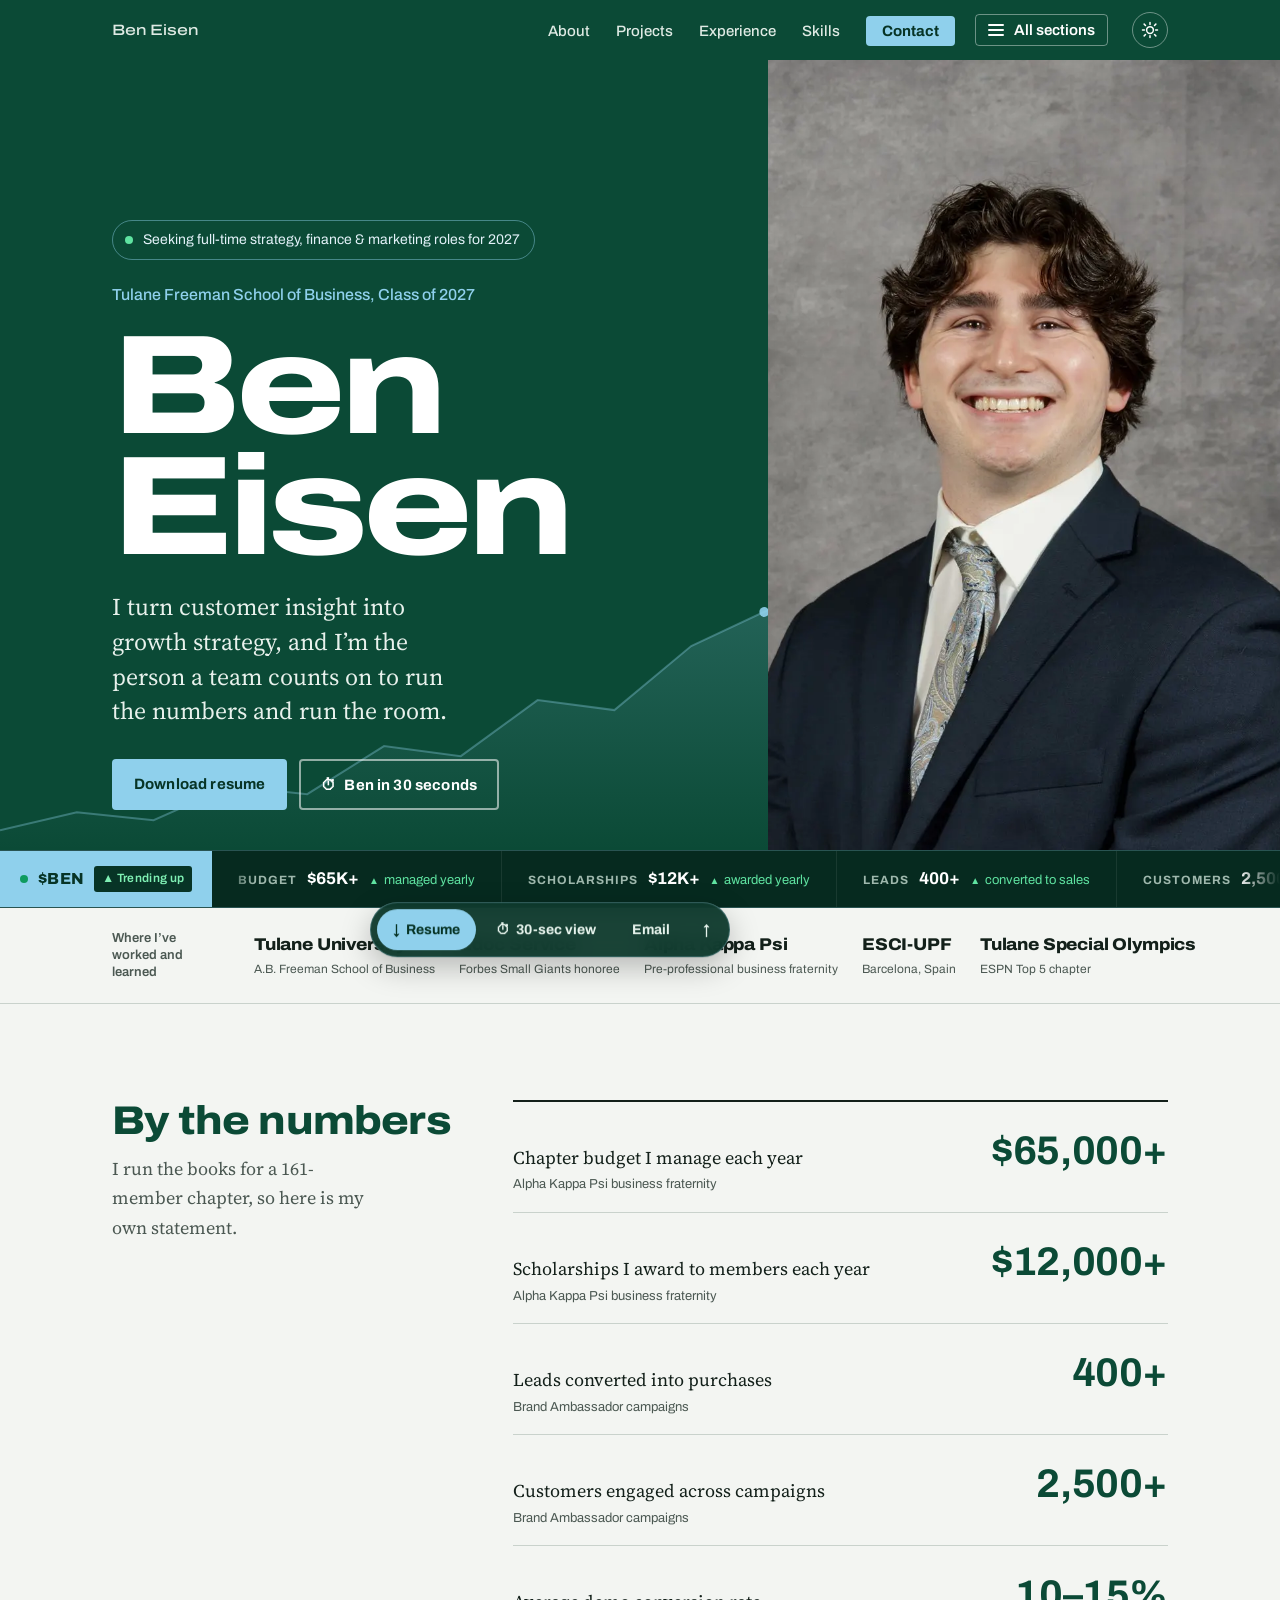
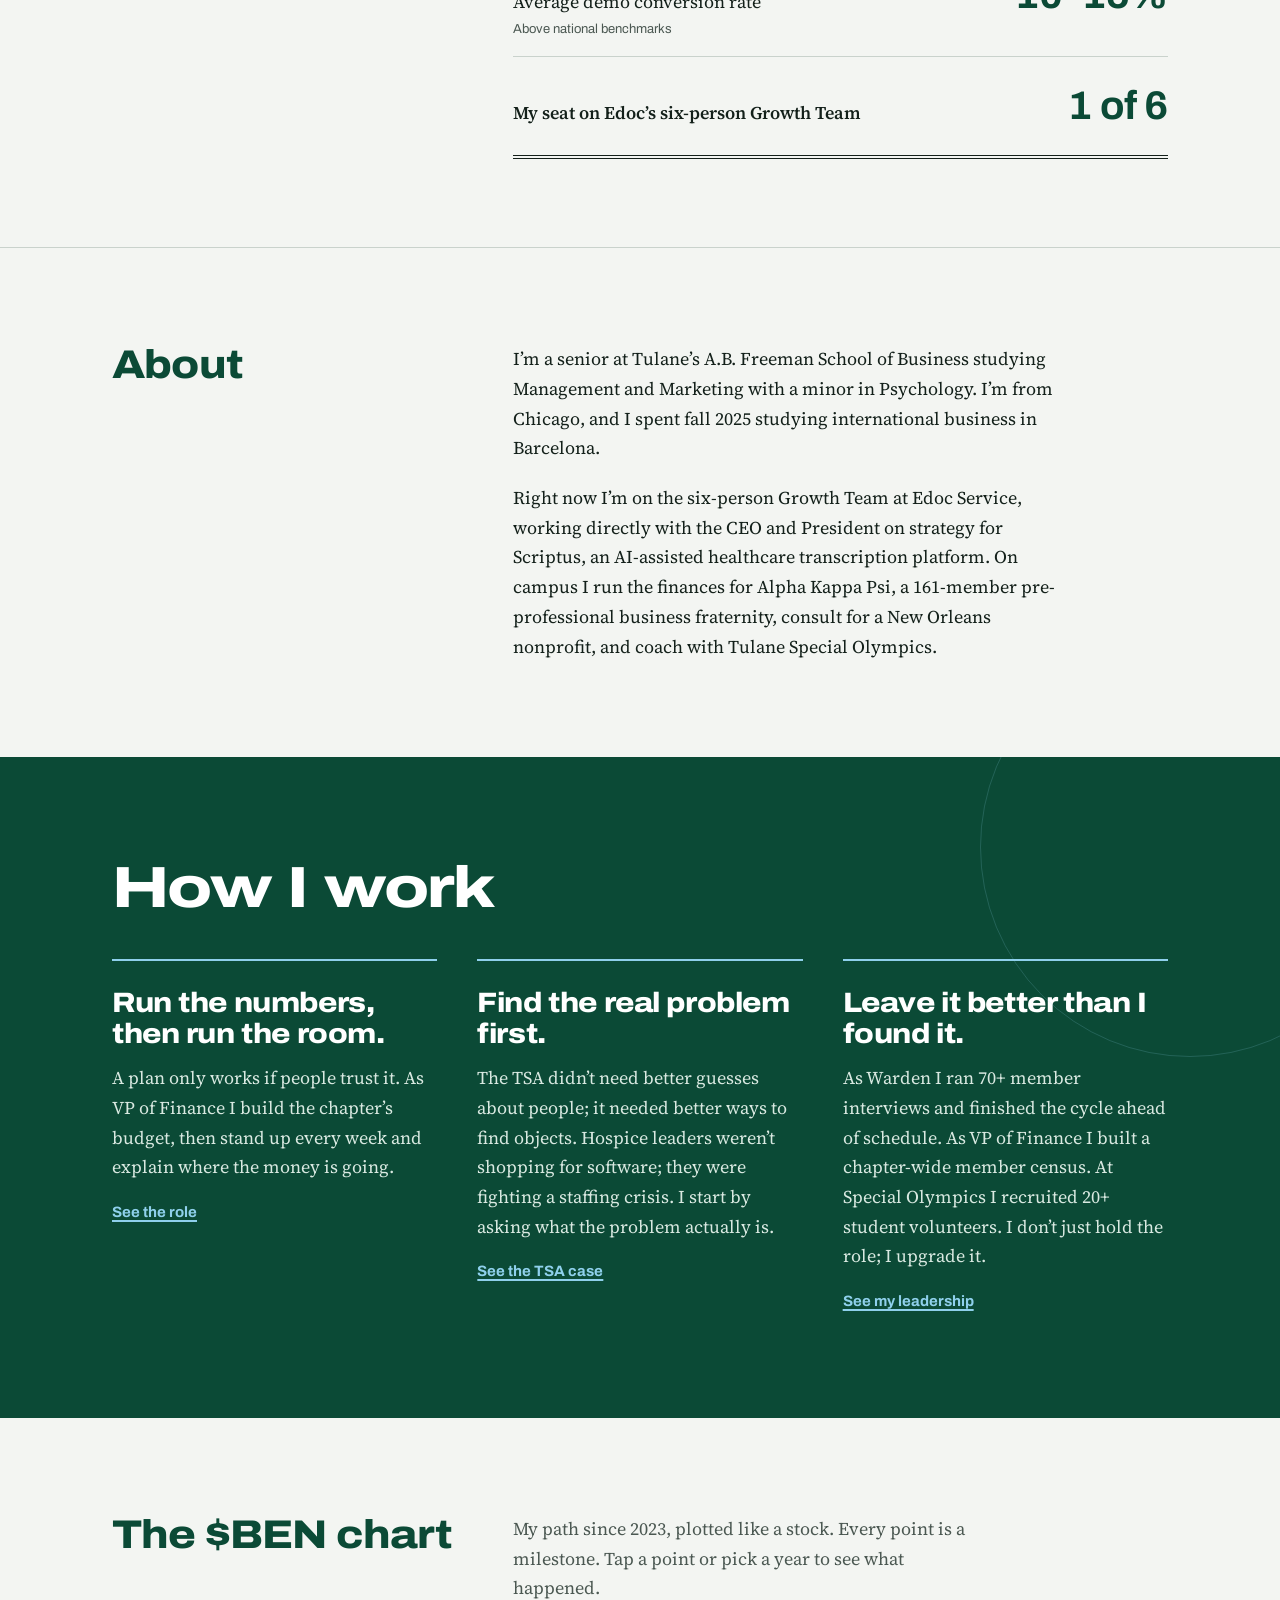
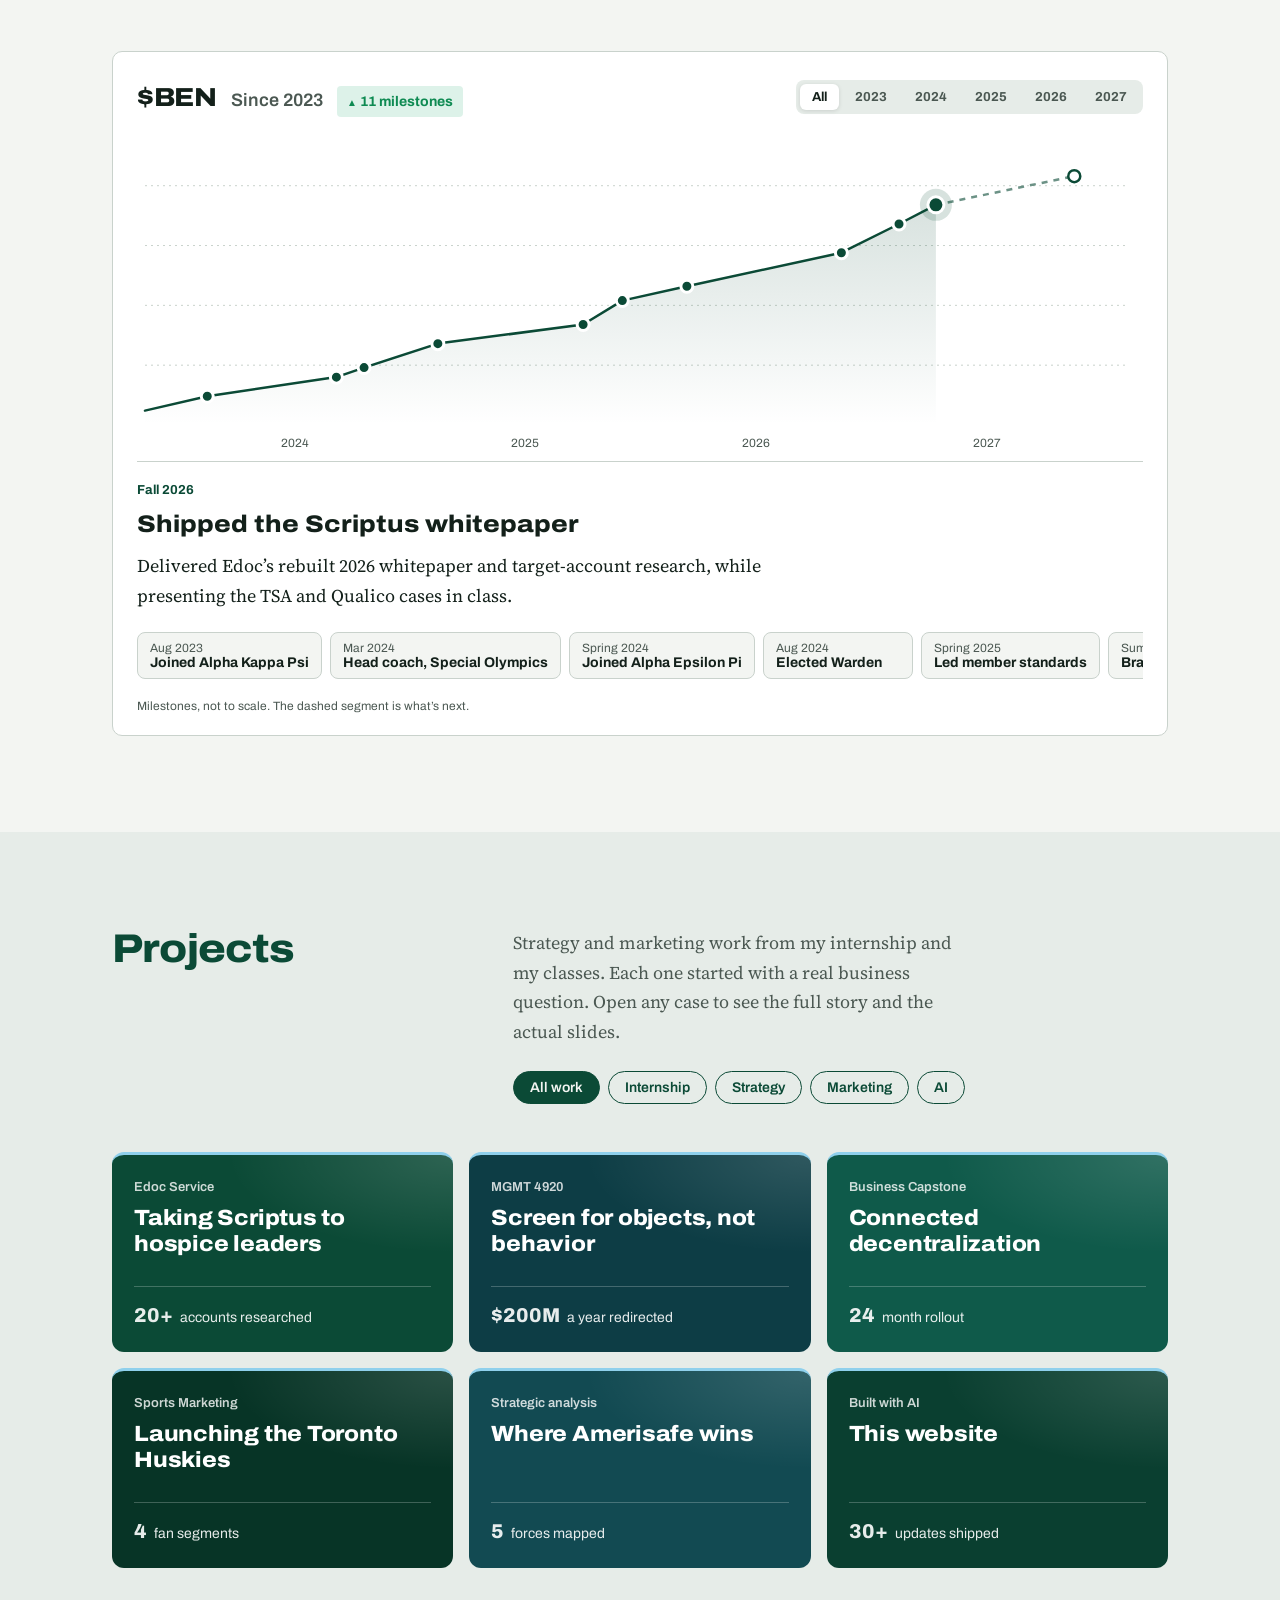
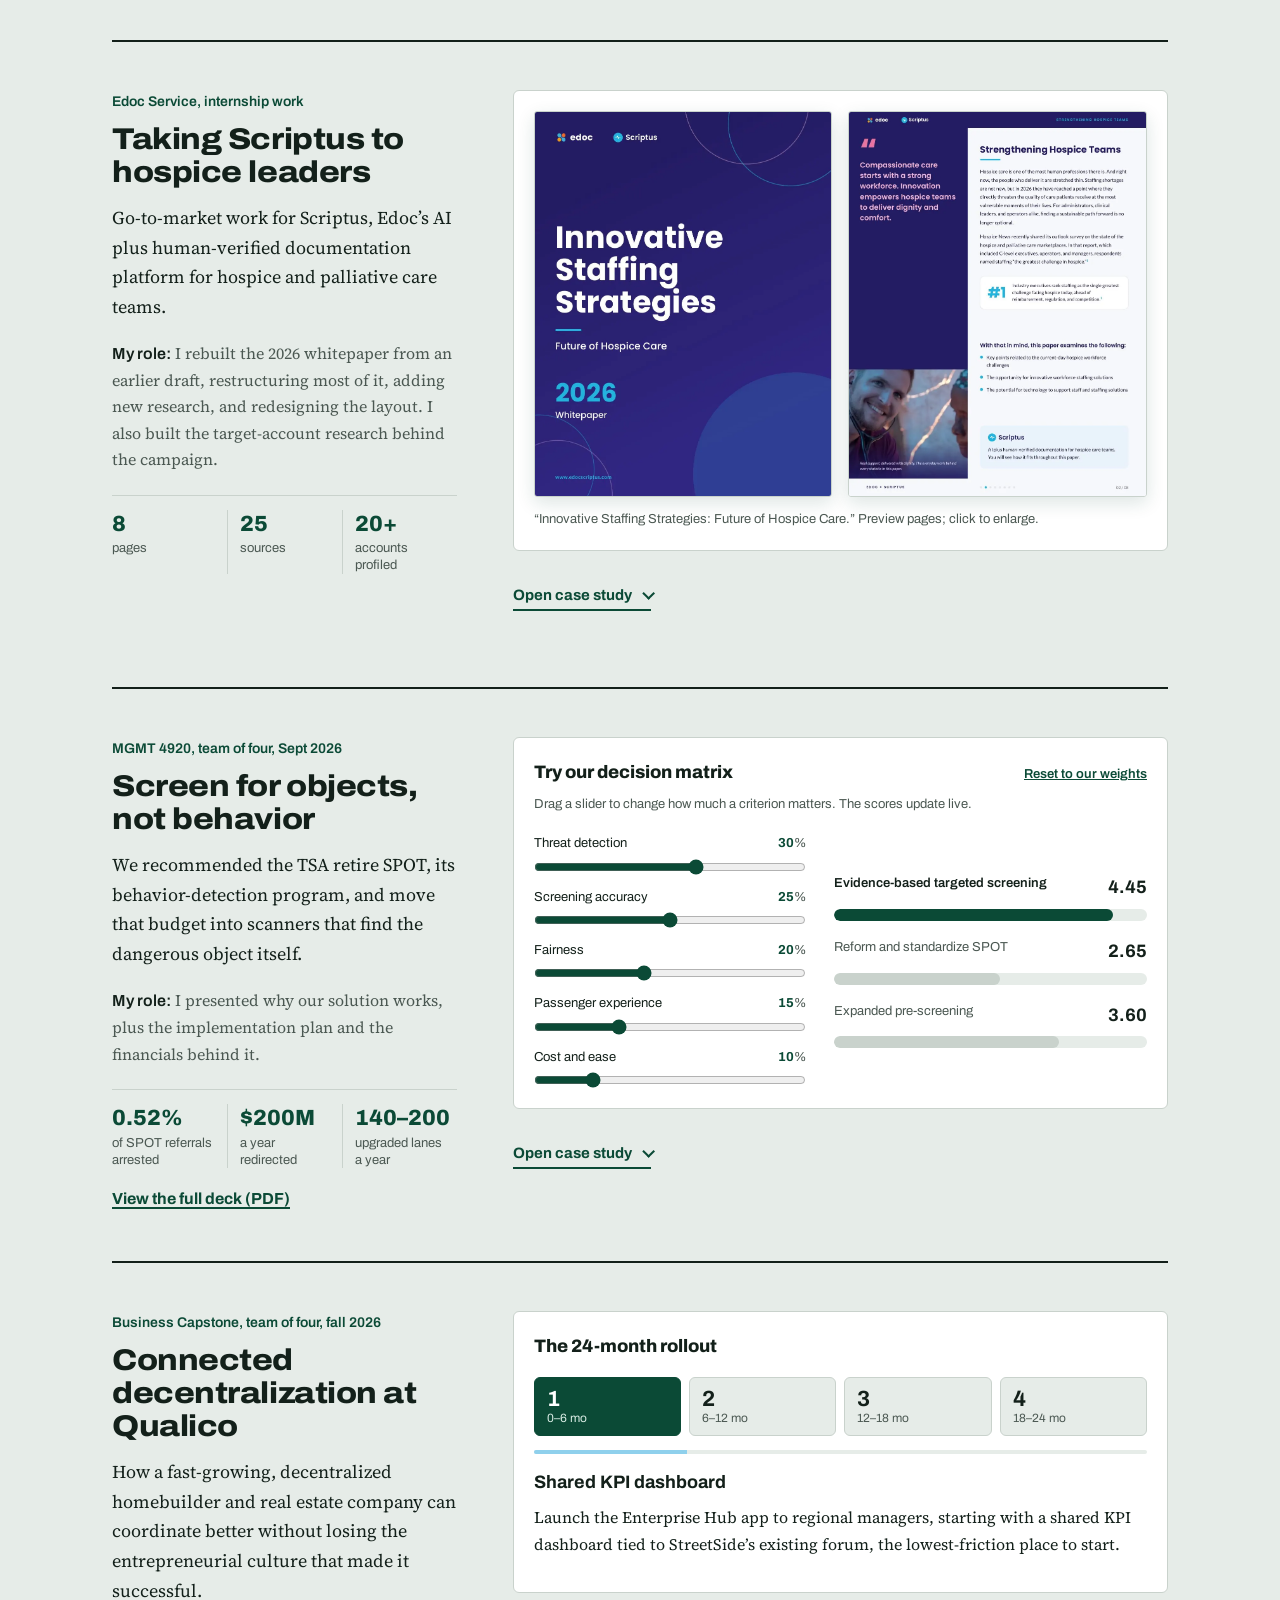
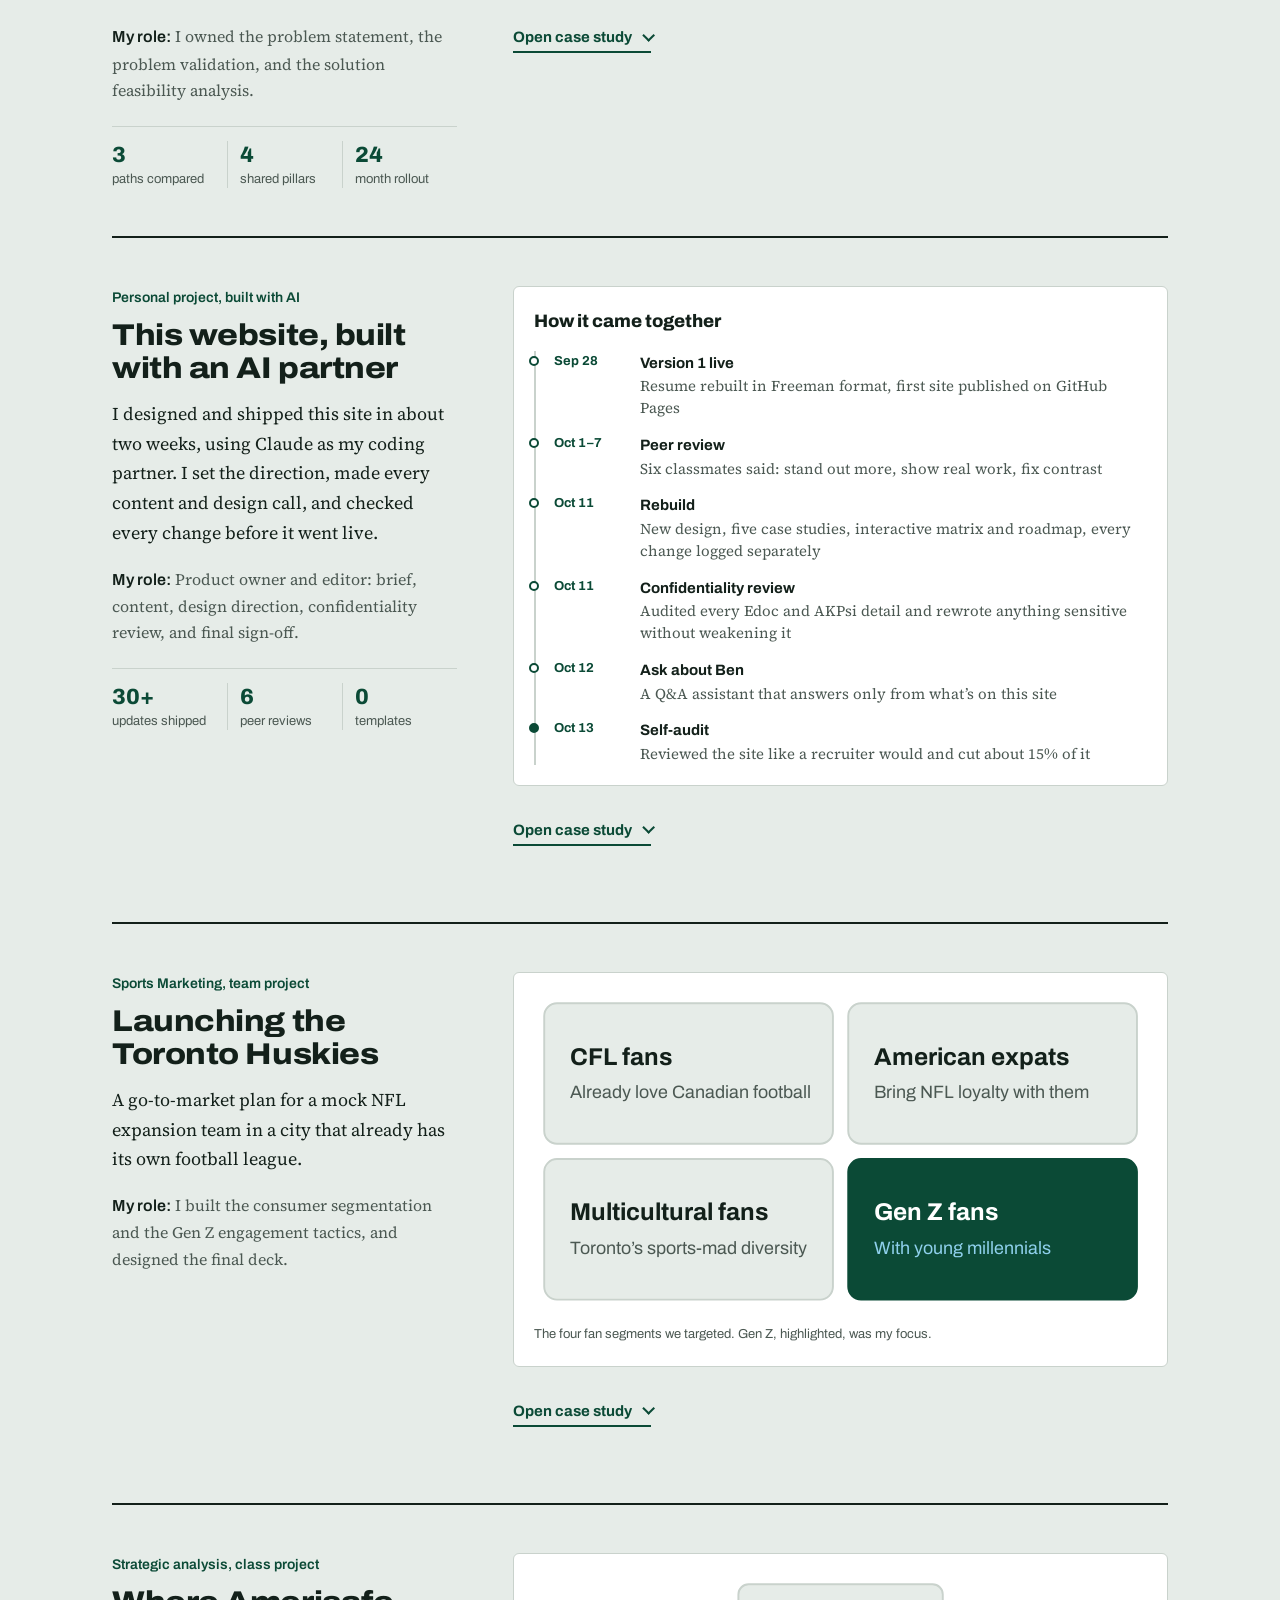
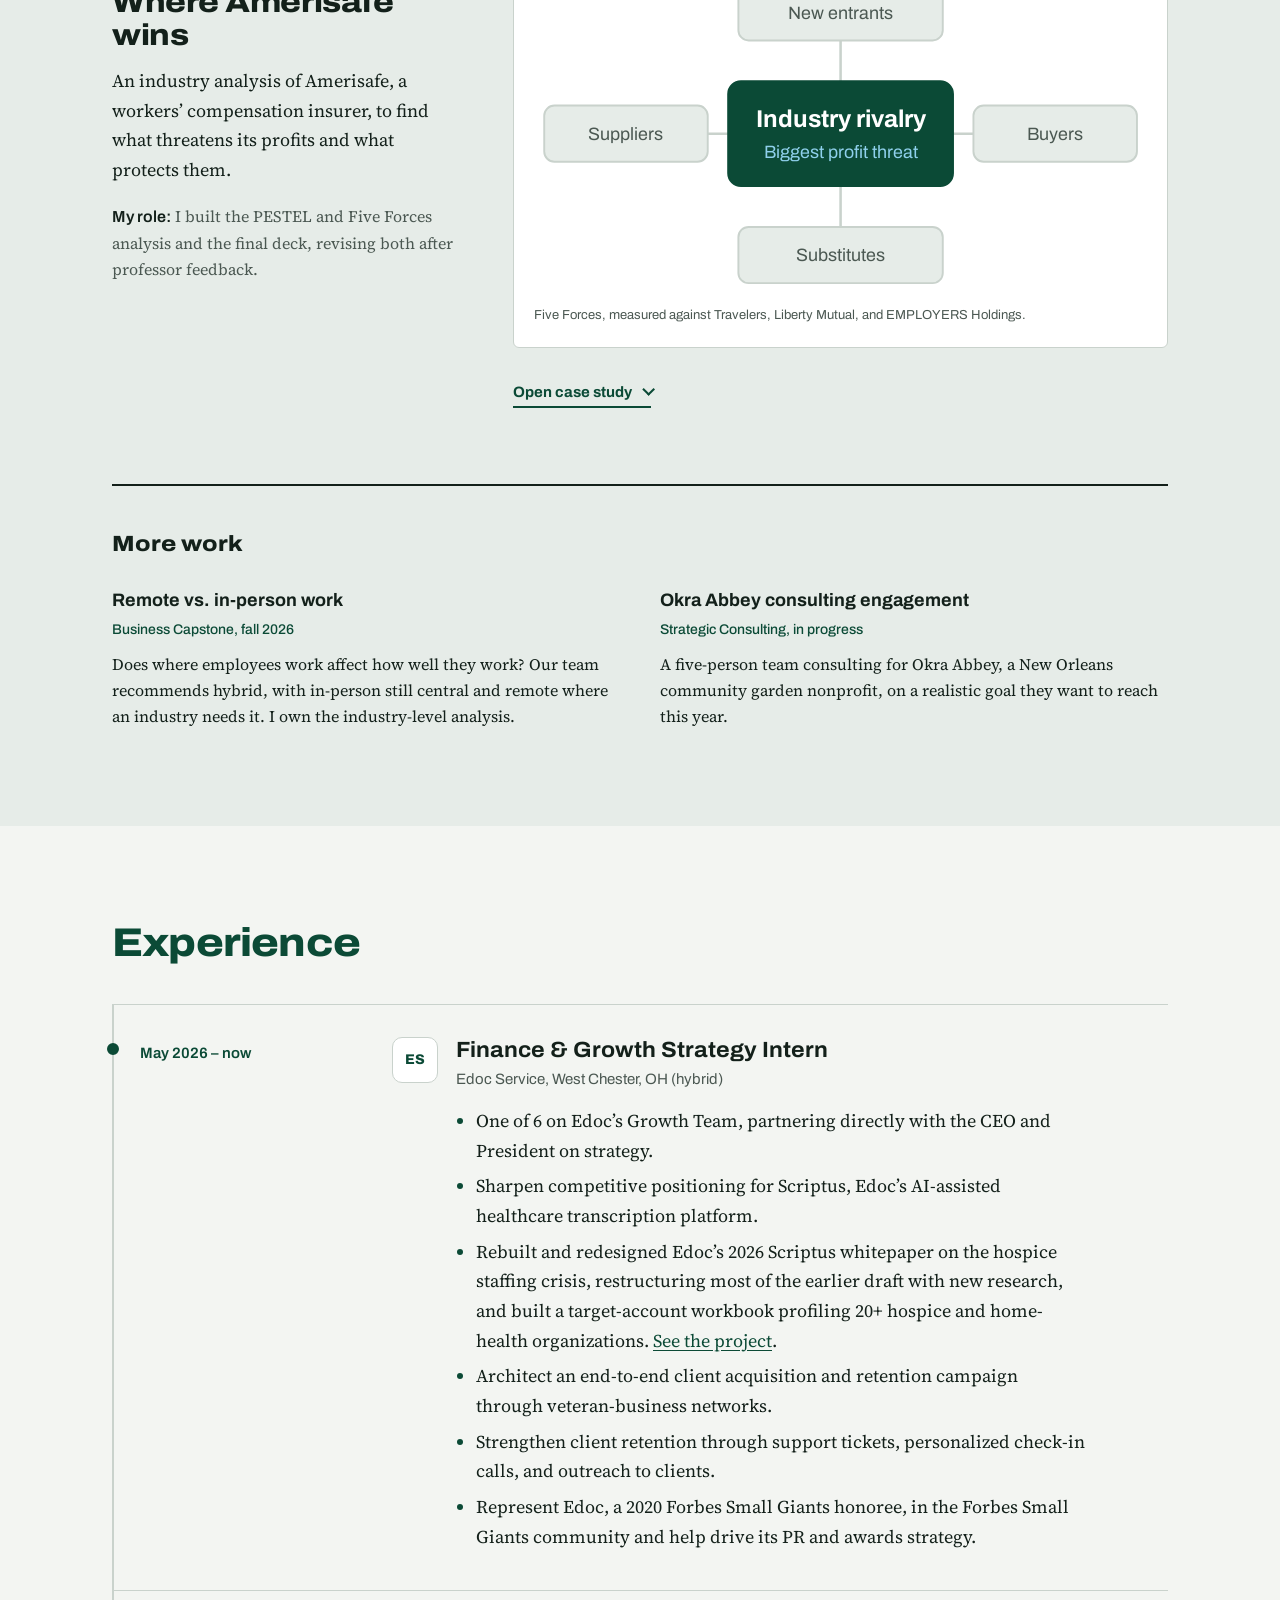
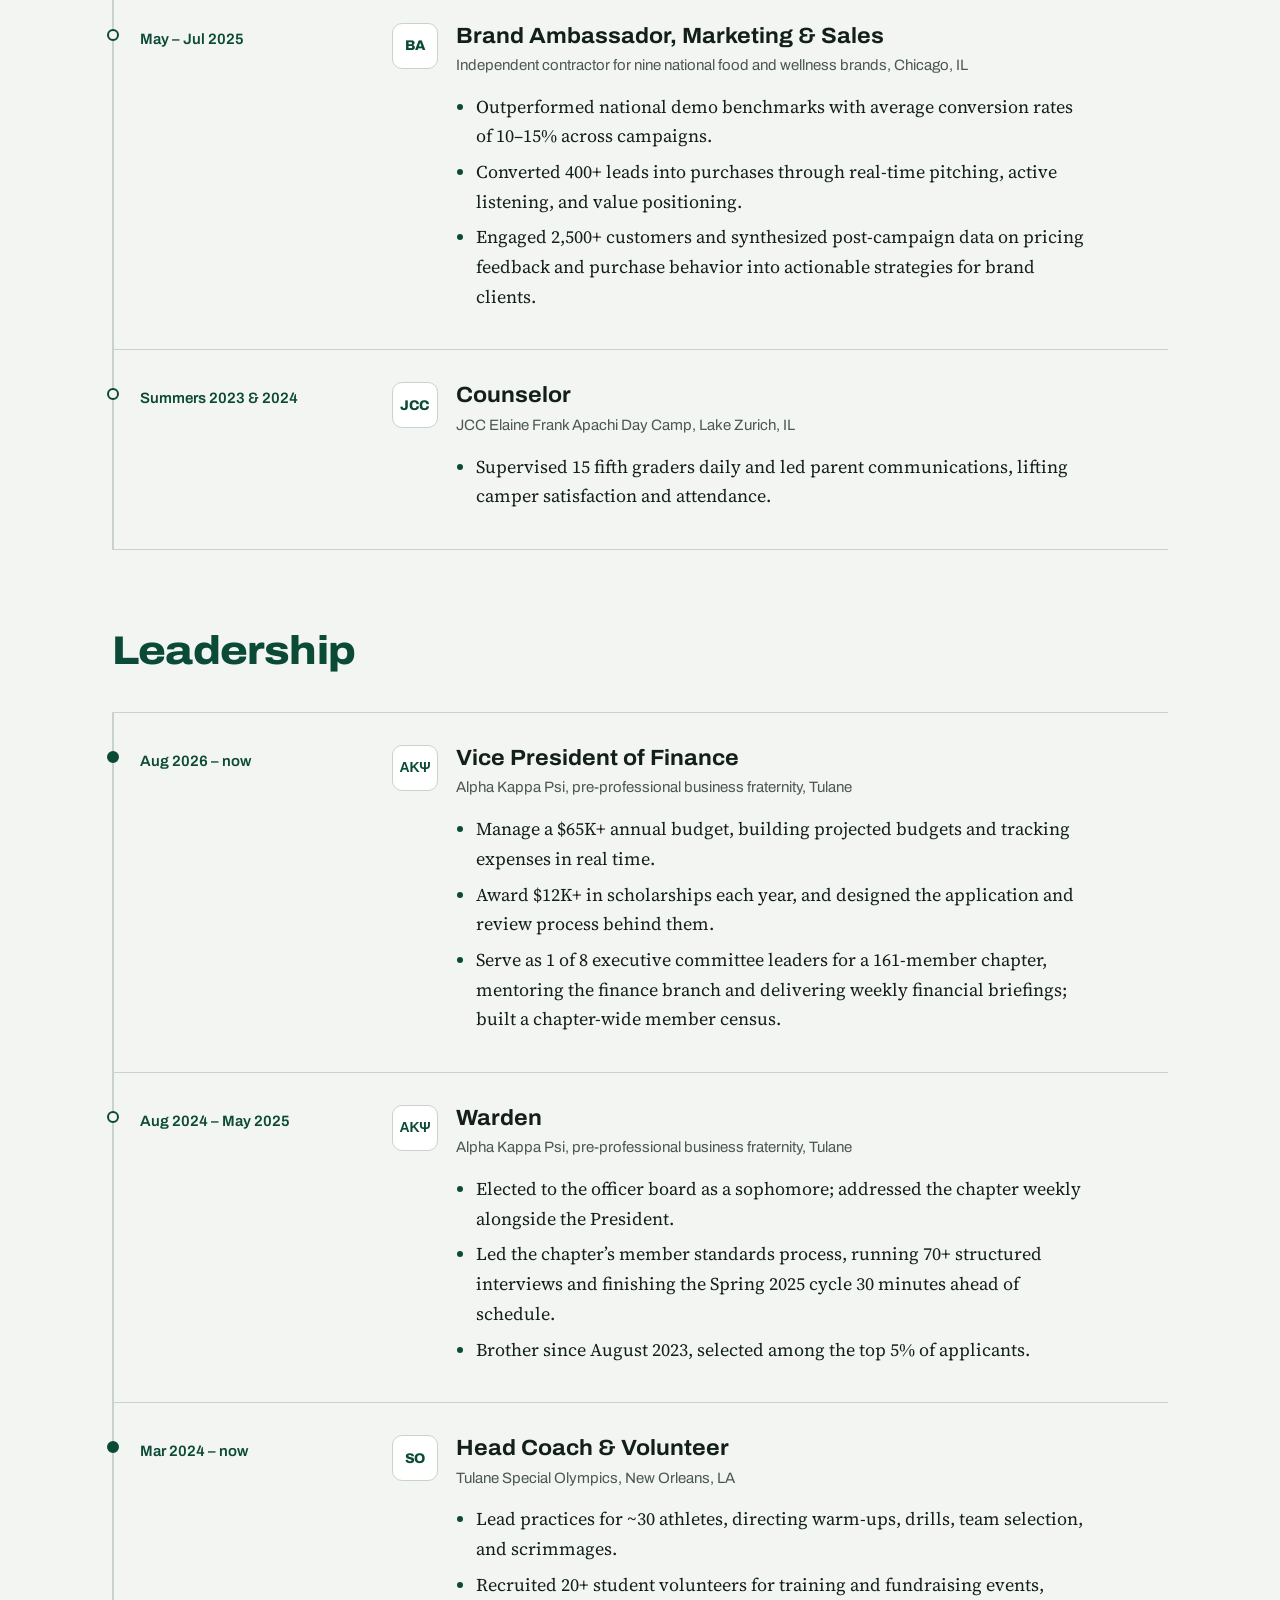
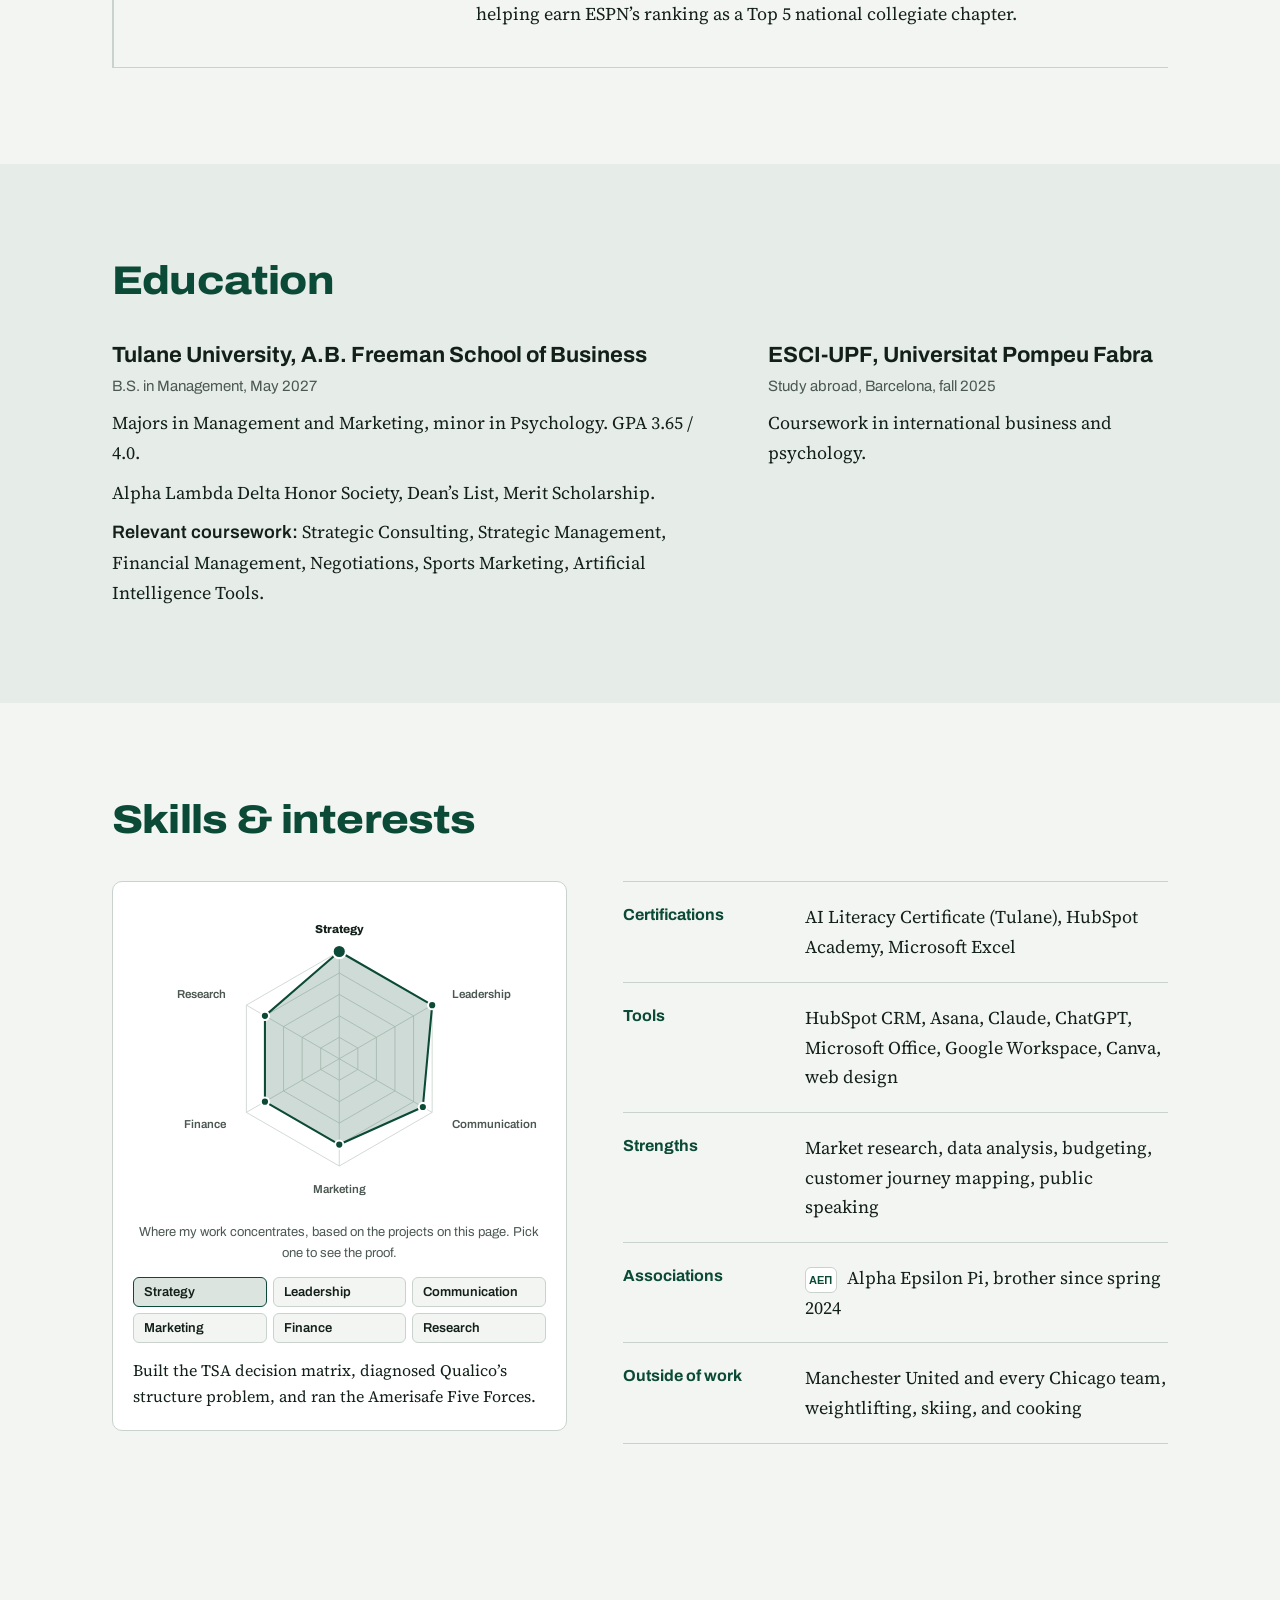
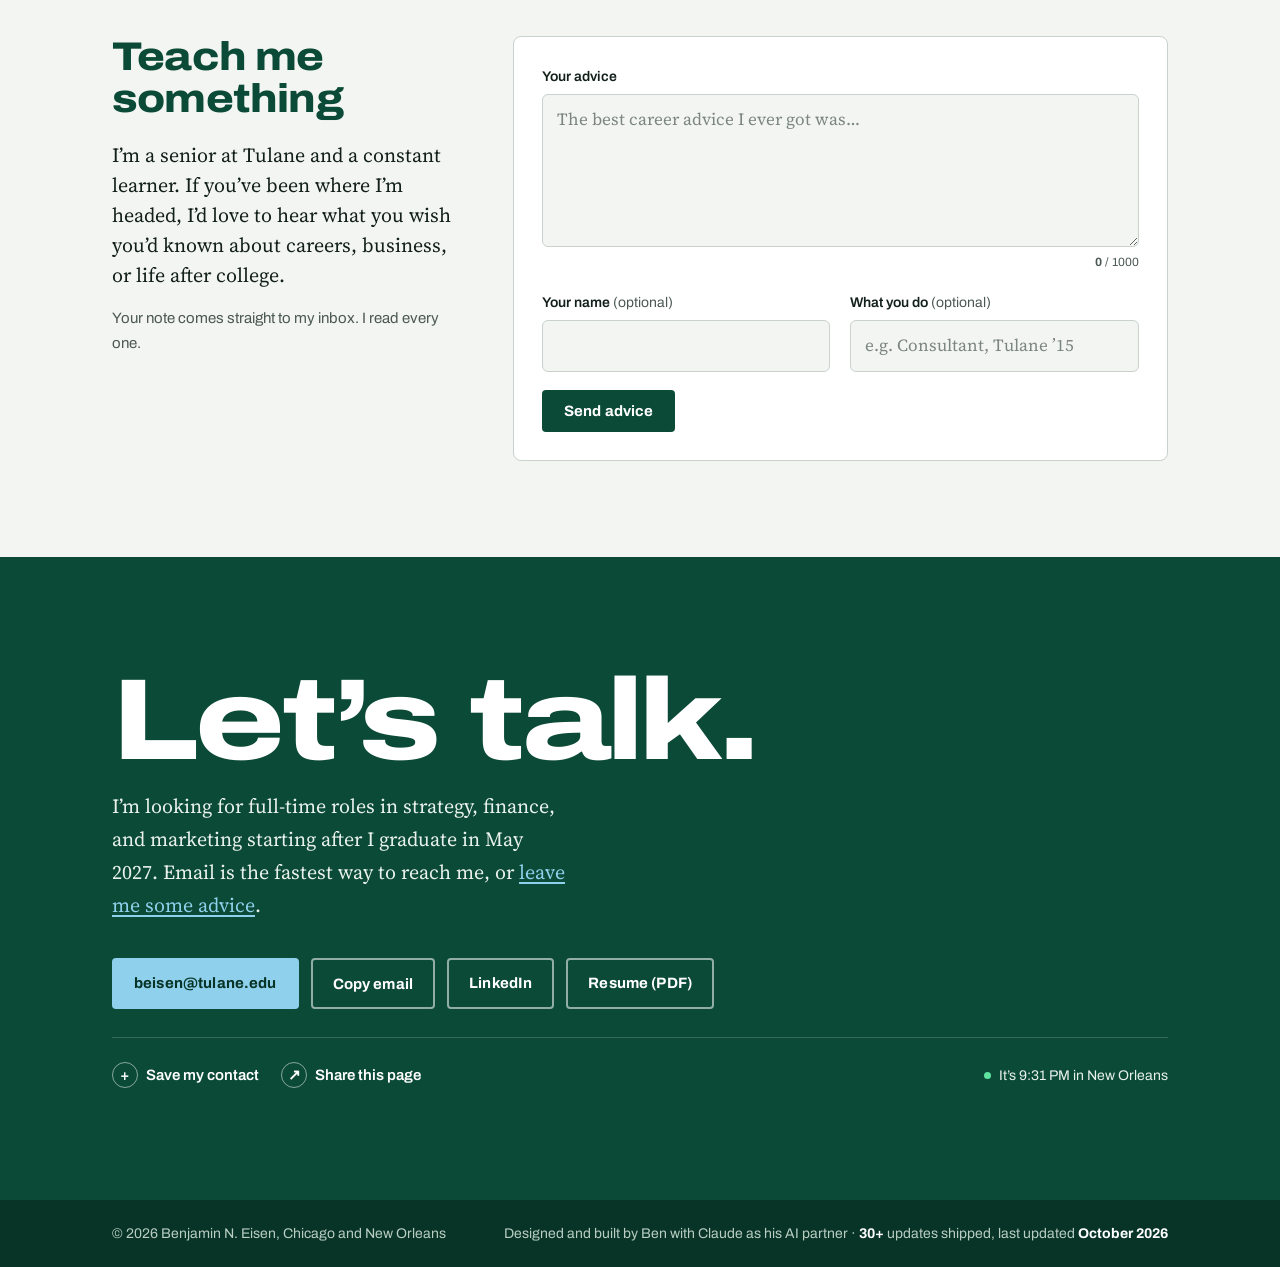
==== index.html @ 2ed8ce70 "Recruiter pass: sharper story, LinkedIn preview, cleaner proof - Remove Lou Malnati's entry - Edoc b" ====
<!doctype html>
<html lang="en" class="no-js">
<head>
  <meta charset="utf-8">
  <meta name="viewport" content="width=device-width, initial-scale=1">
  <title>Ben Eisen | Strategy, Finance &amp; Growth</title>
  <meta name="description" content="Ben Eisen, Tulane Freeman Class of 2027, seeking full-time strategy, finance, and marketing roles. Finance and Growth Strategy Intern at Edoc Service and VP of Finance for a 161-member business fraternity.">
  <meta name="author" content="Benjamin N. Eisen">
  <meta name="theme-color" content="#0b4a36">

  <meta property="og:type" content="website">
  <meta property="og:title" content="Ben Eisen | Strategy, Finance &amp; Growth">
  <meta property="og:description" content="Tulane Freeman '27, seeking full-time strategy, finance and marketing roles. Growth Team at Edoc Service. Runs a $65K budget as VP of Finance. Case studies inside.">
  <meta property="og:image" content="https://beisen888.github.io/assets/og-card.jpg?v=2">
  <meta property="og:image:width" content="1200">
  <meta property="og:image:height" content="630">
  <meta property="og:image:alt" content="Ben Eisen: Tulane Freeman, Class of 2027. Strategy, finance, and growth.">
  <meta property="og:site_name" content="Ben Eisen">
  <meta property="og:url" content="https://beisen888.github.io/">
  <link rel="canonical" href="https://beisen888.github.io/">
  <meta name="twitter:card" content="summary_large_image">
  <meta name="twitter:title" content="Ben Eisen | Strategy, Finance &amp; Growth">
  <meta name="twitter:description" content="Tulane Freeman '27, seeking full-time strategy, finance and marketing roles. Case studies, a live decision matrix, and more.">
  <meta name="twitter:image" content="https://beisen888.github.io/assets/og-card.jpg?v=2">
  <meta name="color-scheme" content="light dark">
  <link rel="apple-touch-icon" href="assets/icon-180.png">
  <link rel="manifest" href="manifest.webmanifest">

  <link rel="icon" href="assets/favicon.svg" type="image/svg+xml">
  <link rel="preconnect" href="https://fonts.googleapis.com">
  <link rel="preconnect" href="https://fonts.gstatic.com" crossorigin>
  <link href="https://fonts.googleapis.com/css2?family=Archivo:wdth,wght@62..125,400..800&family=Source+Serif+4:opsz,wght@8..60,400;8..60,600&display=swap" rel="stylesheet">
  <link rel="preload" as="image" href="assets/ben-eisen.webp">
  <link rel="stylesheet" href="style.css?v=20261015d">
  <script>
    document.documentElement.classList.replace('no-js', 'js');
    try { var t = localStorage.getItem('theme'); if (t) document.documentElement.dataset.theme = t; } catch (e) {}
  </script>
  <script src="main.js?v=20261015d" defer></script>
  <script src="ask.js?v=20261015d" defer></script>

  <script type="application/ld+json">
  {
    "@context": "https://schema.org",
    "@type": "Person",
    "name": "Benjamin N. Eisen",
    "alternateName": "Ben Eisen",
    "url": "https://beisen888.github.io/",
    "image": "https://beisen888.github.io/assets/ben-eisen.jpg",
    "email": "mailto:beisen@tulane.edu",
    "jobTitle": "Finance and Growth Strategy Intern",
    "worksFor": { "@type": "Organization", "name": "Edoc Service" },
    "alumniOf": [
      { "@type": "CollegeOrUniversity", "name": "Tulane University, A.B. Freeman School of Business" },
      { "@type": "CollegeOrUniversity", "name": "ESCI-UPF, Universitat Pompeu Fabra" }
    ],
    "memberOf": [
      { "@type": "Organization", "name": "Alpha Kappa Psi" },
      { "@type": "Organization", "name": "Alpha Epsilon Pi" }
    ],
    "homeLocation": { "@type": "Place", "name": "New Orleans, LA" },
    "knowsAbout": ["Strategy", "Go-to-market", "Budgeting", "Market research", "Data analysis", "Marketing"],
    "sameAs": ["https://www.linkedin.com/in/ben-eisen/"]
  }
  </script>
</head>
<body>
  <a class="skip" href="#main">Skip to content</a>

  <header class="nav">
    <div class="wrap nav-inner">
      <a class="brand" href="#top">Ben Eisen</a>
      <nav aria-label="Main">
        <ul>
          <li><a href="#about" data-nav>About</a></li>
          <li><a href="#projects" data-nav>Projects</a></li>
          <li><a href="#experience" data-nav>Experience</a></li>
          <li><a href="#skills" data-nav>Skills</a></li>
          <li><a href="#contact" class="nav-cta" data-nav>Contact</a></li>
        </ul>
      </nav>
      <button type="button" class="cmdk-btn" aria-label="Open quick search" title="Quick search (Ctrl or Cmd + K)"><kbd>&#8984;K</kbd></button>
      <button type="button" class="menu-btn" aria-haspopup="dialog" aria-controls="site-menu">
        <span class="menu-icon" aria-hidden="true"><i></i><i></i><i></i></span><span class="menu-label">All sections</span>
      </button>
      <button type="button" class="theme-btn" aria-label="Switch to dark mode" title="Switch light or dark mode">
        <svg class="sun" viewBox="0 0 24 24" fill="none" stroke="currentColor" stroke-width="2" stroke-linecap="round" aria-hidden="true"><circle cx="12" cy="12" r="4.5"/><path d="M12 2v2.5M12 19.5V22M4.2 4.2l1.8 1.8M18 18l1.8 1.8M2 12h2.5M19.5 12H22M4.2 19.8 6 18M18 6l1.8-1.8"/></svg>
        <svg class="moon" viewBox="0 0 24 24" fill="none" stroke="currentColor" stroke-width="2" stroke-linecap="round" stroke-linejoin="round" aria-hidden="true"><path d="M20.5 14.5A8.5 8.5 0 1 1 9.5 3.5a7 7 0 0 0 11 11z"/></svg>
      </button>
    </div>
    <div class="progress" aria-hidden="true"><span></span></div>
  </header>

  <main id="main">
    <!-- Hero -->
    <section class="hero" id="top">
      <div class="hero-panel">
        <svg class="growth" viewBox="0 0 800 300" preserveAspectRatio="none" aria-hidden="true">
          <defs><linearGradient id="growthFill" x1="0" y1="0" x2="0" y2="1"><stop offset="0" stop-color="#8fd0ec" stop-opacity=".18"/><stop offset="1" stop-color="#8fd0ec" stop-opacity="0"/></linearGradient></defs>
          <path class="area" d="M0 280 L80 262 L160 270 L240 236 L320 244 L400 196 L480 206 L560 150 L640 160 L720 96 L800 60 L800 300 L0 300 Z"/>
          <path class="line-path" d="M0 280 L80 262 L160 270 L240 236 L320 244 L400 196 L480 206 L560 150 L640 160 L720 96 L800 60"/>
          <circle class="dot" cx="796" cy="62" r="5"/>
        </svg>
        <div class="hero-text">
          <p class="status"><i aria-hidden="true"></i><span class="st-long">Seeking full-time strategy, finance &amp; marketing roles for 2027</span><span class="st-short">Full-time, 2027</span></p>
          <p class="hero-kicker">Tulane Freeman School of Business, Class of 2027</p>
          <h1><span class="line"><span>Ben</span></span><span class="line"><span>Eisen</span></span></h1>
          <p class="lede">I turn customer insight into growth strategy, and I&rsquo;m the person a team counts on to run the numbers and run the room.</p>
          <div class="actions">
            <a class="btn btn-sky" href="assets/Ben-Eisen-Resume.pdf" download>Download resume</a>
            <button type="button" class="btn btn-line quick-open"><span class="qo-ico" aria-hidden="true">&#9201;</span>Ben in 30 seconds</button>
          </div>
        </div>
      </div>
      <figure class="hero-photo">
        <img src="assets/ben-eisen.webp" alt="Ben Eisen in a navy suit, smiling" width="960" height="1200" fetchpriority="high">
      </figure>
    </section>

    <!-- Ticker -->
    <section class="ticker" aria-label="Career highlights ticker">
      <p class="tk-label"><span class="tk-dot" aria-hidden="true"></span>$BEN<span class="tk-rating">&#9650; Trending up</span></p>
      <div class="tk-window">
        <ul class="tk-track"><li><span class="tk-sym">BUDGET</span><span class="tk-val">$65K+</span><span class="tk-up"><i aria-hidden="true">&#9650;</i>managed yearly</span></li><li><span class="tk-sym">SCHOLARSHIPS</span><span class="tk-val">$12K+</span><span class="tk-up"><i aria-hidden="true">&#9650;</i>awarded yearly</span></li><li><span class="tk-sym">LEADS</span><span class="tk-val">400+</span><span class="tk-up"><i aria-hidden="true">&#9650;</i>converted to sales</span></li><li><span class="tk-sym">CUSTOMERS</span><span class="tk-val">2,500+</span><span class="tk-up"><i aria-hidden="true">&#9650;</i>engaged</span></li><li><span class="tk-sym">CONVERSION</span><span class="tk-val">10&ndash;15%</span><span class="tk-up"><i aria-hidden="true">&#9650;</i>above benchmark</span></li><li><span class="tk-sym">GROWTH TEAM</span><span class="tk-val">1 of 6</span><span class="tk-up"><i aria-hidden="true">&#9650;</i>at Edoc</span></li><li><span class="tk-sym">GPA</span><span class="tk-val">3.65</span><span class="tk-up"><i aria-hidden="true">&#9650;</i>Dean&rsquo;s List</span></li><li><span class="tk-sym">INTERVIEWS</span><span class="tk-val">70+</span><span class="tk-up"><i aria-hidden="true">&#9650;</i>run as Warden</span></li><li><span class="tk-sym">AKPSI</span><span class="tk-val">Top 5%</span><span class="tk-up"><i aria-hidden="true">&#9650;</i>of applicants</span></li><li><span class="tk-sym">VOLUNTEERS</span><span class="tk-val">20+</span><span class="tk-up"><i aria-hidden="true">&#9650;</i>recruited</span></li><li><span class="tk-sym">ESPN</span><span class="tk-val">Top 5</span><span class="tk-up"><i aria-hidden="true">&#9650;</i>Special Olympics chapter</span></li><li><span class="tk-sym">WHITEPAPER</span><span class="tk-val">2026</span><span class="tk-up"><i aria-hidden="true">&#9650;</i>shipped for Scriptus</span></li></ul>
        <ul class="tk-track tk-clone" aria-hidden="true"><li><span class="tk-sym">BUDGET</span><span class="tk-val">$65K+</span><span class="tk-up"><i aria-hidden="true">&#9650;</i>managed yearly</span></li><li><span class="tk-sym">SCHOLARSHIPS</span><span class="tk-val">$12K+</span><span class="tk-up"><i aria-hidden="true">&#9650;</i>awarded yearly</span></li><li><span class="tk-sym">LEADS</span><span class="tk-val">400+</span><span class="tk-up"><i aria-hidden="true">&#9650;</i>converted to sales</span></li><li><span class="tk-sym">CUSTOMERS</span><span class="tk-val">2,500+</span><span class="tk-up"><i aria-hidden="true">&#9650;</i>engaged</span></li><li><span class="tk-sym">CONVERSION</span><span class="tk-val">10&ndash;15%</span><span class="tk-up"><i aria-hidden="true">&#9650;</i>above benchmark</span></li><li><span class="tk-sym">GROWTH TEAM</span><span class="tk-val">1 of 6</span><span class="tk-up"><i aria-hidden="true">&#9650;</i>at Edoc</span></li><li><span class="tk-sym">GPA</span><span class="tk-val">3.65</span><span class="tk-up"><i aria-hidden="true">&#9650;</i>Dean&rsquo;s List</span></li><li><span class="tk-sym">INTERVIEWS</span><span class="tk-val">70+</span><span class="tk-up"><i aria-hidden="true">&#9650;</i>run as Warden</span></li><li><span class="tk-sym">AKPSI</span><span class="tk-val">Top 5%</span><span class="tk-up"><i aria-hidden="true">&#9650;</i>of applicants</span></li><li><span class="tk-sym">VOLUNTEERS</span><span class="tk-val">20+</span><span class="tk-up"><i aria-hidden="true">&#9650;</i>recruited</span></li><li><span class="tk-sym">ESPN</span><span class="tk-val">Top 5</span><span class="tk-up"><i aria-hidden="true">&#9650;</i>Special Olympics chapter</span></li><li><span class="tk-sym">WHITEPAPER</span><span class="tk-val">2026</span><span class="tk-up"><i aria-hidden="true">&#9650;</i>shipped for Scriptus</span></li></ul>
      </div>
    </section>

    <!-- Credentials -->
    <section class="creds" aria-label="Where I've worked and studied">
      <div class="wrap creds-inner">
        <p class="creds-label">Where I&rsquo;ve worked and learned</p>
        <ul class="creds-list">
          <li><b>Tulane University</b><span>A.B. Freeman School of Business</span></li>
          <li><b>Edoc Service</b><span>Forbes Small Giants honoree</span></li>
          <li><b>Alpha Kappa Psi</b><span>Pre-professional business fraternity</span></li>
          <li><b>ESCI-UPF</b><span>Barcelona, Spain</span></li>
          <li><b>Tulane Special Olympics</b><span>ESPN Top 5 chapter</span></li>
        </ul>
      </div>
    </section>

    <!-- Ledger -->
    <section class="ledger-section" id="numbers" aria-labelledby="ledger-title">
      <div class="wrap ledger-grid">
        <div class="ledger-intro">
          <h2 id="ledger-title">By the numbers</h2>
          <p>I run the books for a 161-member chapter, so here is my own statement.</p>
        </div>
        <table class="ledger">
          <caption class="sr-only">Key figures from Ben Eisen&rsquo;s experience</caption>
          <tbody>
            <tr><th scope="row">Chapter budget I manage each year<span>Alpha Kappa Psi business fraternity</span></th><td data-count="65000" data-prefix="$" data-suffix="+">$65,000+</td></tr>
            <tr><th scope="row">Scholarships I award to members each year<span>Alpha Kappa Psi business fraternity</span></th><td data-count="12000" data-prefix="$" data-suffix="+">$12,000+</td></tr>
            <tr><th scope="row">Leads converted into purchases<span>Brand Ambassador campaigns</span></th><td data-count="400" data-suffix="+">400+</td></tr>
            <tr><th scope="row">Customers engaged across campaigns<span>Brand Ambassador campaigns</span></th><td data-count="2500" data-suffix="+">2,500+</td></tr>
            <tr><th scope="row">Average demo conversion rate<span>Above national benchmarks</span></th><td>10&ndash;15%</td></tr>
            <tr class="total"><th scope="row">My seat on Edoc&rsquo;s six-person Growth Team</th><td>1 of 6</td></tr>
          </tbody>
        </table>
      </div>
    </section>

    <!-- About -->
    <section class="block" id="about">
      <div class="wrap">
        <div class="split">
          <h2 class="block-title">About</h2>
          <div class="prose">
            <p>I&rsquo;m a senior at Tulane&rsquo;s A.B. Freeman School of Business studying Management and Marketing with a minor in Psychology. I&rsquo;m from Chicago, and I spent fall 2025 studying international business in Barcelona.</p>
            <p>Right now I&rsquo;m on the six-person Growth Team at Edoc Service, working directly with the CEO and President on strategy for Scriptus, an AI-assisted healthcare transcription platform. On campus I run the finances for Alpha Kappa Psi, a 161-member pre-professional business fraternity, consult for a New Orleans nonprofit, and coach with Tulane Special Olympics.</p>
          </div>
        </div>
      </div>
    </section>

    <!-- How I work -->
    <section class="band" id="how-i-work" aria-labelledby="how-title">
      <div class="wrap">
        <h2 class="band-title" id="how-title">How I work</h2>
        <ul class="principles">
          <li class="principle reveal">
            <h3>Run the numbers, then run the room.</h3>
            <p>A plan only works if people trust it. As VP of Finance I build the chapter&rsquo;s budget, then stand up every week and explain where the money is going.</p>
            <a href="#leadership">See the role</a>
          </li>
          <li class="principle reveal">
            <h3>Find the real problem first.</h3>
            <p>The TSA didn&rsquo;t need better guesses about people; it needed better ways to find objects. Hospice leaders weren&rsquo;t shopping for software; they were fighting a staffing crisis. I start by asking what the problem actually is.</p>
            <a href="#case-tsa">See the TSA case</a>
          </li>
          <li class="principle reveal">
            <h3>Leave it better than I found it.</h3>
            <p>As Warden I ran 70+ member interviews and finished the cycle ahead of schedule. As VP of Finance I built a chapter-wide member census. At Special Olympics I recruited 20+ student volunteers. I don&rsquo;t just hold the role; I upgrade it.</p>
            <a href="#leadership">See my leadership</a>
          </li>
        </ul>
      </div>
    </section>

    <!-- $BEN chart -->
    <section class="block" id="trajectory">
      <div class="wrap">
        <div class="split">
          <h2 class="block-title">The $BEN chart</h2>
          <p class="block-intro">My path since 2023, plotted like a stock. Every point is a milestone. Tap a point or pick a year to see what happened.</p>
        </div>
        <div class="stock">
          <div class="stock-head">
            <div class="quote">
              <span class="q-sym">$BEN</span>
              <span class="q-price" aria-live="polite">Since 2023</span>
              <span class="q-chg"><i aria-hidden="true">&#9650;</i> <span class="q-chg-text">11 milestones</span></span>
            </div>
            <div class="ranges" role="group" aria-label="Choose a year">
              <button type="button" class="range" aria-pressed="true" data-range="all">All</button>
              <button type="button" class="range" aria-pressed="false" data-range="2023">2023</button>
              <button type="button" class="range" aria-pressed="false" data-range="2024">2024</button>
              <button type="button" class="range" aria-pressed="false" data-range="2025">2025</button>
              <button type="button" class="range" aria-pressed="false" data-range="2026">2026</button>
              <button type="button" class="range" aria-pressed="false" data-range="2027">2027</button>
            </div>
          </div>
          <div class="stock-plot">
            <svg class="stock-svg" viewBox="0 0 1000 340" preserveAspectRatio="none" role="img" aria-label="Line chart of Ben's milestones from 2023 to 2027, rising steadily"></svg>
            <div class="stock-tip" hidden></div>
          </div>
          <div class="stock-detail" aria-live="polite">
            <p class="sd-date"></p>
            <h3 class="sd-title"></h3>
            <p class="sd-body"></p>
          </div>
          <ol class="milestones" aria-label="Milestones">
            <li data-x="2023.62" data-v="12"><button type="button"><time>Aug 2023</time><b>Joined Alpha Kappa Psi</b></button><p>Joined Tulane&rsquo;s chapter of Alpha Kappa Psi, a pre-professional business fraternity, selected among the top 5% of applicants for leadership potential and completed professional development training.</p></li>
            <li data-x="2024.18" data-v="20"><button type="button"><time>Mar 2024</time><b>Head coach, Special Olympics</b></button><p>Started leading practices for about 30 athletes, and later recruited 20+ student volunteers for a chapter ESPN ranked Top 5 nationally.</p></li>
            <li data-x="2024.3" data-v="24"><button type="button"><time>Spring 2024</time><b>Joined Alpha Epsilon Pi</b></button><p>Became a brother of AEPi.</p></li>
            <li data-x="2024.62" data-v="34"><button type="button"><time>Aug 2024</time><b>Elected Warden</b></button><p>Elected to the AKPsi officer board as a sophomore, addressing the chapter weekly alongside the President.</p></li>
            <li data-x="2025.25" data-v="42"><button type="button"><time>Spring 2025</time><b>Led member standards</b></button><p>Ran the chapter&rsquo;s member standards process with 70+ structured interviews, finishing 30 minutes faster than usual.</p></li>
            <li data-x="2025.42" data-v="52"><button type="button"><time>Summer 2025</time><b>Brand Ambassador</b></button><p>Represented nine national brands, converted 400+ leads, and beat national demo benchmarks with 10&ndash;15% conversion.</p></li>
            <li data-x="2025.7" data-v="58"><button type="button"><time>Fall 2025</time><b>Studied in Barcelona</b></button><p>International business and psychology coursework at ESCI-UPF.</p></li>
            <li data-x="2026.37" data-v="72"><button type="button"><time>May 2026</time><b>Edoc Growth Team</b></button><p>Selected as 1 of 6 on the Growth Team, working directly with the CEO and President on Scriptus.</p></li>
            <li data-x="2026.62" data-v="84"><button type="button"><time>Aug 2026</time><b>VP of Finance</b></button><p>Took over the chapter budget and scholarship program for a 161-member pre-professional business fraternity.</p></li>
            <li data-x="2026.78" data-v="92"><button type="button"><time>Fall 2026</time><b>Shipped the Scriptus whitepaper</b></button><p>Delivered Edoc&rsquo;s rebuilt 2026 whitepaper and target-account research, while presenting the TSA and Qualico cases in class.</p></li>
            <li data-x="2027.38" data-v="104" data-future="1"><button type="button"><time>May 2027</time><b>Graduating from Tulane</b></button><p>B.S. in Management from the A.B. Freeman School of Business. Next: a full-time role in strategy, finance, or marketing.</p></li>
          </ol>
          <p class="stock-note">Milestones, not to scale. The dashed segment is what&rsquo;s next.</p>
        </div>
      </div>
    </section>

    <!-- Projects -->
    <section class="block block-tint" id="projects">
      <div class="wrap">
        <div class="split">
          <h2 class="block-title">Projects</h2>
          <div>
            <p class="block-intro">Strategy and marketing work from my internship and my classes. Each one started with a real business question. Open any case to see the full story and the actual slides.</p>
            <div class="filters" role="group" aria-label="Filter projects">
              <button type="button" class="chip" aria-pressed="true" data-filter="all">All work</button>
              <button type="button" class="chip" aria-pressed="false" data-filter="internship">Internship</button>
              <button type="button" class="chip" aria-pressed="false" data-filter="strategy">Strategy</button>
              <button type="button" class="chip" aria-pressed="false" data-filter="marketing">Marketing</button>
              <button type="button" class="chip" aria-pressed="false" data-filter="ai">AI</button>
            </div>
          </div>
        </div>

        <ul class="covers" aria-label="Project overview">
          <li><a class="cover cv-scriptus" href="#case-scriptus"><span class="cv-tag">Edoc Service</span><b class="cv-title">Taking Scriptus to hospice leaders</b><span class="cv-stat"><em>20+</em> accounts researched</span></a></li>
          <li><a class="cover cv-tsa" href="#case-tsa"><span class="cv-tag">MGMT 4920</span><b class="cv-title">Screen for objects, not behavior</b><span class="cv-stat"><em>$200M</em> a year redirected</span></a></li>
          <li><a class="cover cv-qualico" href="#case-qualico"><span class="cv-tag">Business Capstone</span><b class="cv-title">Connected decentralization</b><span class="cv-stat"><em>24</em> month rollout</span></a></li>
          <li><a class="cover cv-huskies" href="#case-huskies"><span class="cv-tag">Sports Marketing</span><b class="cv-title">Launching the Toronto Huskies</b><span class="cv-stat"><em>4</em> fan segments</span></a></li>
          <li><a class="cover cv-amerisafe" href="#case-amerisafe"><span class="cv-tag">Strategic analysis</span><b class="cv-title">Where Amerisafe wins</b><span class="cv-stat"><em>5</em> forces mapped</span></a></li>
        
          <li><a class="cover cv-site" href="#case-site"><span class="cv-tag">Built with AI</span><b class="cv-title">This website</b><span class="cv-stat"><em class="cs-commits">30+</em> updates shipped</span></a></li>
        </ul>

        <!-- Scriptus -->
        <article class="case reveal" data-cat="internship marketing" id="case-scriptus">
          <div class="case-meta">
            <p class="case-tag">Edoc Service, internship work</p>
            <h3>Taking Scriptus to hospice leaders</h3>
            <p class="case-sum">Go-to-market work for Scriptus, Edoc&rsquo;s AI plus human-verified documentation platform for hospice and palliative care teams.</p>
            <p class="case-role"><strong>My role:</strong> I rebuilt the 2026 whitepaper from an earlier draft, restructuring most of it, adding new research, and redesigning the layout. I also built the target-account research behind the campaign.</p>
            <ul class="kpis" aria-label="Key numbers">
              <li><b>8</b> pages</li><li><b>25</b> sources</li><li><b>20+</b> accounts profiled</li>
            </ul>
                      </div>
          <div class="case-body">
            <figure class="case-visual">
              <div class="doc-pages">
                <button type="button" class="zoom" data-lightbox="scriptus" data-src="assets/work/scriptus-whitepaper-cover.webp" data-caption="Whitepaper cover"><img src="assets/work/scriptus-whitepaper-cover.webp" alt="Whitepaper cover: Innovative Staffing Strategies, Future of Hospice Care, 2026" width="935" height="1210" loading="lazy"></button>
                <button type="button" class="zoom" data-lightbox="scriptus" data-src="assets/work/scriptus-whitepaper-page2.webp" data-caption="Page 2: Strengthening Hospice Teams"><img src="assets/work/scriptus-whitepaper-page2.webp" alt="Whitepaper page 2: Strengthening Hospice Teams, with staffing ranked the number one challenge in hospice" width="935" height="1210" loading="lazy"></button>
              </div>
              <figcaption>&ldquo;Innovative Staffing Strategies: Future of Hospice Care.&rdquo; Preview pages; click to enlarge.</figcaption>
            </figure>
            <button type="button" class="case-toggle" aria-expanded="false" aria-controls="more-scriptus"><span>Open case study</span></button>
            <div class="case-more" id="more-scriptus">
              <div class="case-more-inner">
              <dl class="case-steps">
                <div><dt>The question</dt><dd>How do you sell documentation software to hospice leaders whose biggest problem is staffing, not software?</dd></div>
                <div><dt>The whitepaper</dt><dd>It meets leaders where the pain is. Executives rank staffing the #1 challenge in hospice, 78% of hospice and palliative care nurses report moderate or higher compassion fatigue, and palliative care need is projected to rise 42% by 2040. The paper ties each pain point back to Scriptus: AI captures the clinical conversation, and human editors check it, so clinicians spend less time on paperwork and more with patients.</dd></div>
                <div><dt>The target accounts</dt><dd>A research workbook profiling 20+ hospice and home-health organizations on scale, fit, and the leaders who make the buying decision, ranked into a priority list for outreach. The specifics stay confidential.
                </dd></div>
              </dl>
              </div>
            </div>
          </div>
        </article>

        <!-- TSA -->
        <article class="case reveal" data-cat="strategy" id="case-tsa">
          <div class="case-meta">
            <p class="case-tag">MGMT 4920, team of four, Sept 2026</p>
            <h3>Screen for objects, not behavior</h3>
            <p class="case-sum">We recommended the TSA retire SPOT, its behavior-detection program, and move that budget into scanners that find the dangerous object itself.</p>
            <p class="case-role"><strong>My role:</strong> I presented why our solution works, plus the implementation plan and the financials behind it.</p>
            <ul class="kpis" aria-label="Key numbers">
              <li><b>0.52%</b> of SPOT referrals arrested</li><li><b>$200M</b> a year redirected</li><li><b>140&ndash;200</b> upgraded lanes a year</li>
            </ul>
            <p class="case-link"><a href="assets/work/TSA-SPOT-Case-Deck.pdf" target="_blank" rel="noopener">View the full deck (PDF)</a></p>
          </div>
          <div class="case-body">
            <figure class="case-visual matrix" aria-labelledby="matrix-cap">
              <div class="matrix-head">
                <p class="matrix-title" id="matrix-cap">Try our decision matrix</p>
                <button type="button" class="matrix-reset">Reset to our weights</button>
              </div>
              <p class="matrix-help">Drag a slider to change how much a criterion matters. The scores update live.</p>
              <div class="matrix-grid">
                <div class="sliders">
                  <label><span>Threat detection</span><input type="range" min="0" max="50" step="5" value="30" data-w="0"><output>30</output></label>
                  <label><span>Screening accuracy</span><input type="range" min="0" max="50" step="5" value="25" data-w="1"><output>25</output></label>
                  <label><span>Fairness</span><input type="range" min="0" max="50" step="5" value="20" data-w="2"><output>20</output></label>
                  <label><span>Passenger experience</span><input type="range" min="0" max="50" step="5" value="15" data-w="3"><output>15</output></label>
                  <label><span>Cost and ease</span><input type="range" min="0" max="50" step="5" value="10" data-w="4"><output>10</output></label>
                </div>
                <div class="bars" aria-live="polite">
                  <div class="bar lead" data-opt="0" style="--w:89%"><span class="bar-name">Evidence-based targeted screening</span><span class="bar-track"><span class="bar-fill"></span></span><span class="bar-val">4.45</span></div>
                  <div class="bar" data-opt="1" style="--w:53%"><span class="bar-name">Reform and standardize SPOT</span><span class="bar-track"><span class="bar-fill"></span></span><span class="bar-val">2.65</span></div>
                  <div class="bar" data-opt="2" style="--w:72%"><span class="bar-name">Expanded pre-screening</span><span class="bar-track"><span class="bar-fill"></span></span><span class="bar-val">3.60</span></div>
                </div>
              </div>
            </figure>
            <button type="button" class="case-toggle" aria-expanded="false" aria-controls="more-tsa"><span>Open case study</span></button>
            <div class="case-more" id="more-tsa">
              <div class="case-more-inner">
              <dl class="case-steps">
                <div><dt>The question</dt><dd>How can TSA stop dangerous objects and credible threats from getting on planes, instead of trying to predict which passengers might be dangerous?</dd></div>
                <div><dt>Why SPOT fails</dt><dd>Only 0.52% of passengers referred through SPOT were arrested, and none of those arrests involved a threat to air travel. Each referral meant a 13-minute full search, and the program costs about $200M a year.</dd></div>
                <div><dt>What we recommended</dt><dd>Phase out SPOT and redirect its budget into CT scanners for carry-ons and millimeter-wave body scanners, with a scanner alarm as the only trigger for secondary screening, the same for everyone. At $1.0&ndash;1.4M per lane, the same $200M buys 140&ndash;200 upgraded lanes a year: a pilot at 8&ndash;10 airports first, nationwide by 2035.</dd></div>
                <div><dt>Proof it works</dt><dd>Heathrow chose the same body scanner after head-to-head testing, and it doubled screening throughput compared with the scanners it replaced.</dd></div>
              </dl>
              <div class="gallery" aria-label="Slides from the TSA deck">
                <button type="button" class="zoom" data-lightbox="tsa" data-src="assets/work/tsa-slide-1.webp" data-caption="Title slide"><img src="assets/work/tsa-slide-1.webp" alt="Title slide: Security in TSA" width="1280" height="720" loading="lazy"></button>
                <button type="button" class="zoom" data-lightbox="tsa" data-src="assets/work/tsa-slide-6.webp" data-caption="Decision matrix: evidence-based screening scores 4.45 out of 5"><img src="assets/work/tsa-slide-6.webp" alt="Decision matrix slide" width="1280" height="720" loading="lazy"></button>
                <button type="button" class="zoom" data-lightbox="tsa" data-src="assets/work/tsa-slide-10.webp" data-caption="Implementation and financials: $1.0 to 1.4M per lane"><img src="assets/work/tsa-slide-10.webp" alt="Implementation specifics and financials slide" width="1280" height="720" loading="lazy"></button>
                <button type="button" class="zoom" data-lightbox="tsa" data-src="assets/work/tsa-slide-12.webp" data-caption="Pilot airports, 2025 to 2026"><img src="assets/work/tsa-slide-12.webp" alt="Map of pilot airports slide" width="1280" height="720" loading="lazy"></button>
                <button type="button" class="zoom" data-lightbox="tsa" data-src="assets/work/tsa-slide-13.webp" data-caption="Vision for the future: SPOT phased out by 2035"><img src="assets/work/tsa-slide-13.webp" alt="Vision for the future timeline slide" width="1280" height="720" loading="lazy"></button>
              </div>
              </div>
            </div>
          </div>
        </article>

        <!-- Qualico -->
        <article class="case reveal" data-cat="strategy" id="case-qualico">
          <div class="case-meta">
            <p class="case-tag">Business Capstone, team of four, fall 2026</p>
            <h3>Connected decentralization at Qualico</h3>
            <p class="case-sum">How a fast-growing, decentralized homebuilder and real estate company can coordinate better without losing the entrepreneurial culture that made it successful.</p>
            <p class="case-role"><strong>My role:</strong> I owned the problem statement, the problem validation, and the solution feasibility analysis.</p>
            <ul class="kpis" aria-label="Key numbers">
              <li><b>3</b> paths compared</li><li><b>4</b> shared pillars</li><li><b>24</b> month rollout</li>
            </ul>
                      </div>
          <div class="case-body">
            <figure class="case-visual roadmap" aria-labelledby="roadmap-cap">
              <p class="matrix-title" id="roadmap-cap">The 24-month rollout</p>
              <div class="phases" role="tablist" aria-label="Rollout phases">
                <button type="button" role="tab" class="phase" aria-selected="true" aria-controls="phase-panel" data-phase="0"><b>1</b><span>0&ndash;6 mo</span></button>
                <button type="button" role="tab" class="phase" aria-selected="false" aria-controls="phase-panel" data-phase="1"><b>2</b><span>6&ndash;12 mo</span></button>
                <button type="button" role="tab" class="phase" aria-selected="false" aria-controls="phase-panel" data-phase="2"><b>3</b><span>12&ndash;18 mo</span></button>
                <button type="button" role="tab" class="phase" aria-selected="false" aria-controls="phase-panel" data-phase="3"><b>4</b><span>18&ndash;24 mo</span></button>
              </div>
              <div class="phase-track"><span class="phase-fill"></span></div>
              <div class="phase-panel" id="phase-panel" role="tabpanel" aria-live="polite">
                <h4>Shared KPI dashboard</h4>
                <p>Launch the Enterprise Hub app to regional managers, starting with a shared KPI dashboard tied to StreetSide&rsquo;s existing forum, the lowest-friction place to start.</p>
              </div>
            </figure>
            <button type="button" class="case-toggle" aria-expanded="false" aria-controls="more-qualico"><span>Open case study</span></button>
            <div class="case-more" id="more-qualico">
              <div class="case-more-inner">
              <dl class="case-steps">
                <div><dt>The question</dt><dd>How can Qualico improve coordination and collaboration without sacrificing the autonomy and entrepreneurial culture behind its competitive advantage?</dd></div>
                <div><dt>The diagnosis</dt><dd>Qualico&rsquo;s business units share one value chain but compete with each other for capital. Leadership can&rsquo;t see who is at capacity, every unit pitches for capital its own way, and best practices only move at a twice-a-year forum. Its structure doesn&rsquo;t match its strategy.</dd></div>
                <div><dt>What we recommended</dt><dd>Connected decentralization. Corporate centralizes four things: data and KPIs, a standard capital scorecard, a talent register, and a best-practice hub. Business units keep product, pricing, customers, suppliers, hiring, land, and day-to-day execution. We compared it against full centralization and scaling up the status quo, and it was the only option that balanced visibility with autonomy.</dd></div>
              </dl>
              <div class="gallery" aria-label="Slides from the Qualico deck">
                <button type="button" class="zoom" data-lightbox="qualico" data-src="assets/work/qualico-slide-1.webp" data-caption="Title slide"><img src="assets/work/qualico-slide-1.webp" alt="Qualico title slide" width="1280" height="720" loading="lazy"></button>
                <button type="button" class="zoom" data-lightbox="qualico" data-src="assets/work/qualico-slide-9.webp" data-caption="Connected decentralization fits the right structure"><img src="assets/work/qualico-slide-9.webp" alt="Connected decentralization structure slide" width="1280" height="720" loading="lazy"></button>
                <button type="button" class="zoom" data-lightbox="qualico" data-src="assets/work/qualico-slide-12.webp" data-caption="Qualico Enterprise Hub, with an app mockup"><img src="assets/work/qualico-slide-12.webp" alt="Qualico Enterprise Hub slide with app mockup" width="1280" height="720" loading="lazy"></button>
                <button type="button" class="zoom" data-lightbox="qualico" data-src="assets/work/qualico-slide-15.webp" data-caption="Four-phase implementation"><img src="assets/work/qualico-slide-15.webp" alt="Solution implementation phases slide" width="1280" height="720" loading="lazy"></button>
                <button type="button" class="zoom" data-lightbox="qualico" data-src="assets/work/qualico-slide-16.webp" data-caption="Qualico 2031: the vision for the future"><img src="assets/work/qualico-slide-16.webp" alt="Vision for the future slide" width="1280" height="720" loading="lazy"></button>
              </div>
              </div>
            </div>
          </div>
        </article>

        <!-- This site -->
        <article class="case reveal" data-cat="ai" id="case-site">
          <div class="case-meta">
            <p class="case-tag">Personal project, built with AI</p>
            <h3>This website, built with an AI partner</h3>
            <p class="case-sum">I designed and shipped this site in about two weeks, using Claude as my coding partner. I set the direction, made every content and design call, and checked every change before it went live.</p>
            <p class="case-role"><strong>My role:</strong> Product owner and editor: brief, content, design direction, confidentiality review, and final sign-off.</p>
            <ul class="kpis" aria-label="Key numbers">
              <li><b class="cs-commits">30+</b> updates shipped</li><li><b>6</b> peer reviews</li><li><b>0</b> templates</li>
            </ul>
          </div>
          <div class="case-body">
            <figure class="case-visual build-log" aria-labelledby="build-cap">
              <p class="matrix-title" id="build-cap">How it came together</p>
              <ol class="build-steps">
                <li><time>Sep 28</time><b>Version 1 live</b><span>Resume rebuilt in Freeman format, first site published on GitHub Pages</span></li>
                <li><time>Oct 1&ndash;7</time><b>Peer review</b><span>Six classmates said: stand out more, show real work, fix contrast</span></li>
                <li><time>Oct 11</time><b>Rebuild</b><span>New design, five case studies, interactive matrix and roadmap, every change logged separately</span></li>
                <li><time>Oct 11</time><b>Confidentiality review</b><span>Audited every Edoc and AKPsi detail and rewrote anything sensitive without weakening it</span></li>
                <li><time>Oct 12</time><b>Ask about Ben</b><span>A Q&amp;A assistant that answers only from what&rsquo;s on this site</span></li>
                <li><time>Oct 13</time><b>Self-audit</b><span>Reviewed the site like a recruiter would and cut about 15% of it</span></li>
              </ol>
            </figure>
            <button type="button" class="case-toggle" aria-expanded="false" aria-controls="more-site"><span>Open case study</span></button>
            <div class="case-more" id="more-site">
              <div class="case-more-inner">
              <dl class="case-steps">
                <div><dt>The question</dt><dd>Can a business student, not an engineer, use AI to build something that looks and works like a professional product?</dd></div>
                <div><dt>How I used AI</dt><dd>I treated Claude like a capable teammate: I wrote the brief, fed it my real material (resume, decks, whitepaper), reviewed screenshots of every change on desktop and phone, and pushed back when something felt off. AI made the building fast; the judgment calls stayed mine.</dd></div>
                <div><dt>What&rsquo;s inside</dt><dd>A live decision matrix, a career chart drawn in code, a recruiter quick view, an advice inbox, a Q&amp;A assistant, dark mode, a QR share card, and a print-ready resume version.</dd></div>
                <div><dt>The takeaway</dt><dd>The skill isn&rsquo;t typing prompts. It&rsquo;s knowing what good looks like, giving clear direction, and checking the work, which is the same thing a manager does.</dd></div>
              </dl>
              <p class="case-link"><a href="https://github.com/beisen888/beisen888.github.io/commits/main" target="_blank" rel="noopener">See every change on GitHub</a></p>
              </div>
            </div>
          </div>
        </article>

        <!-- Huskies -->
        <article class="case reveal" data-cat="marketing" id="case-huskies">
          <div class="case-meta">
            <p class="case-tag">Sports Marketing, team project</p>
            <h3>Launching the Toronto Huskies</h3>
            <p class="case-sum">A go-to-market plan for a mock NFL expansion team in a city that already has its own football league.</p>
            <p class="case-role"><strong>My role:</strong> I built the consumer segmentation and the Gen Z engagement tactics, and designed the final deck.</p>
          </div>
          <div class="case-body">
            <figure class="case-visual" aria-labelledby="huskies-cap">
              <svg viewBox="0 0 480 250" role="img" aria-label="Four target fan segments for the Toronto Huskies: CFL fans, American expats, multicultural sports fans, and Gen Z and young millennials">
                <rect class="v-box" x="8" y="8" width="226" height="110" rx="10"/>
                <rect class="v-box" x="246" y="8" width="226" height="110" rx="10"/>
                <rect class="v-box" x="8" y="130" width="226" height="110" rx="10"/>
                <rect class="v-box v-hi" x="246" y="130" width="226" height="110" rx="10"/>
                <text class="v-t" x="28" y="56">CFL fans</text>
                <text class="v-s" x="28" y="82">Already love Canadian football</text>
                <text class="v-t" x="266" y="56">American expats</text>
                <text class="v-s" x="266" y="82">Bring NFL loyalty with them</text>
                <text class="v-t" x="28" y="178">Multicultural fans</text>
                <text class="v-s" x="28" y="204">Toronto&rsquo;s sports-mad diversity</text>
                <text class="v-t v-on" x="266" y="178">Gen Z fans</text>
                <text class="v-s v-on" x="266" y="204">With young millennials</text>
              </svg>
              <figcaption id="huskies-cap">The four fan segments we targeted. Gen Z, highlighted, was my focus.</figcaption>
            </figure>
            <button type="button" class="case-toggle" aria-expanded="false" aria-controls="more-huskies"><span>Open case study</span></button>
            <div class="case-more" id="more-huskies">
              <div class="case-more-inner">
              <dl class="case-steps">
                <div><dt>The question</dt><dd>Who would buy tickets and gear for a brand-new NFL team in Toronto, and how do you reach them?</dd></div>
                <div><dt>What we built</dt><dd>Two flagship campaigns: &ldquo;From the Gridiron Up,&rdquo; a legacy campaign, and &ldquo;Your City, Your Team,&rdquo; a digital campaign that lets fans help shape the brand.</dd></div>
              </dl>
              </div>
            </div>
          </div>
        </article>

        <!-- Amerisafe -->
        <article class="case reveal" data-cat="strategy" id="case-amerisafe">
          <div class="case-meta">
            <p class="case-tag">Strategic analysis, class project</p>
            <h3>Where Amerisafe wins</h3>
            <p class="case-sum">An industry analysis of Amerisafe, a workers&rsquo; compensation insurer, to find what threatens its profits and what protects them.</p>
            <p class="case-role"><strong>My role:</strong> I built the PESTEL and Five Forces analysis and the final deck, revising both after professor feedback.</p>
          </div>
          <div class="case-body">
            <figure class="case-visual" aria-labelledby="amerisafe-cap">
              <svg viewBox="0 0 480 250" role="img" aria-label="Porter's Five Forces diagram for workers' comp insurance, with industry rivalry at the center marked as the biggest threat">
                <line class="v-line" x1="240" y1="125" x2="240" y2="44"/>
                <line class="v-line" x1="240" y1="125" x2="240" y2="206"/>
                <line class="v-line" x1="240" y1="125" x2="92" y2="125"/>
                <line class="v-line" x1="240" y1="125" x2="388" y2="125"/>
                <rect class="v-box" x="160" y="8" width="160" height="44" rx="8"/>
                <text class="v-s v-mid" x="240" y="35">New entrants</text>
                <rect class="v-box" x="160" y="198" width="160" height="44" rx="8"/>
                <text class="v-s v-mid" x="240" y="225">Substitutes</text>
                <rect class="v-box" x="8" y="103" width="128" height="44" rx="8"/>
                <text class="v-s v-mid" x="72" y="130">Suppliers</text>
                <rect class="v-box" x="344" y="103" width="128" height="44" rx="8"/>
                <text class="v-s v-mid" x="408" y="130">Buyers</text>
                <rect class="v-box v-hi" x="152" y="84" width="176" height="82" rx="10"/>
                <text class="v-t v-on v-mid" x="240" y="120">Industry rivalry</text>
                <text class="v-s v-on v-mid" x="240" y="144">Biggest profit threat</text>
              </svg>
              <figcaption id="amerisafe-cap">Five Forces, measured against Travelers, Liberty Mutual, and EMPLOYERS Holdings.</figcaption>
            </figure>
            <button type="button" class="case-toggle" aria-expanded="false" aria-controls="more-amerisafe"><span>Open case study</span></button>
            <div class="case-more" id="more-amerisafe">
              <div class="case-more-inner">
              <dl class="case-steps">
                <div><dt>The question</dt><dd>What forces shape workers&rsquo; comp insurance, and where does Amerisafe have an edge?</dd></div>
                <div><dt>What we found</dt><dd>A PESTEL scan surfaced OSHA deregulation, employment levels, an aging and less experienced workforce, AI and wearables, climate exposure, and eroding exclusive-remedy protections. The verdict: rivalry is the biggest threat to profits, and specialization is Amerisafe&rsquo;s core advantage.</dd></div>
              </dl>
              </div>
            </div>
          </div>
        </article>

        <div class="more reveal">
          <h3 class="more-title">More work</h3>
          <ul class="more-list more-two">
            <li>
              <p class="more-name">Remote vs. in-person work</p>
              <p class="more-ctx">Business Capstone, fall 2026</p>
              <p>Does where employees work affect how well they work? Our team recommends hybrid, with in-person still central and remote where an industry needs it. I own the industry-level analysis.</p>
            </li>
            <li>
              <p class="more-name">Okra Abbey consulting engagement</p>
              <p class="more-ctx">Strategic Consulting, in progress</p>
              <p>A five-person team consulting for Okra Abbey, a New Orleans community garden nonprofit, on a realistic goal they want to reach this year.</p>
            </li>
          </ul>
        </div>
      </div>
    </section>

    <!-- Experience -->
    <section class="block" id="experience">
      <div class="wrap">
        <h2 class="block-title">Experience</h2>
        <div class="timeline">

        <article class="entry current">
          <p class="entry-date">May 2026 &ndash; now</p>
          <div class="entry-body">
            <span class="org-badge b-edoc" aria-hidden="true">ES</span>
            <h3>Finance &amp; Growth Strategy Intern</h3>
            <p class="entry-org">Edoc Service, West Chester, OH (hybrid)</p>
            <ul>
              <li>One of 6 on Edoc&rsquo;s Growth Team, partnering directly with the CEO and President on strategy.</li>
              <li>Sharpen competitive positioning for Scriptus, Edoc&rsquo;s AI-assisted healthcare transcription platform.</li>
              <li>Rebuilt and redesigned Edoc&rsquo;s 2026 Scriptus whitepaper on the hospice staffing crisis, restructuring most of the earlier draft with new research, and built a target-account workbook profiling 20+ hospice and home-health organizations. <a href="#projects">See the project</a>.</li>
              <li>Architect an end-to-end client acquisition and retention campaign through veteran-business networks.</li>
              <li>Strengthen client retention through support tickets, personalized check-in calls, and outreach to clients.</li>
              <li>Represent Edoc, a 2020 Forbes Small Giants honoree, in the Forbes Small Giants community and help drive its PR and awards strategy.</li>
            </ul>
          </div>
        </article>

        <article class="entry">
          <p class="entry-date">May &ndash; Jul 2025</p>
          <div class="entry-body">
            <span class="org-badge b-ba" aria-hidden="true">BA</span>
            <h3>Brand Ambassador, Marketing &amp; Sales</h3>
            <p class="entry-org">Independent contractor for nine national food and wellness brands, Chicago, IL</p>
            <ul>
              <li>Outperformed national demo benchmarks with average conversion rates of 10&ndash;15% across campaigns.</li>
              <li>Converted 400+ leads into purchases through real-time pitching, active listening, and value positioning.</li>
              <li>Engaged 2,500+ customers and synthesized post-campaign data on pricing feedback and purchase behavior into actionable strategies for brand clients.</li>
            </ul>
          </div>
        </article>

        <article class="entry">
          <p class="entry-date">Summers 2023 &amp; 2024</p>
          <div class="entry-body">
            <span class="org-badge b-jcc" aria-hidden="true">JCC</span>
            <h3>Counselor</h3>
            <p class="entry-org">JCC Elaine Frank Apachi Day Camp, Lake Zurich, IL</p>
            <ul>
              <li>Supervised 15 fifth graders daily and led parent communications, lifting camper satisfaction and attendance.</li>
            </ul>
          </div>
        </article>

        </div>

        <h2 class="block-title sub-title" id="leadership">Leadership</h2>
        <div class="timeline">

        <article class="entry current">
          <p class="entry-date">Aug 2026 &ndash; now</p>
          <div class="entry-body">
            <span class="org-badge b-akpsi" aria-hidden="true">&Alpha;&Kappa;&Psi;</span>
            <h3>Vice President of Finance</h3>
            <p class="entry-org">Alpha Kappa Psi, pre-professional business fraternity, Tulane</p>
            <ul>
              <li>Manage a $65K+ annual budget, building projected budgets and tracking expenses in real time.</li>
              <li>Award $12K+ in scholarships each year, and designed the application and review process behind them.</li>
              <li>Serve as 1 of 8 executive committee leaders for a 161-member chapter, mentoring the finance branch and delivering weekly financial briefings; built a chapter-wide member census.</li>
            </ul>
          </div>
        </article>

        <article class="entry">
          <p class="entry-date">Aug 2024 &ndash; May 2025</p>
          <div class="entry-body">
            <span class="org-badge b-akpsi" aria-hidden="true">&Alpha;&Kappa;&Psi;</span>
            <h3>Warden</h3>
            <p class="entry-org">Alpha Kappa Psi, pre-professional business fraternity, Tulane</p>
            <ul>
              <li>Elected to the officer board as a sophomore; addressed the chapter weekly alongside the President.</li>
              <li>Led the chapter&rsquo;s member standards process, running 70+ structured interviews and finishing the Spring 2025 cycle 30 minutes ahead of schedule.</li>
              <li>Brother since August 2023, selected among the top 5% of applicants.</li>
            </ul>
          </div>
        </article>

        <article class="entry current">
          <p class="entry-date">Mar 2024 &ndash; now</p>
          <div class="entry-body">
            <span class="org-badge b-so" aria-hidden="true">SO</span>
            <h3>Head Coach &amp; Volunteer</h3>
            <p class="entry-org">Tulane Special Olympics, New Orleans, LA</p>
            <ul>
              <li>Lead practices for ~30 athletes, directing warm-ups, drills, team selection, and scrimmages.</li>
              <li>Recruited 20+ student volunteers for training and fundraising events, helping earn ESPN&rsquo;s ranking as a Top 5 national collegiate chapter.</li>
            </ul>
          </div>
        </article>
        </div>
      </div>
    </section>

    <!-- Education -->
    <section class="block block-tint" id="education">
      <div class="wrap">
        <h2 class="block-title">Education</h2>
        <div class="edu">
          <div>
            <h3>Tulane University, A.B. Freeman School of Business</h3>
            <p class="entry-org">B.S. in Management, May 2027</p>
            <p>Majors in Management and Marketing, minor in Psychology. GPA 3.65 / 4.0.</p>
            <p>Alpha Lambda Delta Honor Society, Dean&rsquo;s List, Merit Scholarship.</p>
            <p class="edu-course"><strong>Relevant coursework:</strong> Strategic Consulting, Strategic Management, Financial Management, Negotiations, Sports Marketing, Artificial Intelligence Tools.</p>
          </div>
          <div>
            <h3>ESCI-UPF, Universitat Pompeu Fabra</h3>
            <p class="entry-org">Study abroad, Barcelona, fall 2025</p>
            <p>Coursework in international business and psychology.</p>
          </div>
        </div>
      </div>
    </section>

    <!-- Skills -->
    <section class="block" id="skills">
      <div class="wrap">
        <h2 class="block-title">Skills &amp; interests</h2>
        <div class="skills-layout">
          <figure class="radar reveal">
            <svg class="radar-svg" viewBox="-50 0 500 380" role="img" aria-label="Radar chart of strengths: strategy and leadership highest, then communication, marketing, finance, and research"><polygon class="rd-ring" points="200.0,164.0 222.5,177.0 222.5,203.0 200.0,216.0 177.5,203.0 177.5,177.0"/><polygon class="rd-ring" points="200.0,138.0 245.0,164.0 245.0,216.0 200.0,242.0 155.0,216.0 155.0,164.0"/><polygon class="rd-ring" points="200.0,112.0 267.5,151.0 267.5,229.0 200.0,268.0 132.5,229.0 132.5,151.0"/><polygon class="rd-ring" points="200.0,86.0 290.1,138.0 290.1,242.0 200.0,294.0 109.9,242.0 109.9,138.0"/><polygon class="rd-ring" points="200.0,60.0 312.6,125.0 312.6,255.0 200.0,320.0 87.4,255.0 87.4,125.0"/><line class="rd-spoke" x1="200" y1="190" x2="200.0" y2="60.0"/><line class="rd-spoke" x1="200" y1="190" x2="312.6" y2="125.0"/><line class="rd-spoke" x1="200" y1="190" x2="312.6" y2="255.0"/><line class="rd-spoke" x1="200" y1="190" x2="200.0" y2="320.0"/><line class="rd-spoke" x1="200" y1="190" x2="87.4" y2="255.0"/><line class="rd-spoke" x1="200" y1="190" x2="87.4" y2="125.0"/><g class="rd-shape-g"><polygon class="rd-shape" points="200.0,60.0 312.6,125.0 301.3,248.5 200.0,294.0 109.9,242.0 109.9,138.0"/><circle class="rd-dot" data-i="0" cx="200.0" cy="60.0" r="5"/><circle class="rd-dot" data-i="1" cx="312.6" cy="125.0" r="5"/><circle class="rd-dot" data-i="2" cx="301.3" cy="248.5" r="5"/><circle class="rd-dot" data-i="3" cx="200.0" cy="294.0" r="5"/><circle class="rd-dot" data-i="4" cx="109.9" cy="242.0" r="5"/><circle class="rd-dot" data-i="5" cx="109.9" cy="138.0" r="5"/></g><text class="rd-label" data-i="0" x="200.0" y="37.0" text-anchor="middle">Strategy</text><text class="rd-label" data-i="1" x="336.8" y="116.0" text-anchor="start">Leadership</text><text class="rd-label" data-i="2" x="336.8" y="274.0" text-anchor="start">Communication</text><text class="rd-label" data-i="3" x="200.0" y="353.0" text-anchor="middle">Marketing</text><text class="rd-label" data-i="4" x="63.2" y="274.0" text-anchor="end">Finance</text><text class="rd-label" data-i="5" x="63.2" y="116.0" text-anchor="end">Research</text></svg>
            <figcaption>Where my work concentrates, based on the projects on this page. Pick one to see the proof.</figcaption>
            <ul class="radar-keys"><li><button type="button" data-i="0" aria-pressed="true"><span>Strategy</span></button><p>Built the TSA decision matrix, diagnosed Qualico&rsquo;s structure problem, and ran the Amerisafe Five Forces.</p></li><li><button type="button" data-i="1" aria-pressed="false"><span>Leadership</span></button><p>VP of Finance on an 8-person executive committee, former Warden, and head coach for about 30 athletes.</p></li><li><button type="button" data-i="2" aria-pressed="false"><span>Communication</span></button><p>Weekly financial briefings to a 161-member chapter, client check-in calls at Edoc, and case presentations.</p></li><li><button type="button" data-i="3" aria-pressed="false"><span>Marketing</span></button><p>Scriptus go-to-market, Toronto Huskies segmentation, and 400+ leads converted as a brand ambassador.</p></li><li><button type="button" data-i="4" aria-pressed="false"><span>Finance</span></button><p>Runs the chapter budget as VP of Finance, and built the lane-cost financials for the TSA case.</p></li><li><button type="button" data-i="5" aria-pressed="false"><span>Research</span></button><p>A 25-source whitepaper, a 20+ account target workbook, and PESTEL scans.</p></li></ul>
            <p class="radar-proof" aria-live="polite">Built the TSA decision matrix, diagnosed Qualico&rsquo;s structure problem, and ran the Amerisafe Five Forces.</p>
          </figure>
          <dl class="skills">
          <div><dt>Certifications</dt><dd>AI Literacy Certificate (Tulane), HubSpot Academy, Microsoft Excel</dd></div>
          <div><dt>Tools</dt><dd>HubSpot CRM, Asana, Claude, ChatGPT, Microsoft Office, Google Workspace, Canva, web design</dd></div>
          <div><dt>Strengths</dt><dd>Market research, data analysis, budgeting, customer journey mapping, public speaking</dd></div>
          <div><dt>Associations</dt><dd><span class="org-badge b-aepi inline" aria-hidden="true">&Alpha;&Epsilon;&Pi;</span>Alpha Epsilon Pi, brother since spring 2024</dd></div>
          <div id="interests"><dt>Outside of work</dt><dd>Manchester United and every Chicago team, weightlifting, skiing, and cooking</dd></div>
        </dl>
        </div>
      </div>
    </section>

    <!-- Advice -->
    <section class="block advice" id="advice">
      <div class="wrap split">
        <div>
          <h2 class="block-title">Teach me something</h2>
          <p class="advice-lede">I&rsquo;m a senior at Tulane and a constant learner. If you&rsquo;ve been where I&rsquo;m headed, I&rsquo;d love to hear what you wish you&rsquo;d known about careers, business, or life after college.</p>
          <p class="advice-note">Your note comes straight to my inbox. I read every one.</p>
        </div>
        <form class="advice-form" data-endpoint="https://formspree.io/f/xzedvybb" action="https://formspree.io/f/xzedvybb" method="POST" novalidate>
          <label class="field field-wide">
            <span>Your advice</span>
            <textarea name="advice" rows="5" maxlength="1000" required placeholder="The best career advice I ever got was&hellip;"></textarea>
            <small class="count"><b>0</b> / 1000</small>
          </label>
          <label class="field">
            <span>Your name <em>(optional)</em></span>
            <input type="text" name="name" maxlength="80" autocomplete="name">
          </label>
          <label class="field">
            <span>What you do <em>(optional)</em></span>
            <input type="text" name="role" maxlength="80" placeholder="e.g. Consultant, Tulane &rsquo;15">
          </label>
          <label class="hp" aria-hidden="true">Leave this empty<input type="text" name="_gotcha" tabindex="-1" autocomplete="off"></label>
          <div class="form-foot">
            <button type="submit" class="btn btn-solid">Send advice</button>
            <p class="form-msg" role="status" aria-live="polite"></p>
          </div>
          <div class="advice-thanks" hidden>
            <h3 tabindex="-1">Thank you.</h3>
            <p></p>
            <button type="button" class="again">Share another piece of advice</button>
          </div>
        </form>
      </div>
    </section>

    <!-- Contact -->
    <section class="contact" id="contact">
      <div class="wrap contact-inner">
        <h2>Let&rsquo;s talk.</h2>
        <p>I&rsquo;m looking for full-time roles in strategy, finance, and marketing starting after I graduate in May 2027. Email is the fastest way to reach me, or <a href="#advice" class="inline-light">leave me some advice</a>.</p>
        <div class="actions">
          <a class="btn btn-sky" href="mailto:beisen@tulane.edu">beisen@tulane.edu</a>
          <button type="button" class="btn btn-line copy-btn" data-copy="beisen@tulane.edu">Copy email</button>
          <a class="btn btn-line" href="https://www.linkedin.com/in/ben-eisen/" target="_blank" rel="noopener">LinkedIn</a>
          <a class="btn btn-line" href="assets/Ben-Eisen-Resume.pdf" download>Resume (PDF)</a>
        </div>
        <div class="contact-extras">
          <a class="extra" href="assets/Ben-Eisen.vcf" download><span class="extra-ico" aria-hidden="true">+</span>Save my contact</a>
          <button type="button" class="extra share-btn"><span class="extra-ico" aria-hidden="true">&#8599;</span>Share this page</button>
          <p class="local-time" aria-live="off"><span class="lt-dot" aria-hidden="true"></span><span class="lt-text">Based in New Orleans and Chicago</span></p>
        </div>
      </div>
    </section>

  </main>

  <footer class="footer" id="colophon">
    <div class="wrap footer-inner">
      <p>&copy; 2026 Benjamin N. Eisen, Chicago and New Orleans</p>
      <p>Designed and built by Ben with Claude as his AI partner &middot; <b class="cs-commits">30+</b> updates shipped, last updated <b class="cs-updated">October 2026</b></p>
    </div>
  </footer>
  <dialog class="lightbox" aria-label="Enlarged slide">
    <div class="lb-inner">
      <button type="button" class="lb-close">Close</button>
      <img src="" alt="">
      <button type="button" class="lb-btn lb-prev" aria-label="Previous slide">&lsaquo;</button>
      <button type="button" class="lb-btn lb-next" aria-label="Next slide">&rsaquo;</button>
      <p class="lb-cap"></p>
    </div>
  </dialog>
  <dialog class="site-menu" id="site-menu" aria-label="All sections">
    <div class="menu-inner">
      <div class="menu-top">
        <p class="menu-title">Jump to a section</p>
        <button type="button" class="menu-close">Close <span aria-hidden="true">&times;</span></button>
      </div>
      <ol class="menu-list"><li><a href="#top" data-nav><span class="mi-num">01</span><span class="mi-name">Top</span><span class="mi-desc">Name, photo, and resume</span></a></li><li><a href="#numbers" data-nav><span class="mi-num">02</span><span class="mi-name">By the numbers</span><span class="mi-desc">Key figures at a glance</span></a></li><li><a href="#about" data-nav><span class="mi-num">03</span><span class="mi-name">About</span><span class="mi-desc">Who I am</span></a></li><li><a href="#how-i-work" data-nav><span class="mi-num">04</span><span class="mi-name">How I work</span><span class="mi-desc">Three habits behind my work</span></a></li><li><a href="#trajectory" data-nav><span class="mi-num">05</span><span class="mi-name">The $BEN chart</span><span class="mi-desc">My path since 2023</span></a></li><li><a href="#projects" data-nav><span class="mi-num">06</span><span class="mi-name">Projects</span><span class="mi-desc">Case studies and slides</span></a></li><li><a href="#experience" data-nav><span class="mi-num">07</span><span class="mi-name">Experience</span><span class="mi-desc">Edoc, brand ambassador, and more</span></a></li><li><a href="#leadership" data-nav><span class="mi-num">08</span><span class="mi-name">Leadership</span><span class="mi-desc">Alpha Kappa Psi and Special Olympics</span></a></li><li><a href="#education" data-nav><span class="mi-num">09</span><span class="mi-name">Education</span><span class="mi-desc">Tulane Freeman and Barcelona</span></a></li><li><a href="#skills" data-nav><span class="mi-num">10</span><span class="mi-name">Skills &amp; interests</span><span class="mi-desc">Strengths, tools, and life outside work</span></a></li><li><a href="#advice" data-nav><span class="mi-num">11</span><span class="mi-name">Teach me something</span><span class="mi-desc">Leave me a piece of advice</span></a></li><li><a href="#contact" data-nav><span class="mi-num">12</span><span class="mi-name">Contact</span><span class="mi-desc">Email, LinkedIn, and resume</span></a></li></ol>
      <div class="menu-actions">
        <a class="btn btn-sky" href="assets/Ben-Eisen-Resume.pdf" download>Download resume</a>
        <button type="button" class="btn btn-line quick-open menu-quick">Ben in 30 seconds</button>
        <button type="button" class="btn btn-line menu-ask">Ask about Ben</button>
        <a class="btn btn-line" href="mailto:beisen@tulane.edu">Email me</a>
        <a class="btn btn-line" href="https://www.linkedin.com/in/ben-eisen/" target="_blank" rel="noopener">LinkedIn</a>
      </div>
    </div>
  </dialog>
  <dialog class="quick" aria-labelledby="quick-title">
    <div class="quick-grid">
      <aside class="quick-side">
        <img src="assets/ben-eisen.webp" alt="" width="960" height="1200">
        <div>
          <p class="qs-kicker">The 30-second version</p>
          <h2 id="quick-title">Ben Eisen</h2>
          <p class="qs-sub">Tulane Freeman, Class of 2027<br>Management and Marketing, 3.65 GPA</p>
          <p class="qs-status"><i aria-hidden="true"></i>Seeking full-time roles starting after May 2027</p>
        </div>
      </aside>
      <div class="quick-main">
        <button type="button" class="quick-close" aria-label="Close">&times;</button>
        <section>
          <h3>Right now</h3>
          <p>Finance &amp; Growth Strategy Intern at <b>Edoc Service</b>, one of six on the Growth Team working directly with the CEO and President.</p>
        </section>
        <section>
          <h3>Three things I&rsquo;ve done</h3>
          <ol class="quick-wins">
            <li><b>$65K+</b><span>annual budget I run as VP of Finance for a 161-member business fraternity, plus $12K+ in scholarships awarded each year</span></li>
            <li><b>8 pages, 20+ accounts</b><span>rebuilt Edoc&rsquo;s Scriptus whitepaper and built the target-account research behind its campaign</span></li>
            <li><b>400+</b><span>leads converted as a brand ambassador, beating national benchmarks with 10&ndash;15% conversion</span></li>
          </ol>
        </section>
        <section class="quick-two">
          <div><h3>Strongest at</h3><p>Strategy, leadership, and communication</p></div>
          <div><h3>Location</h3><p>Chicago first, open to relocating</p></div>
        </section>
        <div class="quick-actions">
          <a class="btn btn-solid" href="assets/Ben-Eisen-Resume.pdf" download>Download resume</a>
          <a class="btn btn-outline" href="mailto:beisen@tulane.edu">Email Ben</a>
          <a class="btn btn-outline" href="https://www.linkedin.com/in/ben-eisen/" target="_blank" rel="noopener">LinkedIn</a>
          <a class="btn btn-outline" href="assets/Ben-Eisen.vcf" download>Save contact</a>
        </div>
        <div class="quick-links">
          <button type="button" class="quick-more" data-go="projects">See the full case studies</button>
          <button type="button" class="quick-more quick-advice" data-go="advice">Have advice for a soon-to-be grad? Leave Ben a note</button>
        </div>
      </div>
    </div>
  </dialog>
  <dialog class="share-dlg" aria-label="Share this page">
    <div class="share-inner">
      <button type="button" class="share-close" aria-label="Close">&times;</button>
      <h2>Share my portfolio</h2>
      <p>Scan to open it on your phone, or copy the link.</p>
      <div class="qr" aria-hidden="true"></div>
      <div class="share-url"><input type="text" readonly aria-label="Page link"><button type="button" class="btn btn-solid share-copy">Copy link</button></div>
    </div>
  </dialog>
  <dialog class="cmdk" aria-label="Quick search">
    <div class="cmdk-inner">
      <input type="text" class="cmdk-input" placeholder="Jump to a section or run an action&hellip;" aria-label="Search sections and actions" autocomplete="off" role="combobox" aria-expanded="true" aria-controls="cmdk-list">
      <ul class="cmdk-list" id="cmdk-list" role="listbox"></ul>
      <p class="cmdk-foot"><kbd>&uarr;</kbd><kbd>&darr;</kbd> to move &middot; <kbd>Enter</kbd> to go &middot; <kbd>Esc</kbd> to close</p>
    </div>
  </dialog>
  <nav class="rail" aria-label="Section progress"><ol><li><a href="#top" data-nav aria-label="Top"><span class="rail-label">Top</span></a></li><li><a href="#numbers" data-nav aria-label="By the numbers"><span class="rail-label">By the numbers</span></a></li><li><a href="#about" data-nav aria-label="About"><span class="rail-label">About</span></a></li><li><a href="#trajectory" data-nav aria-label="The $BEN chart"><span class="rail-label">The $BEN chart</span></a></li><li><a href="#projects" data-nav aria-label="Projects"><span class="rail-label">Projects</span></a></li><li><a href="#experience" data-nav aria-label="Experience"><span class="rail-label">Experience</span></a></li><li><a href="#leadership" data-nav aria-label="Leadership"><span class="rail-label">Leadership</span></a></li><li><a href="#education" data-nav aria-label="Education"><span class="rail-label">Education</span></a></li><li><a href="#skills" data-nav aria-label="Skills & interests"><span class="rail-label">Skills &amp; interests</span></a></li><li><a href="#advice" data-nav aria-label="Teach me something"><span class="rail-label">Teach me something</span></a></li><li><a href="#contact" data-nav aria-label="Contact"><span class="rail-label">Contact</span></a></li></ol></nav>
  <div class="toast" role="status" aria-live="polite"></div>
  <button type="button" class="ask-launch" aria-controls="ask-panel" aria-expanded="false">
    <img src="assets/ben-eisen.webp" alt="" width="40" height="40"><span class="al-text"><b>Ask about Ben</b><small>Questions, answered</small></span>
  </button>
  <section class="ask" id="ask-panel" role="dialog" aria-label="Ask about Ben" hidden>
    <header class="ask-head">
      <img src="assets/ben-eisen.webp" alt="" width="40" height="40">
      <div><b>Ask about Ben</b><small>Answers drawn from his resume and projects</small></div>
      <button type="button" class="ask-close" aria-label="Close">&times;</button>
    </header>
    <div class="ask-log" role="log" aria-live="polite"></div>
    <div class="ask-chips" aria-label="Suggested questions"></div>
    <form class="ask-form" autocomplete="off">
      <input type="text" class="ask-input" placeholder="Ask anything, e.g. &ldquo;Would Ben fit in consulting?&rdquo;" aria-label="Your question" maxlength="200">
      <button type="submit" class="ask-send" aria-label="Send">&uarr;</button>
    </form>
  </section>
  <div class="dock" role="toolbar" aria-label="Quick actions">
    <a class="dock-btn dock-primary" href="assets/Ben-Eisen-Resume.pdf" download><span aria-hidden="true">&#8595;</span> Resume</a>
    <button type="button" class="dock-btn quick-open"><span aria-hidden="true">&#9201;</span> 30-sec view</button>
    <button type="button" class="dock-btn dock-ask" aria-controls="ask-panel">Ask</button>
    <a class="dock-btn" href="mailto:beisen@tulane.edu">Email</a>
    <button type="button" class="dock-btn dock-top" aria-label="Back to top">&uarr;</button>
  </div>
</body>
</html>
---- style.css ----
/* ============ Tokens ============ */
:root {
  --green: #0b4a36;        /* Tulane-inspired green */
  --green-deep: #073426;
  --sky: #8fd0ec;          /* Tulane sky blue, used on green */
  --paper: #f3f5f2;        /* cool sage paper */
  --surface: #ffffff;
  --ink: #13201a;
  --muted: #4b5852;
  --rule: #c9d2cc;
  --label: #0b4a36;        /* labels on light backgrounds */
  --tint: #e6ece8;

  --display: "Archivo", "Helvetica Neue", Arial, sans-serif;
  --serif: "Source Serif 4", Georgia, "Times New Roman", serif;
  --maxw: 1120px;
}

@media (prefers-color-scheme: dark) {
  :root:not([data-theme="light"]) {
    --paper: #0d1612;
    --surface: #13201a;
    --ink: #e7ede9;
    --muted: #a6b3ac;
    --rule: #2b3a33;
    --label: #8fd0ec;
    --tint: #111c17;
  }
}
:root[data-theme="dark"] {
    --paper: #0d1612;
    --surface: #13201a;
    --ink: #e7ede9;
    --muted: #a6b3ac;
    --rule: #2b3a33;
    --label: #8fd0ec;
    --tint: #111c17;
}

/* ============ Base ============ */
*, *::before, *::after { box-sizing: border-box; }
html { scroll-behavior: smooth; scroll-padding-top: 76px; }
body {
  margin: 0;
  background: var(--paper);
  color: var(--ink);
  font-family: var(--serif);
  font-size: 18px;
  line-height: 1.65;
  -webkit-font-smoothing: antialiased;
}
img { max-width: 100%; display: block; }
a { color: var(--label); text-underline-offset: 3px; }
:focus-visible { outline: 3px solid #e0a526; outline-offset: 3px; }
.wrap { max-width: var(--maxw); margin: 0 auto; padding: 0 32px; }
.sr-only { position: absolute; width: 1px; height: 1px; overflow: hidden; clip: rect(0 0 0 0); white-space: nowrap; }
h1, h2, h3, .brand, .btn, .nav a, .entry-date, .ledger td, dt, .case-tag, .more-ctx, .more-name, .hero-kicker {
  font-family: var(--display);
}

.skip { position: absolute; left: -9999px; top: 8px; background: var(--green); color: #fff; padding: 8px 14px; z-index: 100; }
.skip:focus { left: 8px; }

/* ============ Nav ============ */
.nav {
  position: sticky; top: 0; z-index: 50;
  background: var(--green); color: #fff;
}
.nav-inner { display: flex; align-items: center; justify-content: space-between; gap: 24px; height: 60px; }
.brand {
  color: #fff; text-decoration: none; font-weight: 800; font-size: 19px;
  font-stretch: 125%; letter-spacing: -.01em; white-space: nowrap;
}
.nav ul { list-style: none; display: flex; gap: 26px; margin: 0; padding: 0; align-items: center; }
.nav a { color: #dfeae4; text-decoration: none; font-size: 15px; font-weight: 500; white-space: nowrap; }
.nav a:hover { color: #fff; text-decoration: underline; text-decoration-color: var(--sky); text-decoration-thickness: 2px; }
.nav .nav-cta { color: var(--green-deep); background: var(--sky); padding: 7px 16px; border-radius: 4px; font-weight: 700; }
.nav .nav-cta:hover { color: var(--green-deep); background: #fff; text-decoration: none; }

/* ============ Hero ============ */
.hero {
  display: grid; grid-template-columns: minmax(0, 1.5fr) minmax(0, 1fr);
  background: var(--green); color: #fff; min-height: calc(100vh - 60px - 50px); max-height: 820px;
}
.hero-panel { display: flex; align-items: flex-end; padding: 40px max(32px, calc((100vw - var(--maxw)) / 2 + 32px)); padding-right: 48px; }
.hero-kicker { margin: 0 0 18px; font-size: 16px; font-weight: 500; color: var(--sky); }
h1 {
  margin: 0 0 22px;
  font-weight: 800; font-stretch: 125%;
  font-size: clamp(64px, min(11vw, 17vh), 168px); line-height: .86; letter-spacing: -.035em;
}
.lede { margin: 0 0 30px; font-size: clamp(20px, 2vw, 24px); line-height: 1.45; max-width: 30ch; color: #e8f1ec; }
.actions { display: flex; flex-wrap: wrap; gap: 12px; }
.btn {
  display: inline-block; padding: 13px 22px; border-radius: 4px;
  font-weight: 700; font-size: 15px; text-decoration: none; letter-spacing: .01em;
}
.btn-sky { background: var(--sky); color: var(--green-deep); }
.btn-sky:hover { background: #fff; }
.btn-line { border: 2px solid rgba(255,255,255,.55); color: #fff; padding: 11px 20px; }
.btn-line:hover { border-color: #fff; background: rgba(255,255,255,.08); }
.hero-photo { margin: 0; position: relative; overflow: hidden; }
.hero-photo img { width: 100%; height: 100%; object-fit: cover; object-position: center 25%; }

/* ============ Ledger ============ */
.ledger-section { padding: 96px 0 88px; border-bottom: 1px solid var(--rule); }
.ledger-grid { display: grid; grid-template-columns: minmax(0, 1fr) minmax(0, 1.9fr); gap: 56px; align-items: start; }
.ledger-intro h2 { margin: 0 0 12px; font-size: 40px; font-weight: 800; font-stretch: 112%; line-height: 1.05; color: var(--label); letter-spacing: -.02em; }
.ledger-intro p { margin: 0; color: var(--muted); max-width: 28ch; }
.ledger { width: 100%; border-collapse: collapse; }
.ledger th, .ledger td { padding: 16px 0; border-bottom: 1px solid var(--rule); vertical-align: baseline; }
.ledger th { text-align: left; font-weight: 400; font-size: 18px; padding-right: 24px; }
.ledger th span { display: block; font-family: var(--display); font-size: 13px; color: var(--muted); margin-top: 2px; }
.ledger td {
  text-align: right; white-space: nowrap;
  font-size: clamp(28px, 3.4vw, 40px); font-weight: 700; font-stretch: 100%;
  font-variant-numeric: tabular-nums lining-nums; color: var(--label); letter-spacing: -.01em;
}
.ledger tr:first-child th, .ledger tr:first-child td { border-top: 2px solid var(--ink); }
.ledger tr.total th, .ledger tr.total td { border-bottom: 4px double var(--ink); }
.ledger tr.total th { font-weight: 600; }

/* ============ Blocks ============ */
.block { padding: 96px 0; }
.block-tint { background: var(--tint); }
.block-title {
  margin: 0 0 40px; font-size: 40px; font-weight: 800; font-stretch: 112%;
  line-height: 1.05; letter-spacing: -.02em; color: var(--label);
}
.sub-title { margin-top: 80px; }
.split { display: grid; grid-template-columns: minmax(0, 1fr) minmax(0, 1.9fr); gap: 56px; }
.split .block-title { margin: 0; }
.prose { max-width: 62ch; }
.prose p { margin: 0 0 20px; }
.prose p:last-child { margin: 0; }
.block-intro { margin: 0 0 48px; color: var(--muted); max-width: 52ch; }

/* ============ Right now ============ */
.now-title { margin: 40px 0 12px; font-size: 20px; font-weight: 800; font-stretch: 112%; color: var(--label); }
.now { margin: 0; }
.now div { display: grid; grid-template-columns: 120px minmax(0, 1fr); gap: 16px; padding: 10px 0; border-top: 1px solid var(--rule); }
.now div:last-child { border-bottom: 1px solid var(--rule); }
.now dt { font-weight: 600; font-size: 15px; color: var(--muted); }
.now dd { margin: 0; }

/* ============ Case studies ============ */
.case {
  display: grid; grid-template-columns: minmax(0, 1fr) minmax(0, 1.9fr); gap: 56px;
  padding: 48px 0; border-top: 2px solid var(--ink);
}
.case-tag { margin: 0 0 10px; font-size: 14px; font-weight: 600; color: var(--label); }
.case h3 { margin: 0 0 14px; font-size: 30px; font-weight: 800; font-stretch: 112%; line-height: 1.1; letter-spacing: -.015em; }
.case-sum { margin: 0 0 18px; }
.case-role { margin: 0; font-size: 16px; color: var(--muted); }
.case-link { margin: 18px 0 0; font-family: var(--display); font-weight: 700; font-size: 16px; }
.case-link a { color: var(--label); text-decoration-thickness: 2px; }
.case-role strong { color: var(--ink); font-family: var(--display); font-weight: 600; }
.case-visual { margin: 0 0 28px; background: var(--surface); border: 1px solid var(--rule); border-radius: 6px; padding: 20px; }
.case-visual svg { width: 100%; height: auto; display: block; }
.case-visual figcaption { font-family: var(--display); font-size: 13px; color: var(--muted); margin-top: 12px; }
.v-box { fill: var(--tint); stroke: var(--rule); stroke-width: 1.5; }
.v-hi { fill: var(--green); stroke: var(--green); }
.v-line { stroke: var(--rule); stroke-width: 2; }
.v-t { font-family: var(--display); font-size: 19px; font-weight: 700; fill: var(--ink); }
.v-s { font-family: var(--display); font-size: 14px; fill: var(--muted); }
.v-on { fill: #fff; }
.v-s.v-on { fill: var(--sky); }
.v-mid { text-anchor: middle; }
@media (prefers-color-scheme: dark) { :root:not([data-theme="light"]) .v-hi { fill: #1b6b50; stroke: #1b6b50; } }
:root[data-theme="dark"] .v-hi { fill: #1b6b50; stroke: #1b6b50; }
.case-steps { margin: 0; display: grid; gap: 20px; }
.doc-pages { display: grid; grid-template-columns: 1fr 1fr; gap: 16px; }
.doc-pages img { width: 100%; height: auto; border: 1px solid var(--rule); border-radius: 3px; box-shadow: 0 6px 18px rgba(11, 74, 54, .14); }
.mini-ledger { list-style: none; margin: 16px 0 0; padding: 0; display: grid; grid-template-columns: repeat(3, minmax(0, 1fr)); border-top: 2px solid var(--ink); border-bottom: 1px solid var(--rule); }
.mini-ledger li { padding: 12px 12px 12px 0; }
.ml-num { display: block; font-family: var(--display); font-size: 28px; font-weight: 700; color: var(--label); font-variant-numeric: tabular-nums; line-height: 1.1; }
.ml-lab { display: block; font-family: var(--display); font-size: 13px; color: var(--muted); margin-top: 4px; }
.case-steps dt { font-size: 14px; font-weight: 700; color: var(--label); margin-bottom: 4px; }
.case-steps dd { margin: 0; }

.more { border-top: 2px solid var(--ink); padding-top: 40px; }
.more-title { margin: 0 0 24px; font-size: 22px; font-weight: 800; font-stretch: 112%; }
.more-list { list-style: none; margin: 0; padding: 0; display: grid; grid-template-columns: repeat(3, minmax(0, 1fr)); gap: 40px; }
.more-list p { margin: 0; font-size: 16px; }
.more-name { font-size: 18px !important; font-weight: 700; }
.more-ctx { color: var(--label); font-size: 14px !important; font-weight: 500; margin: 2px 0 10px !important; }

/* ============ Experience ============ */
.entry {
  display: grid; grid-template-columns: 220px minmax(0, 1fr); gap: 32px;
  padding: 32px 0; border-top: 1px solid var(--rule);
}
.entry:last-child { border-bottom: 1px solid var(--rule); }
.entry-date { margin: 4px 0 0; font-size: 15px; font-weight: 600; color: var(--label); font-variant-numeric: tabular-nums; }
.entry h3 { margin: 0; font-size: 22px; font-weight: 700; font-stretch: 105%; line-height: 1.2; }
.entry-org { margin: 4px 0 0; color: var(--muted); font-family: var(--display); font-size: 15px; }
.entry ul { margin: 14px 0 0; padding-left: 20px; max-width: 70ch; }
.entry li { margin-bottom: 6px; }
.entry li::marker { color: var(--label); }

/* ============ Education + skills ============ */
.edu { display: grid; grid-template-columns: minmax(0, 1.5fr) minmax(0, 1fr); gap: 56px; }
.edu h3 { margin: 0; font-size: 22px; font-weight: 700; line-height: 1.25; }
.edu p { margin: 10px 0 0; }
.edu .entry-org { margin-top: 4px; }
.edu-course strong { font-family: var(--display); font-weight: 600; }
.skills { margin: 0; }
.skills div { display: grid; grid-template-columns: 220px minmax(0, 1fr); gap: 32px; padding: 20px 0; border-top: 1px solid var(--rule); }
.skills div:last-child { border-bottom: 1px solid var(--rule); }
.skills dt { font-weight: 700; font-size: 16px; color: var(--label); }
.skills dd { margin: 0; max-width: 70ch; }

/* ============ Off the clock ============ */
.interests { list-style: none; margin: 0; padding: 0; display: grid; grid-template-columns: repeat(5, minmax(0, 1fr)); gap: 0 32px; }
.interests li { padding: 22px 0 26px; border-top: 2px solid var(--ink); }
.interests h3 { margin: 0 0 6px; font-size: 21px; font-weight: 800; font-stretch: 112%; line-height: 1.15; letter-spacing: -.01em; color: var(--label); }
.interests p { margin: 0; font-size: 16px; color: var(--muted); }

/* ============ Contact + footer ============ */
.contact { background: var(--green); color: #fff; padding: 112px 0; }
.contact h2 {
  margin: 0 0 18px; font-weight: 800; font-stretch: 125%;
  font-size: clamp(56px, 9vw, 120px); line-height: .9; letter-spacing: -.035em;
}
.contact p { margin: 0 0 36px; font-size: 20px; max-width: 46ch; color: #e8f1ec; }
.footer { background: var(--green-deep); color: #b9cdc3; font-family: var(--display); font-size: 14px; }
.footer-inner { display: flex; justify-content: space-between; gap: 16px; flex-wrap: wrap; padding-top: 22px; padding-bottom: 22px; }
.footer p { margin: 0; }

/* ============ Responsive ============ */
@media (max-width: 900px) {
  .ledger-grid, .split, .case, .edu { grid-template-columns: 1fr; gap: 24px; }
  .split .block-title { margin-bottom: 0; }
  .block-intro { margin-bottom: 32px; }
  .more-list { grid-template-columns: 1fr; gap: 28px; }
  .interests { grid-template-columns: repeat(2, minmax(0, 1fr)); gap: 0 20px; }
  .now div { grid-template-columns: 100px minmax(0, 1fr); }
  .entry, .skills div { grid-template-columns: 1fr; gap: 6px; }
  .block, .ledger-section { padding: 64px 0; }
  .block-title, .ledger-intro h2 { font-size: 32px; }
  .sub-title { margin-top: 56px; }
  .nav-inner { height: auto; padding-top: 12px; padding-bottom: 12px; flex-direction: column; align-items: flex-start; gap: 8px; }
  .nav nav { width: 100%; overflow-x: auto; -webkit-overflow-scrolling: touch; }
  .nav ul { gap: 20px; padding-bottom: 4px; }
  html { scroll-padding-top: 104px; }
}
@media (max-width: 480px) {
  body { font-size: 17px; }
  .wrap { padding: 0 16px; }
  .ledger th { font-size: 16px; }
  .case h3 { font-size: 26px; }
  .case-visual { padding: 12px; }
  .contact { padding: 80px 0; }
}
@media (prefers-reduced-motion: reduce) { html { scroll-behavior: auto; } }

/* ============ Projects: filters, KPIs, galleries ============ */
.filters { display: flex; flex-wrap: wrap; gap: 8px; margin: -24px 0 48px; }
.chip {
  font-family: var(--display); font-size: 14px; font-weight: 600; cursor: pointer;
  padding: 8px 16px; border-radius: 999px; border: 1.5px solid var(--label);
  background: transparent; color: var(--label); transition: background .2s, color .2s;
}
.chip:hover { background: color-mix(in srgb, var(--label) 10%, transparent); }
.chip[aria-pressed="true"] { background: var(--label); color: var(--paper); }
.no-js .filters, .no-js .case-toggle { display: none; }
.case.is-hidden { display: none; }

.kpis { list-style: none; margin: 20px 0 0; padding: 0; display: flex; flex-wrap: wrap; gap: 8px; }
.kpis li {
  font-family: var(--display); font-size: 13px; color: var(--muted);
  border: 1px solid var(--rule); background: var(--surface); border-radius: 4px; padding: 6px 10px;
}
.kpis b { color: var(--label); font-size: 15px; margin-right: 2px; }

.case-toggle {
  display: inline-flex; align-items: center; gap: 10px; margin: 0 0 4px; cursor: pointer;
  font-family: var(--display); font-weight: 700; font-size: 15px; color: var(--label);
  background: none; border: 0; padding: 6px 0; border-bottom: 2px solid var(--label);
}
.case-toggle::after {
  content: ""; width: 9px; height: 9px; border-right: 2px solid currentColor; border-bottom: 2px solid currentColor;
  transform: rotate(45deg) translateY(-3px); transition: transform .25s ease;
}
.case-toggle[aria-expanded="true"]::after { transform: rotate(-135deg) translateY(-1px); }
.case-more { display: grid; grid-template-rows: 1fr; transition: grid-template-rows .45s ease, opacity .35s ease; }
.case-more > * { min-height: 0; }
.js .case-more { grid-template-rows: 0fr; opacity: 0; overflow: hidden; }
.js .case-more.open { grid-template-rows: 1fr; opacity: 1; }
.case-more-inner { overflow: hidden; padding-top: 24px; }

.zoom { padding: 0; border: 0; background: none; cursor: zoom-in; display: block; width: 100%; }
.zoom img { transition: transform .3s ease; }
.zoom:hover img { transform: translateY(-3px); }
.gallery { display: grid; grid-auto-flow: column; grid-auto-columns: minmax(240px, 46%); gap: 14px; overflow-x: auto; scroll-snap-type: x mandatory; padding: 4px 2px 14px; margin-top: 28px; }
.gallery .zoom { scroll-snap-align: start; }
.gallery img { width: 100%; height: auto; border: 1px solid var(--rule); border-radius: 4px; }

/* TSA decision matrix */
.matrix-head { display: flex; justify-content: space-between; align-items: baseline; gap: 12px; flex-wrap: wrap; }
.matrix-title { margin: 0; font-family: var(--display); font-weight: 800; font-size: 18px; color: var(--ink); }
.matrix-reset { font-family: var(--display); font-size: 13px; font-weight: 600; color: var(--label); background: none; border: 0; text-decoration: underline; cursor: pointer; padding: 0; }
.matrix-help { margin: 6px 0 18px; font-family: var(--display); font-size: 13px; color: var(--muted); }
.matrix-grid { display: grid; grid-template-columns: minmax(0, 1fr) minmax(0, 1.15fr); gap: 28px; align-items: center; }
.sliders { display: grid; gap: 12px; }
.sliders label { display: grid; grid-template-columns: 1fr 34px; grid-template-areas: "name out" "range range"; font-family: var(--display); font-size: 13px; color: var(--ink); }
.sliders label span { grid-area: name; }
.sliders output { grid-area: out; text-align: right; font-weight: 700; color: var(--label); font-variant-numeric: tabular-nums; }
.sliders output::after { content: "%"; font-weight: 400; color: var(--muted); }
.sliders input { grid-area: range; width: 100%; accent-color: var(--green); margin: 4px 0 0; }
.bars { display: grid; gap: 16px; }
.bar { display: grid; grid-template-columns: 1fr 44px; grid-template-areas: "name val" "track track"; font-family: var(--display); }
.bar-name { grid-area: name; font-size: 13px; color: var(--muted); }
.bar-val { grid-area: val; text-align: right; font-weight: 700; font-size: 18px; color: var(--ink); font-variant-numeric: tabular-nums; }
.bar-track { grid-area: track; height: 12px; background: var(--tint); border-radius: 6px; overflow: hidden; margin-top: 6px; }
.bar-fill { display: block; height: 100%; width: var(--w, 0%); background: var(--rule); border-radius: 6px; transition: width .5s cubic-bezier(.2,.8,.2,1), background .3s; }
.bar.lead .bar-fill { background: var(--green); }
.bar.lead .bar-name { color: var(--ink); font-weight: 600; }
@media (prefers-color-scheme: dark) { :root:not([data-theme="light"]) .bar.lead .bar-fill { background: var(--sky); } }
:root[data-theme="dark"] .bar.lead .bar-fill { background: var(--sky); }

/* Qualico roadmap */
.phases { display: grid; grid-template-columns: repeat(4, 1fr); gap: 8px; margin-top: 16px; }
.phase {
  font-family: var(--display); cursor: pointer; text-align: left; padding: 10px 12px; border-radius: 6px;
  border: 1.5px solid var(--rule); background: var(--tint); color: var(--muted); transition: all .2s;
}
.phase b { display: block; font-size: 22px; color: var(--ink); line-height: 1; }
.phase span { font-size: 12px; }
.phase[aria-selected="true"] { background: var(--green); border-color: var(--green); color: #d9ece4; }
.phase[aria-selected="true"] b { color: #fff; }
.phase-track { height: 4px; background: var(--tint); border-radius: 2px; margin: 14px 0 0; overflow: hidden; }
.phase-fill { display: block; height: 100%; width: 25%; background: var(--sky); transition: width .45s ease; }
.phase-panel { min-height: 118px; padding-top: 14px; }
.phase-panel h4 { margin: 0 0 6px; font-family: var(--display); font-size: 18px; font-weight: 700; }
.phase-panel p { margin: 0; font-size: 16px; }
.more-two { grid-template-columns: repeat(2, minmax(0, 1fr)); }

@media (max-width: 900px) {
  .filters { margin: 0 0 32px; }
  .matrix-grid { grid-template-columns: 1fr; }
  .gallery { grid-auto-columns: 80%; }
  .more-two { grid-template-columns: 1fr; }
}
@media (max-width: 480px) {
  .phases { grid-template-columns: repeat(2, 1fr); }
}

/* ============ Interactive layer ============ */
.progress { position: absolute; left: 0; bottom: -3px; height: 3px; width: 100%; background: transparent; pointer-events: none; }
.progress span { display: block; height: 100%; width: 100%; background: var(--sky); transform-origin: 0 50%; transform: scaleX(var(--p, 0)); }
.nav a.active { color: #fff; text-decoration: underline; text-decoration-color: var(--sky); text-decoration-thickness: 2px; text-underline-offset: 6px; }
.theme-btn {
  width: 36px; height: 36px; border-radius: 50%; border: 1.5px solid rgba(255,255,255,.4); background: transparent;
  color: #fff; cursor: pointer; display: grid; place-items: center; flex: none;
}
.theme-btn:hover { border-color: var(--sky); }
.theme-btn svg { width: 18px; height: 18px; }
.theme-btn .moon { display: none; }
:root[data-theme="dark"] .theme-btn .sun { display: none; }
:root[data-theme="dark"] .theme-btn .moon { display: block; }

/* Hero extras */
.status {
  display: inline-flex; align-items: center; gap: 10px; margin: 0 0 22px; padding: 7px 14px 7px 12px;
  border: 1px solid rgba(143, 208, 236, .45); border-radius: 999px; font-family: var(--display); font-size: 14px; color: #e3f2f9;
}
.status i { width: 8px; height: 8px; border-radius: 50%; background: #5fe3a1; box-shadow: 0 0 0 0 rgba(95, 227, 161, .6); animation: pulse 2.2s infinite; }
@keyframes pulse { 0% { box-shadow: 0 0 0 0 rgba(95,227,161,.55); } 70% { box-shadow: 0 0 0 10px rgba(95,227,161,0); } 100% { box-shadow: 0 0 0 0 rgba(95,227,161,0); } }
.hero-panel { position: relative; overflow: hidden; }
.hero-text { position: relative; z-index: 1; }
.growth { position: absolute; left: 0; right: 0; bottom: 0; width: 100%; height: 38%; pointer-events: none; }
.growth path { fill: none; stroke: var(--sky); stroke-width: 2; opacity: .35; }
.growth .area { fill: url(#growthFill); stroke: none; opacity: 1; }
.growth .dot { fill: var(--sky); opacity: .9; }

/* Intro sequence (only when JS + motion allowed) */
.intro h1 .line { display: block; overflow: hidden; }
.intro h1 .line > span { display: block; transform: translateY(105%); }
.intro .status, .intro .hero-kicker, .intro .lede, .intro .actions { opacity: 0; transform: translateY(14px); }
.intro .hero-photo img { clip-path: inset(0 0 0 100%); transform: scale(1.06); }
.intro .growth .line-path { stroke-dasharray: 1600; stroke-dashoffset: 1600; }
.intro .growth .area, .intro .growth .dot { opacity: 0; }
.intro.go h1 .line > span { transform: none; transition: transform .9s cubic-bezier(.2,.75,.15,1); }
.intro.go h1 .line:nth-child(2) > span { transition-delay: .12s; }
.intro.go .status, .intro.go .hero-kicker, .intro.go .lede, .intro.go .actions { opacity: 1; transform: none; transition: opacity .7s ease, transform .7s ease; }
.intro.go .status { transition-delay: .05s; } .intro.go .hero-kicker { transition-delay: .15s; }
.intro.go .lede { transition-delay: .45s; } .intro.go .actions { transition-delay: .6s; }
.intro.go .hero-photo img { clip-path: inset(0 0 0 0); transform: none; transition: clip-path 1.1s cubic-bezier(.7,0,.2,1) .2s, transform 1.6s ease .2s; }
.intro.go .growth .line-path { stroke-dashoffset: 0; transition: stroke-dashoffset 2.2s cubic-bezier(.4,0,.2,1) .5s; }
.intro.go .growth .area { opacity: 1; transition: opacity 1.2s ease 1.6s; }
.intro.go .growth .dot { opacity: .9; transition: opacity .4s ease 2.6s; }

/* Scroll reveal */
.js .reveal { opacity: 0; transform: translateY(24px); transition: opacity .7s ease, transform .7s ease; }
.js .reveal.in { opacity: 1; transform: none; }

/* Experience timeline rail */
.timeline { position: relative; }
.timeline::before { content: ""; position: absolute; left: 0; top: 0; bottom: 0; width: 2px; background: var(--rule); }
.timeline::after { content: ""; position: absolute; left: 0; top: 0; width: 2px; height: calc(var(--tl, 0) * 100%); background: var(--label); }
.timeline .entry { padding-left: 28px; position: relative; }
.timeline .entry::before { content: ""; position: absolute; left: -5px; top: 38px; width: 12px; height: 12px; border-radius: 50%; background: var(--paper); border: 2px solid var(--label); z-index: 1; }
.timeline .entry.current::before { background: var(--label); }

/* Lightbox */
.lightbox { border: 0; padding: 0; background: transparent; max-width: min(1200px, 94vw); width: 100%; }
.lightbox::backdrop { background: rgba(5, 20, 14, .86); backdrop-filter: blur(4px); }
.lb-inner { position: relative; }
.lb-inner img { width: 100%; height: auto; max-height: 82vh; object-fit: contain; border-radius: 6px; background: #fff; }
.lb-cap { color: #e3f2f9; font-family: var(--display); font-size: 15px; margin: 12px 0 0; text-align: center; }
.lb-btn {
  position: absolute; top: 50%; transform: translateY(-50%); width: 46px; height: 46px; border-radius: 50%; border: 0; cursor: pointer;
  background: rgba(255,255,255,.92); color: var(--green-deep); font-size: 22px; font-weight: 700; display: grid; place-items: center;
}
.lb-prev { left: -8px; } .lb-next { right: -8px; }
.lb-close { position: absolute; top: -52px; right: 0; background: none; border: 0; color: #fff; font-family: var(--display); font-size: 15px; font-weight: 700; cursor: pointer; padding: 10px; }

/* Toast, copy, back to top */
.copy-btn { cursor: pointer; font-family: var(--display); }
.toast {
  position: fixed; left: 50%; bottom: 28px; transform: translate(-50%, 20px); opacity: 0; pointer-events: none; z-index: 120;
  background: var(--ink); color: var(--paper); font-family: var(--display); font-weight: 600; font-size: 15px; padding: 12px 20px; border-radius: 6px;
  transition: opacity .3s, transform .3s;
}
.toast.show { opacity: 1; transform: translate(-50%, 0); }
.to-top {
  position: fixed; right: 22px; bottom: 22px; width: 46px; height: 46px; border-radius: 50%; border: 0; cursor: pointer; z-index: 60;
  background: var(--green); color: #fff; font-size: 20px; display: grid; place-items: center; box-shadow: 0 6px 18px rgba(0,0,0,.18);
  opacity: 0; transform: translateY(12px); pointer-events: none; transition: opacity .3s, transform .3s;
}
.to-top.show { opacity: 1; transform: none; pointer-events: auto; }

@media (max-width: 900px) {
  .nav-inner { position: relative; }
  .theme-btn { position: absolute; right: 16px; top: 8px; width: 32px; height: 32px; }
  .growth { height: 34%; }
}
@media (prefers-reduced-motion: reduce) {
  *, *::before, *::after { animation: none !important; transition: none !important; }
  .js .reveal { opacity: 1; transform: none; }
}

/* ============ Ticker ============ */
.ticker {
  display: flex; align-items: stretch; background: #062a1f; color: #e6f3ec; overflow: hidden;
  border-top: 1px solid rgba(143,208,236,.25); border-bottom: 1px solid rgba(143,208,236,.25);
  font-family: var(--display); font-variant-numeric: tabular-nums;
}
.tk-label {
  flex: none; margin: 0; display: flex; align-items: center; gap: 10px; padding: 0 20px;
  background: var(--sky); color: var(--green-deep); font-weight: 800; font-size: 16px; letter-spacing: .02em; z-index: 1;
}
.tk-dot { width: 8px; height: 8px; border-radius: 50%; background: #0f9b5f; animation: pulse 2.2s infinite; }
.tk-rating { font-weight: 600; font-size: 12px; background: var(--green-deep); color: #7ff0b4; padding: 3px 8px; border-radius: 3px; }
.tk-window { display: flex; flex: 1; overflow: hidden; mask-image: linear-gradient(90deg, transparent, #000 4%, #000 96%, transparent); }
.tk-track { list-style: none; margin: 0; padding: 0; display: flex; flex: none; animation: ticker 90s linear infinite; }
.ticker:hover .tk-track, .ticker:focus-within .tk-track { animation-play-state: paused; }
.tk-track li { display: flex; align-items: baseline; gap: 10px; padding: 14px 26px; border-right: 1px solid rgba(255,255,255,.08); white-space: nowrap; }
.tk-sym { font-size: 12px; font-weight: 700; letter-spacing: .08em; color: #9fb8ad; }
.tk-val { font-size: 17px; font-weight: 700; color: #fff; }
.tk-up { font-size: 13px; color: #5fe3a1; }
.tk-up i { font-style: normal; font-size: 10px; margin-right: 5px; }
@keyframes ticker { from { transform: translateX(0); } to { transform: translateX(-100%); } }
@media (max-width: 600px) {
  .tk-label { padding: 0 12px; font-size: 14px; }
  .tk-rating { display: none; }
  .tk-track li { padding: 12px 18px; }
}
@media (prefers-reduced-motion: reduce) {
  .tk-window { overflow-x: auto; mask-image: none; }
  .tk-clone { display: none; }
}

/* ============ Advice ============ */
.advice-lede { font-size: 20px; line-height: 1.5; margin: 0 0 16px; max-width: 34ch; }
.advice-note { margin: 0; color: var(--muted); font-family: var(--display); font-size: 15px; }
.advice-form { display: grid; grid-template-columns: 1fr 1fr; gap: 18px 20px; background: var(--surface); border: 1px solid var(--rule); border-radius: 8px; padding: 28px; }
.field { display: grid; gap: 6px; font-family: var(--display); font-size: 14px; font-weight: 600; color: var(--ink); position: relative; }
.field em { font-style: normal; font-weight: 400; color: var(--muted); }
.field-wide { grid-column: 1 / -1; }
.field input, .field textarea {
  font: 400 17px/1.5 var(--serif); color: var(--ink); background: var(--paper);
  border: 1.5px solid var(--rule); border-radius: 6px; padding: 12px 14px; width: 100%; resize: vertical;
  transition: border-color .2s, box-shadow .2s;
}
.field input:focus, .field textarea:focus { outline: none; border-color: var(--label); box-shadow: 0 0 0 3px color-mix(in srgb, var(--label) 22%, transparent); }
.field ::placeholder { color: var(--muted); opacity: .7; }
.field .count { justify-self: end; font-weight: 400; color: var(--muted); font-size: 12px; }
.field.invalid textarea { border-color: #c2412d; }
.hp { position: absolute; left: -9999px; }
.form-foot { grid-column: 1 / -1; display: flex; align-items: center; gap: 18px; flex-wrap: wrap; }
.btn-solid { background: var(--green); color: #fff; border: 0; cursor: pointer; }
.btn-solid:hover { background: var(--green-deep); }
.btn-solid[disabled] { opacity: .6; cursor: wait; }
.form-msg { margin: 0; font-family: var(--display); font-size: 15px; color: var(--muted); }
.form-msg.ok { color: var(--label); font-weight: 600; }
.form-msg.err { color: #c2412d; }
.advice-thanks { grid-column: 1 / -1; text-align: center; padding: 28px 8px; }
.advice-thanks h3 { margin: 0 0 8px; font-family: var(--display); font-size: 26px; font-weight: 800; font-stretch: 112%; color: var(--label); }
.advice-thanks p { margin: 0 0 18px; }
.advice-thanks button { font-family: var(--display); font-weight: 700; color: var(--label); background: none; border: 0; text-decoration: underline; cursor: pointer; font-size: 15px; }
.inline-light { color: var(--sky); }
@media (max-width: 900px) { .advice-form { grid-template-columns: 1fr; padding: 20px; } }
.advice-form.sent > :not(.advice-thanks) { display: none; }
.advice-thanks h3:focus { outline: none; }
.advice .split .block-title { margin-bottom: 20px; }

/* ============ How I work ============ */
.principles { list-style: none; margin: 0; padding: 0; display: grid; grid-template-columns: repeat(3, minmax(0, 1fr)); gap: 32px; }
.principle { border-top: 4px solid var(--label); padding-top: 22px; display: flex; flex-direction: column; }
.principle h3 { margin: 0 0 14px; font-family: var(--display); font-size: 26px; font-weight: 800; font-stretch: 112%; line-height: 1.12; letter-spacing: -.015em; }
.principle p { margin: 0 0 18px; flex: 1; }
.principle a { font-family: var(--display); font-weight: 700; font-size: 15px; color: var(--label); text-decoration-thickness: 2px; }
.principle:nth-child(2) { transition-delay: .1s; } .principle:nth-child(3) { transition-delay: .2s; }
@media (max-width: 900px) { .principles { grid-template-columns: 1fr; gap: 36px; } }

/* ============ $BEN chart ============ */
.stock { background: var(--surface); border: 1px solid var(--rule); border-radius: 10px; padding: 24px 24px 18px; }
.stock-head { display: flex; justify-content: space-between; align-items: center; gap: 16px; flex-wrap: wrap; }
.quote { display: flex; align-items: baseline; gap: 14px; font-family: var(--display); flex-wrap: wrap; }
.q-sym { font-weight: 800; font-size: 26px; font-stretch: 112%; letter-spacing: -.01em; }
.q-price { font-weight: 600; font-size: 18px; color: var(--muted); font-variant-numeric: tabular-nums; }
.q-chg { font-size: 14px; font-weight: 700; color: #0e8a52; background: color-mix(in srgb, #12a463 14%, transparent); padding: 4px 10px; border-radius: 4px; }
:root[data-theme="dark"] .q-chg { color: #6fe7a8; }
.q-chg i { font-style: normal; font-size: 10px; }
.ranges { display: flex; gap: 4px; background: var(--tint); padding: 4px; border-radius: 8px; flex-wrap: wrap; }
.range { font-family: var(--display); font-size: 13px; font-weight: 700; padding: 6px 12px; border-radius: 6px; border: 0; cursor: pointer; background: transparent; color: var(--muted); }
.range[aria-pressed="true"] { background: var(--surface); color: var(--ink); box-shadow: 0 1px 4px rgba(0,0,0,.12); }
.stock-plot { position: relative; margin-top: 16px; }
.stock-svg { display: block; width: 100%; height: 320px; overflow: visible; }
.no-js .stock-plot, .no-js .stock-detail, .no-js .stock-head .ranges { display: none; }
.st-grid line { stroke: var(--rule); stroke-width: 1; stroke-dasharray: 2 4; }
.st-axis text { font-family: var(--display); font-size: 12px; fill: var(--muted); }
.st-area { fill: url(#stFill); }
.st-line { fill: none; stroke: var(--green); stroke-width: 2.5; stroke-linejoin: round; stroke-linecap: round; }
.st-proj { fill: none; stroke: var(--green); stroke-width: 2.5; stroke-dasharray: 6 6; opacity: .6; }
.st-pt { cursor: pointer; }
.st-pt circle.dot { fill: var(--green); stroke: var(--surface); stroke-width: 3; transition: r .2s; }
.st-pt.future circle.dot { fill: var(--surface); stroke: var(--green); stroke-width: 2.5; }
.st-pt circle.hit { fill: transparent; }
.st-pt.sel circle.halo { fill: var(--green); opacity: .16; }
.st-pt circle.halo { fill: transparent; }
.st-pt:focus { outline: none; }
.st-pt:focus-visible circle.halo { fill: none; stroke: #e0a526; stroke-width: 3; }
.st-cross { stroke: var(--muted); stroke-width: 1; stroke-dasharray: 3 3; opacity: 0; }
.st-cross.on { opacity: .7; }
:root[data-theme="dark"] .st-line, :root[data-theme="dark"] .st-proj { stroke: var(--sky); }
:root[data-theme="dark"] .st-pt circle.dot { fill: var(--sky); }
:root[data-theme="dark"] .st-pt.future circle.dot { fill: var(--surface); stroke: var(--sky); }
:root[data-theme="dark"] .st-pt.sel circle.halo { fill: var(--sky); }
.stock-tip {
  position: absolute; pointer-events: none; transform: translate(-50%, calc(-100% - 14px)); white-space: nowrap;
  background: var(--ink); color: var(--paper); font-family: var(--display); font-size: 13px; padding: 8px 12px; border-radius: 6px; z-index: 2;
}
.stock-tip b { display: block; font-size: 14px; }
.stock-detail { border-top: 1px solid var(--rule); margin-top: 6px; padding: 18px 0 6px; min-height: 120px; }
.sd-date { margin: 0; font-family: var(--display); font-size: 13px; font-weight: 700; color: var(--label); }
.sd-title { margin: 4px 0 6px; font-family: var(--display); font-size: 24px; font-weight: 800; font-stretch: 112%; }
.sd-body { margin: 0; max-width: 70ch; }
.milestones { list-style: none; margin: 12px 0 0; padding: 4px 0 10px; display: flex; gap: 8px; overflow-x: auto; scroll-snap-type: x proximity; }
.milestones li { flex: none; scroll-snap-align: start; }
.milestones button {
  font-family: var(--display); text-align: left; cursor: pointer; border: 1.5px solid var(--rule); background: var(--paper);
  border-radius: 8px; padding: 8px 12px; color: var(--ink); min-width: 150px;
}
.milestones time { display: block; font-size: 12px; color: var(--muted); }
.milestones b { display: block; font-size: 14px; }
.milestones li.sel button { border-color: var(--label); background: color-mix(in srgb, var(--label) 10%, var(--paper)); }
.milestones li.dim button { opacity: .45; }
.js .milestones p { display: none; }
.no-js .milestones { flex-direction: column; }
.no-js .milestones p { margin: 4px 0 0 4px; font-size: 15px; }
.stock-note { margin: 8px 0 0; font-family: var(--display); font-size: 12px; color: var(--muted); }
@media (max-width: 600px) { .stock { padding: 16px 14px 12px; } .stock-svg { height: 240px; } .q-sym { font-size: 22px; } .ranges { flex-wrap: nowrap; width: 100%; justify-content: space-between; } .range { padding: 6px 8px; font-size: 12px; } }

/* ============ Skills radar ============ */
.skills-layout { display: grid; grid-template-columns: minmax(0, 1fr) minmax(0, 1.2fr); gap: 56px; align-items: start; }
.radar { margin: 0; background: var(--surface); border: 1px solid var(--rule); border-radius: 10px; padding: 20px; }
.radar-svg { width: 100%; height: auto; display: block; overflow: visible; }
.rd-ring { fill: none; stroke: var(--rule); stroke-width: 1; }
.rd-spoke { stroke: var(--rule); stroke-width: 1; }
.rd-shape { fill: color-mix(in srgb, var(--green) 20%, transparent); stroke: var(--green); stroke-width: 2.5; stroke-linejoin: round; }
.rd-dot { fill: var(--green); stroke: var(--surface); stroke-width: 2.5; transition: r .2s; }
.rd-dot.on { r: 8; }
.rd-label { font-family: var(--display); font-size: 14px; font-weight: 600; fill: var(--muted); cursor: pointer; }
.rd-label.on { fill: var(--ink); font-weight: 800; }
:root[data-theme="dark"] .rd-shape { fill: color-mix(in srgb, var(--sky) 20%, transparent); stroke: var(--sky); }
:root[data-theme="dark"] .rd-dot { fill: var(--sky); }
.rd-shape-g { transform-origin: 200px 190px; transform-box: view-box; }
.js .radar .rd-shape-g { transform: scale(.05); opacity: 0; transition: transform 1s cubic-bezier(.2,.8,.2,1) .2s, opacity .4s ease .2s; }
.js .radar.in .rd-shape-g { transform: none; opacity: 1; }
.radar figcaption { font-family: var(--display); font-size: 13px; color: var(--muted); margin: 6px 0 12px; text-align: center; }
.radar-keys { list-style: none; margin: 0; padding: 0; display: grid; grid-template-columns: repeat(3, 1fr); gap: 6px; }
.radar-keys button {
  width: 100%; display: flex; justify-content: space-between; align-items: baseline; gap: 6px; cursor: pointer;
  font-family: var(--display); font-size: 13px; font-weight: 600; color: var(--ink);
  background: var(--paper); border: 1.5px solid var(--rule); border-radius: 6px; padding: 7px 10px;
}
.radar-keys b { font-size: 15px; color: var(--label); }
.radar-keys small { font-size: 10px; color: var(--muted); font-weight: 500; }
.radar-keys button[aria-pressed="true"] { border-color: var(--label); background: color-mix(in srgb, var(--label) 10%, var(--paper)); }
.js .radar-keys p { display: none; }
.no-js .radar-keys { grid-template-columns: 1fr; }
.no-js .radar-keys p { margin: 4px 0 8px; font-size: 14px; }
.no-js .radar-proof { display: none; }
.radar-proof { margin: 14px 0 0; font-size: 16px; min-height: 3.2em; }
.skills-layout .skills div { grid-template-columns: 150px minmax(0, 1fr); }
@media (max-width: 900px) { .skills-layout { grid-template-columns: 1fr; gap: 32px; } .skills-layout .skills div { grid-template-columns: 1fr; } }
@media (max-width: 480px) { .radar-keys { grid-template-columns: repeat(2, 1fr); } }

/* ============ Navigation: menu + rail ============ */
.menu-btn {
  display: inline-flex; align-items: center; gap: 10px; cursor: pointer; flex: none;
  font-family: var(--display); font-weight: 600; font-size: 15px; color: #fff;
  background: transparent; border: 1.5px solid rgba(255,255,255,.4); border-radius: 4px; padding: 7px 12px;
}
.menu-btn:hover { border-color: var(--sky); }
.menu-icon { display: grid; gap: 3px; width: 16px; }
.menu-icon i { display: block; height: 2px; background: currentColor; border-radius: 1px; }
.nav-inner { gap: 20px; }
.nav nav { margin-left: auto; }
.theme-btn { margin-left: 4px; }

.site-menu { border: 0; padding: 0; margin: 0; width: 100%; max-width: none; height: 100%; max-height: none; background: var(--green); color: #fff; overflow-y: auto; overscroll-behavior: contain; }
.site-menu::backdrop { background: rgba(5,20,14,.5); }
.site-menu[open] { animation: menuIn .35s cubic-bezier(.2,.8,.2,1); }
@keyframes menuIn { from { opacity: 0; transform: translateY(-12px); } to { opacity: 1; transform: none; } }
.menu-inner { max-width: var(--maxw); margin: 0 auto; padding: 24px 32px 48px; min-height: 100%; display: flex; flex-direction: column; }
.menu-top { display: flex; justify-content: space-between; align-items: center; margin-bottom: 16px; }
.menu-title { margin: 0; font-family: var(--display); font-size: 16px; color: var(--sky); font-weight: 600; }
.menu-close { font-family: var(--display); font-size: 16px; font-weight: 700; color: #fff; background: none; border: 1.5px solid rgba(255,255,255,.4); border-radius: 4px; padding: 8px 14px; cursor: pointer; }
.menu-close span { font-size: 20px; line-height: 0; margin-left: 4px; }
.menu-list { list-style: none; margin: 0; padding: 0; display: grid; grid-template-columns: repeat(2, minmax(0, 1fr)); gap: 0 40px; }
.menu-list a {
  display: grid; grid-template-columns: 40px 1fr; grid-template-areas: "num name" "num desc"; column-gap: 8px;
  padding: 11px 0; border-top: 1px solid rgba(255,255,255,.14); color: #fff; text-decoration: none;
}
.mi-num { grid-area: num; font-family: var(--display); font-size: 14px; color: var(--sky); padding-top: 6px; font-variant-numeric: tabular-nums; }
.mi-name { grid-area: name; font-family: var(--display); font-size: 24px; font-weight: 800; font-stretch: 112%; letter-spacing: -.01em; transition: transform .2s; }
.mi-desc { grid-area: desc; font-size: 15px; color: #bcd5ca; }
.menu-list a:hover .mi-name, .menu-list a:focus-visible .mi-name { transform: translateX(6px); color: var(--sky); }
.menu-list a.active .mi-name { color: var(--sky); }
.menu-actions { display: flex; flex-wrap: wrap; gap: 12px; margin-top: auto; padding-top: 24px; }

.rail { position: fixed; right: 18px; top: 50%; transform: translateY(-50%); z-index: 40; display: none; }
.rail ol { list-style: none; margin: 0; padding: 0; display: grid; gap: 10px; }
.rail a { display: flex; align-items: center; justify-content: flex-end; gap: 10px; width: 160px; height: 14px; text-decoration: none; }
.rail a::after { content: ""; width: 8px; height: 8px; border-radius: 50%; background: var(--rule); border: 2px solid var(--paper); box-sizing: content-box; transition: transform .2s, background .2s; flex: none; }
.rail a.active::after { background: var(--label); transform: scale(1.35); }
.rail a:hover::after { background: var(--label); }
.rail-label {
  font-family: var(--display); font-size: 12px; font-weight: 600; color: var(--ink); background: var(--surface);
  border: 1px solid var(--rule); border-radius: 4px; padding: 2px 8px; opacity: 0; transform: translateX(6px); transition: opacity .2s, transform .2s; white-space: nowrap;
}
.rail a:hover .rail-label, .rail a:focus-visible .rail-label { opacity: 1; transform: none; }
.rail.over-dark a::after { border-color: var(--green); }
@media (min-width: 1360px) { .rail { display: block; } }

@media (max-width: 900px) {
  .nav nav { display: none; }
  .nav-inner { flex-direction: row; align-items: center; height: 56px; padding-top: 0; padding-bottom: 0; }
  .menu-btn { margin-left: auto; }
  .menu-label { font-size: 14px; }
  .theme-btn { position: static; }
  html { scroll-padding-top: 64px; }
  .menu-list { grid-template-columns: 1fr; }
  .mi-name { font-size: 20px; }
  .menu-inner { padding: 16px 16px 32px; }
}
@media (max-width: 380px) { .menu-label { display: none; } }

/* ============ Credentials strip ============ */
.creds { border-bottom: 1px solid var(--rule); background: var(--paper); }
.creds-inner { display: flex; align-items: center; gap: 32px; padding-top: 22px; padding-bottom: 22px; }
.creds-label { margin: 0; flex: none; font-family: var(--display); font-size: 13px; font-weight: 600; color: var(--muted); max-width: 110px; line-height: 1.3; }
.creds-list { list-style: none; margin: 0; padding: 0; display: flex; flex: 1; justify-content: space-between; gap: 24px; }
.creds-list li { display: flex; flex-direction: column; }
.creds-list b { font-family: var(--display); font-size: 17px; font-weight: 800; font-stretch: 108%; letter-spacing: -.01em; color: var(--ink); white-space: nowrap; }
.creds-list span { font-family: var(--display); font-size: 12px; color: var(--muted); white-space: nowrap; }
@media (max-width: 1000px) {
  .creds-inner { flex-direction: column; align-items: flex-start; gap: 12px; }
  .creds-label { max-width: none; }
  .creds-list { flex-wrap: wrap; justify-content: flex-start; gap: 14px 28px; }
}

/* ============ Contact extras ============ */
.contact-extras { display: flex; align-items: center; gap: 22px; flex-wrap: wrap; margin-top: 28px; padding-top: 24px; border-top: 1px solid rgba(255,255,255,.18); }
.extra { display: inline-flex; align-items: center; gap: 8px; font-family: var(--display); font-weight: 600; font-size: 15px; color: #fff; background: none; border: 0; cursor: pointer; padding: 0; text-decoration: none; }
.extra:hover { color: var(--sky); }
.extra-ico { width: 26px; height: 26px; border-radius: 50%; border: 1.5px solid rgba(255,255,255,.5); display: grid; place-items: center; font-size: 15px; line-height: 1; }
.local-time { margin: 0 0 0 auto; display: inline-flex; align-items: center; gap: 8px; font-family: var(--display); font-size: 14px; color: #bcd5ca; }
.lt-dot { width: 7px; height: 7px; border-radius: 50%; background: #5fe3a1; }
@media (max-width: 700px) { .local-time { margin-left: 0; width: 100%; } }

/* ============ Behind the site ============ */
.colophon { border-top: 1px solid var(--rule); }
.colo-stats { list-style: none; margin: 0 0 28px; padding: 0; display: grid; grid-template-columns: repeat(3, minmax(0, 1fr)); border-top: 2px solid var(--ink); }
.colo-stats li { padding: 14px 12px 14px 0; border-bottom: 1px solid var(--rule); }
.colo-stats b { display: block; font-family: var(--display); font-size: 28px; font-weight: 800; color: var(--label); font-variant-numeric: tabular-nums; line-height: 1.1; }
.colo-stats span { font-family: var(--display); font-size: 13px; color: var(--muted); }
.colo-list { list-style: none; margin: 0; padding: 0; }
.colo-list li { display: grid; grid-template-columns: 110px 1fr; gap: 16px; padding: 10px 0; border-bottom: 1px solid var(--rule); font-size: 16px; }
.colo-list b { font-family: var(--display); font-size: 14px; color: var(--label); }
kbd { font-family: var(--display); font-size: 12px; font-weight: 700; border: 1px solid var(--rule); border-bottom-width: 2px; border-radius: 4px; padding: 1px 6px; background: var(--surface); color: var(--ink); }
.colo-link { margin: 18px 0 0; font-family: var(--display); font-weight: 700; }
.colo-link a { color: var(--label); text-decoration-thickness: 2px; }
.footer a { color: #dfeae4; }
@media (max-width: 600px) { .colo-stats b { font-size: 22px; } .colo-list li { grid-template-columns: 1fr; gap: 2px; } }

/* ============ Quick search (Cmd K) ============ */
.cmdk-btn { flex: none; background: transparent; border: 0; cursor: pointer; padding: 0; }
.cmdk-btn kbd { background: transparent; color: #dfeae4; border-color: rgba(255,255,255,.35); font-size: 13px; padding: 5px 8px; }
.cmdk-btn:hover kbd { border-color: var(--sky); color: #fff; }
.cmdk { border: 0; padding: 0; width: min(620px, 92vw); margin: 12vh auto auto; border-radius: 12px; background: var(--surface); color: var(--ink); box-shadow: 0 24px 60px rgba(0,0,0,.35); }
.cmdk::backdrop { background: rgba(5,20,14,.55); backdrop-filter: blur(3px); }
.cmdk[open] { animation: menuIn .25s ease; }
.cmdk-input { width: 100%; border: 0; border-bottom: 1px solid var(--rule); padding: 18px 20px; font: 500 18px var(--display); background: transparent; color: var(--ink); outline: none; }
.cmdk-list { list-style: none; margin: 0; padding: 8px; max-height: 50vh; overflow-y: auto; }
.cmdk-list li { display: flex; justify-content: space-between; align-items: center; gap: 12px; padding: 11px 12px; border-radius: 8px; cursor: pointer; font-family: var(--display); font-size: 15px; }
.cmdk-list li small { color: var(--muted); font-size: 12px; }
.cmdk-list li[aria-selected="true"] { background: color-mix(in srgb, var(--label) 14%, transparent); }
.cmdk-list .empty { color: var(--muted); cursor: default; }
.cmdk-foot { margin: 0; padding: 10px 16px; border-top: 1px solid var(--rule); font-family: var(--display); font-size: 12px; color: var(--muted); display: flex; gap: 6px; align-items: center; flex-wrap: wrap; }
@media (max-width: 900px) { .cmdk-btn { display: none; } }

/* ============ Share dialog ============ */
.share-dlg { border: 0; padding: 0; width: min(420px, 92vw); border-radius: 14px; background: var(--surface); color: var(--ink); box-shadow: 0 24px 60px rgba(0,0,0,.35); }
.share-dlg::backdrop { background: rgba(5,20,14,.55); }
.share-inner { padding: 28px; text-align: center; position: relative; }
.share-inner h2 { margin: 0 0 6px; font-family: var(--display); font-size: 24px; font-weight: 800; font-stretch: 112%; }
.share-inner p { margin: 0 0 18px; color: var(--muted); font-size: 16px; }
.share-close { position: absolute; top: 10px; right: 14px; background: none; border: 0; font-size: 28px; cursor: pointer; color: var(--muted); }
.qr { width: 220px; height: 220px; margin: 0 auto 18px; background: #fff; padding: 12px; border-radius: 10px; border: 1px solid var(--rule); }
.qr svg { width: 100%; height: 100%; display: block; }
.share-url { display: flex; gap: 8px; }
.share-url input { flex: 1; min-width: 0; font: 500 14px var(--display); padding: 10px 12px; border: 1.5px solid var(--rule); border-radius: 6px; background: var(--paper); color: var(--ink); }

/* ============ Mobile nav tidy ============ */
@media (max-width: 900px) { .nav-inner { gap: 10px; } }
.btn-line { background: transparent; }
.contact .local-time { margin: 0 0 0 auto; font-size: 14px; max-width: none; }
@media (max-width: 700px) { .contact .local-time { margin-left: 0; } }

/* ============ Print: a clean resume-style printout ============ */
@media print {
  @page { margin: 0.6in; }
  :root { --paper: #fff; --surface: #fff; --ink: #000; --muted: #333; --rule: #bbb; --label: #0b4a36; --tint: #fff; }
  body { font-size: 11pt; background: #fff; color: #000; }
  .nav, .ticker, .creds, .rail, .to-top, .toast, .growth, .status, .actions, .filters, .case-toggle, .matrix, .roadmap,
  .gallery, .doc-pages, .case-visual, .stock, #trajectory, #how-i-work, .advice, #interests, .colophon, .contact-extras,
  .skills-layout .radar, .theme-btn, .menu-btn, .cmdk-btn, dialog, .kpis, .case-link, .skip,
  #projects, .ledger-section, .now-title, .now { display: none !important; }
  .hero { display: block; background: #fff; color: #000; min-height: 0; max-height: none; }
  .hero-photo { display: none; }
  .hero-panel { padding: 0 0 12pt; }
  h1 { font-size: 40pt; color: #0b4a36; }
  .hero-kicker { color: #333; }
  .lede { color: #000; font-size: 13pt; max-width: none; }
  .hero-text::after { content: "beisen@tulane.edu  |  linkedin.com/in/ben-eisen  |  beisen888.github.io"; font-family: var(--display); font-size: 10pt; }
  .block, .ledger-section { padding: 14pt 0; }
  .block-title, .ledger-intro h2 { font-size: 18pt; margin-bottom: 8pt; }
  .js .case-more, .case-more { grid-template-rows: 1fr !important; opacity: 1 !important; }
  .js .reveal { opacity: 1 !important; transform: none !important; }
  .case, .entry { break-inside: avoid; padding: 10pt 0; }
  .split, .case, .ledger-grid, .entry, .edu, .skills div { gap: 12pt; }
  .contact { background: #fff; color: #000; padding: 12pt 0; }
  .contact h2 { font-size: 22pt; color: #0b4a36; }
  .contact p { color: #000; }
  .footer { background: #fff; color: #333; }
  a { color: #000; text-decoration: none; }
  .timeline::before, .timeline::after, .timeline .entry::before { display: none; }
  .timeline .entry { padding-left: 0; }
}

/* ============ Ben in 30 seconds ============ */
.qo-ico { margin-right: 8px; }
.quick { border: 0; padding: 0; width: min(960px, 94vw); max-height: 92vh; border-radius: 16px; overflow: hidden; background: var(--surface); color: var(--ink); box-shadow: 0 30px 80px rgba(0,0,0,.4); }
.quick::backdrop { background: rgba(5,20,14,.62); backdrop-filter: blur(4px); }
.quick[open] { animation: quickIn .4s cubic-bezier(.2,.8,.2,1); }
@keyframes quickIn { from { opacity: 0; transform: translateY(18px) scale(.98); } to { opacity: 1; transform: none; } }
.quick-grid { display: grid; grid-template-columns: 300px 1fr; max-height: 92vh; }
.quick-side { background: var(--green); color: #fff; display: flex; flex-direction: column; }
.quick-side img { width: 100%; height: auto; aspect-ratio: 1 / 1; object-fit: cover; object-position: center 22%; display: block; flex: none; }
.quick-side > div { padding: 22px 24px 26px; }
.qs-kicker { margin: 0 0 6px; font-family: var(--display); font-size: 13px; font-weight: 600; color: var(--sky); }
.quick-side h2 { margin: 0 0 8px; font-family: var(--display); font-weight: 800; font-stretch: 125%; font-size: 38px; line-height: .95; letter-spacing: -.03em; }
.qs-sub { margin: 0 0 16px; font-size: 16px; color: #dcebe4; line-height: 1.45; }
.qs-status { margin: 0; display: flex; gap: 8px; align-items: flex-start; font-family: var(--display); font-size: 13px; color: #e3f2f9; }
.qs-status i { flex: none; width: 8px; height: 8px; margin-top: 5px; border-radius: 50%; background: #5fe3a1; animation: pulse 2.2s infinite; }
.quick-main { position: relative; padding: 28px 32px 26px; overflow-y: auto; }
.quick-close { position: absolute; top: 12px; right: 16px; background: none; border: 0; font-size: 30px; line-height: 1; cursor: pointer; color: var(--muted); }
.quick-main section { margin-bottom: 20px; }
.quick-main h3 { margin: 0 0 6px; font-family: var(--display); font-size: 13px; font-weight: 700; color: var(--label); }
.quick-main p { margin: 0; font-size: 17px; }
.quick-wins { list-style: none; margin: 0; padding: 0; display: grid; gap: 10px; }
.quick-wins li { display: grid; grid-template-columns: 150px 1fr; gap: 14px; align-items: baseline; padding: 10px 0; border-top: 1px solid var(--rule); }
.quick-wins li:last-child { border-bottom: 1px solid var(--rule); }
.quick-wins b { font-family: var(--display); font-weight: 800; font-size: 22px; color: var(--label); line-height: 1.1; }
.quick-wins span { font-size: 16px; }
.quick-two { display: grid; grid-template-columns: 1fr 1fr; gap: 16px; }
.quick-actions { display: flex; flex-wrap: wrap; gap: 10px; margin-top: 6px; }
.btn-outline { border: 2px solid var(--label); color: var(--label); padding: 11px 18px; background: transparent; }
.btn-outline:hover { background: color-mix(in srgb, var(--label) 10%, transparent); }
.quick-more { margin-top: 16px; background: none; border: 0; padding: 0; cursor: pointer; font-family: var(--display); font-weight: 700; font-size: 15px; color: var(--label); text-decoration: underline; text-decoration-thickness: 2px; text-underline-offset: 3px; }
@media (max-width: 760px) {
  .quick-grid { grid-template-columns: 1fr; overflow-y: auto; }
  .quick-side { flex-direction: row; align-items: center; }
  .quick-side img { width: 110px; height: 110px; aspect-ratio: 1; flex: none; }
  .quick-side > div { padding: 14px 16px; }
  .quick-side h2 { font-size: 28px; }
  .qs-sub { font-size: 14px; margin-bottom: 8px; }
  .quick-main { padding: 20px 18px; overflow: visible; }
  .quick-wins li { grid-template-columns: 1fr; gap: 2px; }
}

/* ============ Floating dock ============ */
.to-top { display: none !important; }
.dock {
  position: fixed; left: 50%; bottom: 20px; z-index: 60; display: flex; gap: 4px; padding: 6px;
  background: color-mix(in srgb, var(--green-deep) 92%, transparent); backdrop-filter: blur(10px);
  border: 1px solid rgba(143,208,236,.25); border-radius: 999px; box-shadow: 0 10px 30px rgba(0,0,0,.25);
  transform: translate(-50%, 140%); transition: transform .45s cubic-bezier(.2,.8,.2,1);
}
.dock.show { transform: translate(-50%, 0); }
.dock-btn {
  font-family: var(--display); font-weight: 700; font-size: 14px; color: #e6f3ec; text-decoration: none; white-space: nowrap;
  background: transparent; border: 0; border-radius: 999px; padding: 9px 16px; cursor: pointer; display: inline-flex; gap: 6px; align-items: center;
}
.dock-btn:hover { background: rgba(255,255,255,.1); color: #fff; }
.dock-primary { background: var(--sky); color: var(--green-deep); }
.dock-primary:hover { background: #fff; color: var(--green-deep); }
.dock-top { padding: 9px 13px; }
@media (max-width: 480px) { .dock { bottom: 12px; } .dock-btn { padding: 9px 11px; font-size: 13px; } .dock a[href^="mailto"] { display: none; } }

/* ============ Hero spotlight + photo depth ============ */
.hero-panel::before {
  content: ""; position: absolute; inset: 0; pointer-events: none; opacity: 0; transition: opacity .4s;
  background: radial-gradient(420px circle at var(--mx, 30%) var(--my, 40%), rgba(143,208,236,.13), transparent 60%);
}
.hero-panel:hover::before { opacity: 1; }
.hero-photo img { transition: transform .6s cubic-bezier(.2,.8,.2,1); }
.hero:hover .hero-photo img { transform: scale(1.03); }

/* Case visual lift */
.case-visual { transition: transform .35s ease, box-shadow .35s ease; }
.case:hover .case-visual { transform: translateY(-4px); box-shadow: 0 16px 36px rgba(11,74,54,.12); }
@media (max-width: 760px) { .quick-close { position: sticky; top: 0; float: right; margin: -8px -6px 0 0; background: var(--surface); border-radius: 50%; width: 40px; height: 40px; z-index: 1; } }

/* ============ Mobile hero: profile-card layout ============ */
@media (max-width: 900px) {
  .hero {
    display: grid; position: relative; overflow: hidden; min-height: 0; max-height: none;
    grid-template-columns: minmax(0, 1fr) minmax(118px, 36%);
    grid-template-areas: "status photo" "kicker photo" "name name" "lede lede" "actions actions";
    column-gap: 16px; padding: 28px 24px 56px; align-content: start;
  }
  .hero-panel, .hero-text { display: contents; }
  .hero-panel::before { display: none; }
  .hero .status { grid-area: status; align-self: end; margin: 0 0 12px; font-size: 13px; padding: 6px 12px 6px 10px; justify-self: start; }
  .hero .hero-kicker { grid-area: kicker; align-self: start; margin: 0; font-size: 15px; line-height: 1.35; }
  .hero-photo {
    grid-area: photo; align-self: start; width: 100%; aspect-ratio: 4 / 5; height: auto;
    border-radius: 14px; overflow: hidden; box-shadow: 0 0 0 2px rgba(143,208,236,.55), 0 14px 30px rgba(0,0,0,.28);
  }
  .hero-photo img { width: 100%; height: 100%; object-fit: cover; object-position: center 18%; }
  .hero:hover .hero-photo img { transform: none; }
  .hero h1 { grid-area: name; margin: 26px 0 18px; font-size: clamp(64px, 19vw, 132px); line-height: .84; }
  .hero .lede { grid-area: lede; max-width: 34ch; margin: 0 0 26px; font-size: 19px; }
  .hero .actions { grid-area: actions; position: relative; z-index: 1; }
  .hero .actions .btn { flex: 1 1 auto; text-align: center; }
  .growth { height: 30%; }
}
@media (max-width: 400px) {
  .hero { padding: 22px 16px 48px; column-gap: 12px; }
  .hero .status { font-size: 12px; }
  .hero .hero-kicker { font-size: 14px; }
}
.st-short { display: none; }
@media (max-width: 900px) { .st-long { display: none; } .st-short { display: inline; } }
@media (max-width: 600px) {
  .lb-btn { display: none; }
  .lb-cap { font-size: 14px; padding: 0 8px; }
  .lb-cap::after { content: "Swipe for the next slide"; display: block; margin-top: 6px; font-size: 12px; color: var(--sky); }
  .lightbox { max-width: 96vw; }
}

/* ============ Ask about Ben ============ */
.ask-launch {
  position: fixed; right: 22px; bottom: 22px; z-index: 70; display: flex; align-items: center; gap: 10px; cursor: pointer;
  padding: 6px 18px 6px 6px; border-radius: 999px; border: 1px solid rgba(143,208,236,.35);
  background: var(--green); color: #fff; box-shadow: 0 12px 30px rgba(0,0,0,.28); font-family: var(--display); text-align: left;
  transition: transform .25s ease, box-shadow .25s ease;
}
.ask-launch:hover { transform: translateY(-2px); box-shadow: 0 16px 36px rgba(0,0,0,.32); }
.ask-launch img { width: 40px; height: 40px; border-radius: 50%; object-fit: cover; object-position: center 20%; border: 2px solid var(--sky); }
.al-text b { display: block; font-size: 15px; }
.al-text small { display: block; font-size: 12px; color: #bcd5ca; }
.ask-launch.hide { opacity: 0; pointer-events: none; transform: translateY(10px); }
.ask {
  position: fixed; right: 22px; bottom: 22px; z-index: 80; width: min(400px, calc(100vw - 32px)); height: min(620px, calc(100vh - 110px));
  display: flex; flex-direction: column; background: var(--surface); color: var(--ink); border-radius: 16px; overflow: hidden;
  border: 1px solid var(--rule); box-shadow: 0 28px 70px rgba(0,0,0,.35); animation: askIn .35s cubic-bezier(.2,.8,.2,1);
}
.ask[hidden] { display: none; }
@keyframes askIn { from { opacity: 0; transform: translateY(16px) scale(.98); } to { opacity: 1; transform: none; } }
.ask-head { display: flex; align-items: center; gap: 12px; padding: 14px 16px; background: var(--green); color: #fff; }
.ask-head img { width: 40px; height: 40px; border-radius: 50%; object-fit: cover; object-position: center 20%; border: 2px solid var(--sky); }
.ask-head b { display: block; font-family: var(--display); font-size: 16px; }
.ask-head small { display: block; font-family: var(--display); font-size: 12px; color: #bcd5ca; }
.ask-close { margin-left: auto; background: none; border: 0; color: #fff; font-size: 28px; line-height: 1; cursor: pointer; padding: 0 4px; }
.ask-log { flex: 1; overflow-y: auto; padding: 16px; display: flex; flex-direction: column; gap: 12px; scroll-behavior: smooth; overscroll-behavior: contain; }
.msg { max-width: 88%; font-size: 15px; line-height: 1.55; padding: 10px 14px; border-radius: 14px; }
.msg.bot { align-self: flex-start; background: var(--tint); border-bottom-left-radius: 4px; }
.msg.me { align-self: flex-end; background: var(--green); color: #fff; border-bottom-right-radius: 4px; font-family: var(--display); font-weight: 500; }
.msg p { margin: 0 0 8px; } .msg p:last-child { margin: 0; }
.msg ul { margin: 4px 0 8px; padding-left: 18px; } .msg li { margin-bottom: 4px; }
.msg a { color: var(--label); font-family: var(--display); font-weight: 700; font-size: 14px; }
.msg .see { display: flex; flex-wrap: wrap; gap: 6px; margin-top: 8px; }
.msg .see a { text-decoration: none; border: 1.5px solid var(--label); border-radius: 999px; padding: 3px 10px; font-size: 12px; }
.msg.typing { display: inline-flex; gap: 4px; padding: 14px; }
.msg.typing i { width: 7px; height: 7px; border-radius: 50%; background: var(--muted); animation: blink 1.1s infinite; }
.msg.typing i:nth-child(2) { animation-delay: .15s; } .msg.typing i:nth-child(3) { animation-delay: .3s; }
@keyframes blink { 0%, 80%, 100% { opacity: .25; transform: translateY(0); } 40% { opacity: 1; transform: translateY(-3px); } }
.ask-roles { display: flex; flex-wrap: wrap; gap: 6px; margin-top: 8px; }
.ask-chips { display: flex; gap: 6px; padding: 10px 12px 4px; overflow-x: auto; border-top: 1px solid var(--rule); scrollbar-width: none; }
.ask-chips::-webkit-scrollbar { display: none; }
.ask-chip, .ask-roles button {
  flex: none; font-family: var(--display); font-size: 13px; font-weight: 600; cursor: pointer; white-space: nowrap;
  padding: 7px 12px; border-radius: 999px; border: 1.5px solid var(--rule); background: var(--paper); color: var(--ink);
}
.ask-chip:hover, .ask-roles button:hover { border-color: var(--label); color: var(--label); }
.ask-roles button { background: var(--surface); border-color: var(--label); color: var(--label); }
.ask-form { display: flex; gap: 8px; padding: 10px 12px 12px; }
.ask-input { flex: 1; min-width: 0; font: 400 16px var(--display); padding: 11px 14px; border-radius: 999px; border: 1.5px solid var(--rule); background: var(--paper); color: var(--ink); outline: none; }
.ask-input:focus { border-color: var(--label); }
.ask-send { width: 42px; height: 42px; flex: none; border-radius: 50%; border: 0; background: var(--green); color: #fff; font-size: 18px; font-weight: 700; cursor: pointer; }
.dock-ask { display: none; }
@media (max-width: 900px) {
  .ask-launch { display: none; }
  .dock-ask { display: inline-flex; }
  .ask { right: 0; left: 0; bottom: 0; width: 100%; height: 88vh; height: 88dvh; border-radius: 18px 18px 0 0; }
}
@media (min-width: 901px) { .dock { left: calc(50% - 90px); } }

/* ============ Audit pass: calmer, tighter ============ */
.sub-head { margin: 64px 0 28px; font-family: var(--display); font-size: 26px; font-weight: 800; font-stretch: 112%; color: var(--label); letter-spacing: -.01em; }
.rail { display: none !important; }
.cmdk-btn { display: none !important; }
.ask-launch { opacity: 0; pointer-events: none; transform: translateY(12px); transition: opacity .35s ease, transform .35s ease, box-shadow .25s ease; }
.ask-launch.ready { opacity: 1; pointer-events: auto; transform: none; }
.ask-launch.ready.hide { opacity: 0; pointer-events: none; }
.radar-keys b.lvl { font-size: 12px; font-weight: 700; padding: 2px 8px; border-radius: 999px; }
.radar-keys b.lvl-top { background: var(--green); color: #fff; }
.radar-keys b.lvl-hi { background: var(--tint); color: var(--label); }
:root[data-theme="dark"] .radar-keys b.lvl-top { background: var(--sky); color: var(--green-deep); }
.footer b { color: #fff; font-weight: 700; }
.tk-rating { color: #7ff0b4; }
@media (max-width: 900px) { .sub-head { margin-top: 48px; font-size: 22px; } }
.radar-keys { grid-template-columns: repeat(3, minmax(0, 1fr)); }
.radar-keys button { min-width: 0; flex-wrap: wrap; }
.radar-keys button span { min-width: 0; overflow-wrap: anywhere; }
@media (max-width: 900px) { .skills-layout { grid-template-columns: minmax(0, 1fr); } .radar-keys { grid-template-columns: repeat(2, minmax(0, 1fr)); } }
.radar-keys button { flex-direction: column; align-items: flex-start; justify-content: flex-start; gap: 4px; }

/* ============ This-site case: build log ============ */
.build-steps { list-style: none; margin: 14px 0 0; padding: 0 0 0 18px; border-left: 2px solid var(--rule); display: grid; gap: 14px; }
.build-steps li { position: relative; display: grid; grid-template-columns: 74px 1fr; column-gap: 12px; }
.build-steps li::before { content: ""; position: absolute; left: -25px; top: 5px; width: 10px; height: 10px; border-radius: 50%; background: var(--surface); border: 2px solid var(--label); }
.build-steps li:last-child::before { background: var(--label); }
.build-steps time { grid-row: span 2; font-family: var(--display); font-size: 13px; font-weight: 700; color: var(--label); }
.build-steps b { font-family: var(--display); font-size: 15px; }
.build-steps span { font-size: 15px; color: var(--muted); line-height: 1.45; }
@media (max-width: 480px) { .build-steps li { grid-template-columns: 1fr; } .build-steps time { grid-row: auto; } }
.quick-links { display: flex; flex-wrap: wrap; gap: 8px 22px; align-items: baseline; }
.quick-advice { color: var(--muted) !important; font-weight: 600 !important; }
.quick-advice:hover { color: var(--label) !important; }
.ask-all { flex: none; font-family: var(--display); font-size: 13px; font-weight: 700; cursor: pointer; white-space: nowrap; padding: 7px 12px; border-radius: 999px; border: 1.5px dashed var(--label); background: transparent; color: var(--label); }
.msg .q-list { display: grid; gap: 6px; margin-top: 8px; }
.msg .q-list button { text-align: left; font-family: var(--display); font-size: 13px; font-weight: 600; cursor: pointer; padding: 7px 10px; border-radius: 8px; border: 1px solid var(--rule); background: var(--surface); color: var(--ink); }
.msg .q-list button:hover { border-color: var(--label); color: var(--label); }
.msg .q-group { font-family: var(--display); font-size: 12px; font-weight: 700; color: var(--label); margin: 10px 0 2px; }

/* Ticker waits for the hero intro to finish before it starts moving */
.tk-track { animation-delay: 2.2s; }
.ticker.waiting .tk-track { animation-play-state: paused; }

/* ============ Visual upgrade pass ============ */
/* How I work: dark band */
.band { background: var(--green); color: #fff; padding: 104px 0; position: relative; overflow: hidden; }
.band::after { content: ""; position: absolute; right: -120px; top: -120px; width: 420px; height: 420px; border-radius: 50%; border: 1px solid rgba(143,208,236,.18); pointer-events: none; }
.band-title { margin: 0 0 44px; font-family: var(--display); font-weight: 800; font-stretch: 125%; font-size: clamp(38px, 4.6vw, 58px); line-height: .92; letter-spacing: -.03em; }
.band .principles { gap: 40px; }
.band .principle { border-top: 2px solid var(--sky); padding-top: 26px; }
.band .principle h3 { color: #fff; font-size: 28px; }
.band .principle p { color: #d9e9e1; }
.band .principle a { color: var(--sky); }
.band .principle p { flex: 0 1 auto; }
.band .principle, .band .principle.reveal { transition-delay: 0s !important; }
@media (prefers-color-scheme: dark) { :root:not([data-theme="light"]) .band { background: #0f3a2b; } }
:root[data-theme="dark"] .band { background: #0f3a2b; }

/* Project cover gallery */
.covers { list-style: none; margin: 0 0 72px; padding: 0; display: grid; grid-template-columns: repeat(3, minmax(0, 1fr)); gap: 16px; }
.cover {
  position: relative; display: flex; flex-direction: column; min-height: 200px; padding: 22px 22px 20px; border-radius: 12px;
  text-decoration: none; color: #fff; overflow: hidden; isolation: isolate; transition: transform .3s ease, box-shadow .3s ease;
}
.cover::before { content: ""; position: absolute; inset: 0; z-index: -1; background: radial-gradient(120% 90% at 100% 0%, rgba(255,255,255,.14), transparent 55%); }
.cover:hover, .cover:focus-visible { transform: translateY(-4px); box-shadow: 0 18px 40px rgba(0,0,0,.18); }
.cv-tag { font-family: var(--display); font-size: 13px; font-weight: 600; opacity: .8; }
.cv-title { display: block; margin: 8px 0 auto; font-family: var(--display); font-size: 22px; font-weight: 800; font-stretch: 108%; line-height: 1.15; letter-spacing: -.01em; padding-bottom: 22px; }
.cv-stat { font-family: var(--display); font-size: 14px; opacity: .9; border-top: 1px solid rgba(255,255,255,.25); padding-top: 12px; }
.cv-stat em { font-style: normal; font-weight: 800; font-size: 20px; margin-right: 4px; }
/* One brand family: deep greens and teals, with a sky rule on top */
.cover { background: var(--green); border-top: 3px solid var(--sky); }
.cv-scriptus { background: #0b4a36; }
.cv-tsa { background: #0d3d45; }
.cv-qualico { background: #0f5a4a; }
.cv-huskies { background: #073426; }
.cv-amerisafe { background: #124a52; }
.cv-site { background: #0a3f30; }

/* Calmer KPI row: numbers with thin dividers instead of boxed pills */
.kpis { display: grid; grid-template-columns: repeat(auto-fit, minmax(0, 1fr)); gap: 0; margin-top: 22px; border-top: 1px solid var(--rule); padding-top: 14px; }
.kpis li { border: 0; background: none; padding: 0 12px; border-left: 1px solid var(--rule); border-radius: 0; font-size: 13px; line-height: 1.3; min-width: 0; }
.kpis li:first-child { border-left: 0; padding-left: 0; }
.kpis b { display: block; font-size: clamp(18px, 4.6vw, 22px); font-weight: 800; margin: 0 0 2px; white-space: nowrap; font-variant-numeric: tabular-nums lining-nums; color: var(--label); }

/* Experience: organization badges and stronger dates */
.entry-body { position: relative; padding-left: 64px; }
.org-badge {
  position: absolute; left: 0; top: 0; width: 46px; height: 46px; border-radius: 10px; display: grid; place-items: center;
  font-family: var(--display); font-weight: 800; font-size: 14px; letter-spacing: -.01em; color: var(--label); background: var(--surface); border: 1.5px solid var(--rule);
}
.org-badge.inline { position: static; display: inline-grid; width: 32px; height: 26px; font-size: 11px; border-radius: 6px; margin-right: 10px; vertical-align: middle; }
.entry-date { font-size: 15px; font-weight: 600; }
.entry.current .entry-date { color: var(--label); }

@media (max-width: 900px) {
  .covers { grid-template-columns: repeat(2, minmax(0, 1fr)); gap: 12px; margin-bottom: 48px; }
  .cover { min-height: 170px; padding: 18px; }
  .cv-title { font-size: 18px; }
  .band { padding: 72px 0; }
  .band-title { margin-bottom: 32px; }
}
@media (max-width: 480px) {
  .covers { grid-template-columns: 1fr; }
  .cover { min-height: 0; }
  .covers { grid-template-columns: none; grid-auto-flow: column; grid-auto-columns: 84%; overflow-x: auto; scroll-snap-type: x mandatory; padding-bottom: 10px; scrollbar-width: thin; }
  .cover { scroll-snap-align: start; }
  .entry-body { padding-left: 0; }
  .org-badge { position: static; display: inline-grid; width: 34px; height: 34px; font-size: 11px; border-radius: 8px; margin-bottom: 10px; }
}
@media (max-width: 900px) { .band::after { display: none; } }
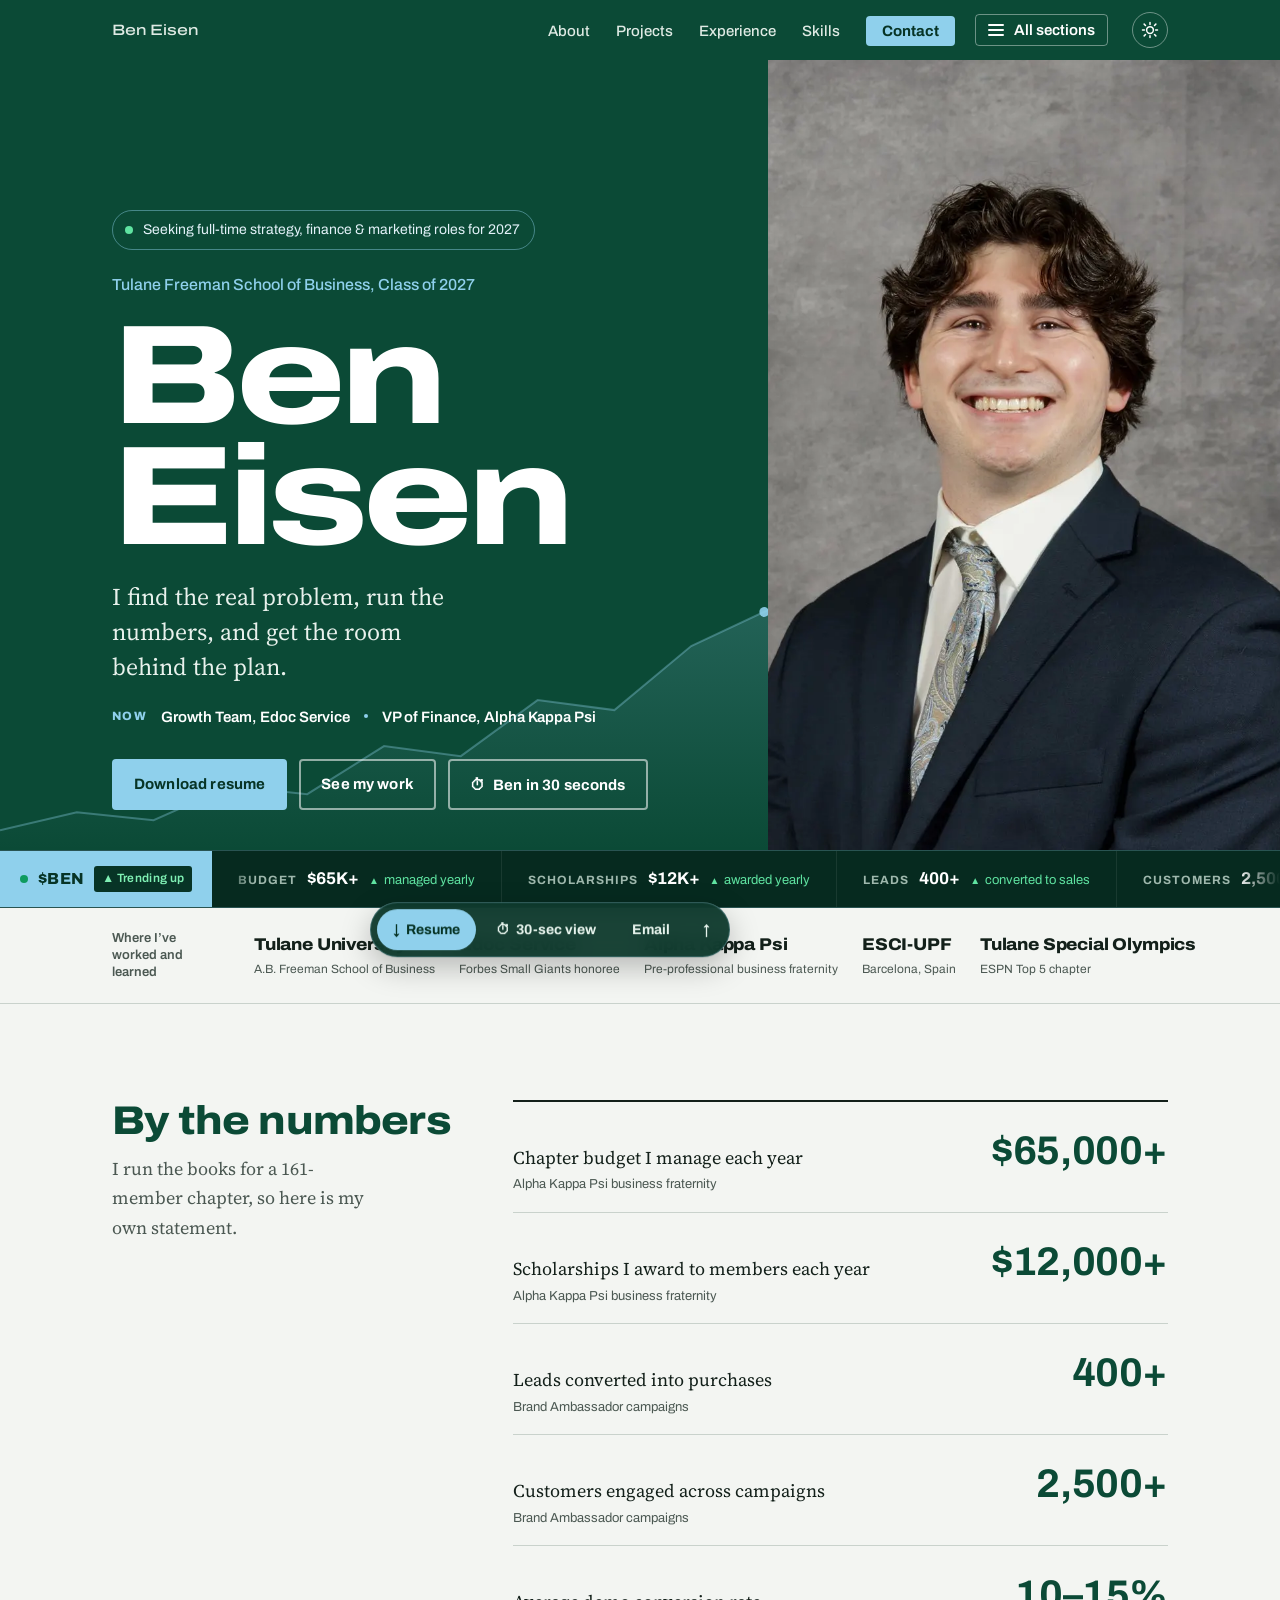
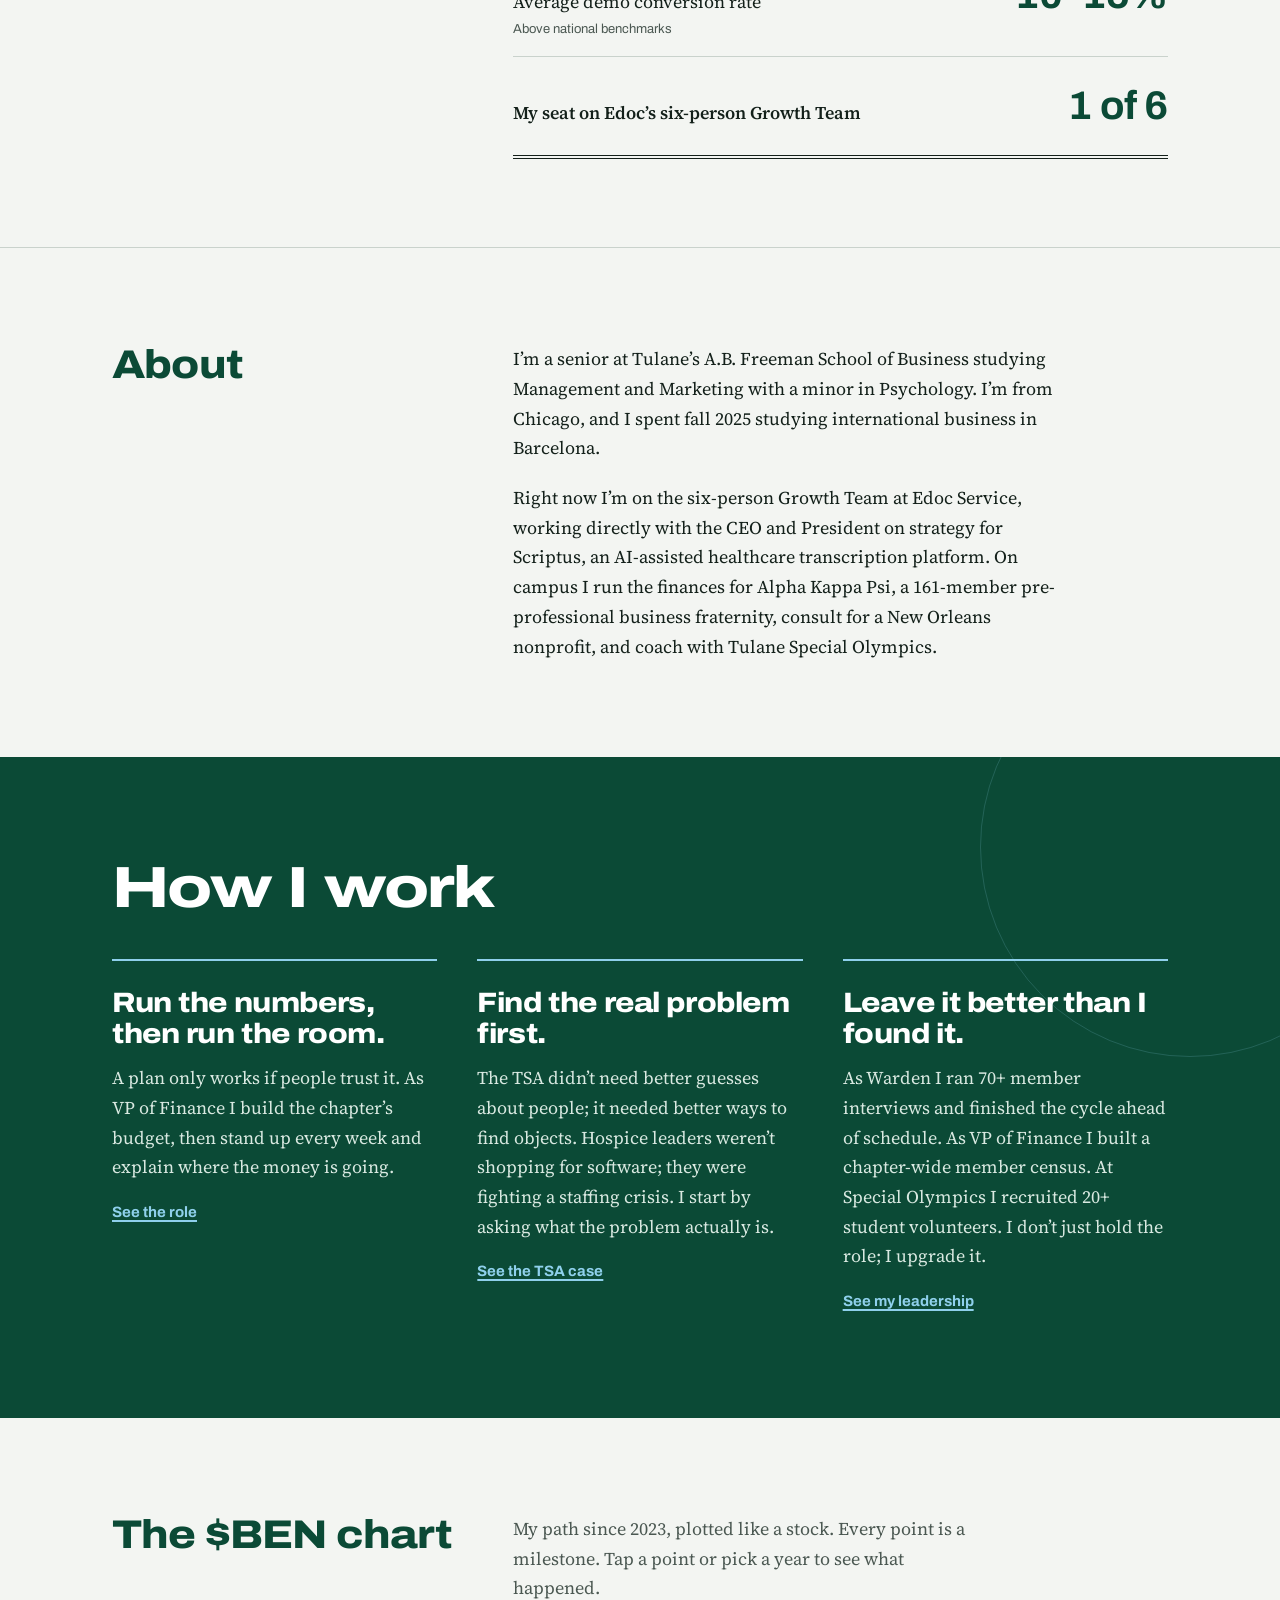
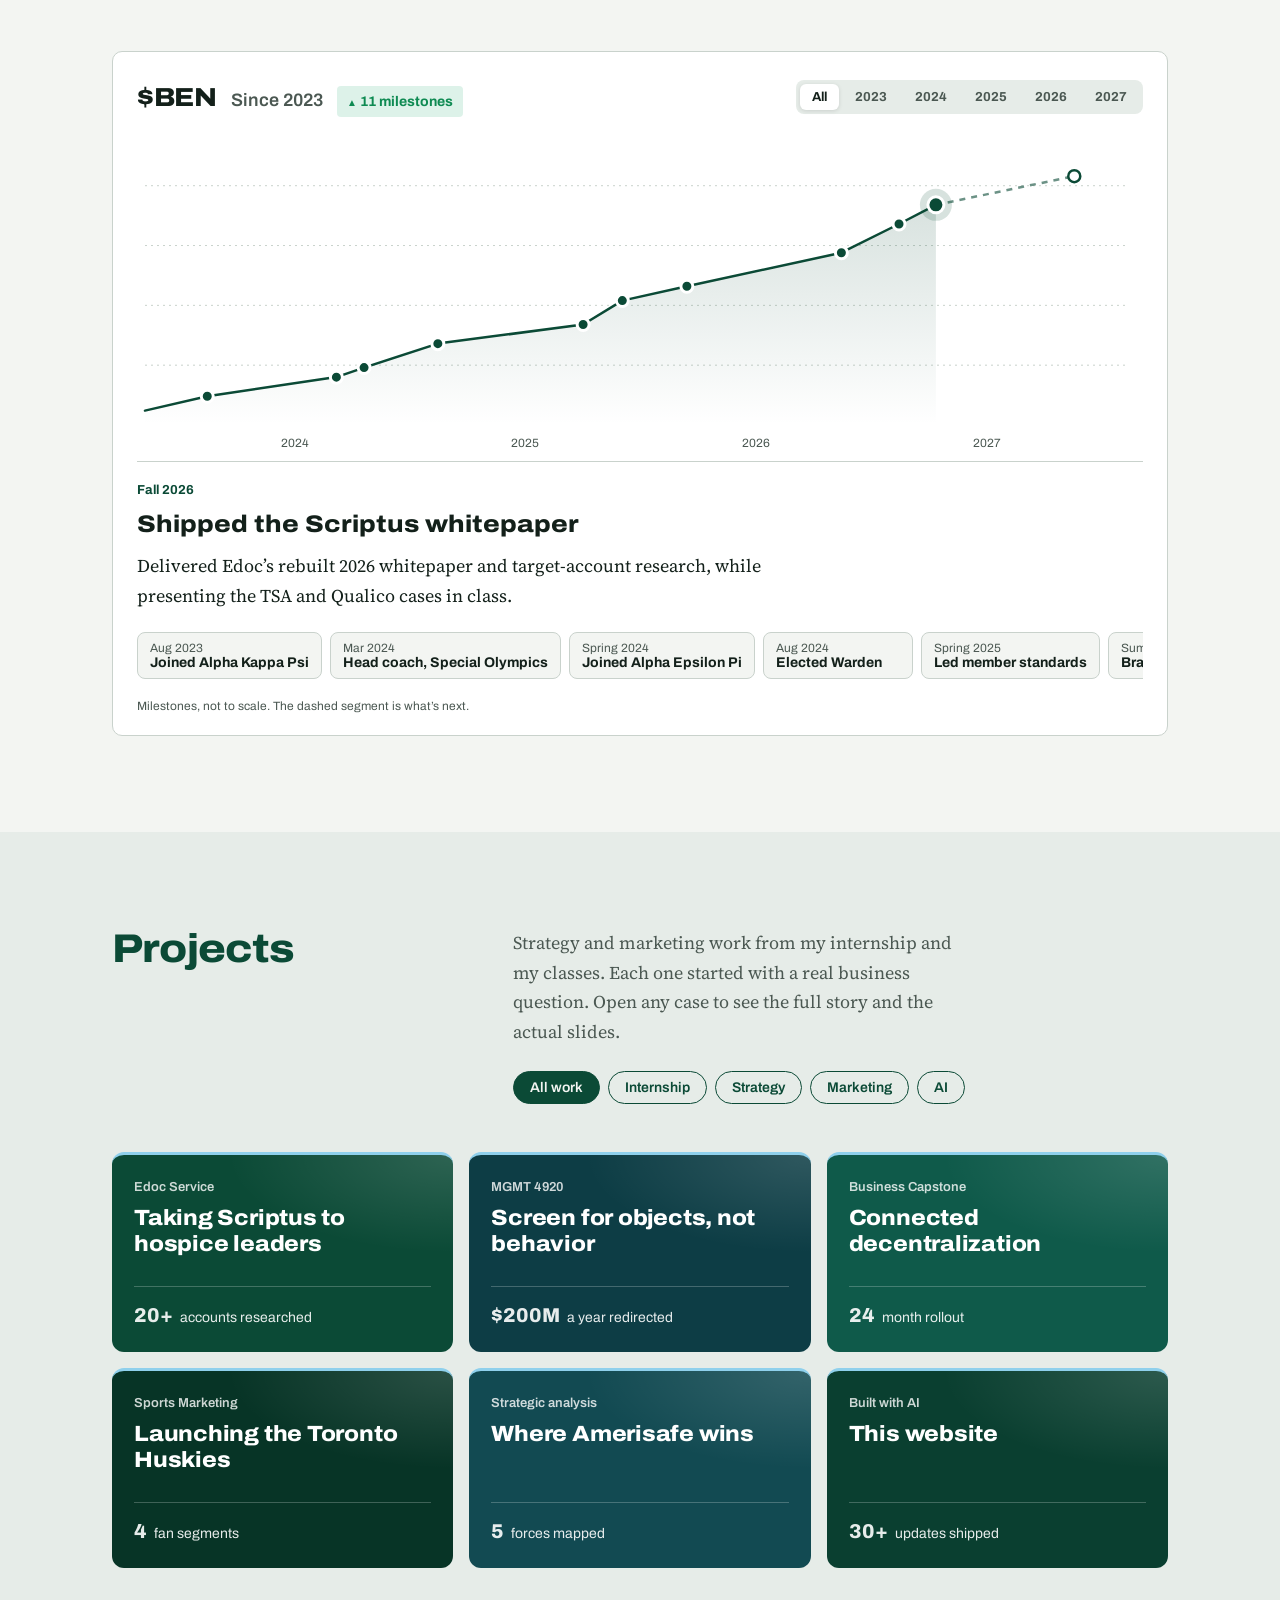
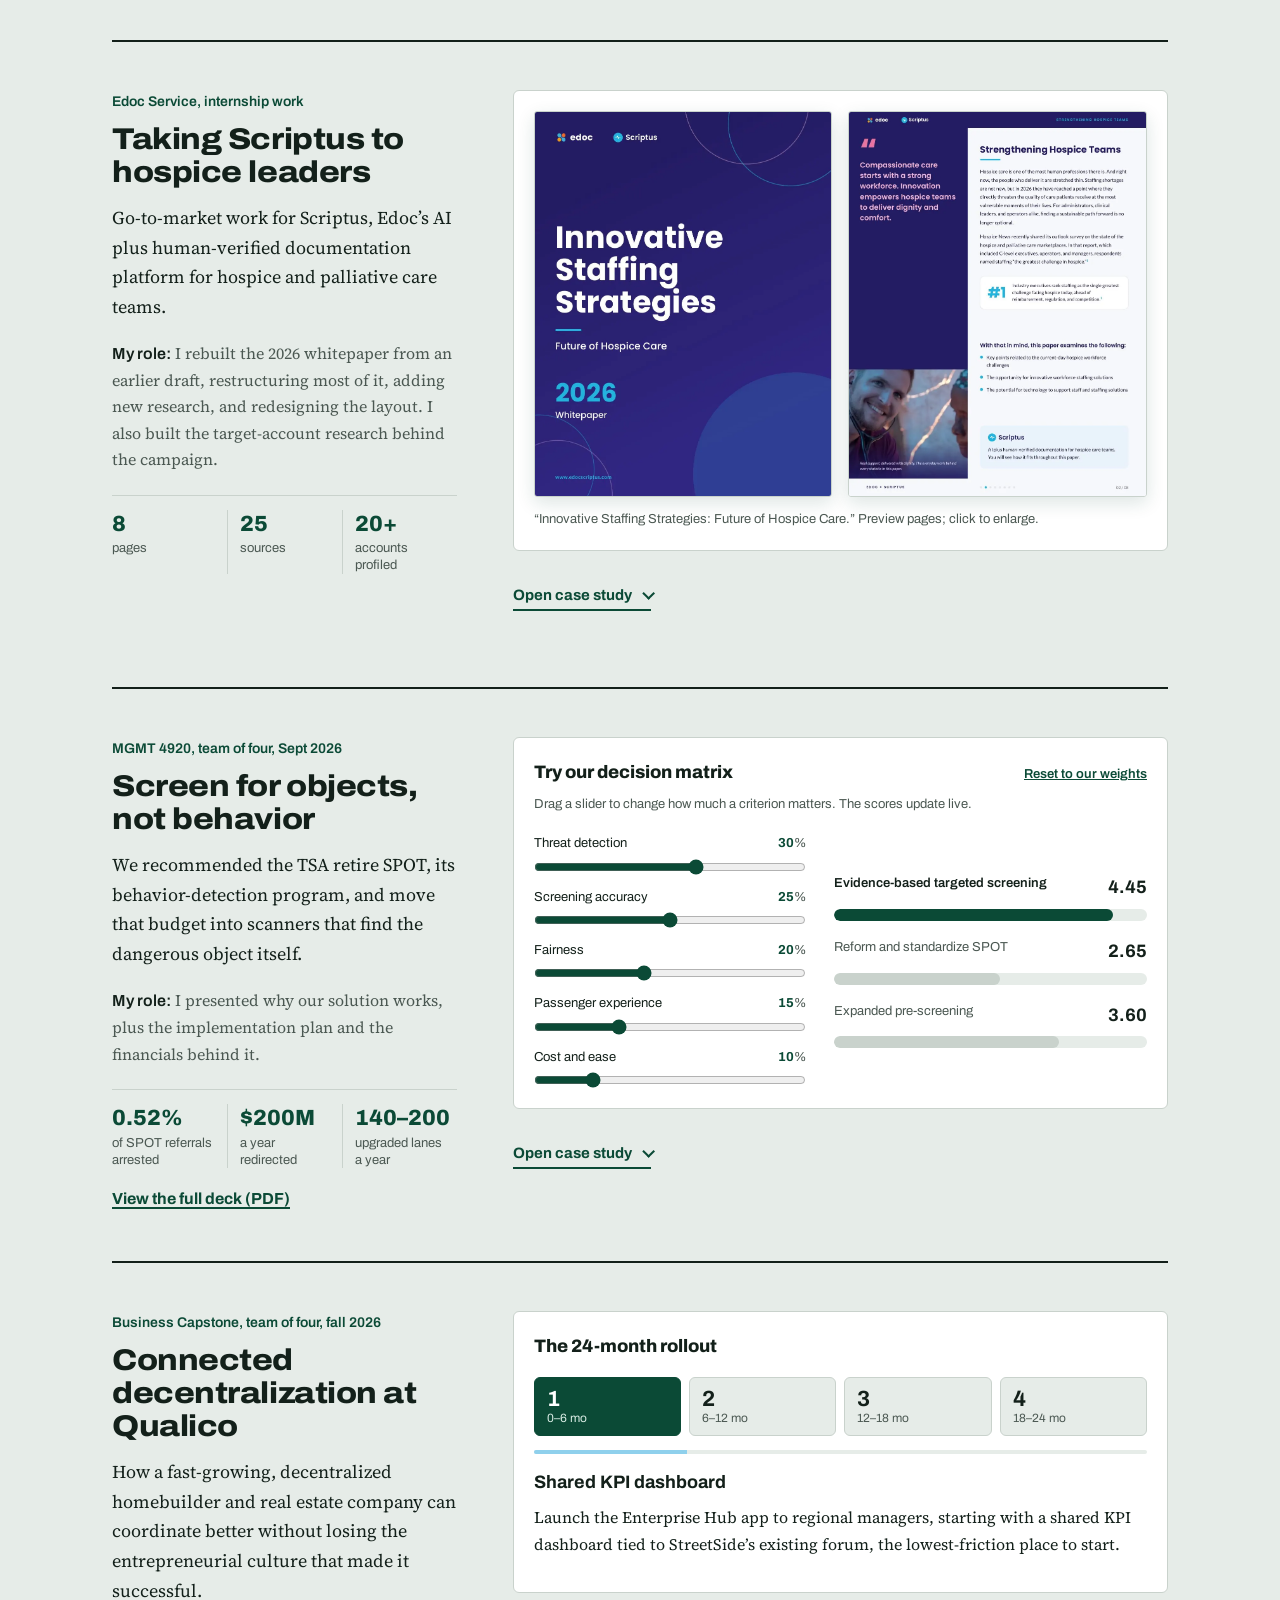
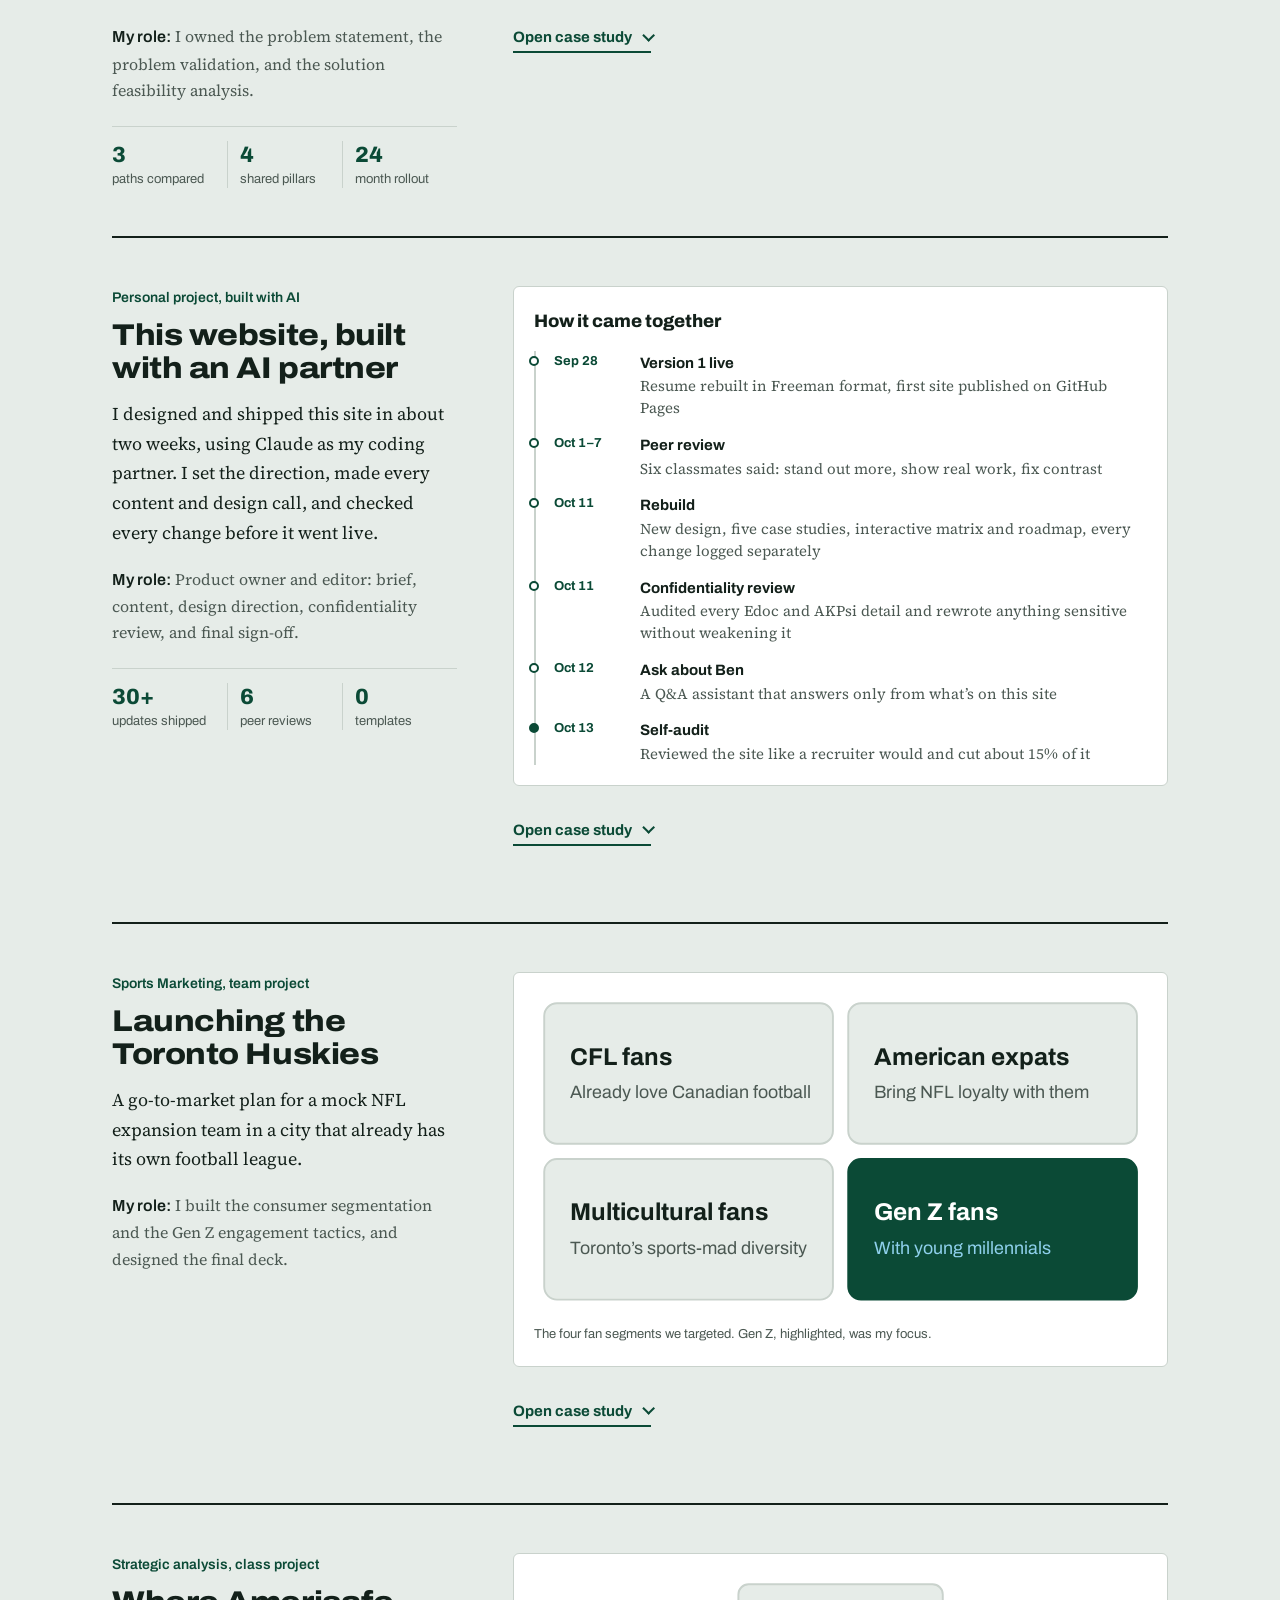
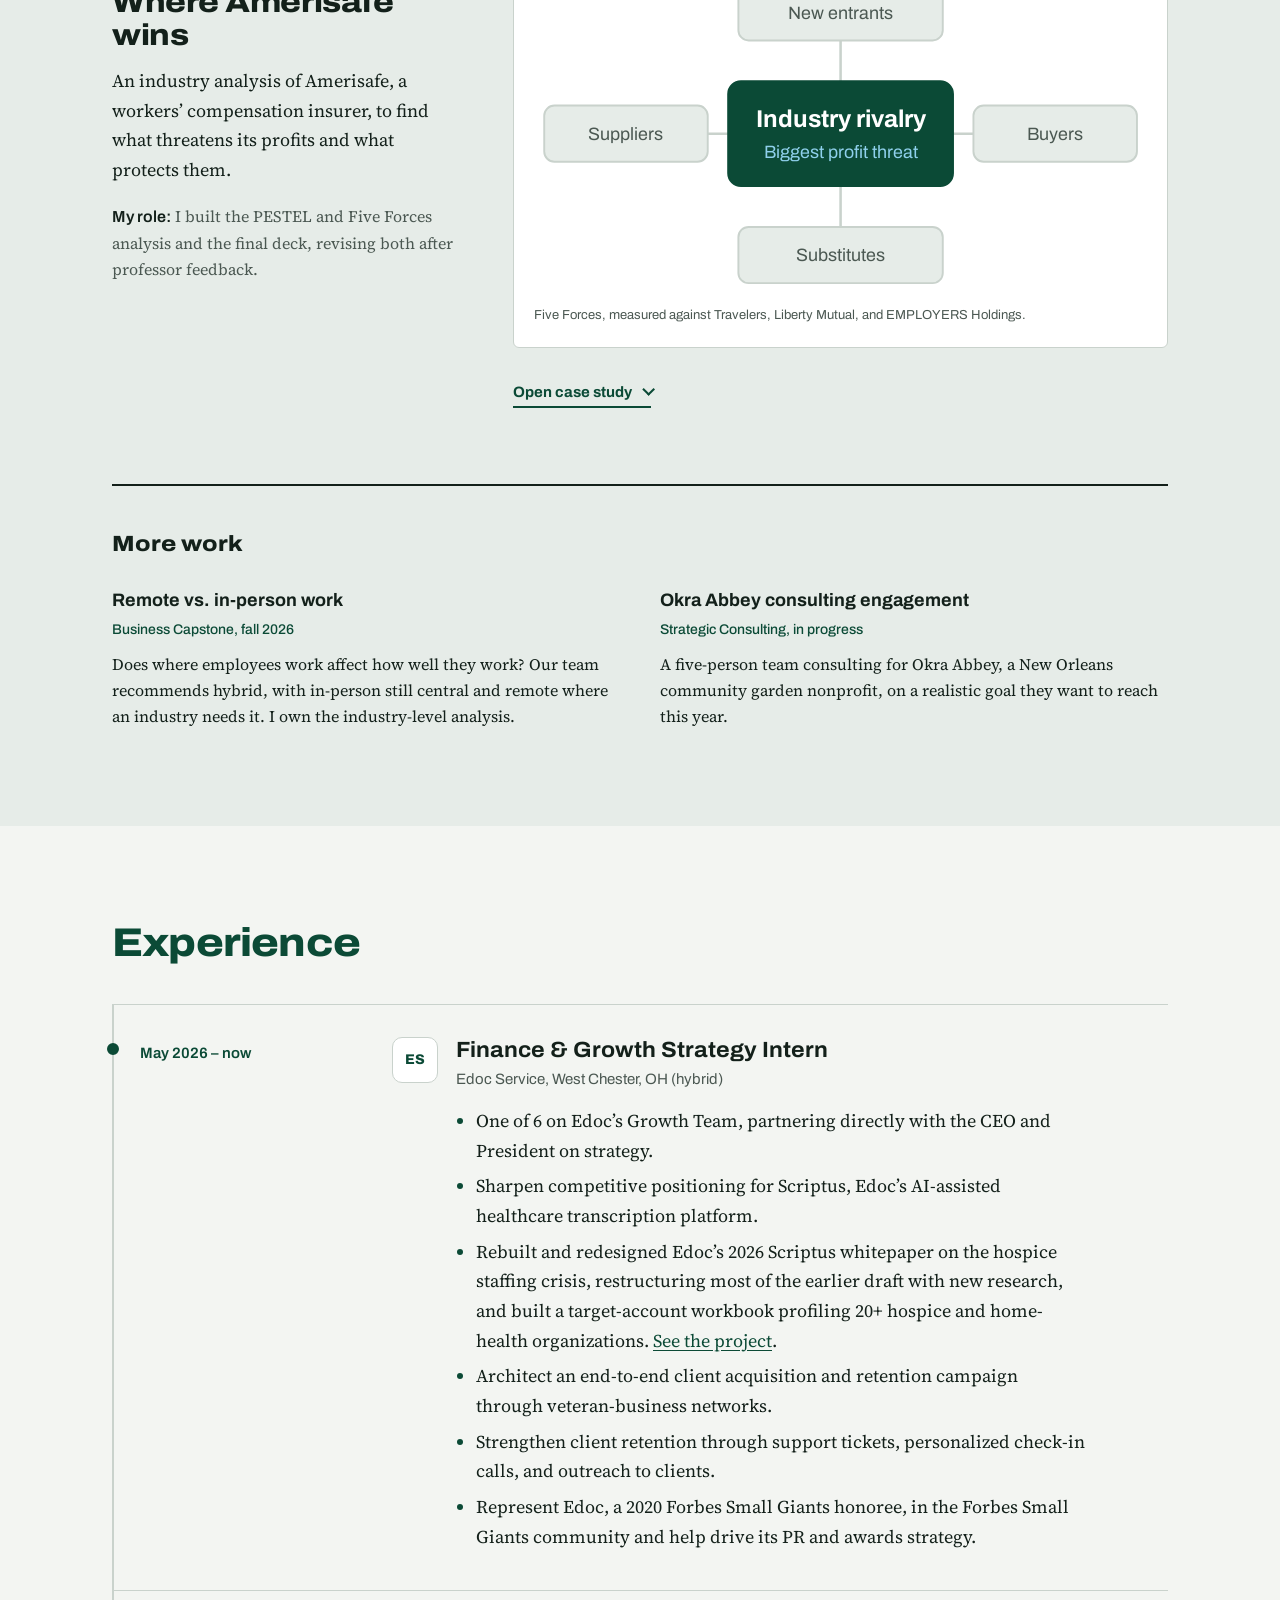
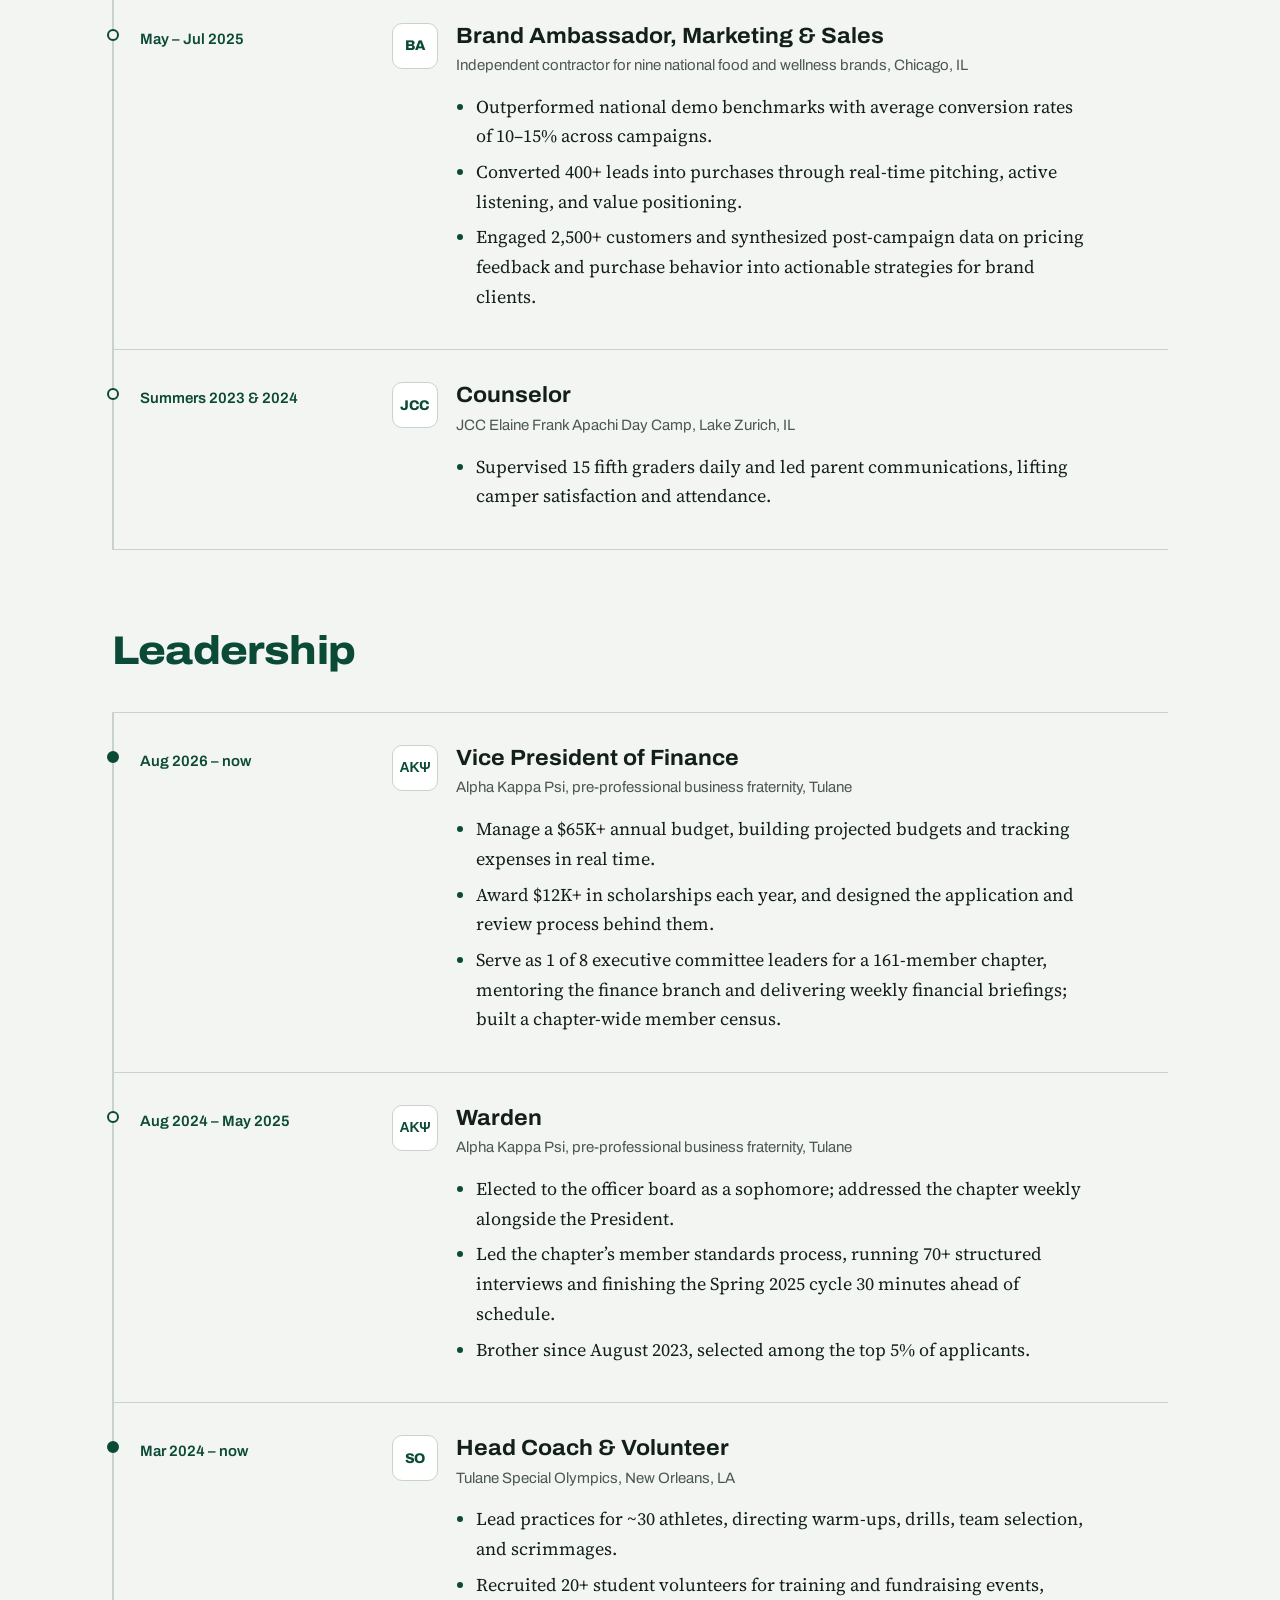
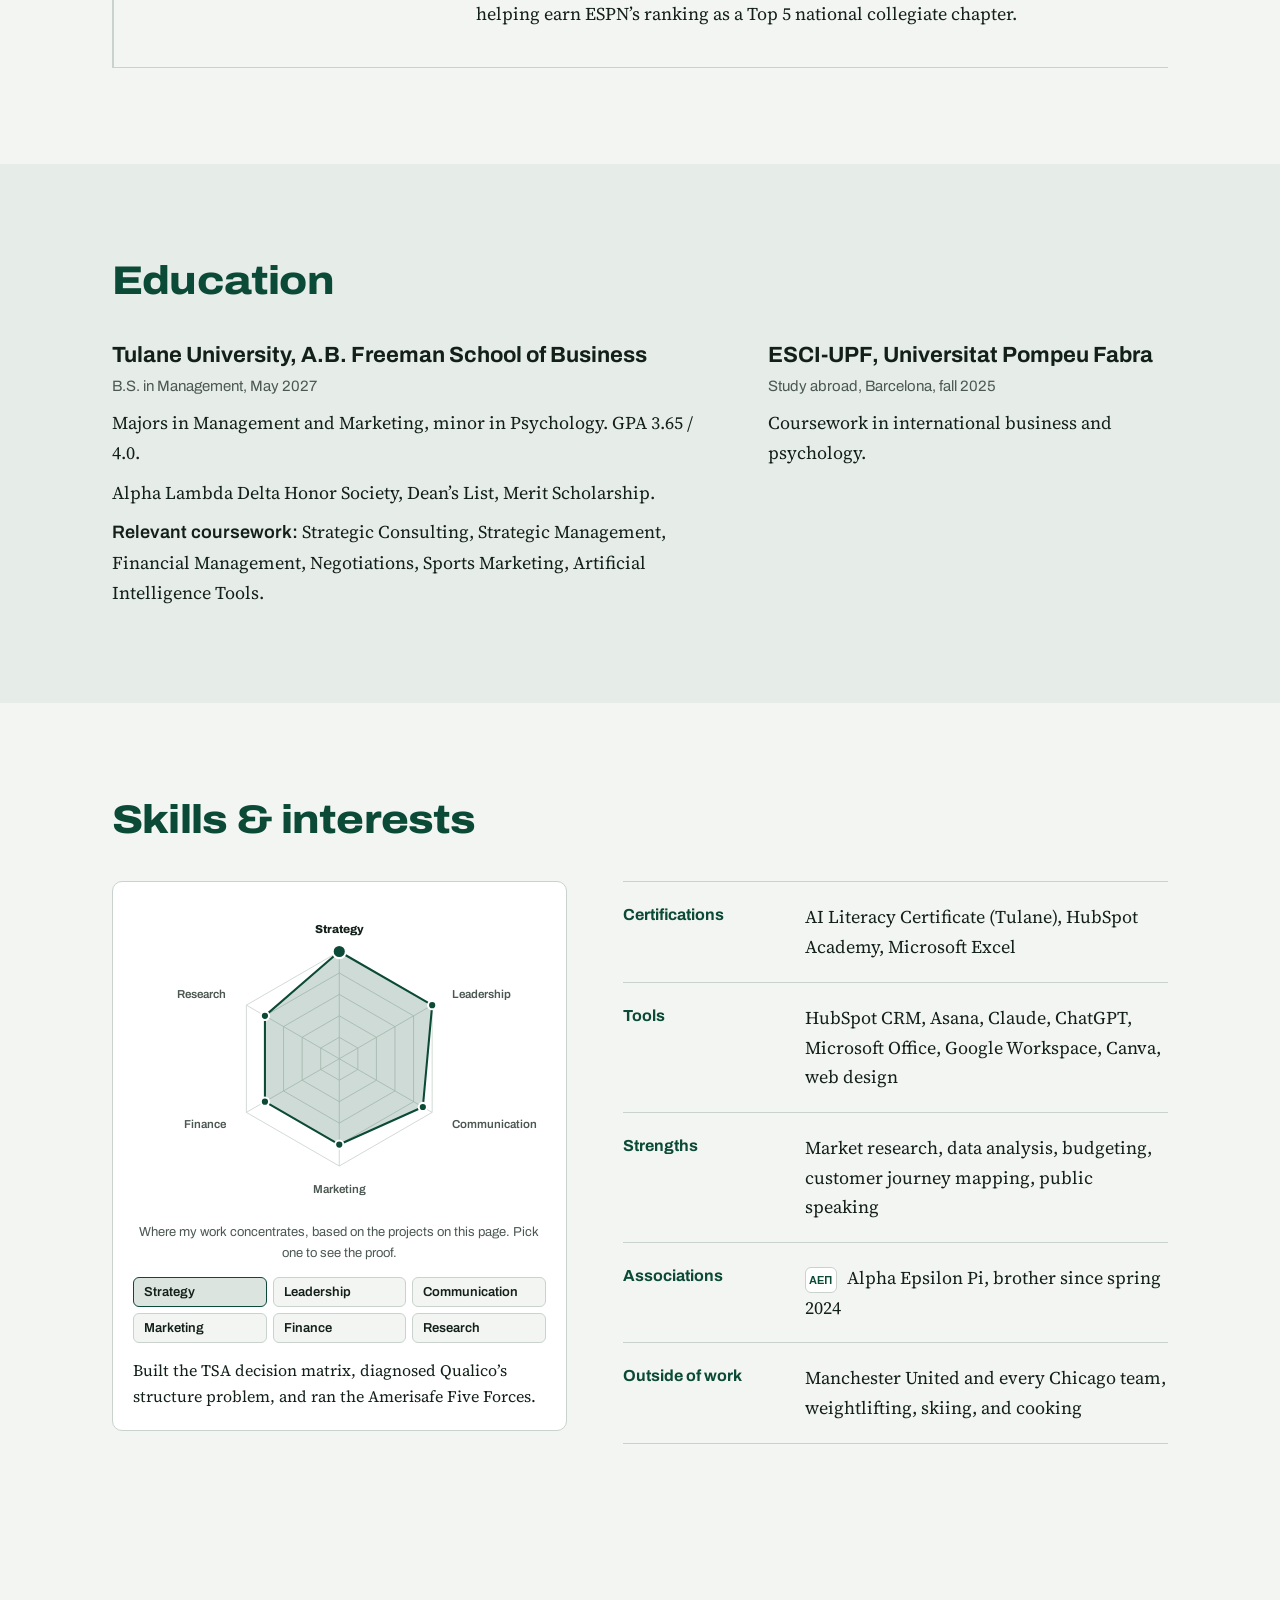
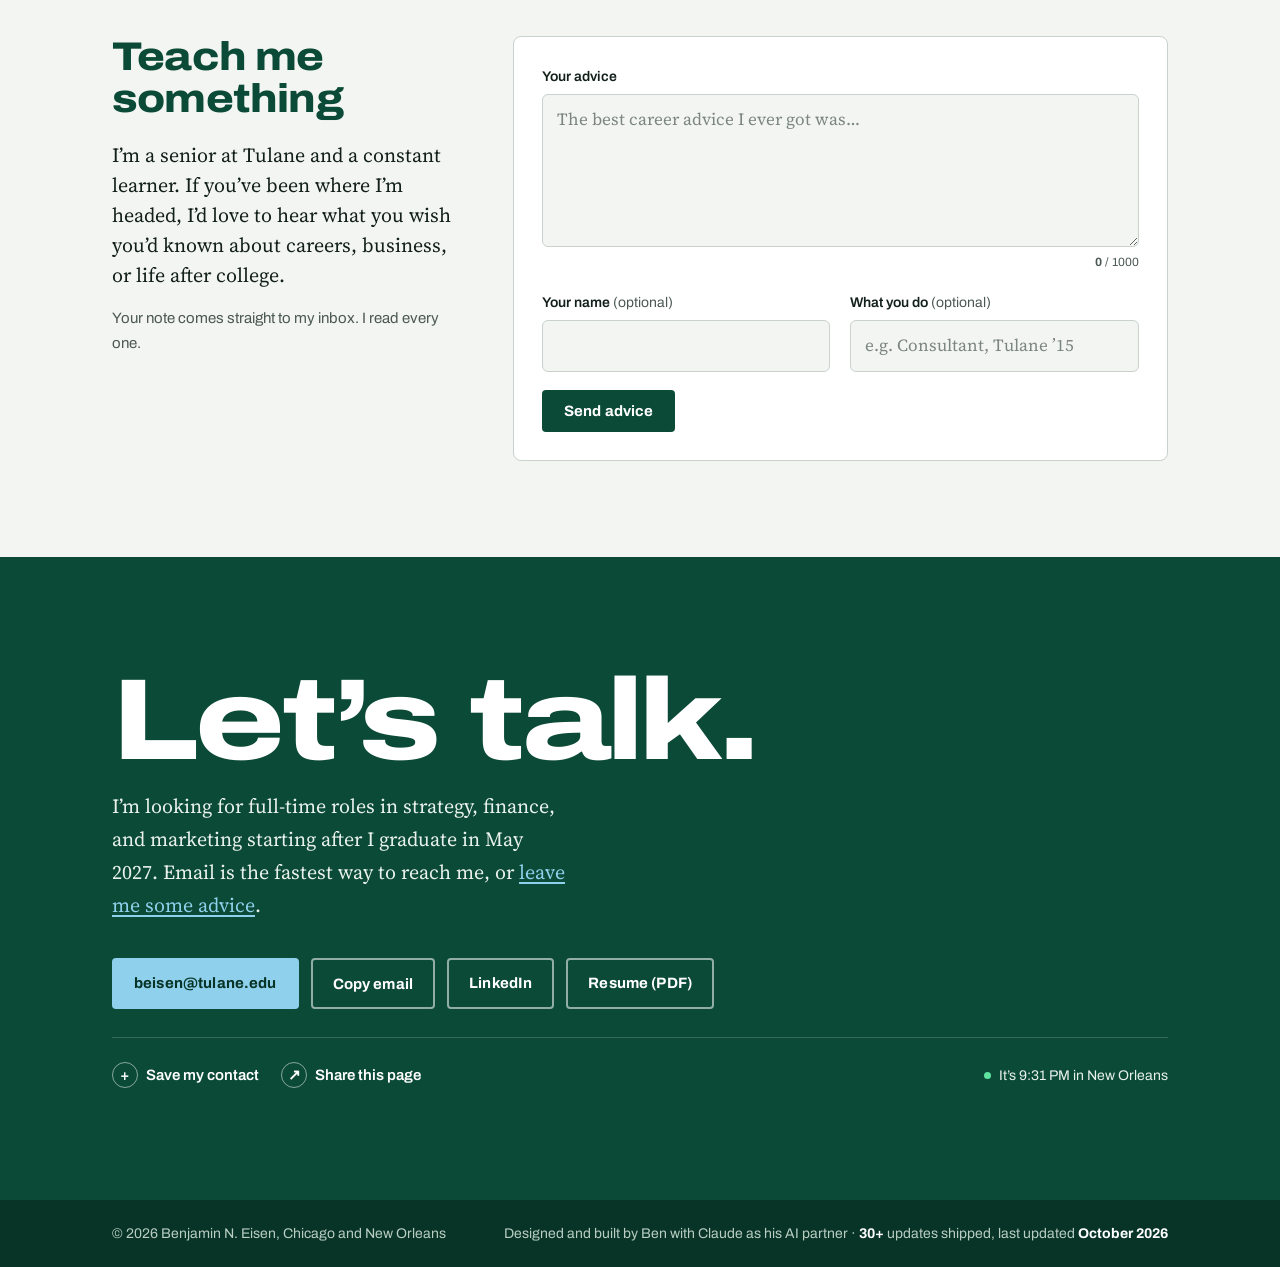
==== commit f950c0dd: "Hero: sharper tagline, current roles up front, See my work button Co-Authored-By: Claude Opus 5.5 <n" ====
--- a/index.html
+++ b/index.html
@@ -31,13 +31,13 @@
   <link rel="preconnect" href="https://fonts.gstatic.com" crossorigin>
   <link href="https://fonts.googleapis.com/css2?family=Archivo:wdth,wght@62..125,400..800&family=Source+Serif+4:opsz,wght@8..60,400;8..60,600&display=swap" rel="stylesheet">
   <link rel="preload" as="image" href="assets/ben-eisen.webp">
-  <link rel="stylesheet" href="style.css?v=20261015d">
+  <link rel="stylesheet" href="style.css?v=20261015e">
   <script>
     document.documentElement.classList.replace('no-js', 'js');
     try { var t = localStorage.getItem('theme'); if (t) document.documentElement.dataset.theme = t; } catch (e) {}
   </script>
-  <script src="main.js?v=20261015d" defer></script>
-  <script src="ask.js?v=20261015d" defer></script>
+  <script src="main.js?v=20261015e" defer></script>
+  <script src="ask.js?v=20261015e" defer></script>
 
   <script type="application/ld+json">
   {
@@ -105,9 +105,11 @@
           <p class="status"><i aria-hidden="true"></i><span class="st-long">Seeking full-time strategy, finance &amp; marketing roles for 2027</span><span class="st-short">Full-time, 2027</span></p>
           <p class="hero-kicker">Tulane Freeman School of Business, Class of 2027</p>
           <h1><span class="line"><span>Ben</span></span><span class="line"><span>Eisen</span></span></h1>
-          <p class="lede">I turn customer insight into growth strategy, and I&rsquo;m the person a team counts on to run the numbers and run the room.</p>
+          <p class="lede">I find the real problem, run the numbers, and get the room behind the plan.</p>
+          <p class="now"><span class="now-k">Now</span><span class="now-i">Growth Team, Edoc Service</span><span class="now-i">VP of Finance, Alpha Kappa Psi</span></p>
           <div class="actions">
             <a class="btn btn-sky" href="assets/Ben-Eisen-Resume.pdf" download>Download resume</a>
+            <a class="btn btn-line" href="#projects">See my work</a>
             <button type="button" class="btn btn-line quick-open"><span class="qo-ico" aria-hidden="true">&#9201;</span>Ben in 30 seconds</button>
           </div>
         </div>
--- a/style.css
+++ b/style.css
@@ -89,7 +89,7 @@
   font-weight: 800; font-stretch: 125%;
   font-size: clamp(64px, min(11vw, 17vh), 168px); line-height: .86; letter-spacing: -.035em;
 }
-.lede { margin: 0 0 30px; font-size: clamp(20px, 2vw, 24px); line-height: 1.45; max-width: 30ch; color: #e8f1ec; }
+.lede { margin: 0 0 20px; font-size: clamp(20px, 2vw, 24px); line-height: 1.45; max-width: 30ch; color: #e8f1ec; }
 .actions { display: flex; flex-wrap: wrap; gap: 12px; }
 .btn {
   display: inline-block; padding: 13px 22px; border-radius: 4px;
@@ -377,15 +377,15 @@
 /* Intro sequence (only when JS + motion allowed) */
 .intro h1 .line { display: block; overflow: hidden; }
 .intro h1 .line > span { display: block; transform: translateY(105%); }
-.intro .status, .intro .hero-kicker, .intro .lede, .intro .actions { opacity: 0; transform: translateY(14px); }
+.intro .status, .intro .hero-kicker, .intro .lede, .intro .now, .intro .actions { opacity: 0; transform: translateY(14px); }
 .intro .hero-photo img { clip-path: inset(0 0 0 100%); transform: scale(1.06); }
 .intro .growth .line-path { stroke-dasharray: 1600; stroke-dashoffset: 1600; }
 .intro .growth .area, .intro .growth .dot { opacity: 0; }
 .intro.go h1 .line > span { transform: none; transition: transform .9s cubic-bezier(.2,.75,.15,1); }
 .intro.go h1 .line:nth-child(2) > span { transition-delay: .12s; }
-.intro.go .status, .intro.go .hero-kicker, .intro.go .lede, .intro.go .actions { opacity: 1; transform: none; transition: opacity .7s ease, transform .7s ease; }
+.intro.go .status, .intro.go .hero-kicker, .intro.go .lede, .intro.go .now, .intro.go .actions { opacity: 1; transform: none; transition: opacity .7s ease, transform .7s ease; }
 .intro.go .status { transition-delay: .05s; } .intro.go .hero-kicker { transition-delay: .15s; }
-.intro.go .lede { transition-delay: .45s; } .intro.go .actions { transition-delay: .6s; }
+.intro.go .lede { transition-delay: .45s; } .intro.go .now { transition-delay: .52s; } .intro.go .actions { transition-delay: .6s; }
 .intro.go .hero-photo img { clip-path: inset(0 0 0 0); transform: none; transition: clip-path 1.1s cubic-bezier(.7,0,.2,1) .2s, transform 1.6s ease .2s; }
 .intro.go .growth .line-path { stroke-dashoffset: 0; transition: stroke-dashoffset 2.2s cubic-bezier(.4,0,.2,1) .5s; }
 .intro.go .growth .area { opacity: 1; transition: opacity 1.2s ease 1.6s; }
@@ -852,7 +852,7 @@
   .hero {
     display: grid; position: relative; overflow: hidden; min-height: 0; max-height: none;
     grid-template-columns: minmax(0, 1fr) minmax(118px, 36%);
-    grid-template-areas: "status photo" "kicker photo" "name name" "lede lede" "actions actions";
+    grid-template-areas: "status photo" "kicker photo" "name name" "lede lede" "now now" "actions actions";
     column-gap: 16px; padding: 28px 24px 56px; align-content: start;
   }
   .hero-panel, .hero-text { display: contents; }
@@ -867,6 +867,7 @@
   .hero:hover .hero-photo img { transform: none; }
   .hero h1 { grid-area: name; margin: 26px 0 18px; font-size: clamp(64px, 19vw, 132px); line-height: .84; }
   .hero .lede { grid-area: lede; max-width: 34ch; margin: 0 0 26px; font-size: 19px; }
+  .hero .now { grid-area: now; margin: 0 0 24px; }
   .hero .actions { grid-area: actions; position: relative; z-index: 1; }
   .hero .actions .btn { flex: 1 1 auto; text-align: center; }
   .growth { height: 30%; }
@@ -1053,3 +1054,9 @@
   .org-badge { position: static; display: inline-grid; width: 34px; height: 34px; font-size: 11px; border-radius: 8px; margin-bottom: 10px; }
 }
 @media (max-width: 900px) { .band::after { display: none; } }
+
+/* Hero: what Ben is doing right now */
+.now { position: relative; display: flex; flex-wrap: wrap; align-items: center; gap: 6px 14px; margin: 0 0 30px; font-family: var(--display); font-size: 15px; font-weight: 600; color: #fff; }
+.now-k { font-size: 12px; font-weight: 800; letter-spacing: .12em; text-transform: uppercase; color: var(--sky); }
+.now-i + .now-i::before { content: ""; display: inline-block; width: 4px; height: 4px; border-radius: 50%; background: var(--sky); margin: 0 14px 3px 0; vertical-align: middle; }
+@media (max-width: 480px) { .now { display: grid; grid-template-columns: auto 1fr; gap: 3px 12px; font-size: 14px; line-height: 1.35; } .now-k { grid-row: span 2; padding-top: 2px; } .now-i + .now-i::before { display: none; } }
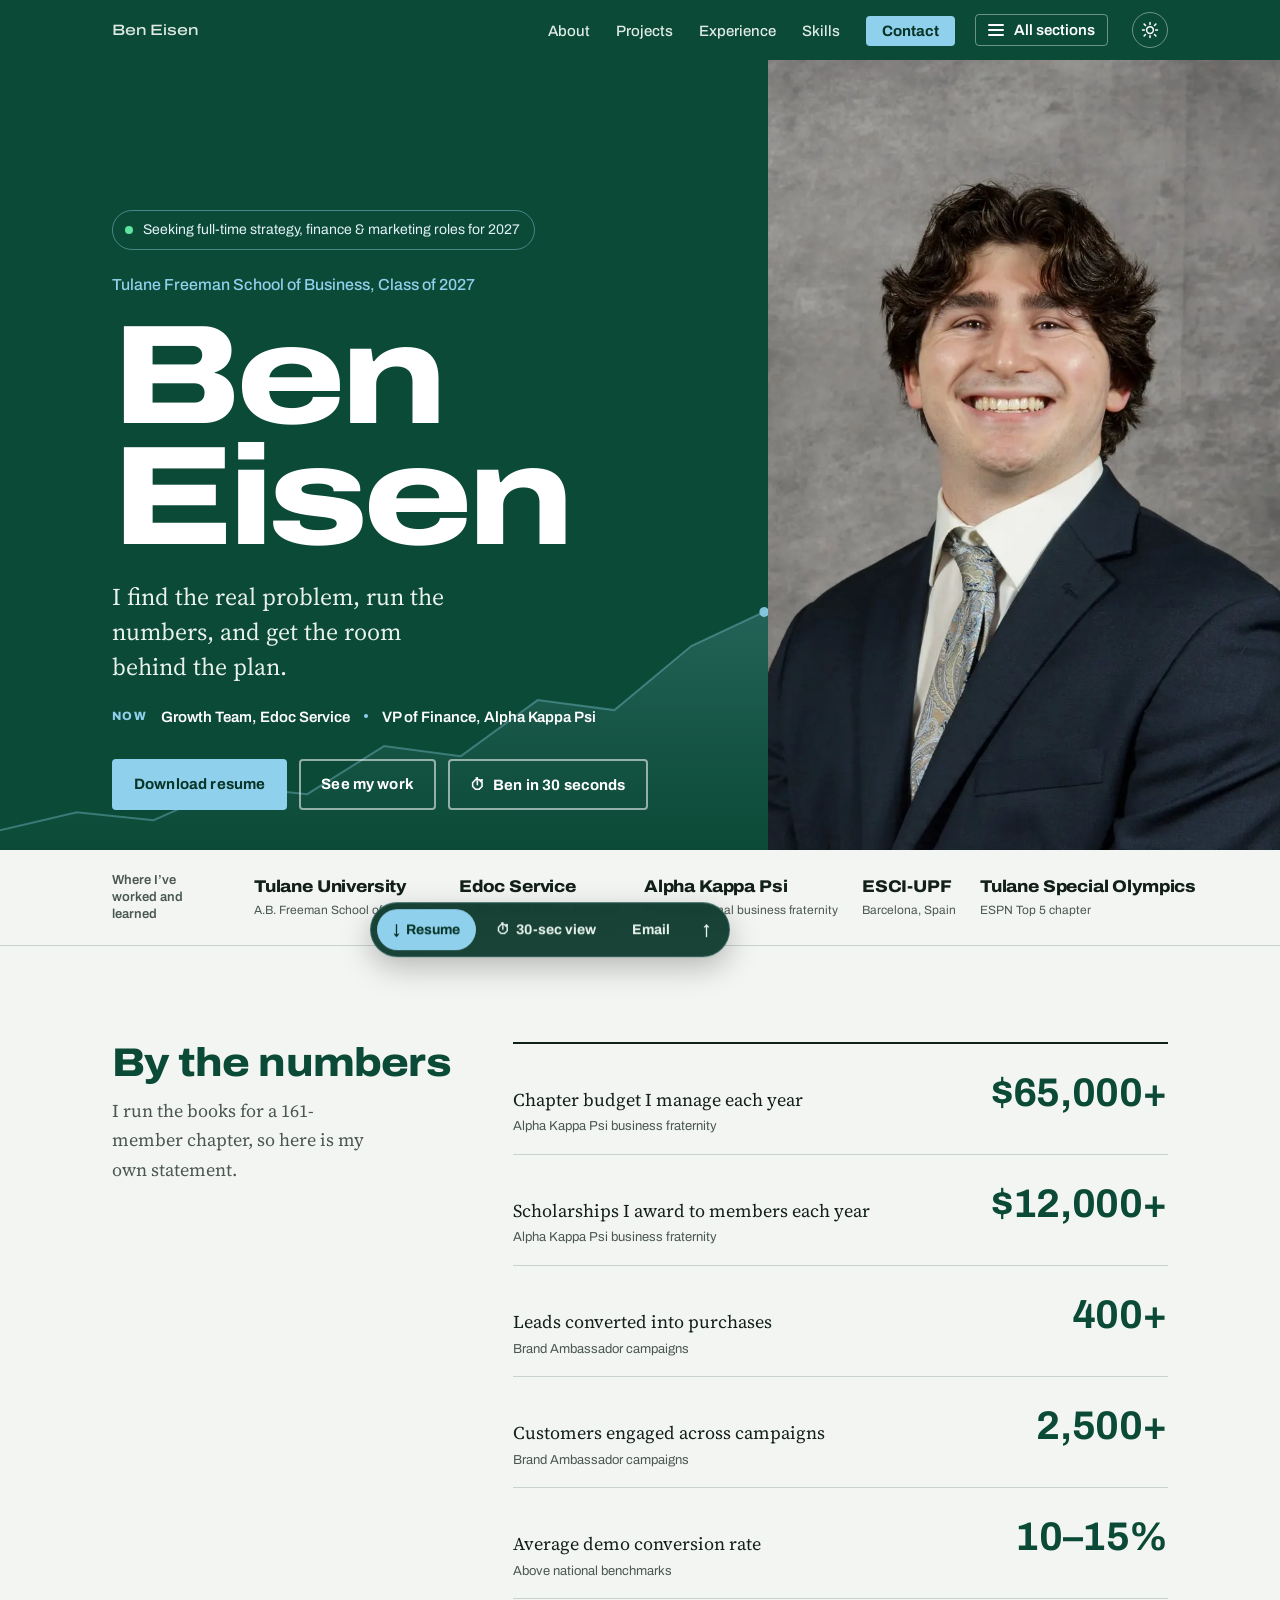
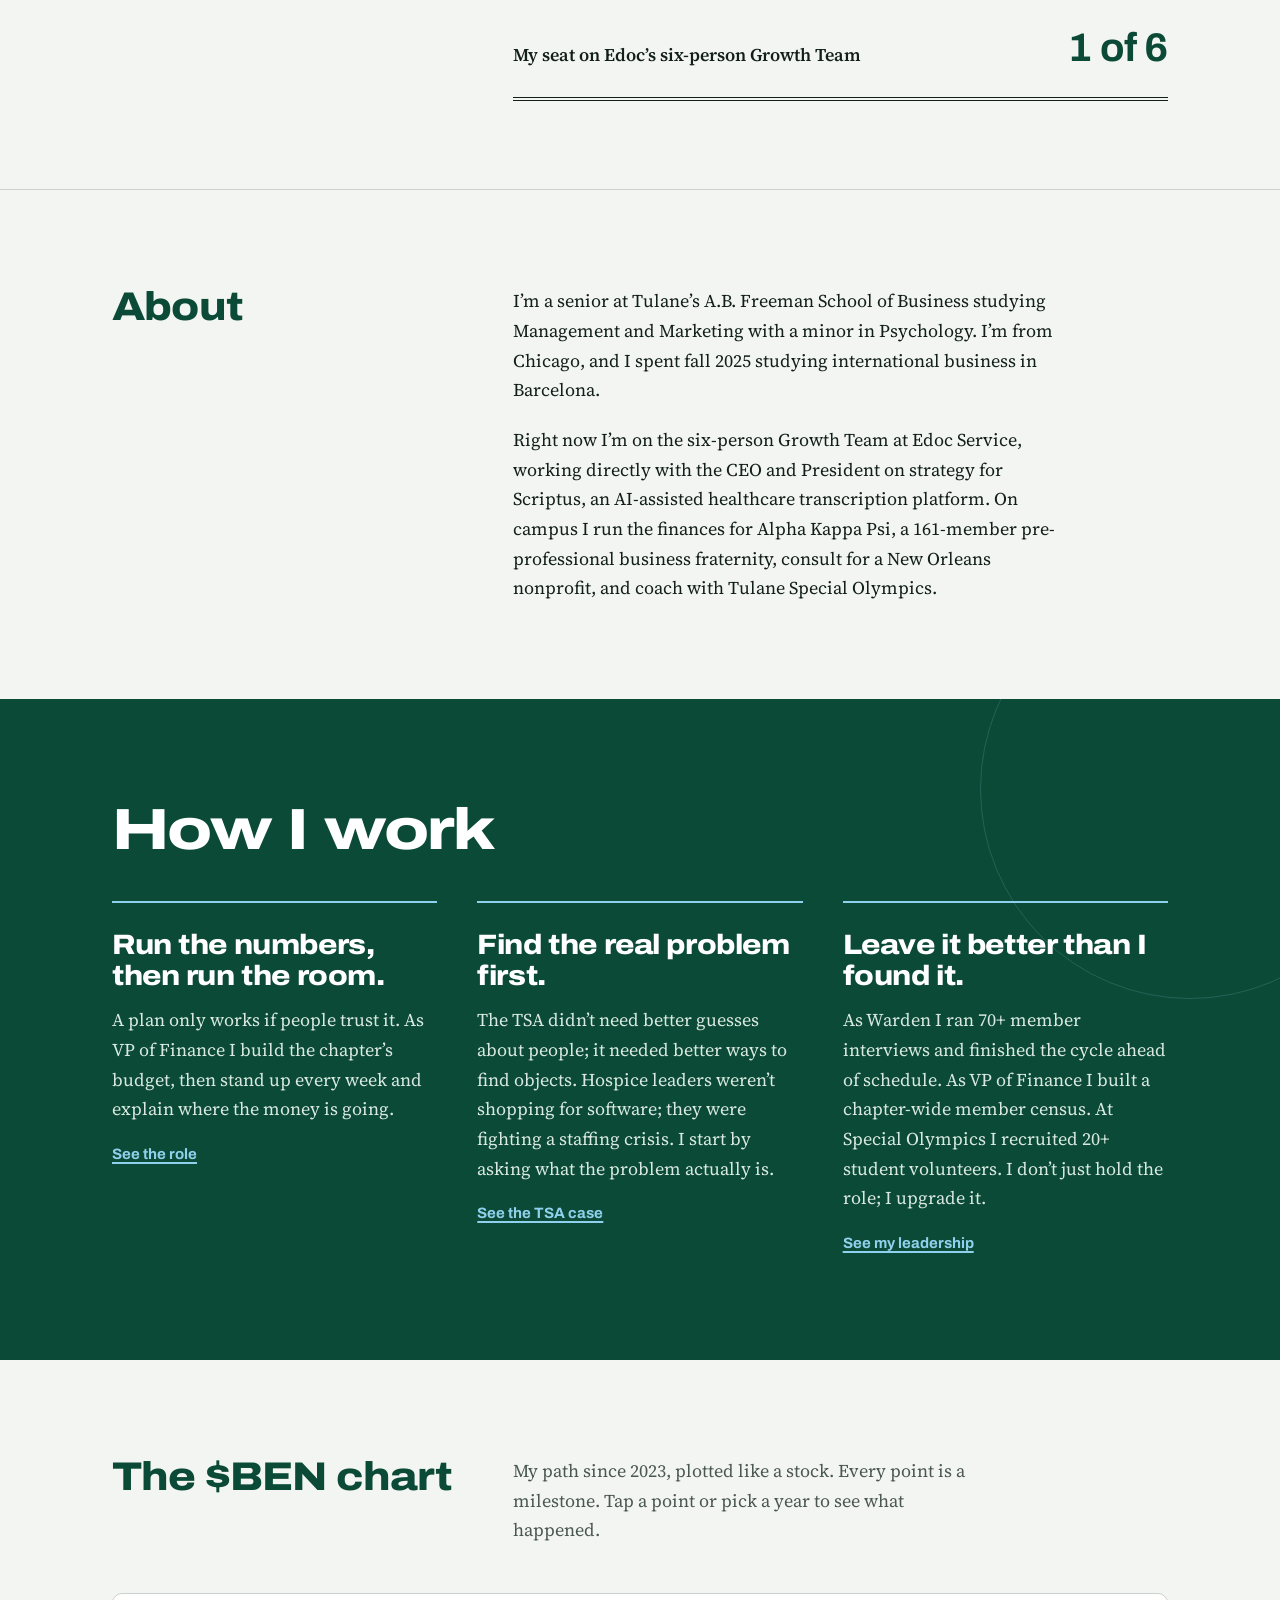
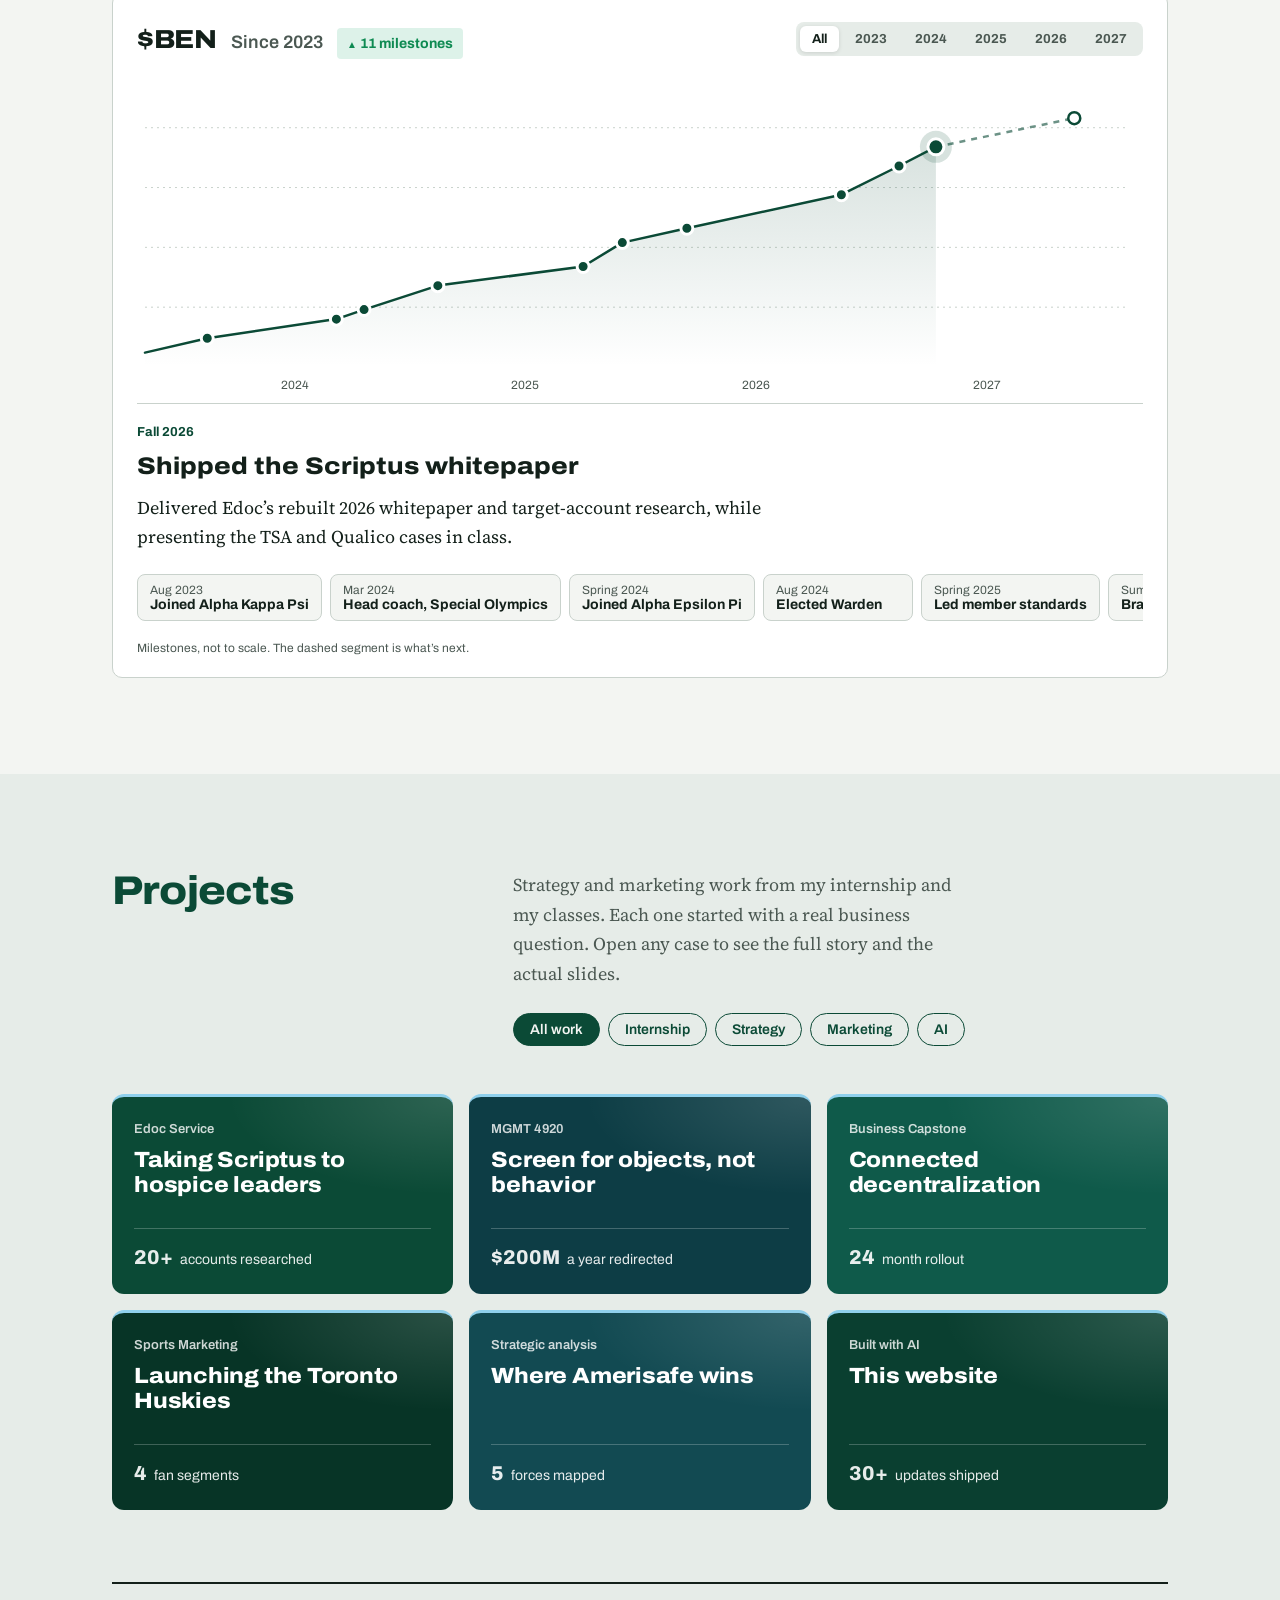
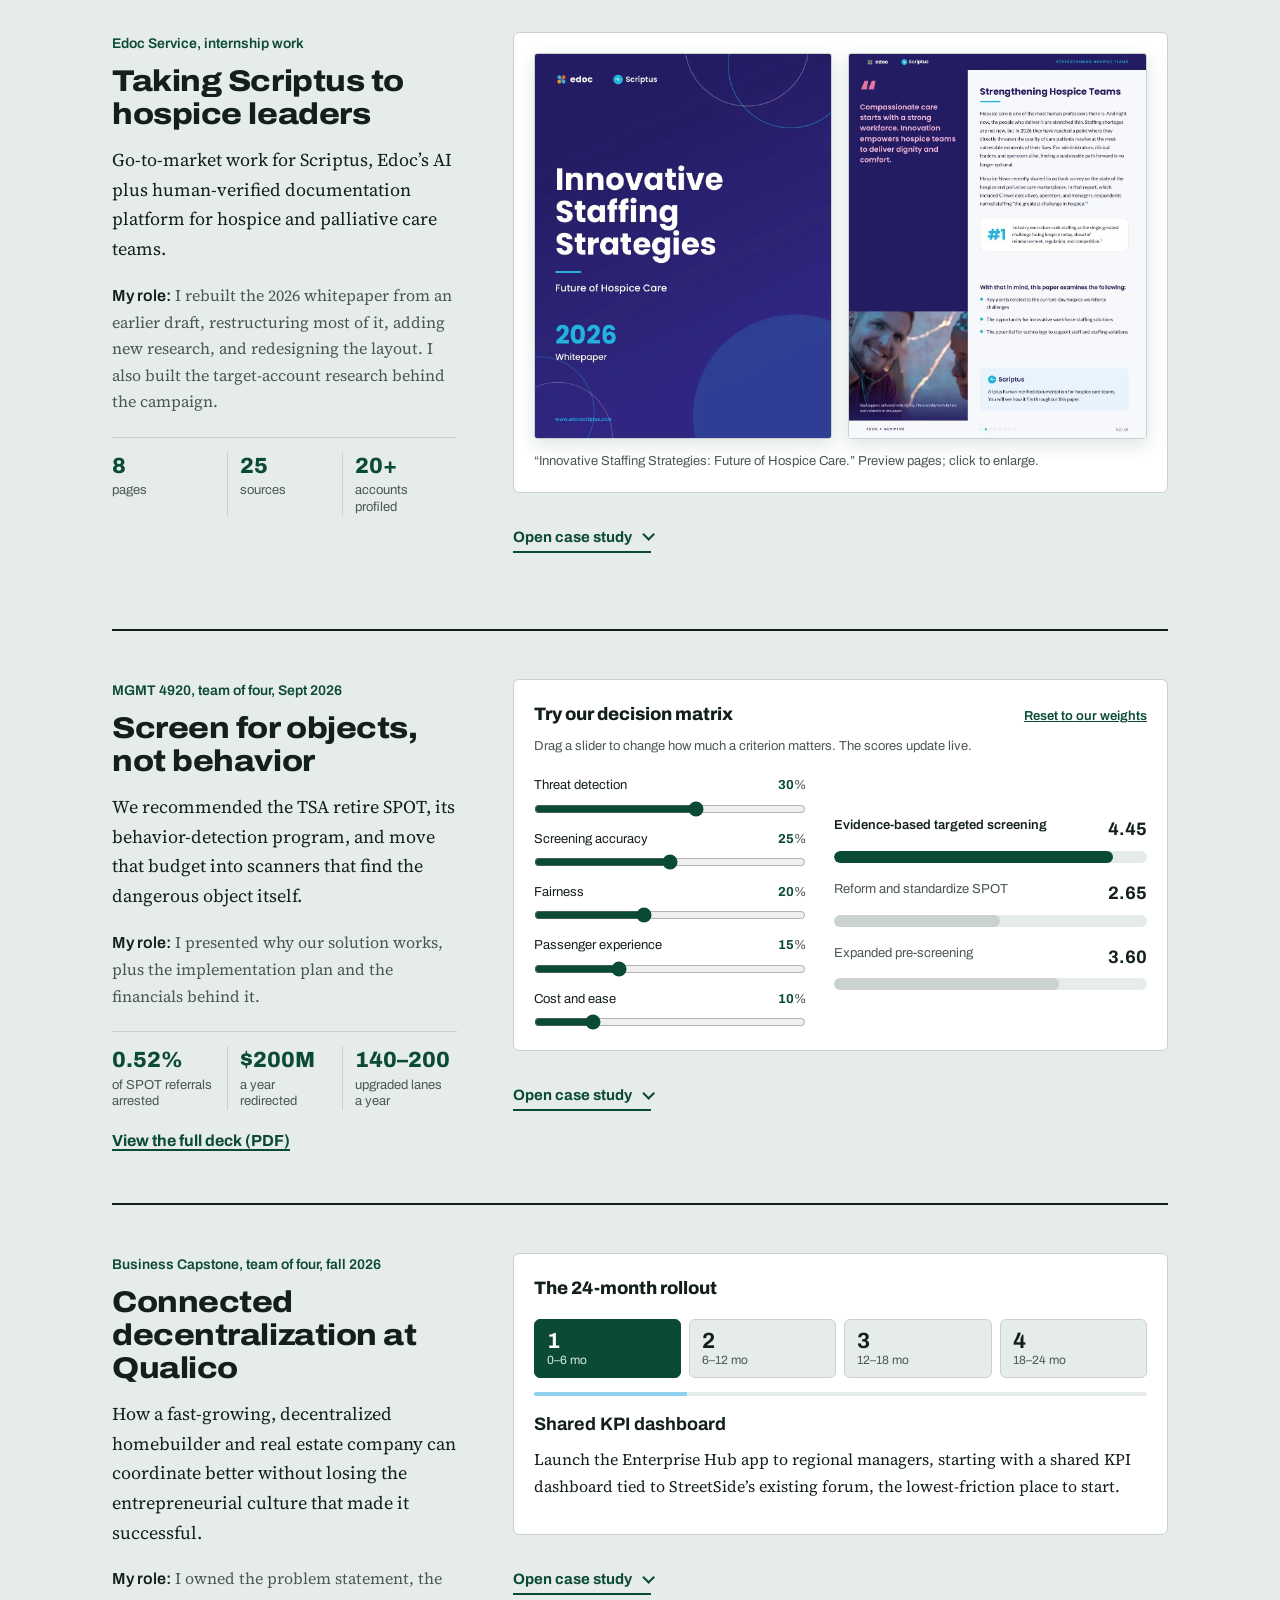
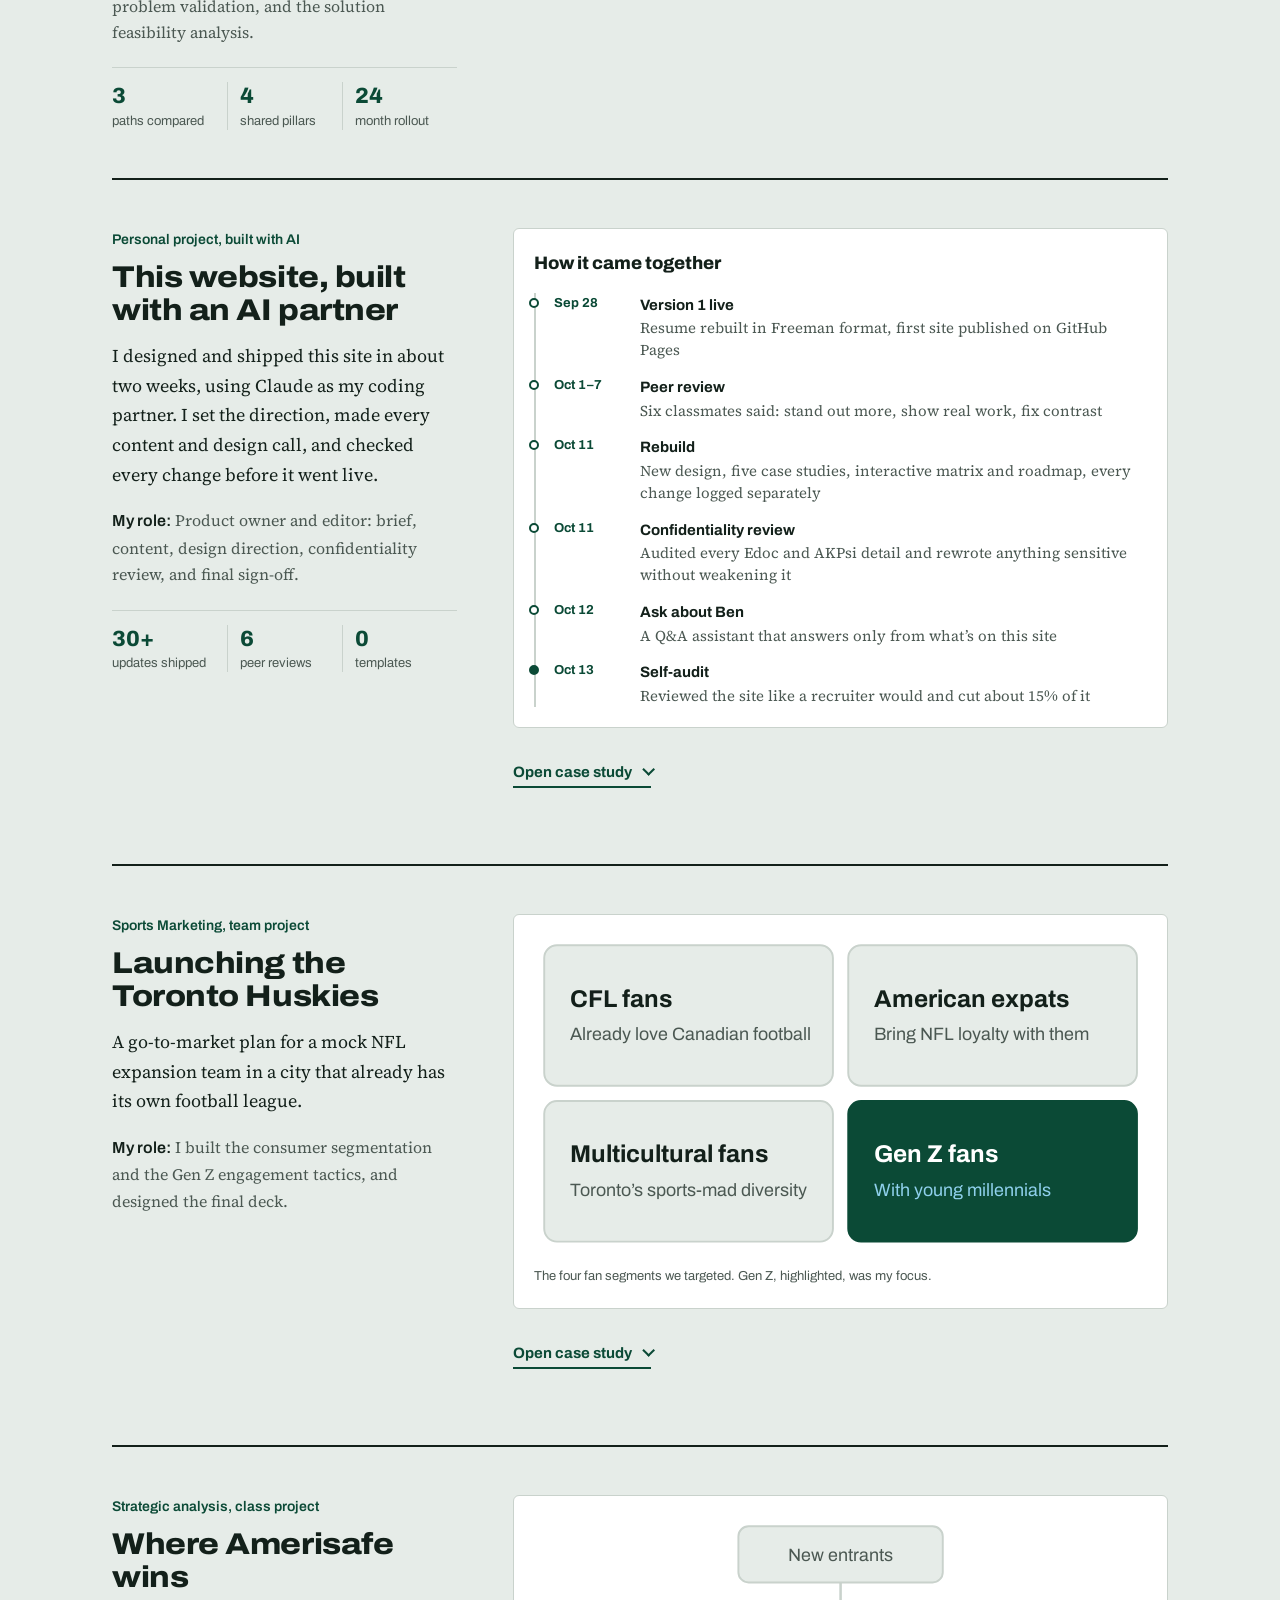
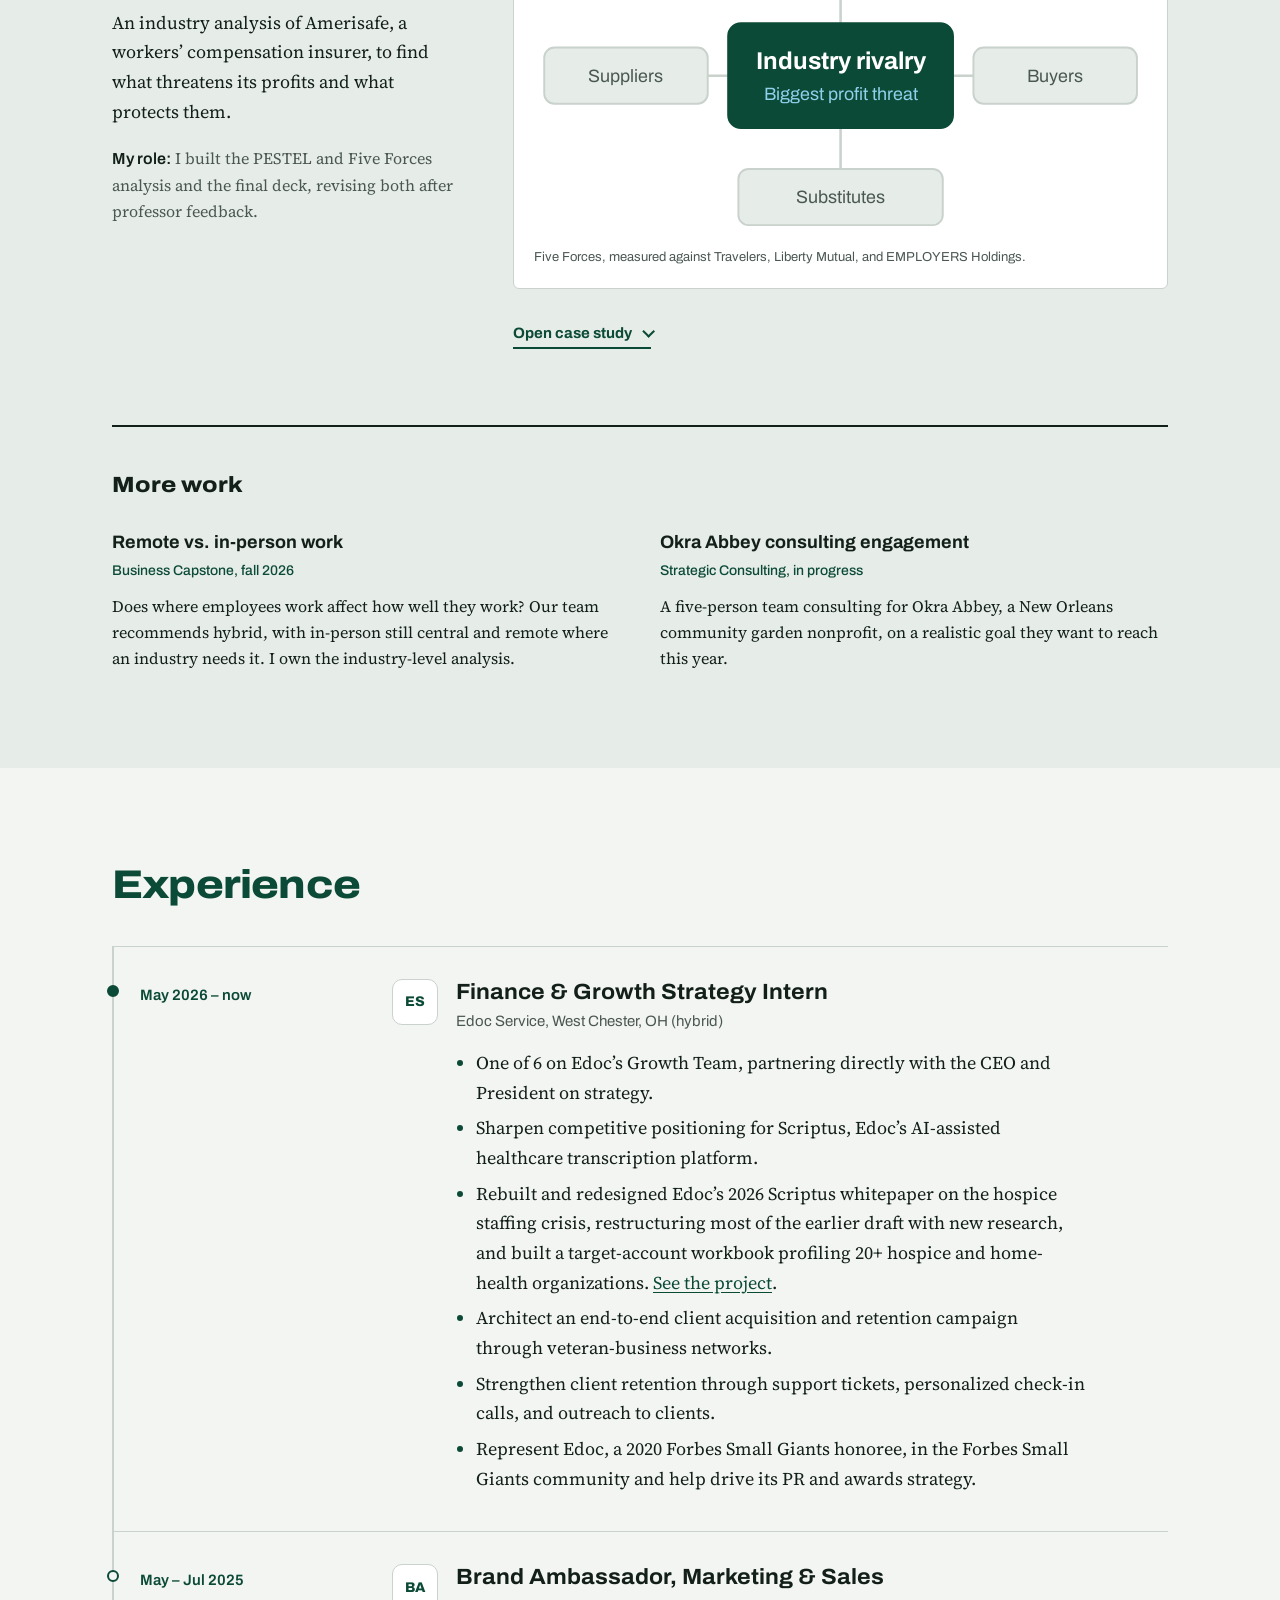
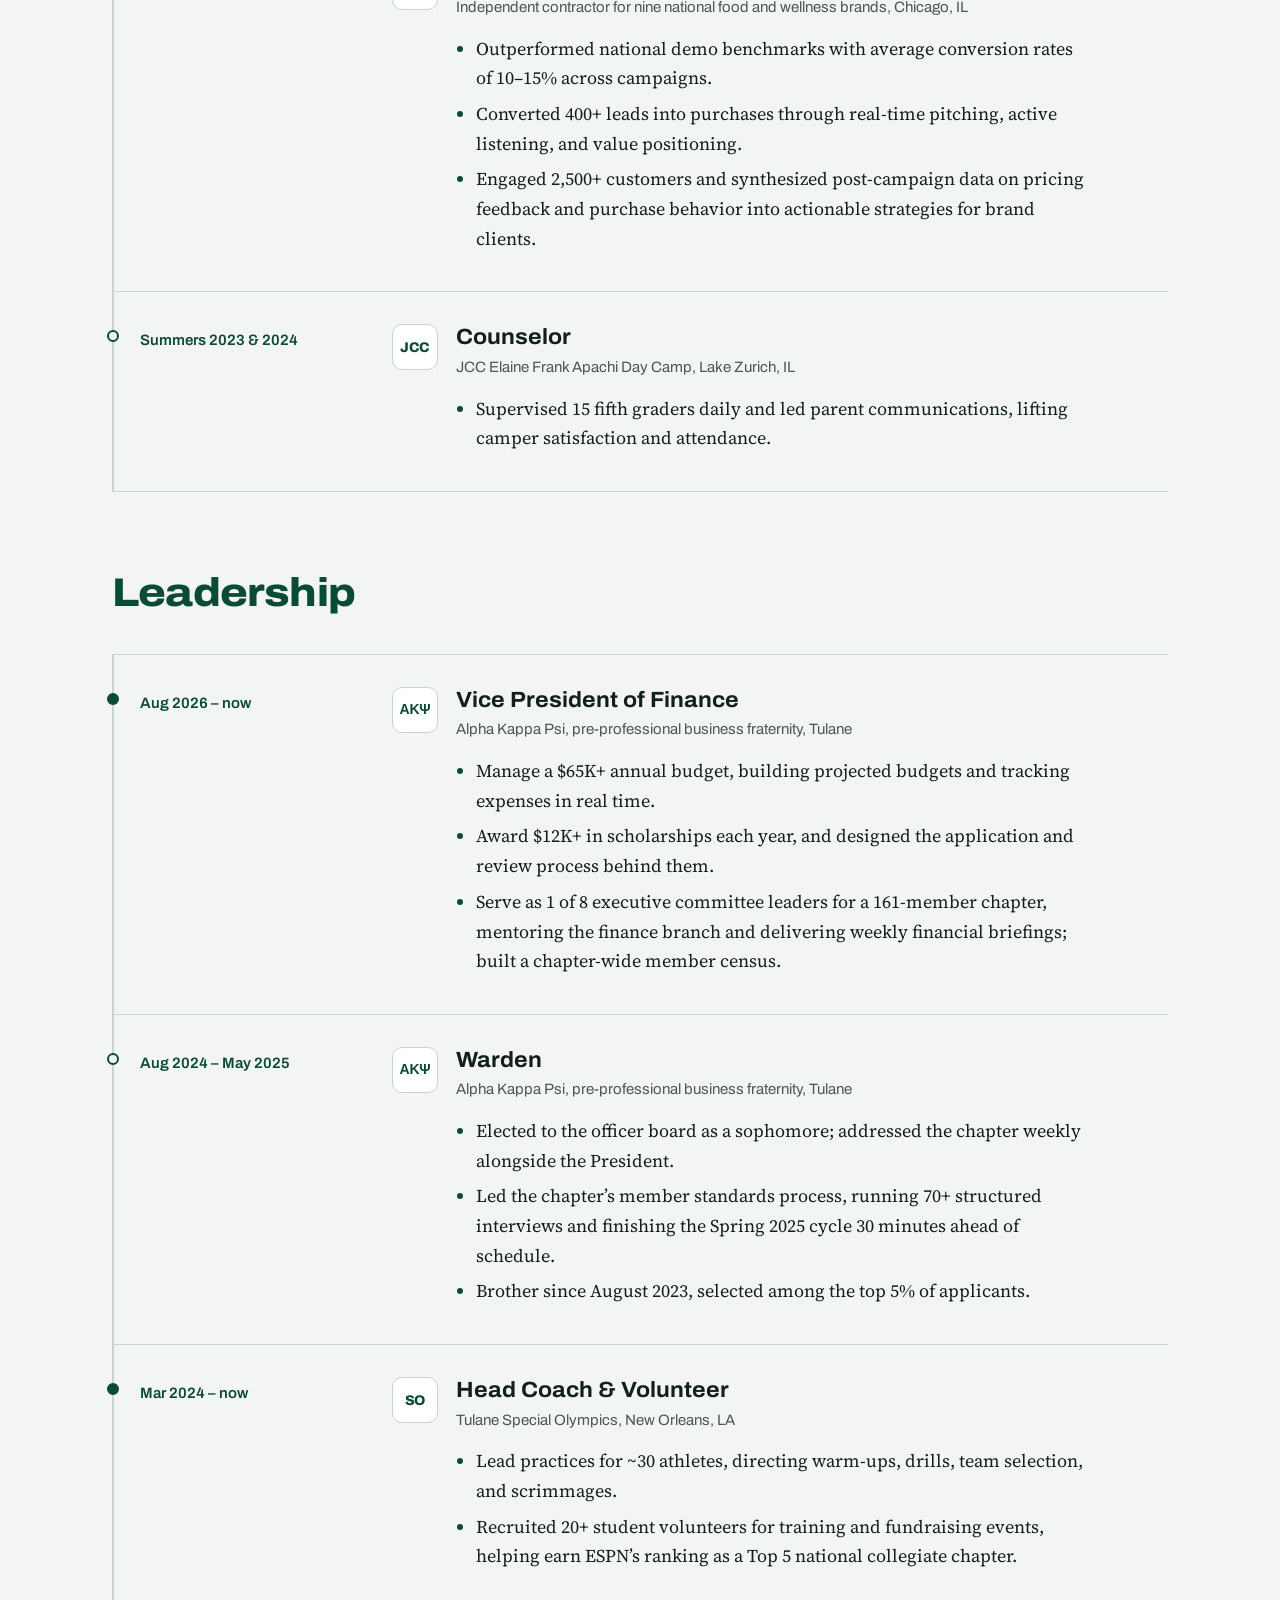
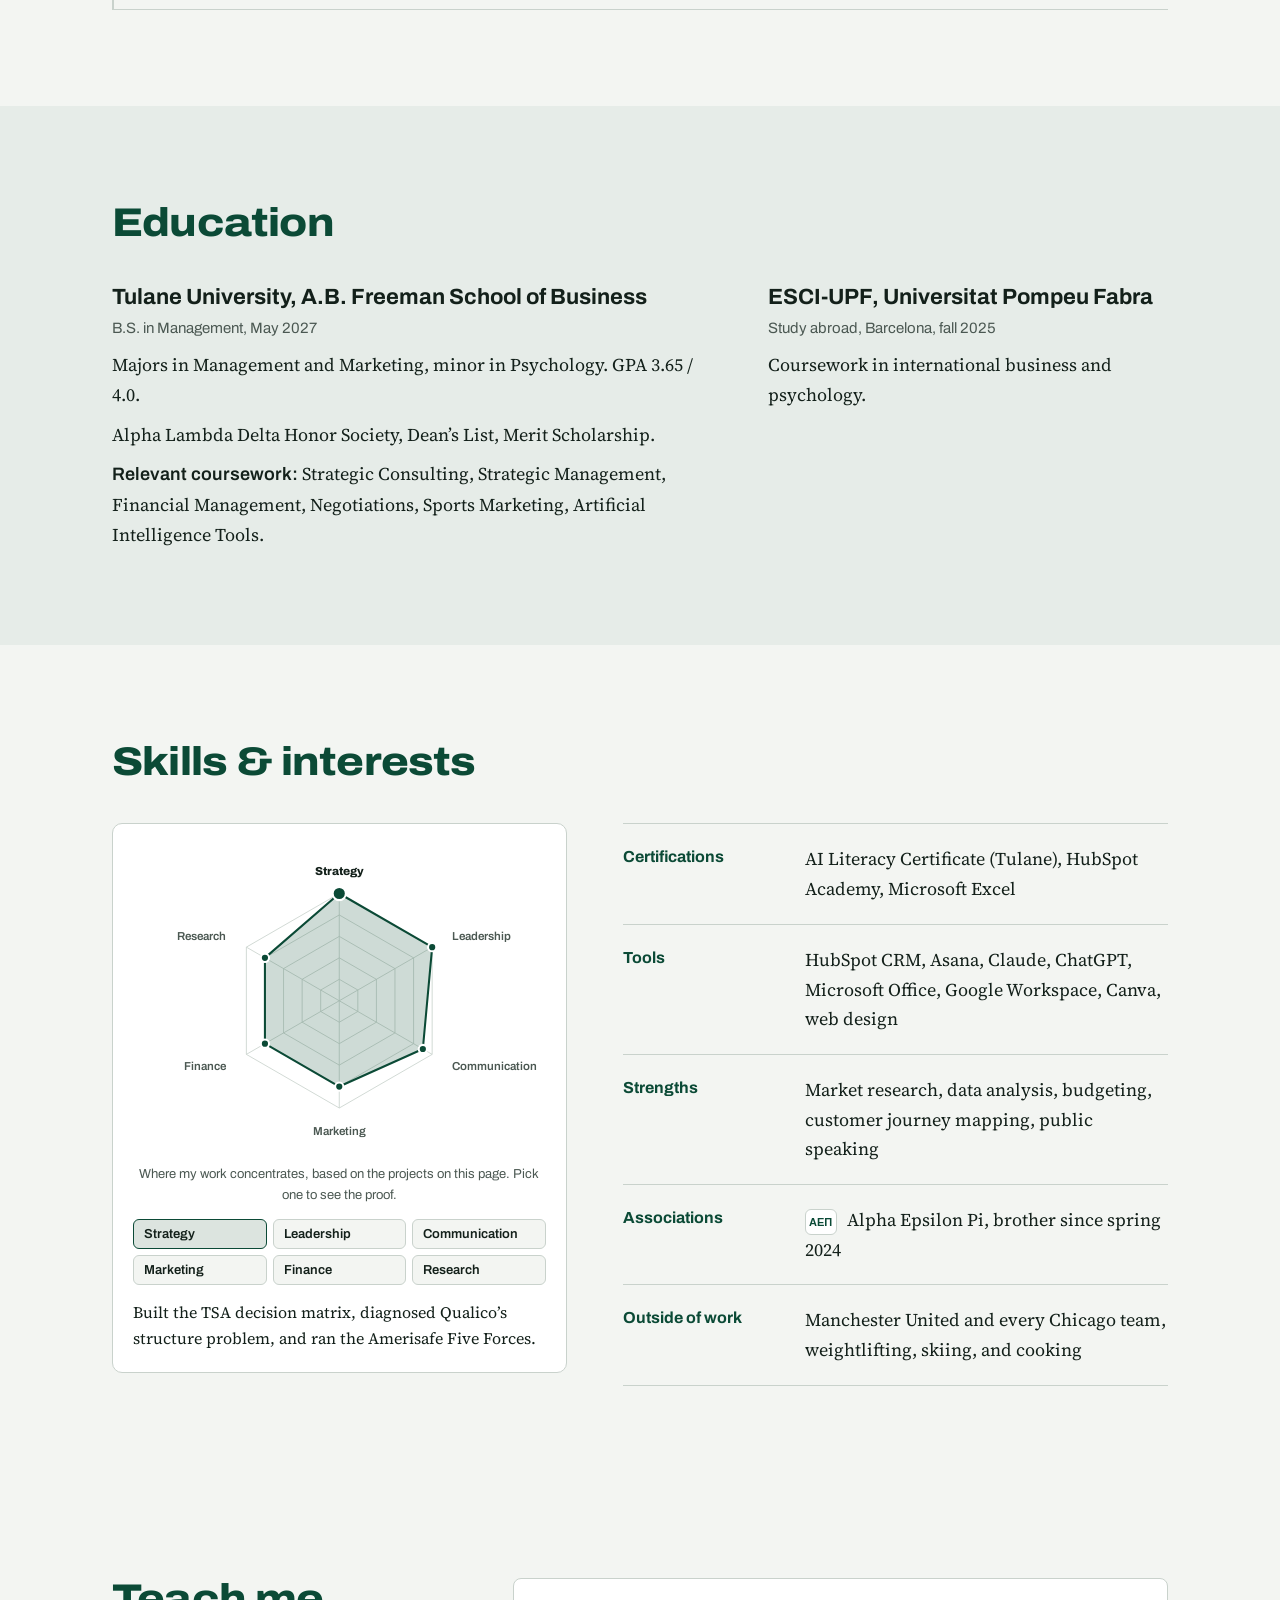
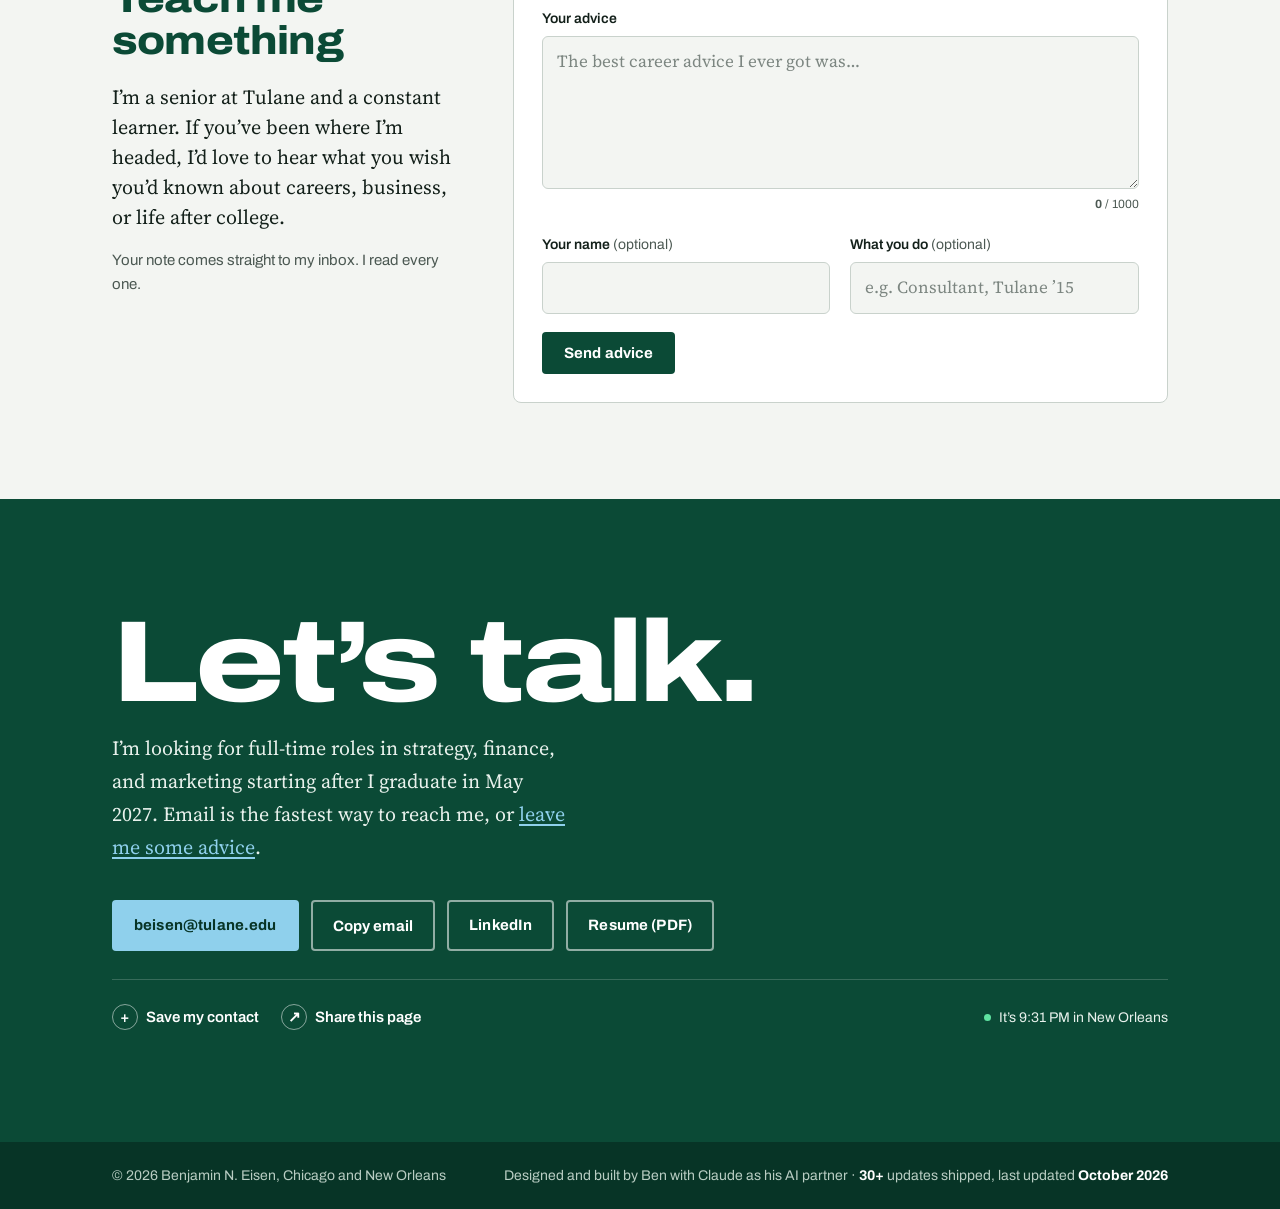
==== commit a74dcc70: "Fix Ask about Ben on phones; trim the hero - Chat sheet now sizes to the visible screen, so the keyb" ====
--- a/index.html
+++ b/index.html
@@ -31,13 +31,13 @@
   <link rel="preconnect" href="https://fonts.gstatic.com" crossorigin>
   <link href="https://fonts.googleapis.com/css2?family=Archivo:wdth,wght@62..125,400..800&family=Source+Serif+4:opsz,wght@8..60,400;8..60,600&display=swap" rel="stylesheet">
   <link rel="preload" as="image" href="assets/ben-eisen.webp">
-  <link rel="stylesheet" href="style.css?v=20261015e">
+  <link rel="stylesheet" href="style.css?v=20261022a">
   <script>
     document.documentElement.classList.replace('no-js', 'js');
     try { var t = localStorage.getItem('theme'); if (t) document.documentElement.dataset.theme = t; } catch (e) {}
   </script>
-  <script src="main.js?v=20261015e" defer></script>
-  <script src="ask.js?v=20261015e" defer></script>
+  <script src="main.js?v=20261022a" defer></script>
+  <script src="ask.js?v=20261022a" defer></script>
 
   <script type="application/ld+json">
   {
@@ -117,15 +117,6 @@
       <figure class="hero-photo">
         <img src="assets/ben-eisen.webp" alt="Ben Eisen in a navy suit, smiling" width="960" height="1200" fetchpriority="high">
       </figure>
-    </section>
-
-    <!-- Ticker -->
-    <section class="ticker" aria-label="Career highlights ticker">
-      <p class="tk-label"><span class="tk-dot" aria-hidden="true"></span>$BEN<span class="tk-rating">&#9650; Trending up</span></p>
-      <div class="tk-window">
-        <ul class="tk-track"><li><span class="tk-sym">BUDGET</span><span class="tk-val">$65K+</span><span class="tk-up"><i aria-hidden="true">&#9650;</i>managed yearly</span></li><li><span class="tk-sym">SCHOLARSHIPS</span><span class="tk-val">$12K+</span><span class="tk-up"><i aria-hidden="true">&#9650;</i>awarded yearly</span></li><li><span class="tk-sym">LEADS</span><span class="tk-val">400+</span><span class="tk-up"><i aria-hidden="true">&#9650;</i>converted to sales</span></li><li><span class="tk-sym">CUSTOMERS</span><span class="tk-val">2,500+</span><span class="tk-up"><i aria-hidden="true">&#9650;</i>engaged</span></li><li><span class="tk-sym">CONVERSION</span><span class="tk-val">10&ndash;15%</span><span class="tk-up"><i aria-hidden="true">&#9650;</i>above benchmark</span></li><li><span class="tk-sym">GROWTH TEAM</span><span class="tk-val">1 of 6</span><span class="tk-up"><i aria-hidden="true">&#9650;</i>at Edoc</span></li><li><span class="tk-sym">GPA</span><span class="tk-val">3.65</span><span class="tk-up"><i aria-hidden="true">&#9650;</i>Dean&rsquo;s List</span></li><li><span class="tk-sym">INTERVIEWS</span><span class="tk-val">70+</span><span class="tk-up"><i aria-hidden="true">&#9650;</i>run as Warden</span></li><li><span class="tk-sym">AKPSI</span><span class="tk-val">Top 5%</span><span class="tk-up"><i aria-hidden="true">&#9650;</i>of applicants</span></li><li><span class="tk-sym">VOLUNTEERS</span><span class="tk-val">20+</span><span class="tk-up"><i aria-hidden="true">&#9650;</i>recruited</span></li><li><span class="tk-sym">ESPN</span><span class="tk-val">Top 5</span><span class="tk-up"><i aria-hidden="true">&#9650;</i>Special Olympics chapter</span></li><li><span class="tk-sym">WHITEPAPER</span><span class="tk-val">2026</span><span class="tk-up"><i aria-hidden="true">&#9650;</i>shipped for Scriptus</span></li></ul>
-        <ul class="tk-track tk-clone" aria-hidden="true"><li><span class="tk-sym">BUDGET</span><span class="tk-val">$65K+</span><span class="tk-up"><i aria-hidden="true">&#9650;</i>managed yearly</span></li><li><span class="tk-sym">SCHOLARSHIPS</span><span class="tk-val">$12K+</span><span class="tk-up"><i aria-hidden="true">&#9650;</i>awarded yearly</span></li><li><span class="tk-sym">LEADS</span><span class="tk-val">400+</span><span class="tk-up"><i aria-hidden="true">&#9650;</i>converted to sales</span></li><li><span class="tk-sym">CUSTOMERS</span><span class="tk-val">2,500+</span><span class="tk-up"><i aria-hidden="true">&#9650;</i>engaged</span></li><li><span class="tk-sym">CONVERSION</span><span class="tk-val">10&ndash;15%</span><span class="tk-up"><i aria-hidden="true">&#9650;</i>above benchmark</span></li><li><span class="tk-sym">GROWTH TEAM</span><span class="tk-val">1 of 6</span><span class="tk-up"><i aria-hidden="true">&#9650;</i>at Edoc</span></li><li><span class="tk-sym">GPA</span><span class="tk-val">3.65</span><span class="tk-up"><i aria-hidden="true">&#9650;</i>Dean&rsquo;s List</span></li><li><span class="tk-sym">INTERVIEWS</span><span class="tk-val">70+</span><span class="tk-up"><i aria-hidden="true">&#9650;</i>run as Warden</span></li><li><span class="tk-sym">AKPSI</span><span class="tk-val">Top 5%</span><span class="tk-up"><i aria-hidden="true">&#9650;</i>of applicants</span></li><li><span class="tk-sym">VOLUNTEERS</span><span class="tk-val">20+</span><span class="tk-up"><i aria-hidden="true">&#9650;</i>recruited</span></li><li><span class="tk-sym">ESPN</span><span class="tk-val">Top 5</span><span class="tk-up"><i aria-hidden="true">&#9650;</i>Special Olympics chapter</span></li><li><span class="tk-sym">WHITEPAPER</span><span class="tk-val">2026</span><span class="tk-up"><i aria-hidden="true">&#9650;</i>shipped for Scriptus</span></li></ul>
-      </div>
     </section>
 
     <!-- Credentials -->
--- a/style.css
+++ b/style.css
@@ -1060,3 +1060,16 @@
 .now-k { font-size: 12px; font-weight: 800; letter-spacing: .12em; text-transform: uppercase; color: var(--sky); }
 .now-i + .now-i::before { content: ""; display: inline-block; width: 4px; height: 4px; border-radius: 50%; background: var(--sky); margin: 0 14px 3px 0; vertical-align: middle; }
 @media (max-width: 480px) { .now { display: grid; grid-template-columns: auto 1fr; gap: 3px 12px; font-size: 14px; line-height: 1.35; } .now-k { grid-row: span 2; padding-top: 2px; } .now-i + .now-i::before { display: none; } }
+
+/* ============ Ask about Ben: phone fixes ============ */
+html.ask-open, html.ask-open body { overflow: hidden; }
+html.ask-open body { position: fixed; left: 0; right: 0; width: 100%; }
+@media (max-width: 900px) {
+  .ask { max-height: none; animation-name: askUp; }
+  .ask-form { padding-bottom: max(12px, env(safe-area-inset-bottom)); }
+  .ask-log { -webkit-overflow-scrolling: touch; }
+  .ask-close { width: 44px; height: 44px; }
+  .dock-ask { gap: 6px; }
+  .dock-ask::before { content: ""; width: 7px; height: 7px; border-radius: 50%; background: #7ff0b4; box-shadow: 0 0 0 3px rgba(127,240,180,.18); }
+}
+@keyframes askUp { from { transform: translateY(40px); opacity: 0; } to { transform: none; opacity: 1; } }
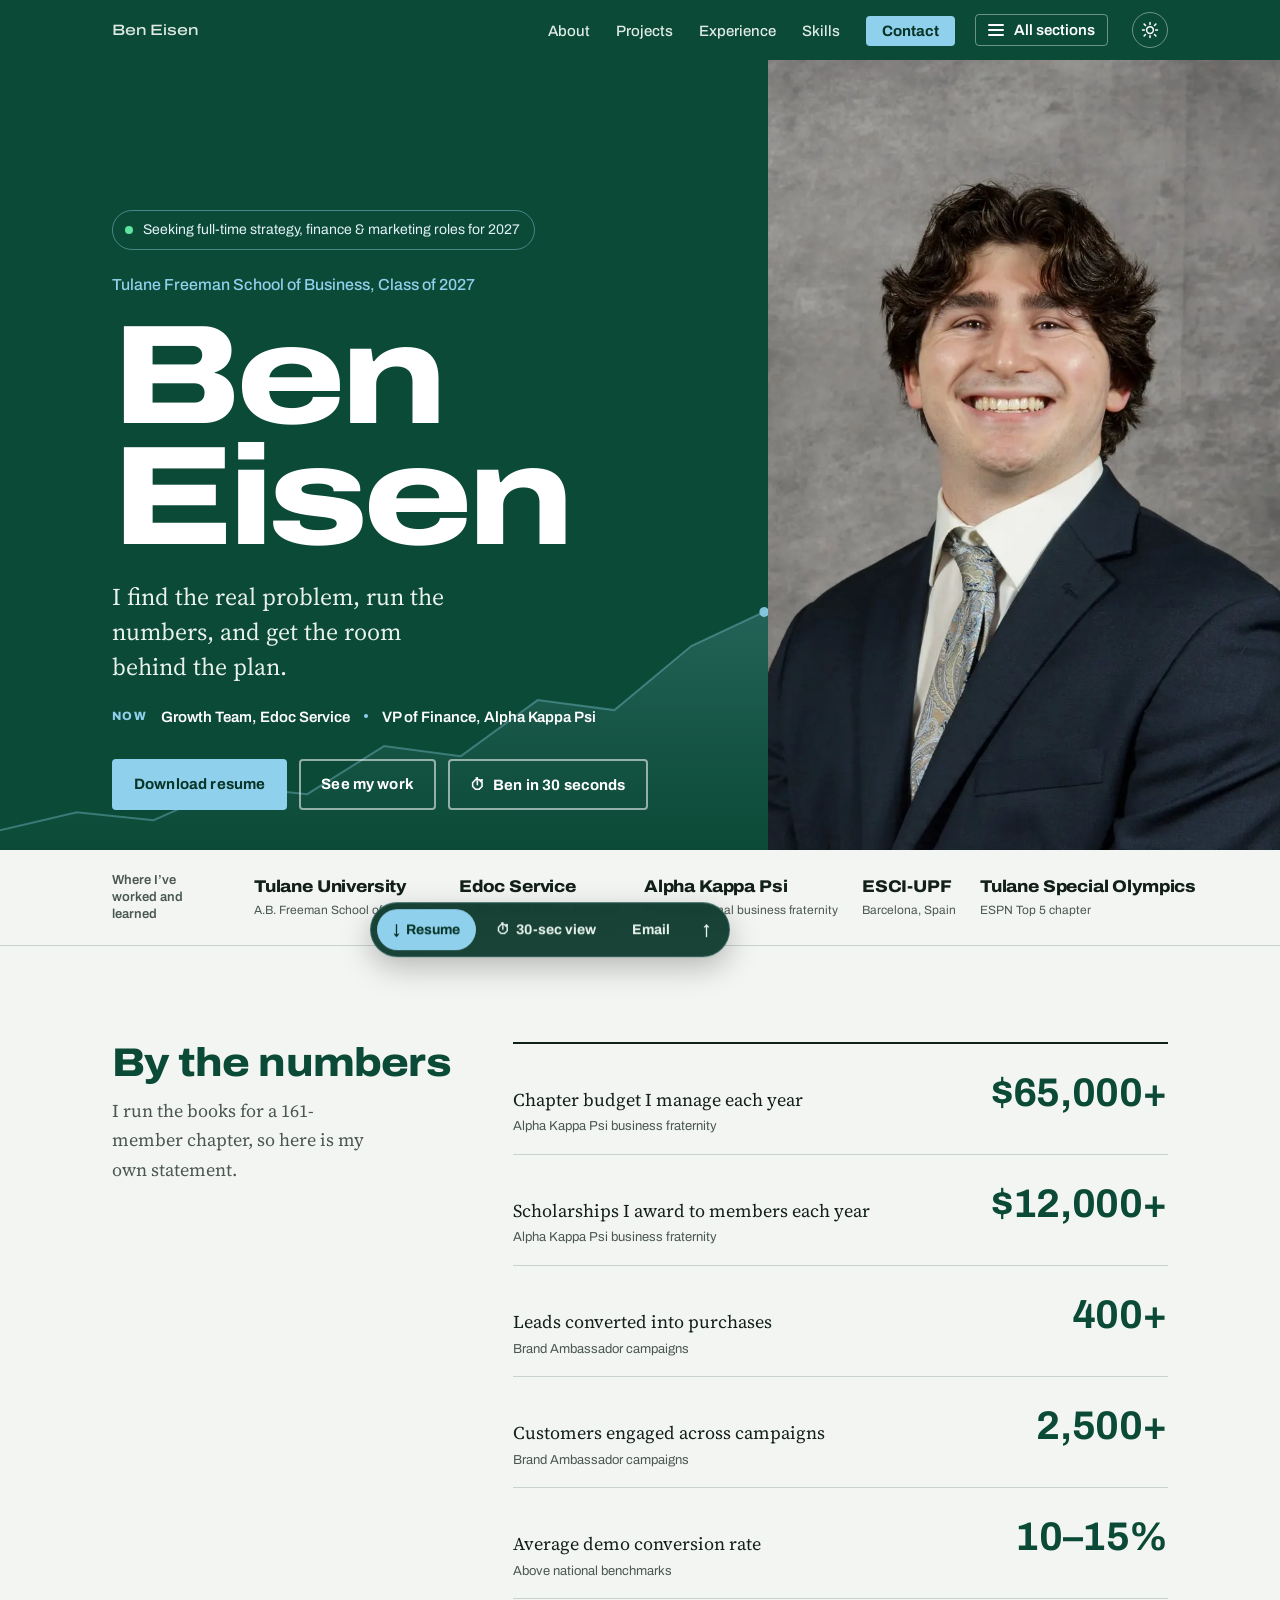
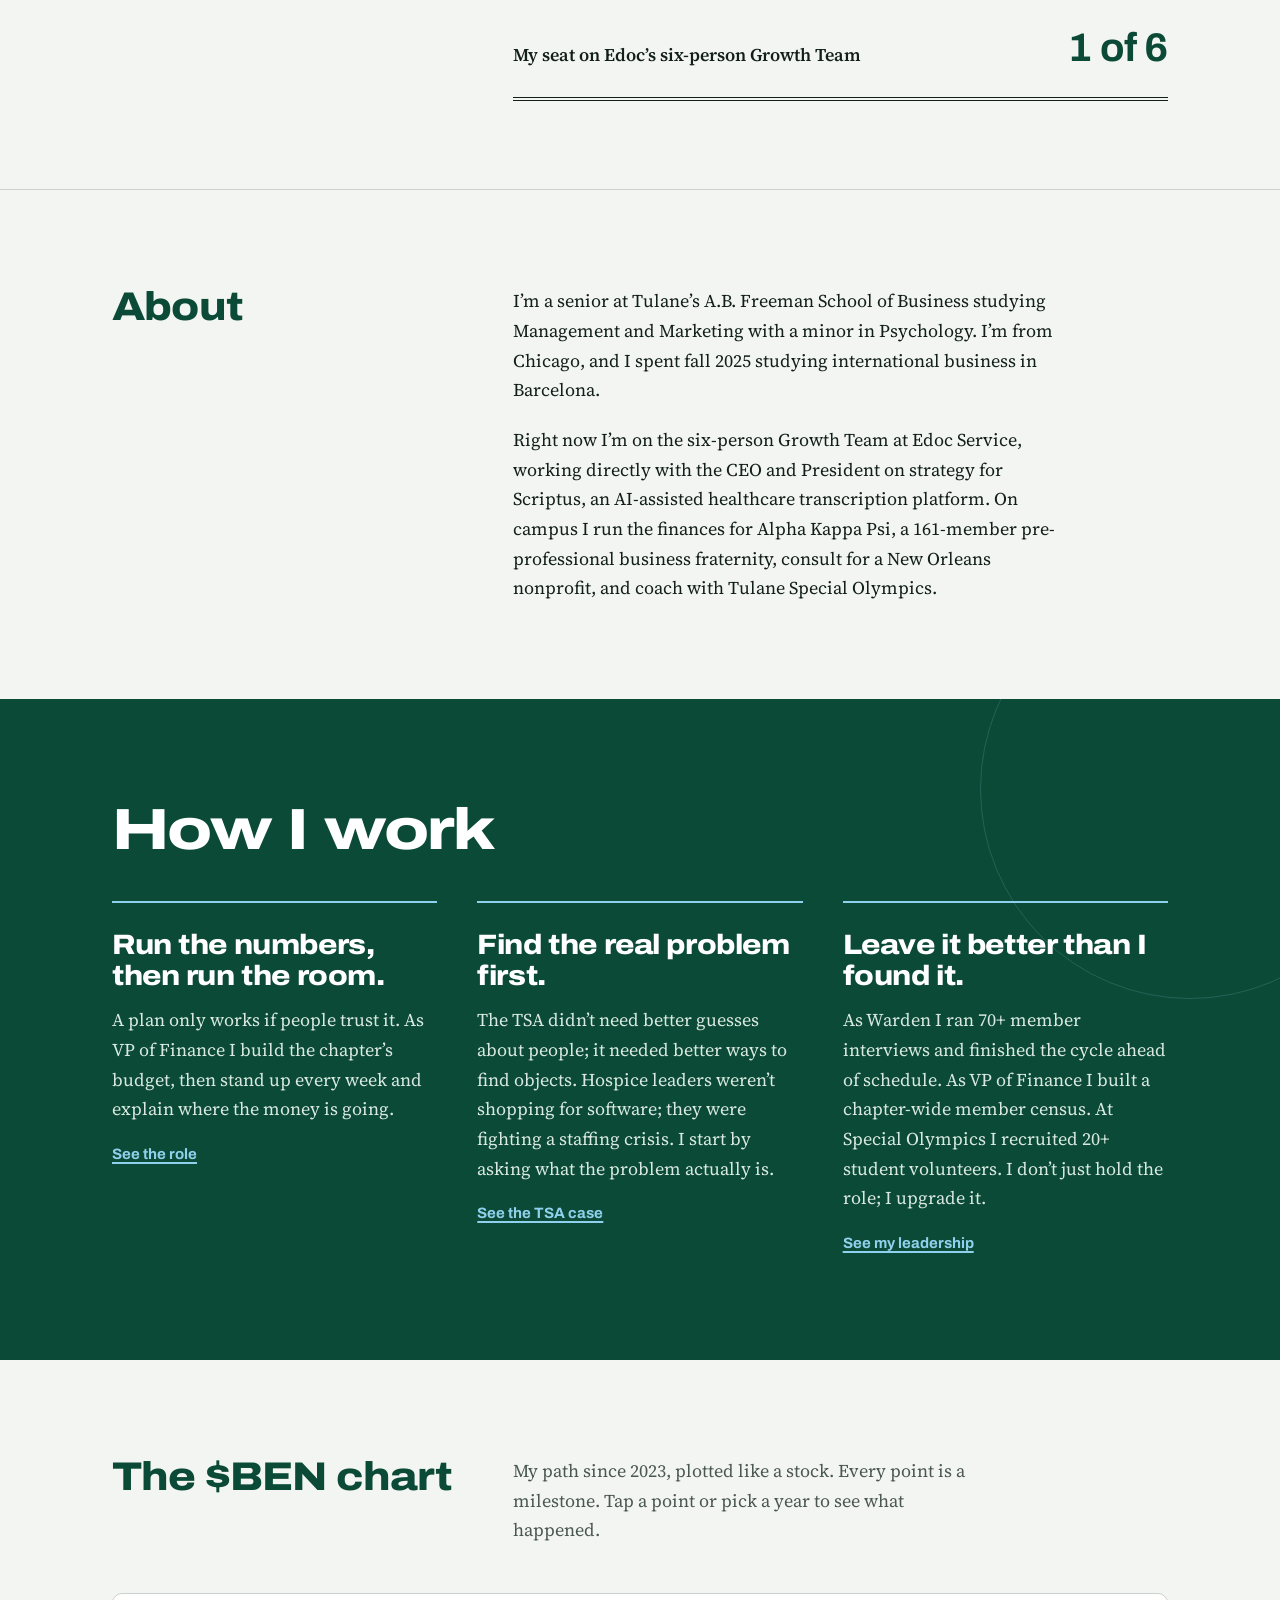
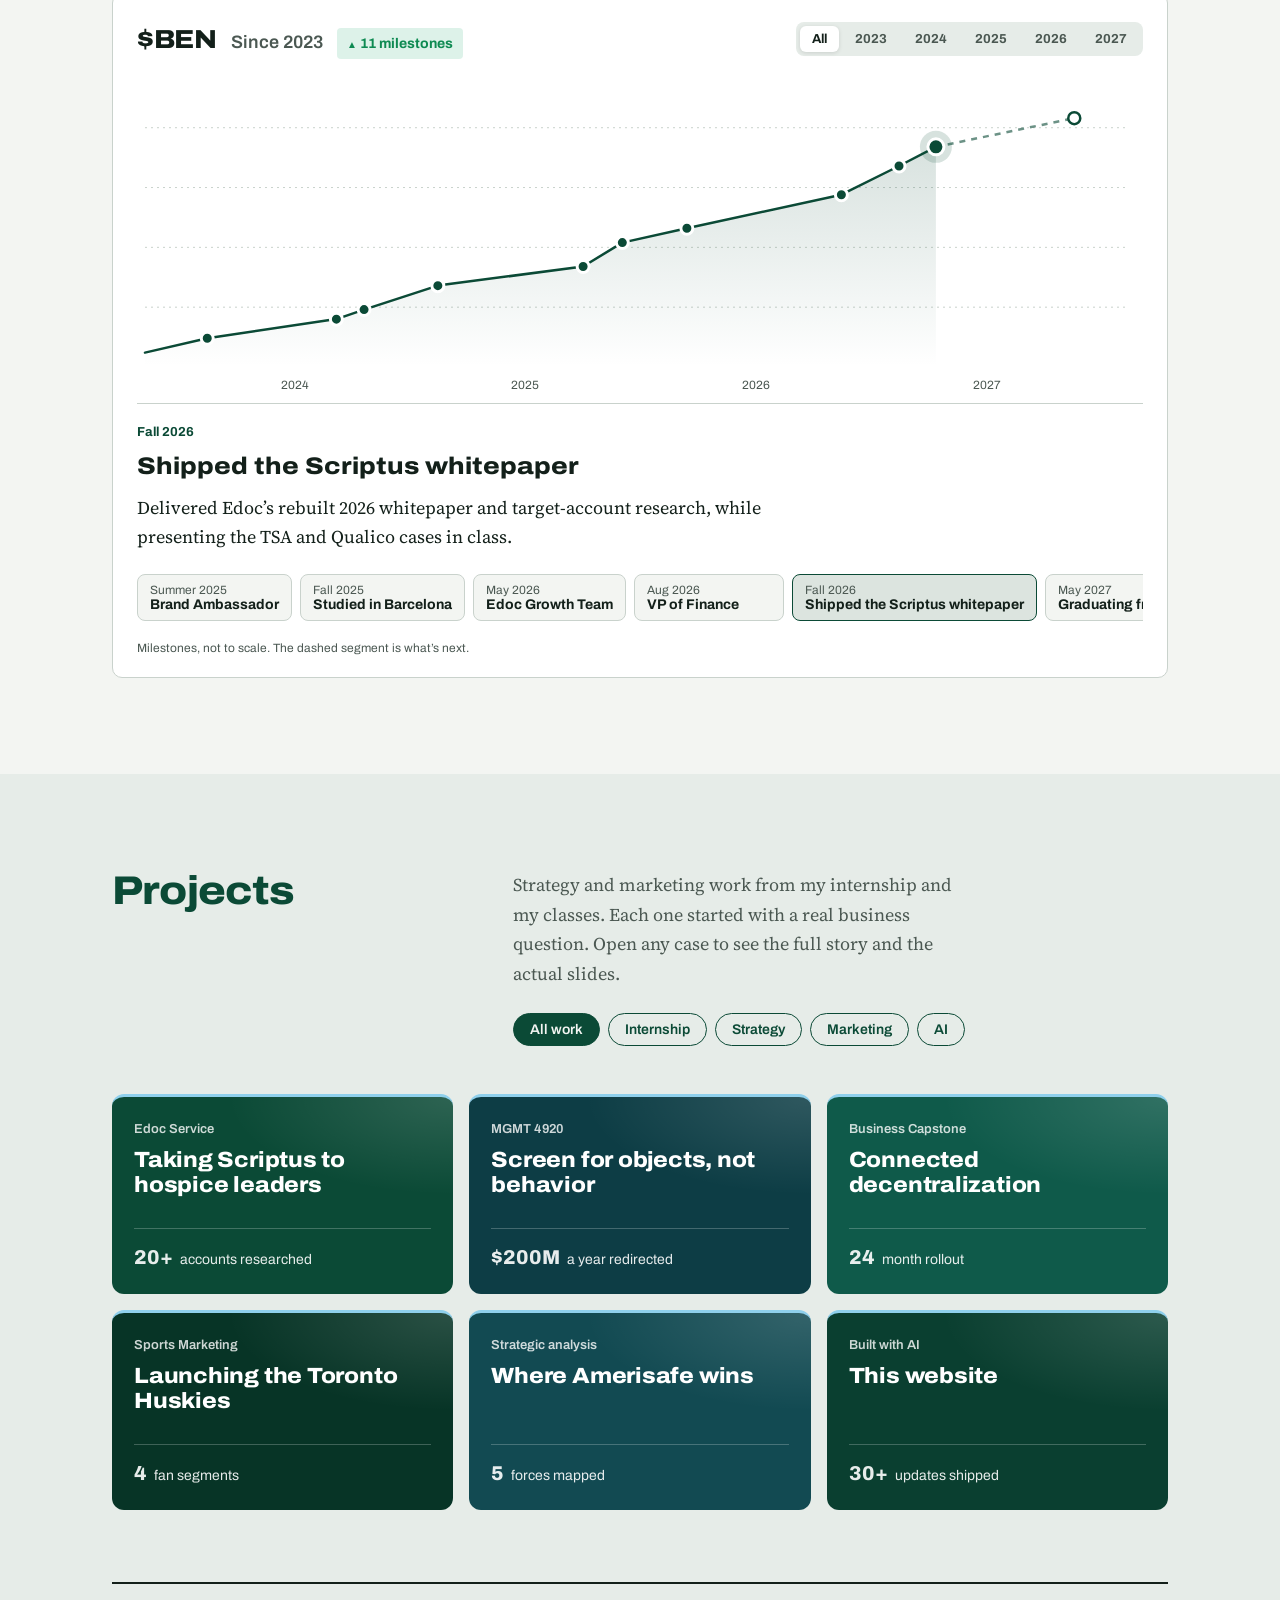
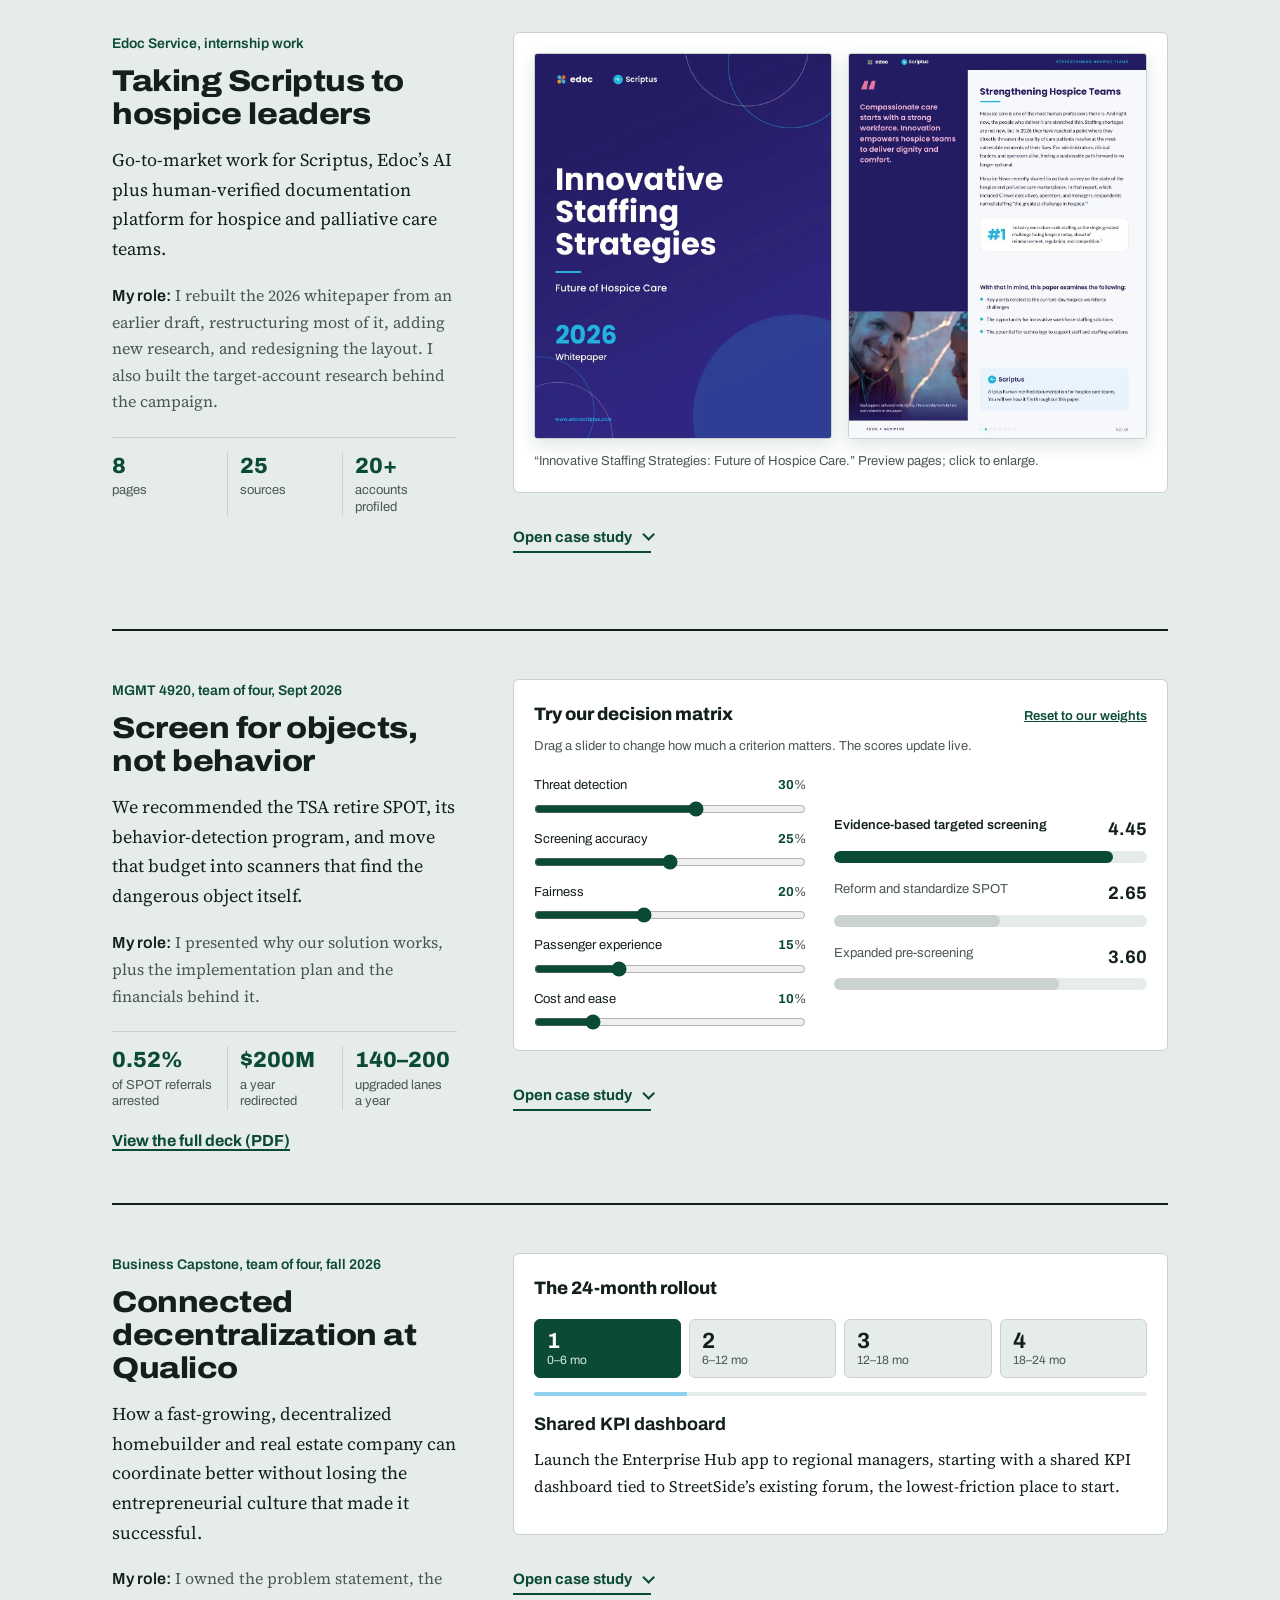
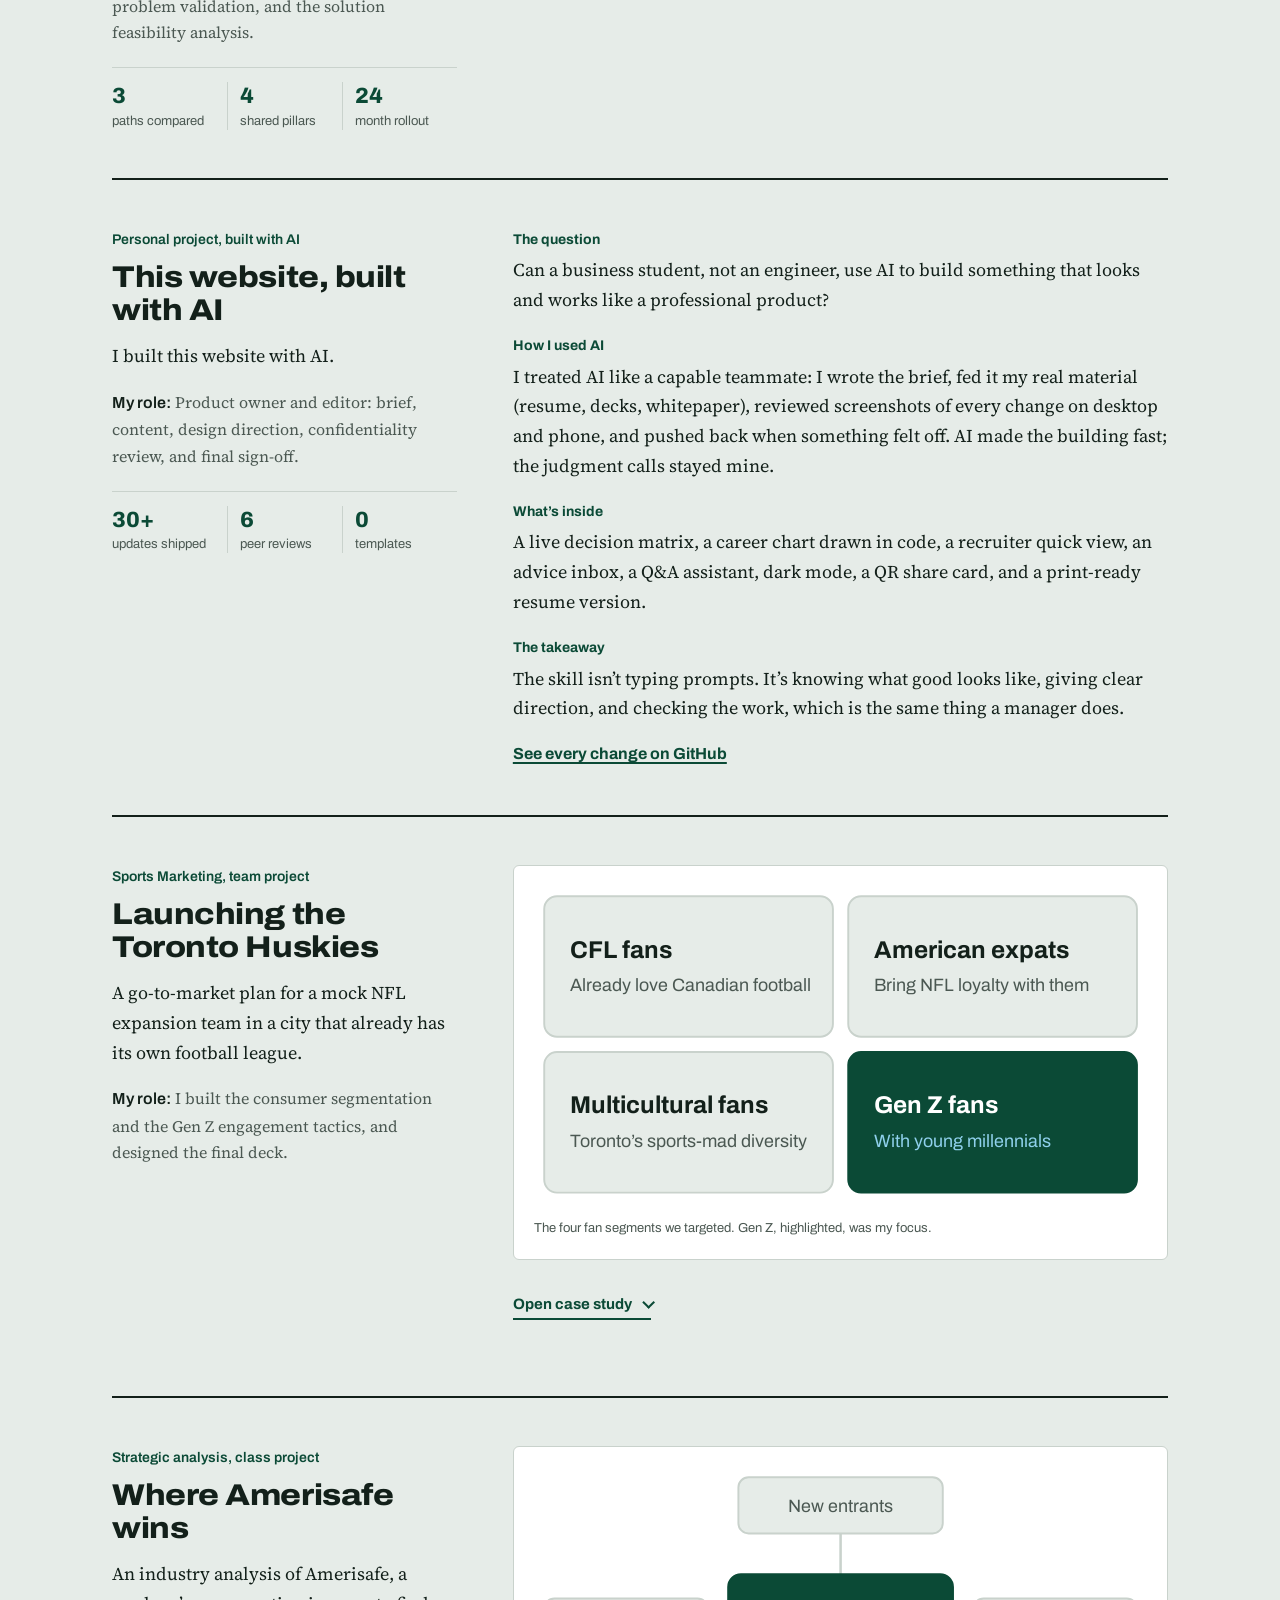
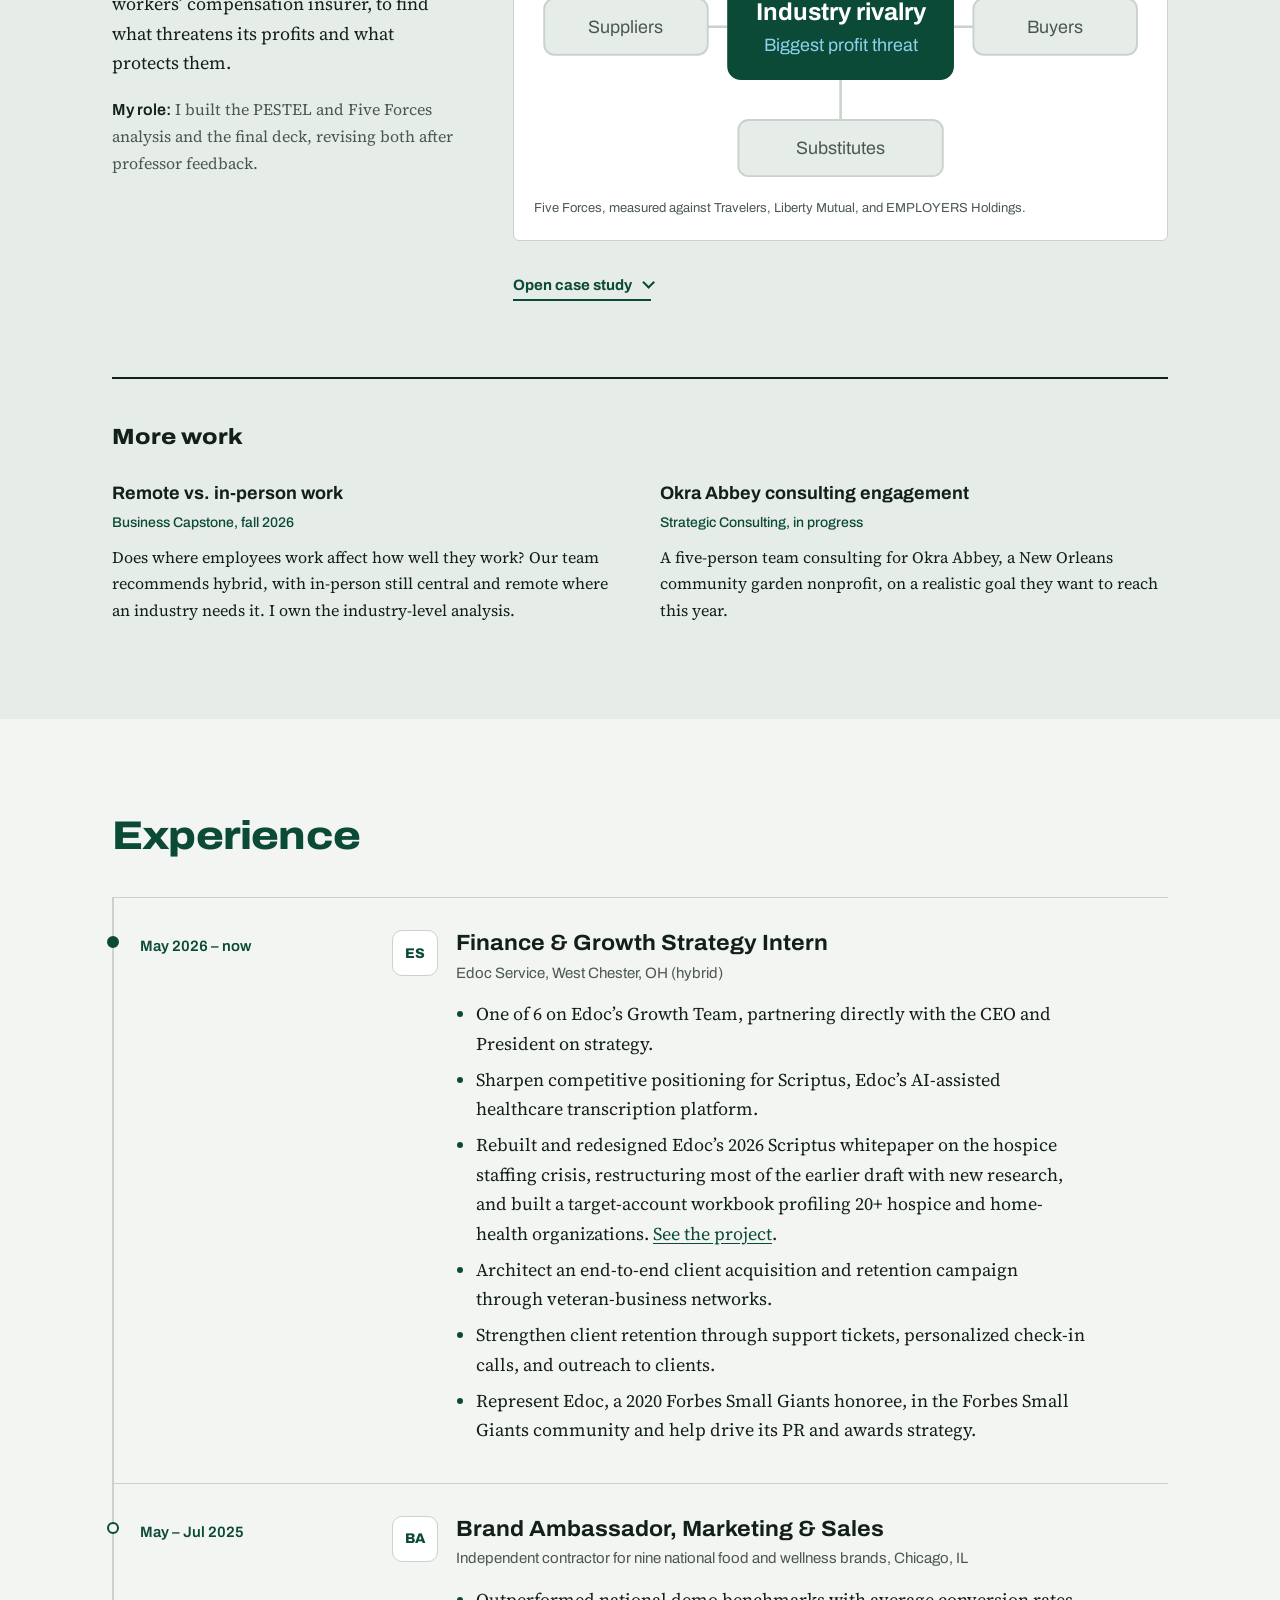
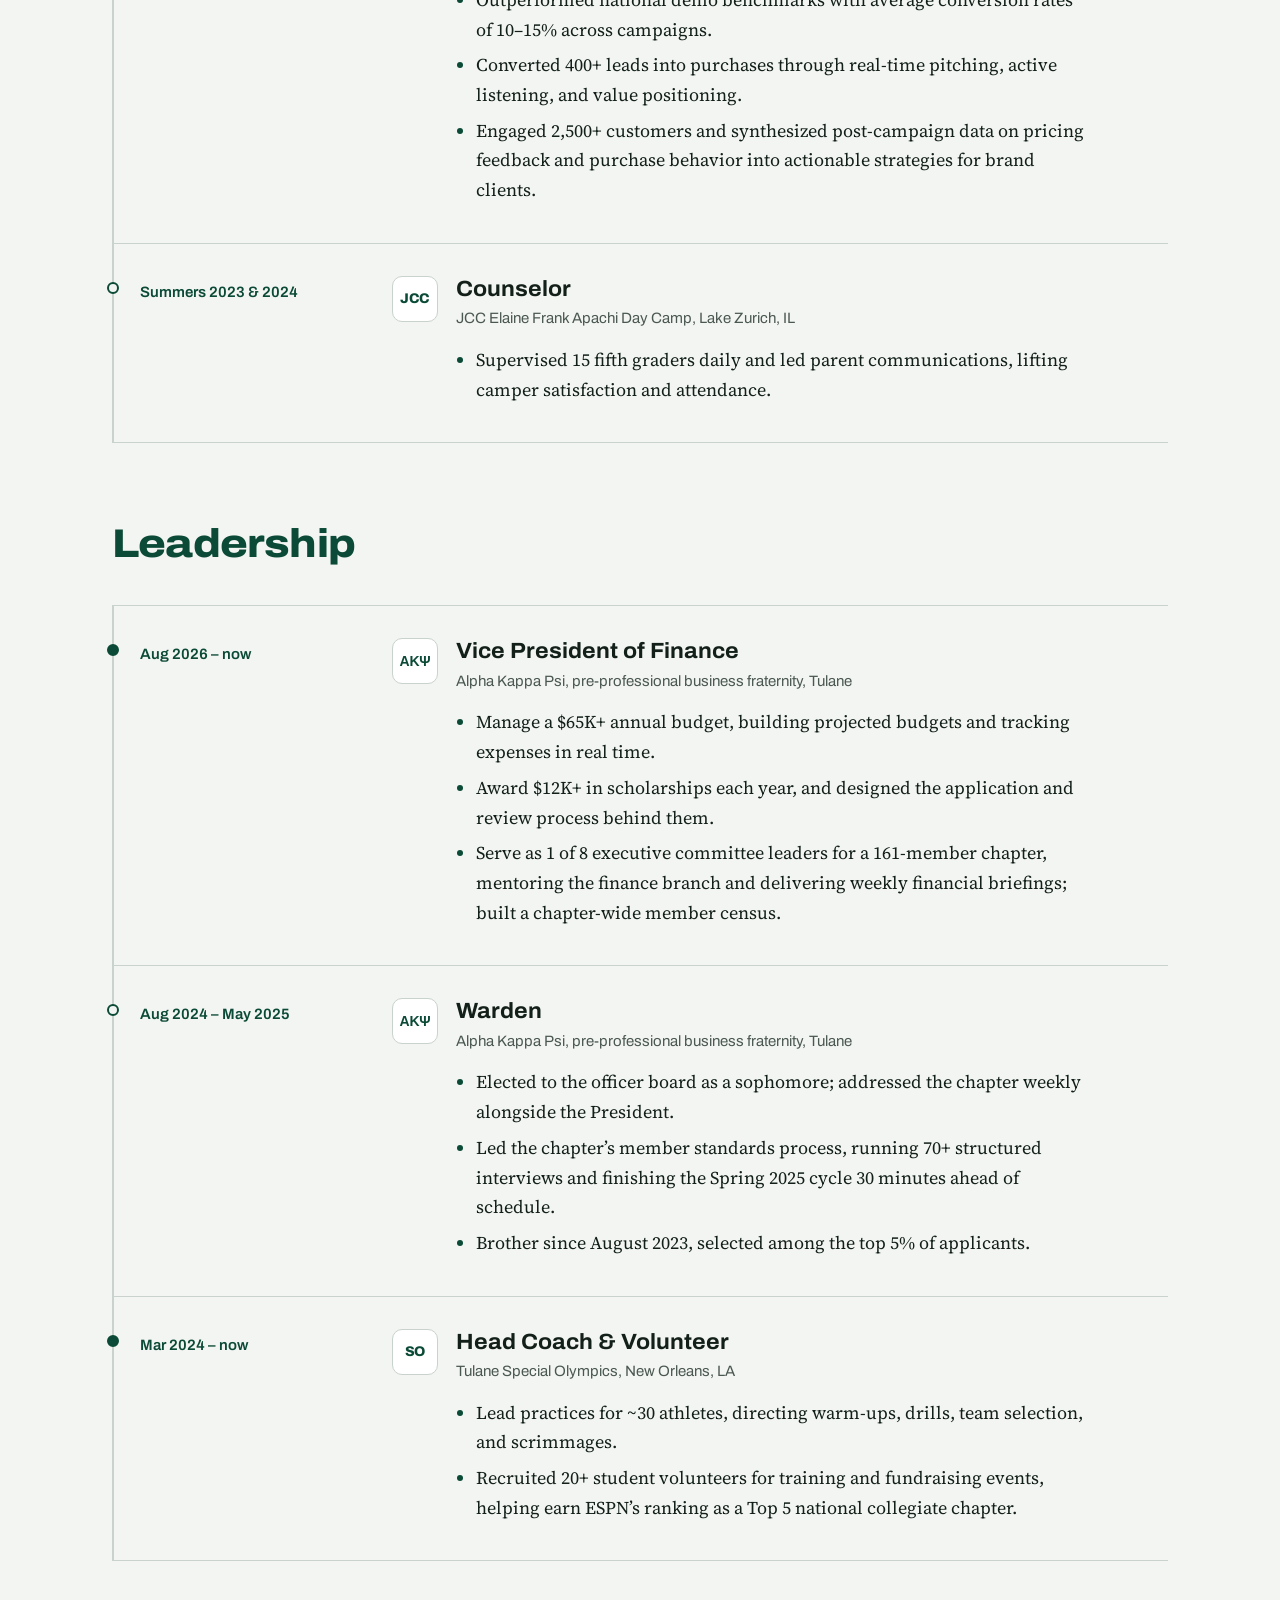
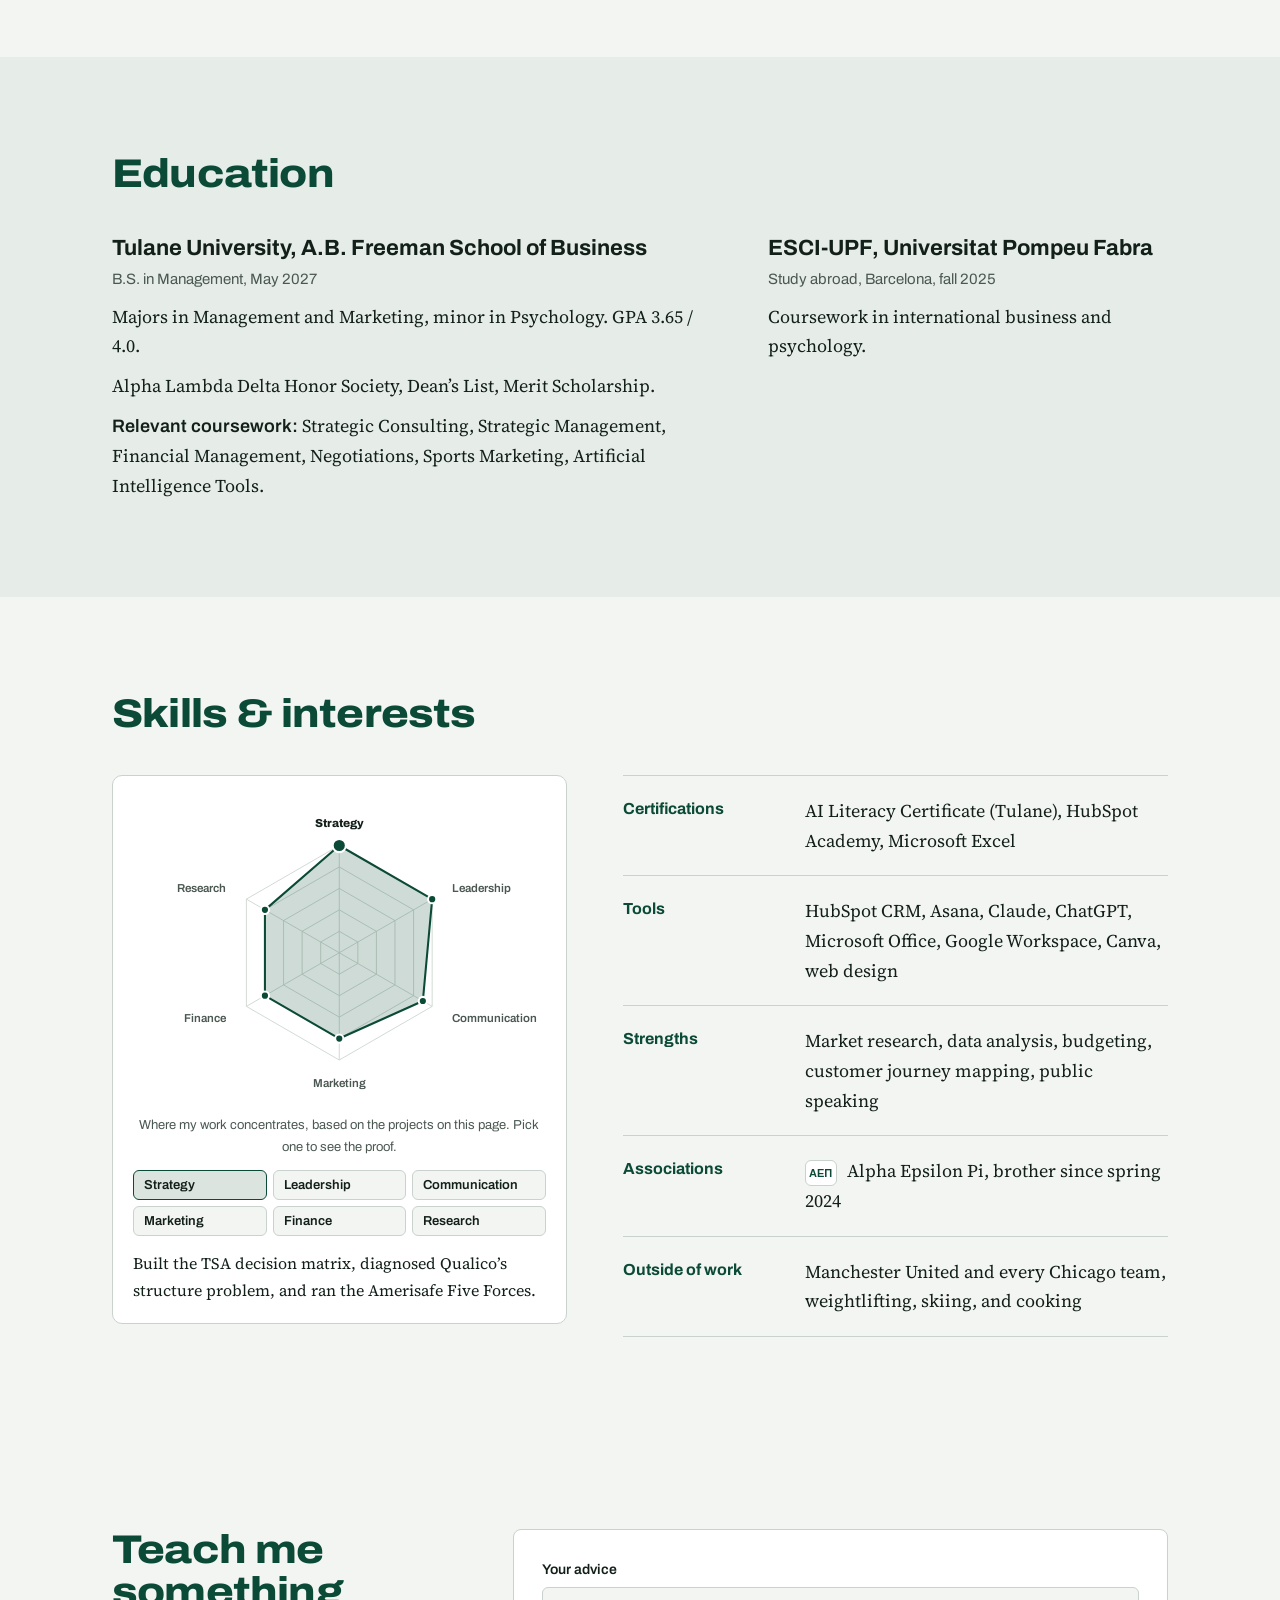
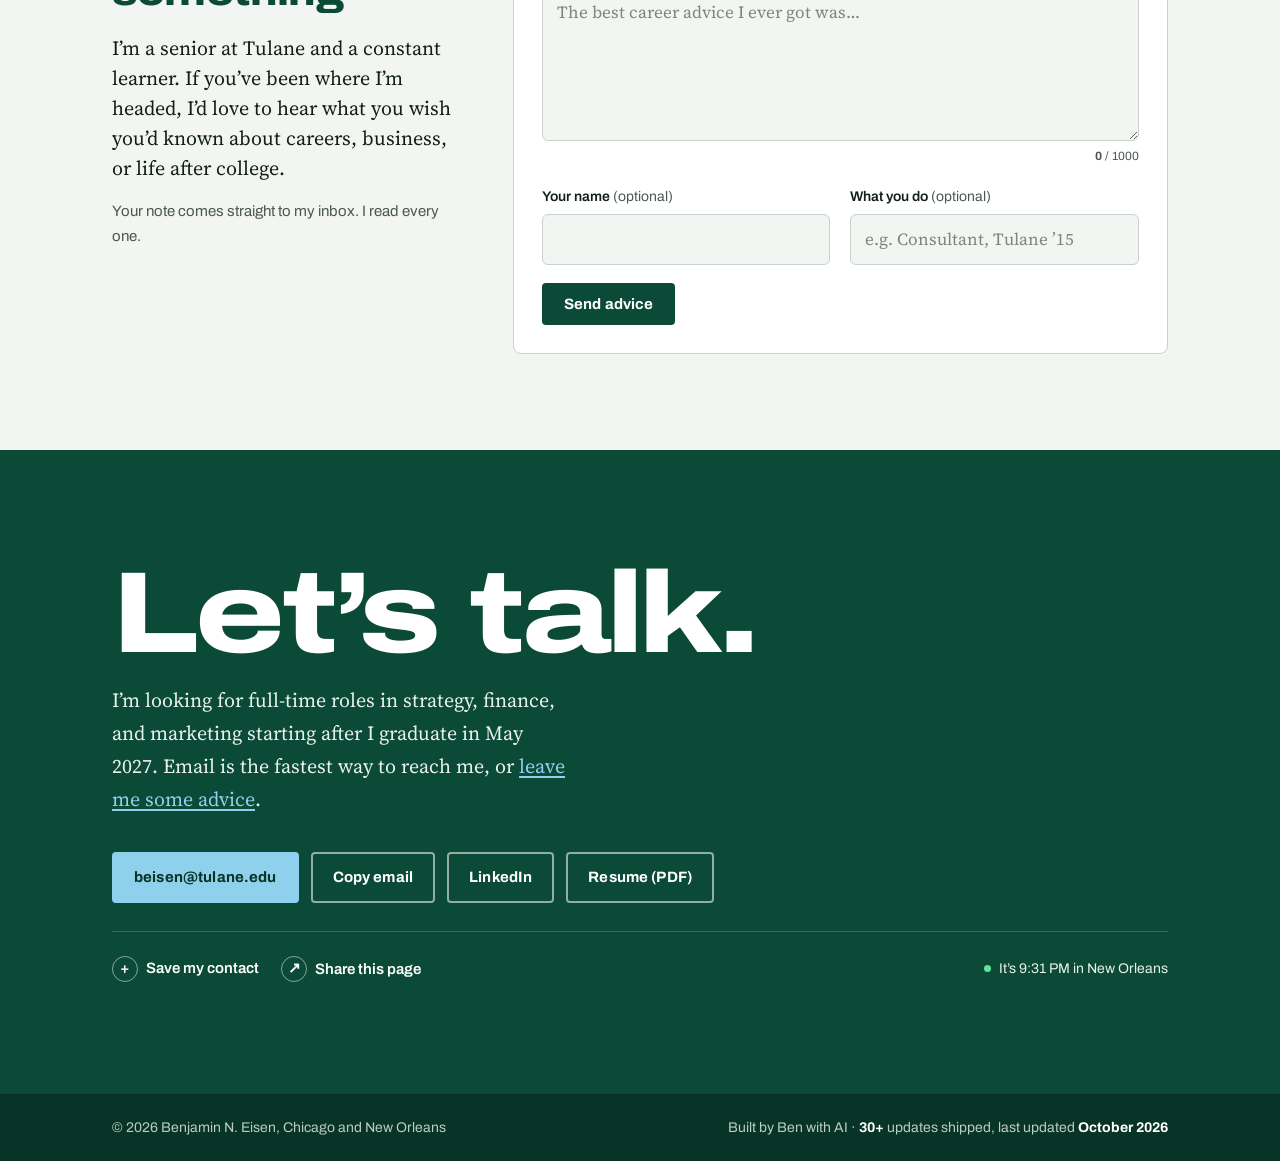
==== commit 4fec531b: "Remove the build timeline; simplify AI wording to 'built with AI' Co-Authored-By: Claude Opus 5.5 <n" ====
--- a/index.html
+++ b/index.html
@@ -31,13 +31,13 @@
   <link rel="preconnect" href="https://fonts.gstatic.com" crossorigin>
   <link href="https://fonts.googleapis.com/css2?family=Archivo:wdth,wght@62..125,400..800&family=Source+Serif+4:opsz,wght@8..60,400;8..60,600&display=swap" rel="stylesheet">
   <link rel="preload" as="image" href="assets/ben-eisen.webp">
-  <link rel="stylesheet" href="style.css?v=20261022a">
+  <link rel="stylesheet" href="style.css?v=20261022b">
   <script>
     document.documentElement.classList.replace('no-js', 'js');
     try { var t = localStorage.getItem('theme'); if (t) document.documentElement.dataset.theme = t; } catch (e) {}
   </script>
-  <script src="main.js?v=20261022a" defer></script>
-  <script src="ask.js?v=20261022a" defer></script>
+  <script src="main.js?v=20261022b" defer></script>
+  <script src="ask.js?v=20261022b" defer></script>
 
   <script type="application/ld+json">
   {
@@ -406,36 +406,22 @@
         <article class="case reveal" data-cat="ai" id="case-site">
           <div class="case-meta">
             <p class="case-tag">Personal project, built with AI</p>
-            <h3>This website, built with an AI partner</h3>
-            <p class="case-sum">I designed and shipped this site in about two weeks, using Claude as my coding partner. I set the direction, made every content and design call, and checked every change before it went live.</p>
+            <h3>This website, built with AI</h3>
+            <p class="case-sum">I built this website with AI.</p>
             <p class="case-role"><strong>My role:</strong> Product owner and editor: brief, content, design direction, confidentiality review, and final sign-off.</p>
             <ul class="kpis" aria-label="Key numbers">
               <li><b class="cs-commits">30+</b> updates shipped</li><li><b>6</b> peer reviews</li><li><b>0</b> templates</li>
             </ul>
           </div>
           <div class="case-body">
-            <figure class="case-visual build-log" aria-labelledby="build-cap">
-              <p class="matrix-title" id="build-cap">How it came together</p>
-              <ol class="build-steps">
-                <li><time>Sep 28</time><b>Version 1 live</b><span>Resume rebuilt in Freeman format, first site published on GitHub Pages</span></li>
-                <li><time>Oct 1&ndash;7</time><b>Peer review</b><span>Six classmates said: stand out more, show real work, fix contrast</span></li>
-                <li><time>Oct 11</time><b>Rebuild</b><span>New design, five case studies, interactive matrix and roadmap, every change logged separately</span></li>
-                <li><time>Oct 11</time><b>Confidentiality review</b><span>Audited every Edoc and AKPsi detail and rewrote anything sensitive without weakening it</span></li>
-                <li><time>Oct 12</time><b>Ask about Ben</b><span>A Q&amp;A assistant that answers only from what&rsquo;s on this site</span></li>
-                <li><time>Oct 13</time><b>Self-audit</b><span>Reviewed the site like a recruiter would and cut about 15% of it</span></li>
-              </ol>
-            </figure>
-            <button type="button" class="case-toggle" aria-expanded="false" aria-controls="more-site"><span>Open case study</span></button>
-            <div class="case-more" id="more-site">
-              <div class="case-more-inner">
+            <div class="site-notes">
               <dl class="case-steps">
                 <div><dt>The question</dt><dd>Can a business student, not an engineer, use AI to build something that looks and works like a professional product?</dd></div>
-                <div><dt>How I used AI</dt><dd>I treated Claude like a capable teammate: I wrote the brief, fed it my real material (resume, decks, whitepaper), reviewed screenshots of every change on desktop and phone, and pushed back when something felt off. AI made the building fast; the judgment calls stayed mine.</dd></div>
+                <div><dt>How I used AI</dt><dd>I treated AI like a capable teammate: I wrote the brief, fed it my real material (resume, decks, whitepaper), reviewed screenshots of every change on desktop and phone, and pushed back when something felt off. AI made the building fast; the judgment calls stayed mine.</dd></div>
                 <div><dt>What&rsquo;s inside</dt><dd>A live decision matrix, a career chart drawn in code, a recruiter quick view, an advice inbox, a Q&amp;A assistant, dark mode, a QR share card, and a print-ready resume version.</dd></div>
                 <div><dt>The takeaway</dt><dd>The skill isn&rsquo;t typing prompts. It&rsquo;s knowing what good looks like, giving clear direction, and checking the work, which is the same thing a manager does.</dd></div>
               </dl>
               <p class="case-link"><a href="https://github.com/beisen888/beisen888.github.io/commits/main" target="_blank" rel="noopener">See every change on GitHub</a></p>
-              </div>
             </div>
           </div>
         </article>
@@ -738,7 +724,7 @@
   <footer class="footer" id="colophon">
     <div class="wrap footer-inner">
       <p>&copy; 2026 Benjamin N. Eisen, Chicago and New Orleans</p>
-      <p>Designed and built by Ben with Claude as his AI partner &middot; <b class="cs-commits">30+</b> updates shipped, last updated <b class="cs-updated">October 2026</b></p>
+      <p>Built by Ben with AI &middot; <b class="cs-commits">30+</b> updates shipped, last updated <b class="cs-updated">October 2026</b></p>
     </div>
   </footer>
   <dialog class="lightbox" aria-label="Enlarged slide">
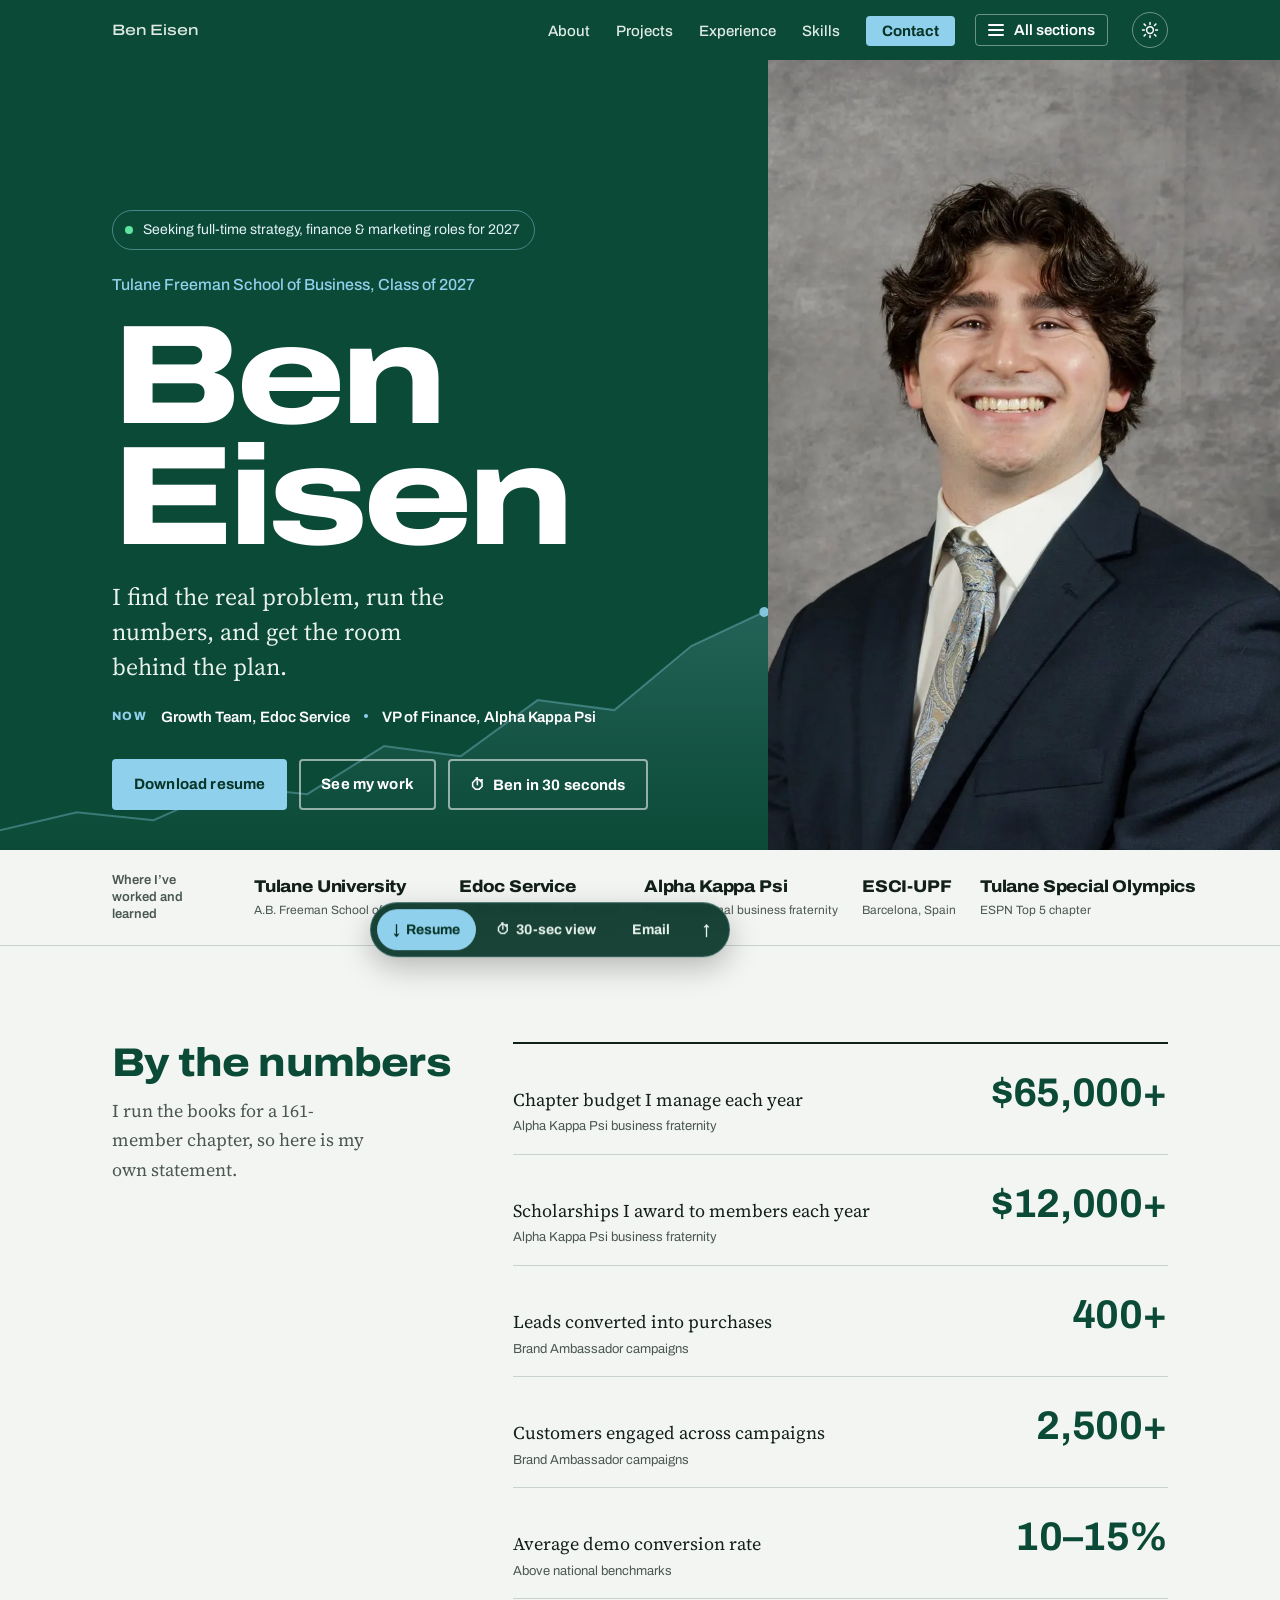
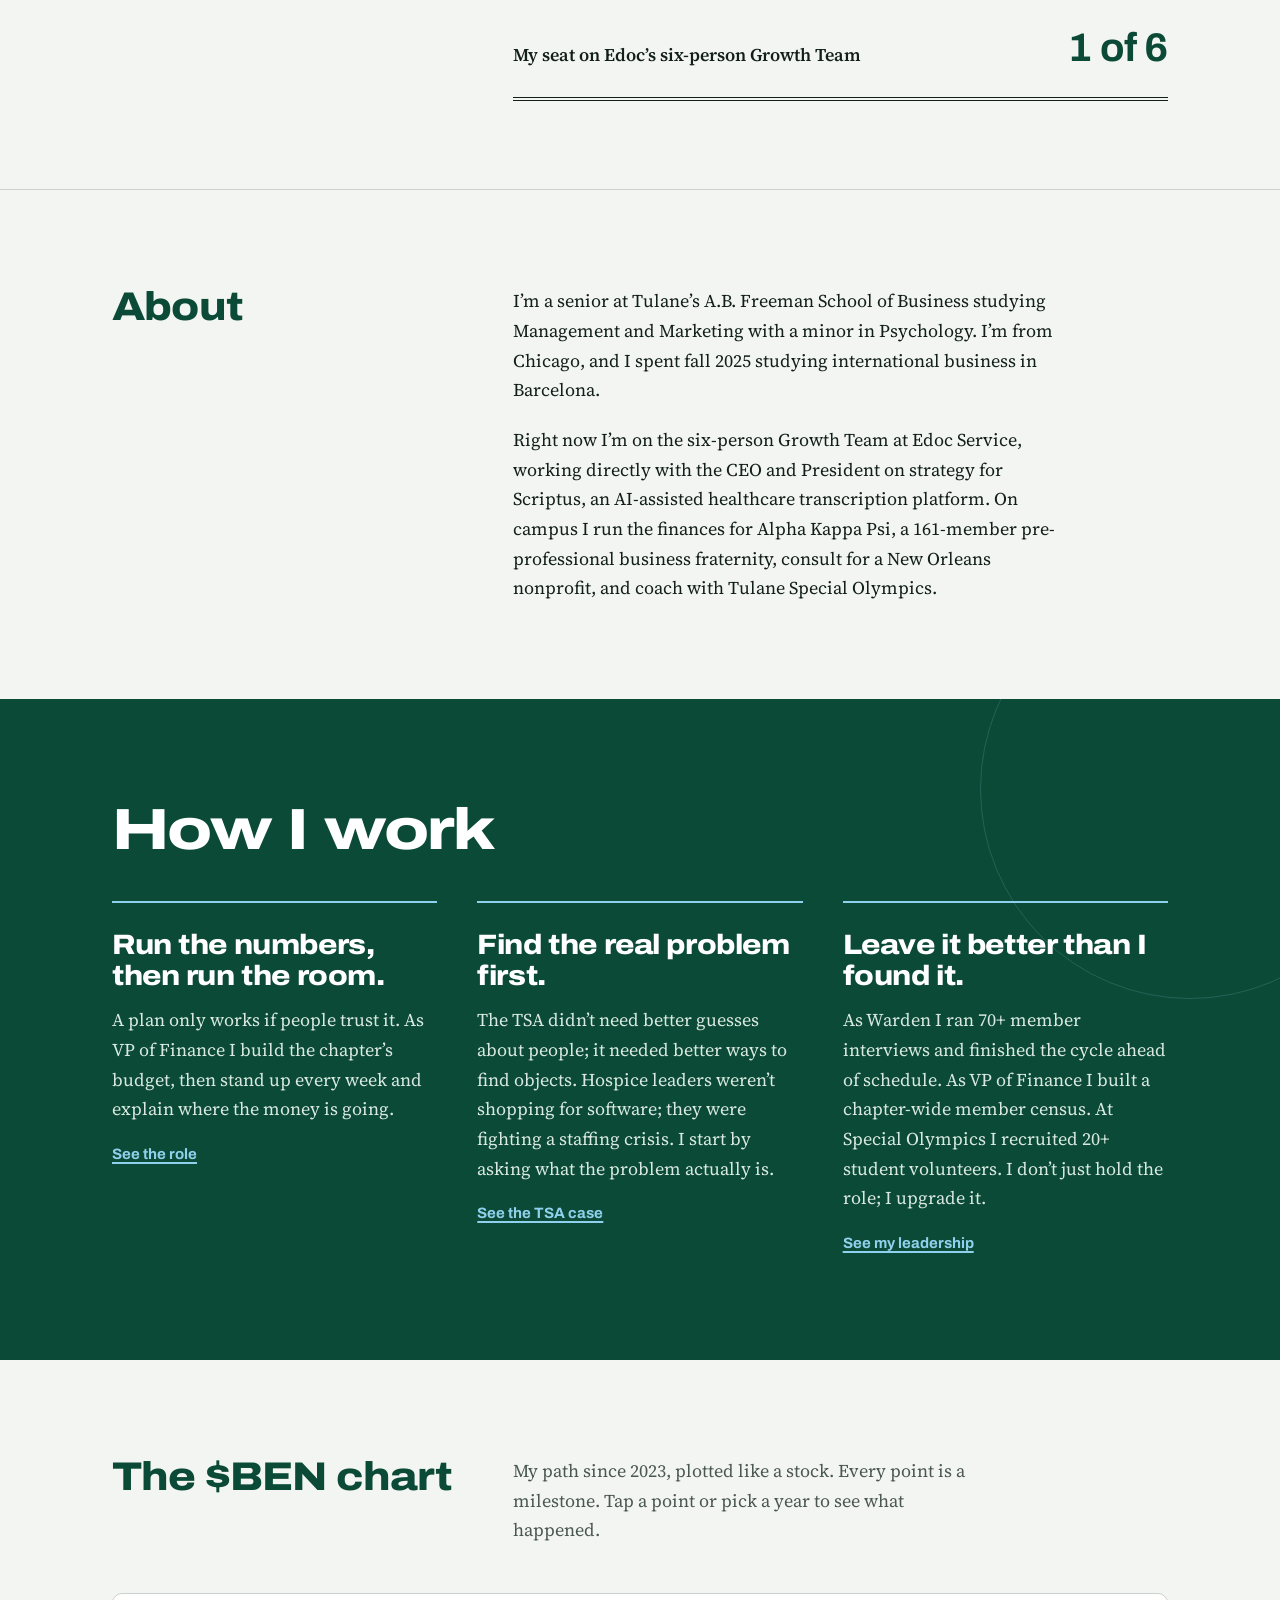
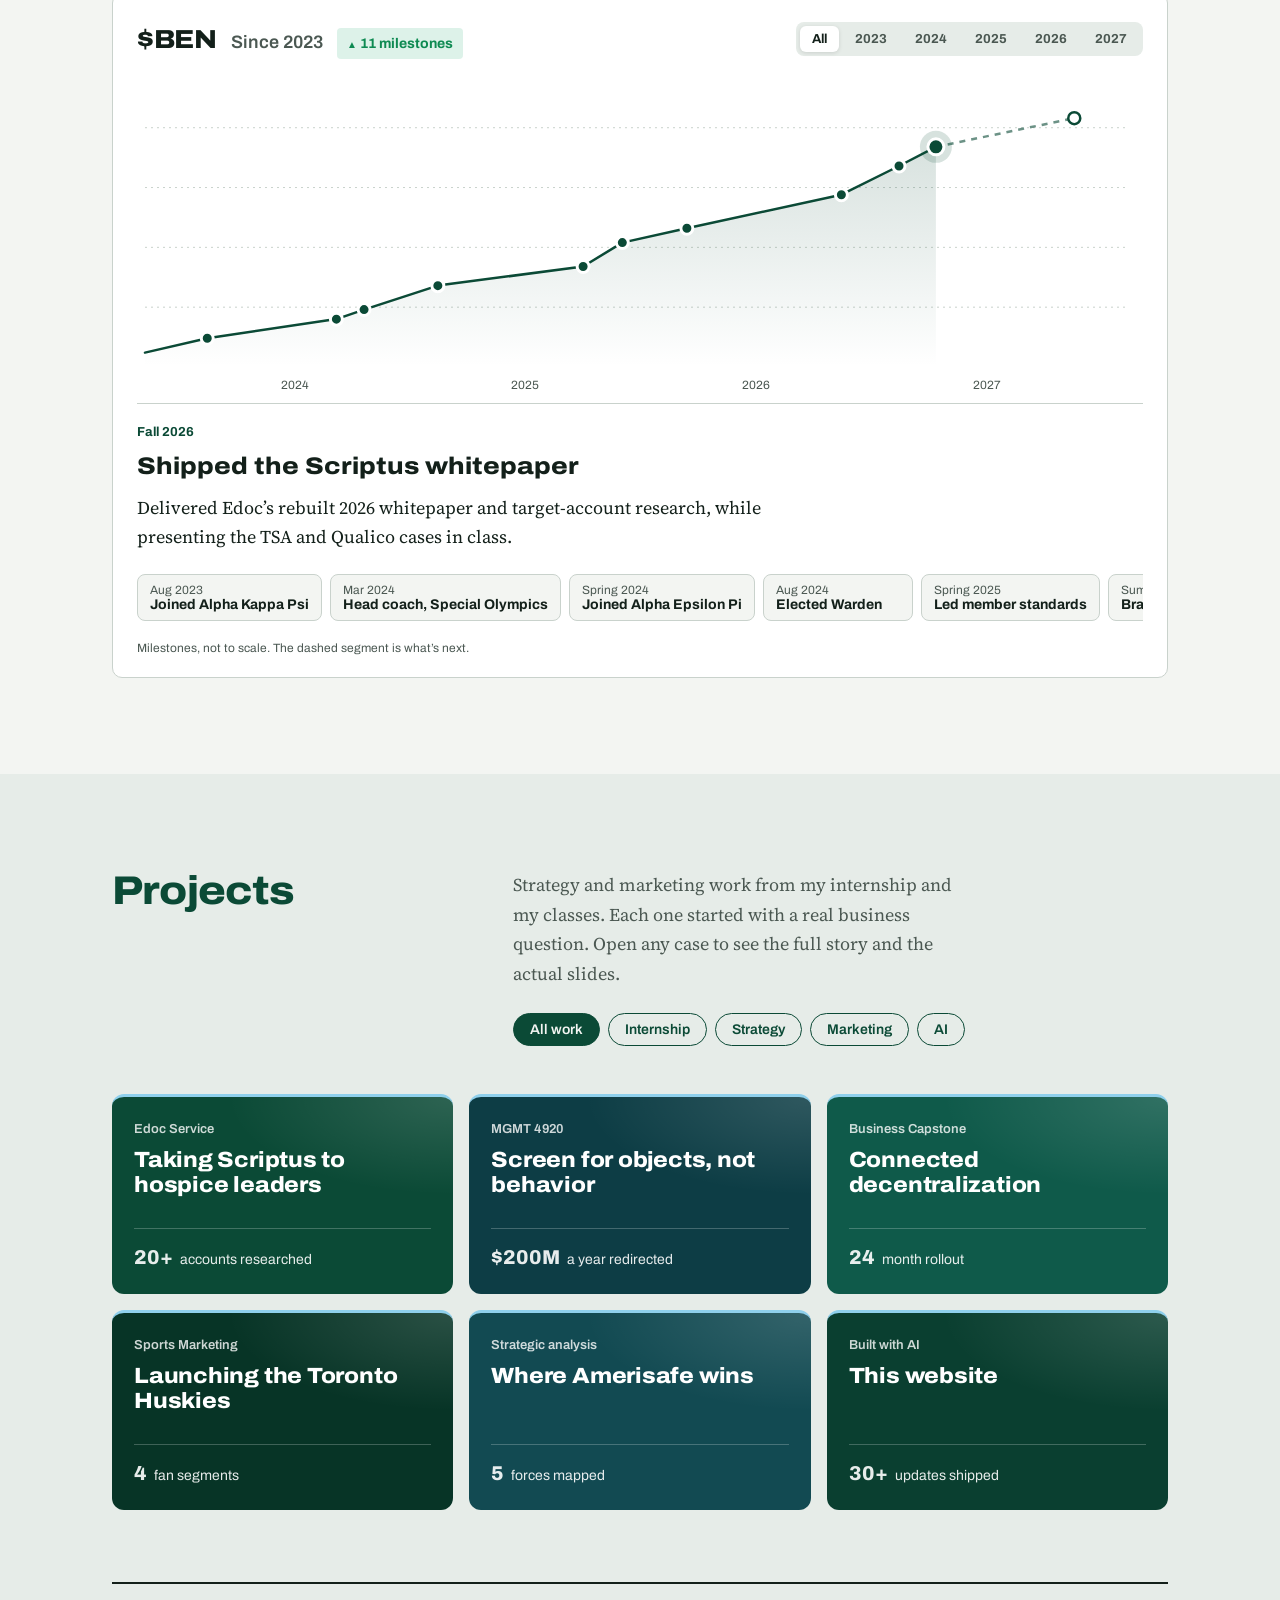
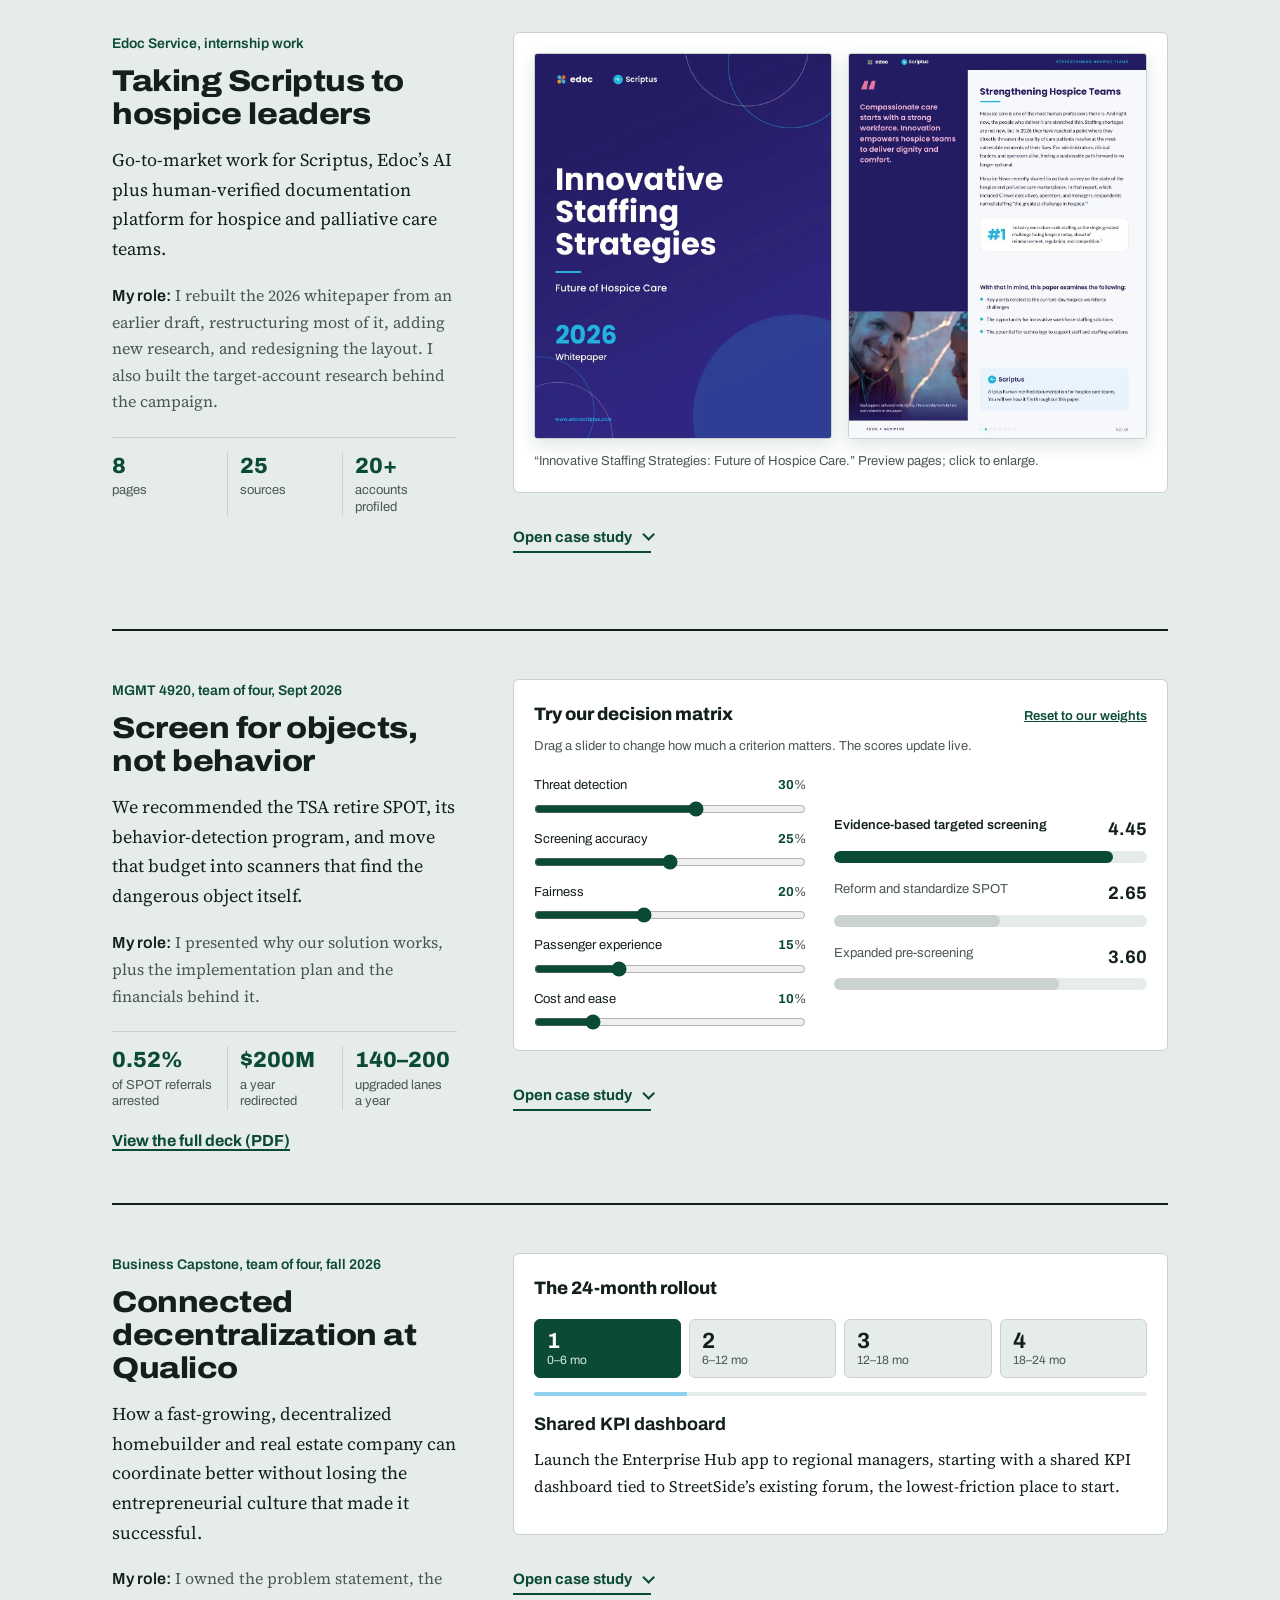
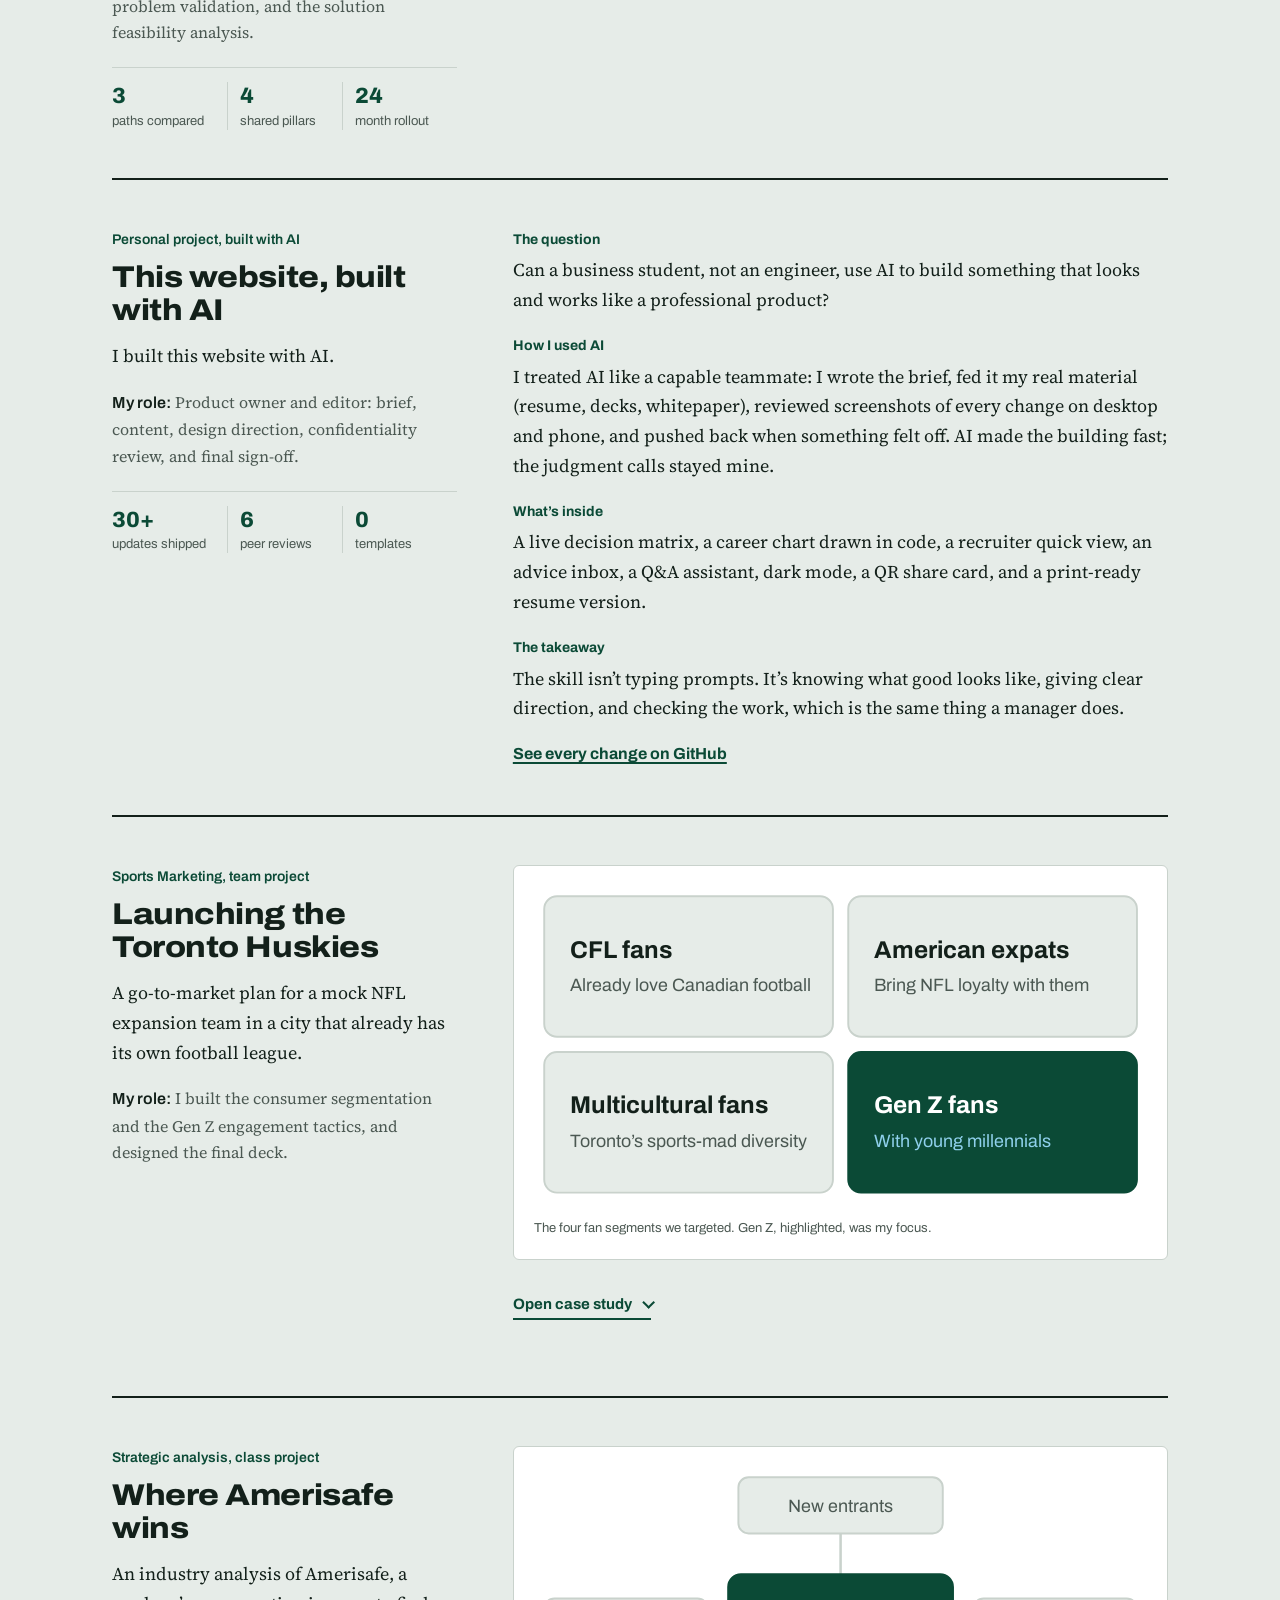
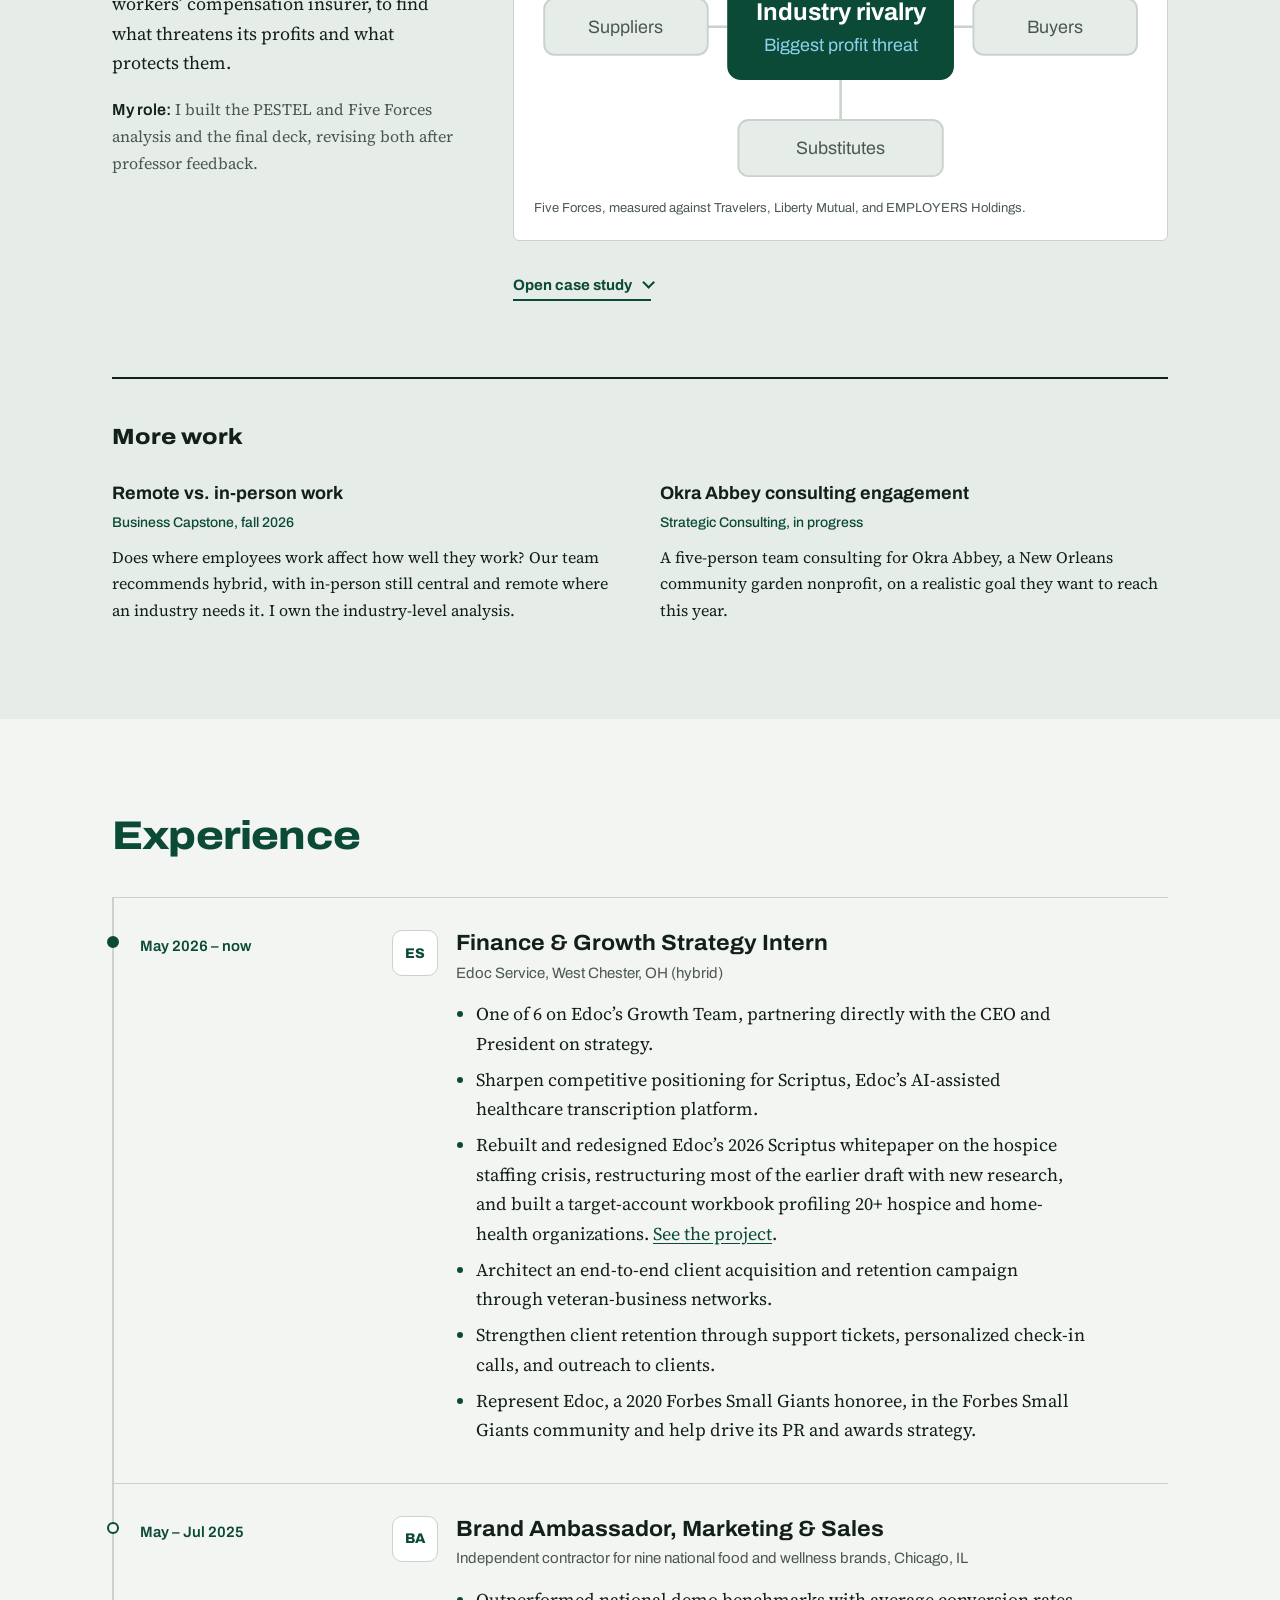
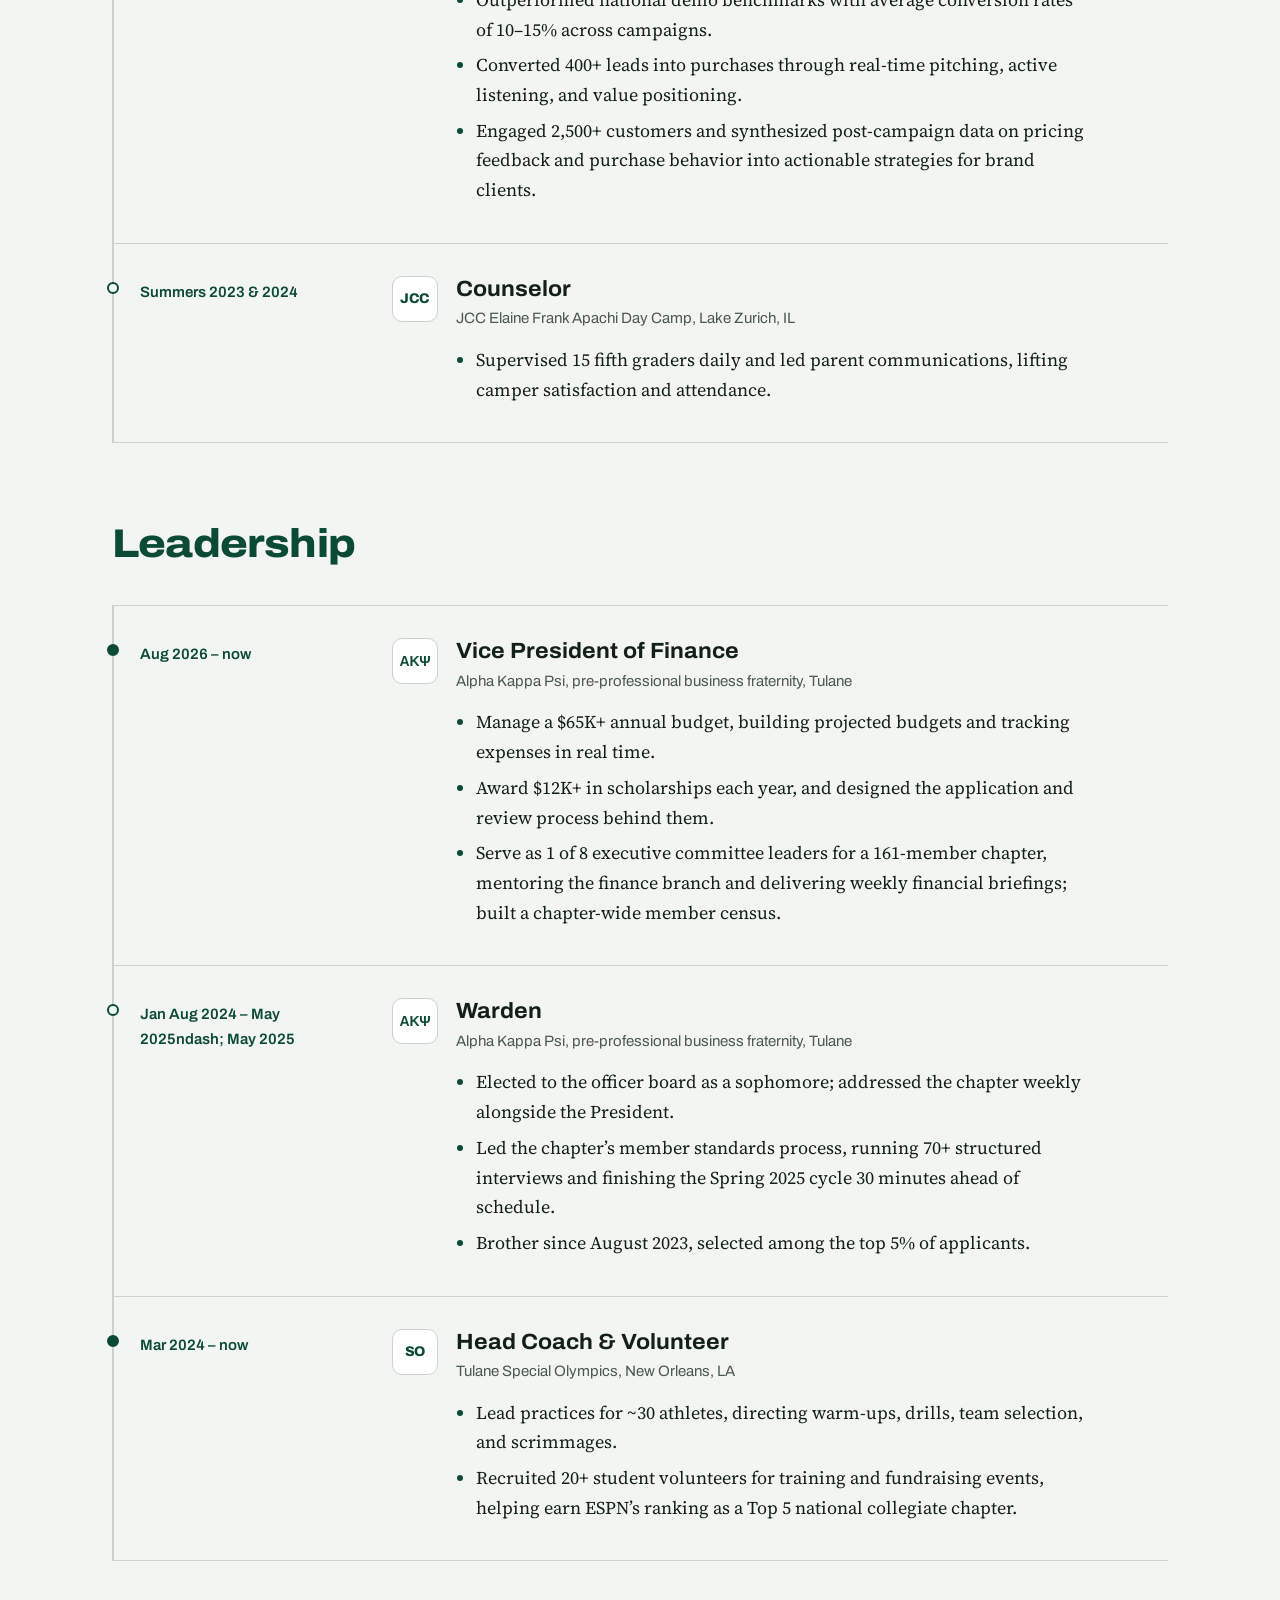
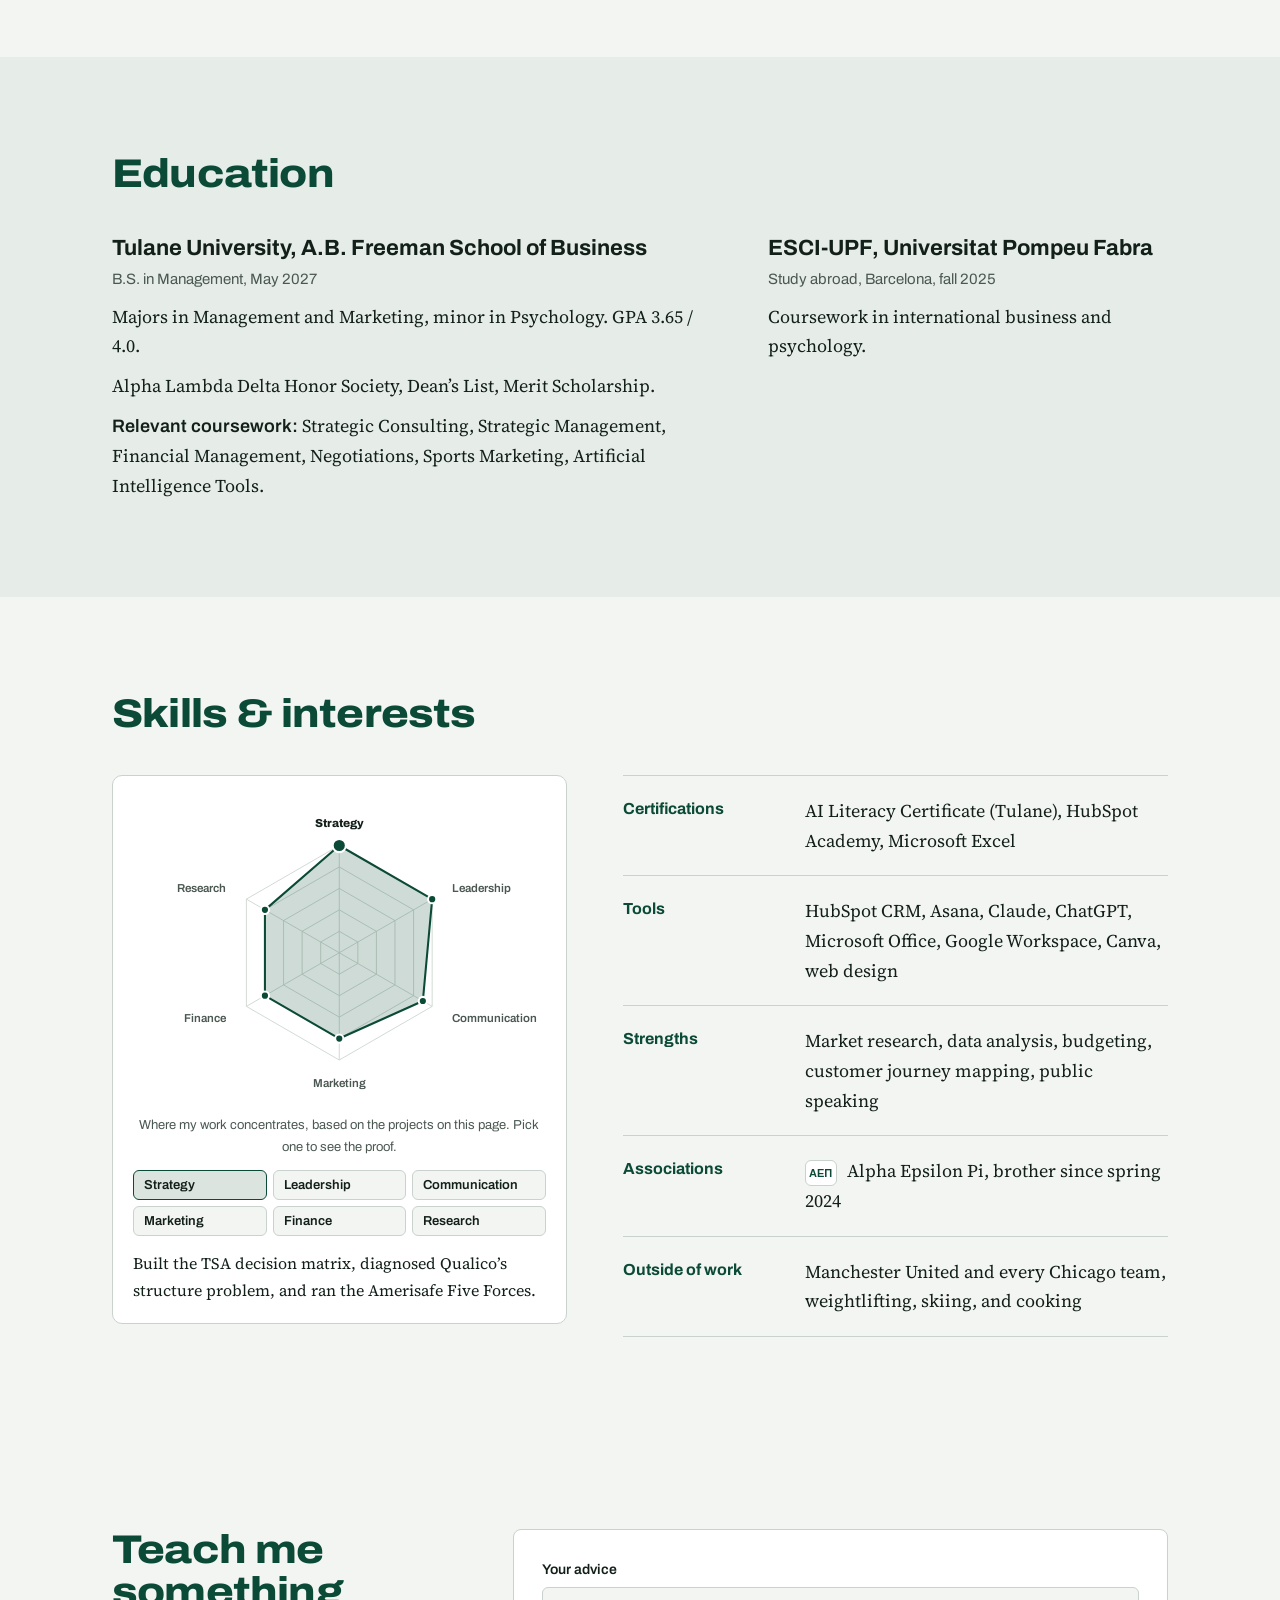
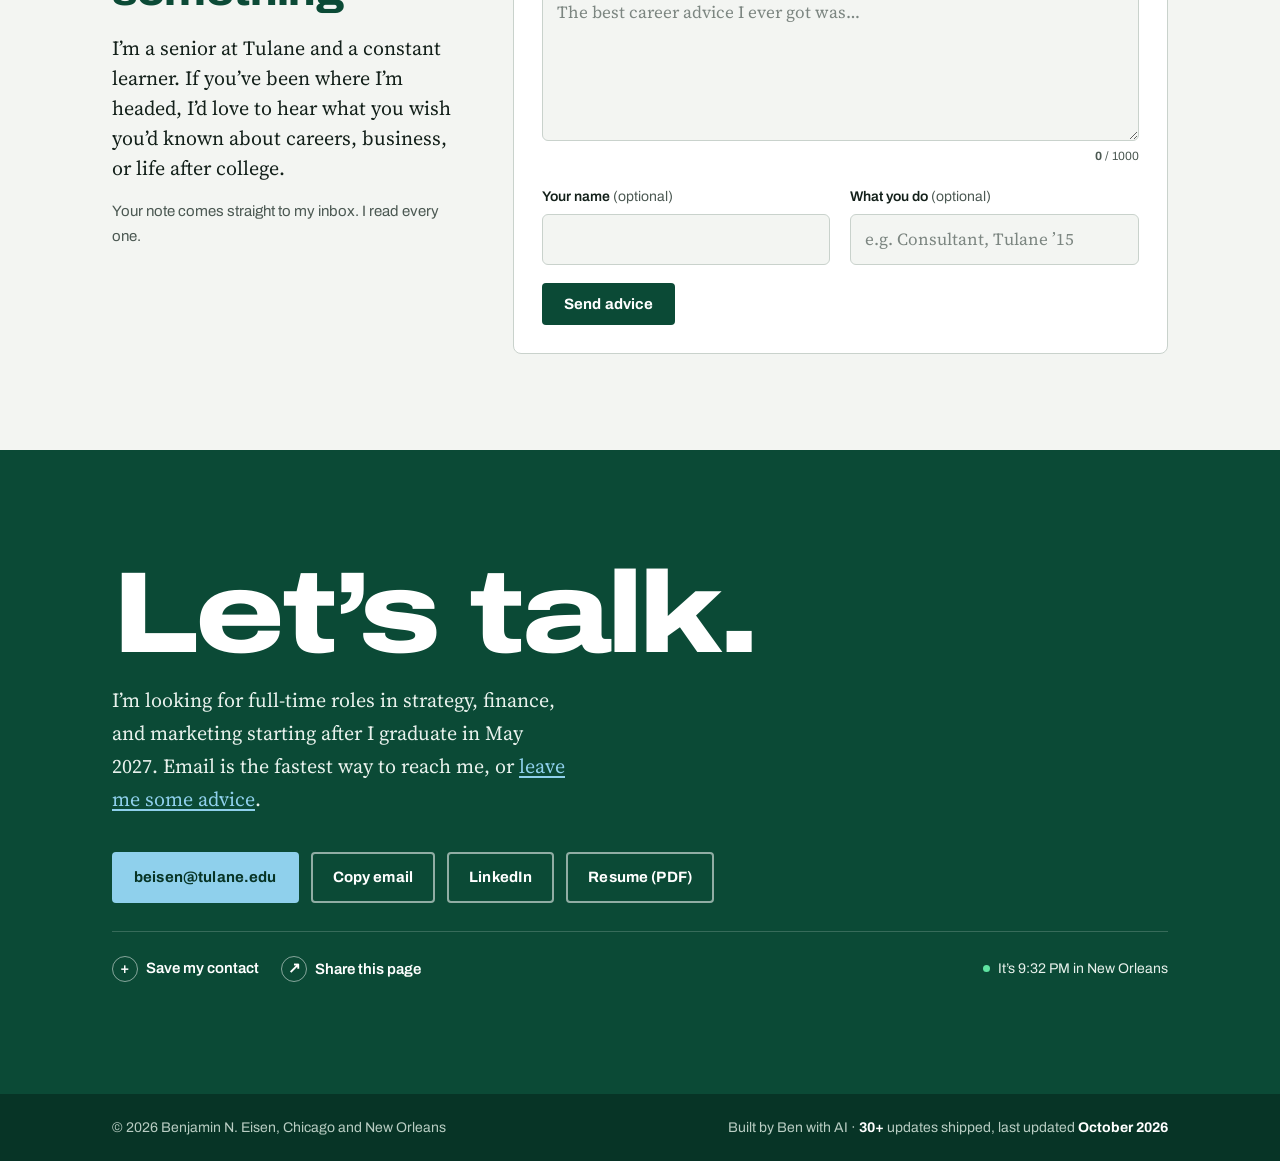
==== commit 8747e71b: "Update resume PDF; match Warden dates to new resume Co-Authored-By: Claude Opus 5.5 <noreply@anthrop" ====
--- a/index.html
+++ b/index.html
@@ -592,7 +592,7 @@
         </article>
 
         <article class="entry">
-          <p class="entry-date">Aug 2024 &ndash; May 2025</p>
+          <p class="entry-date">Jan Aug 2024 &ndash; May 2025ndash; May 2025</p>
           <div class="entry-body">
             <span class="org-badge b-akpsi" aria-hidden="true">&Alpha;&Kappa;&Psi;</span>
             <h3>Warden</h3>
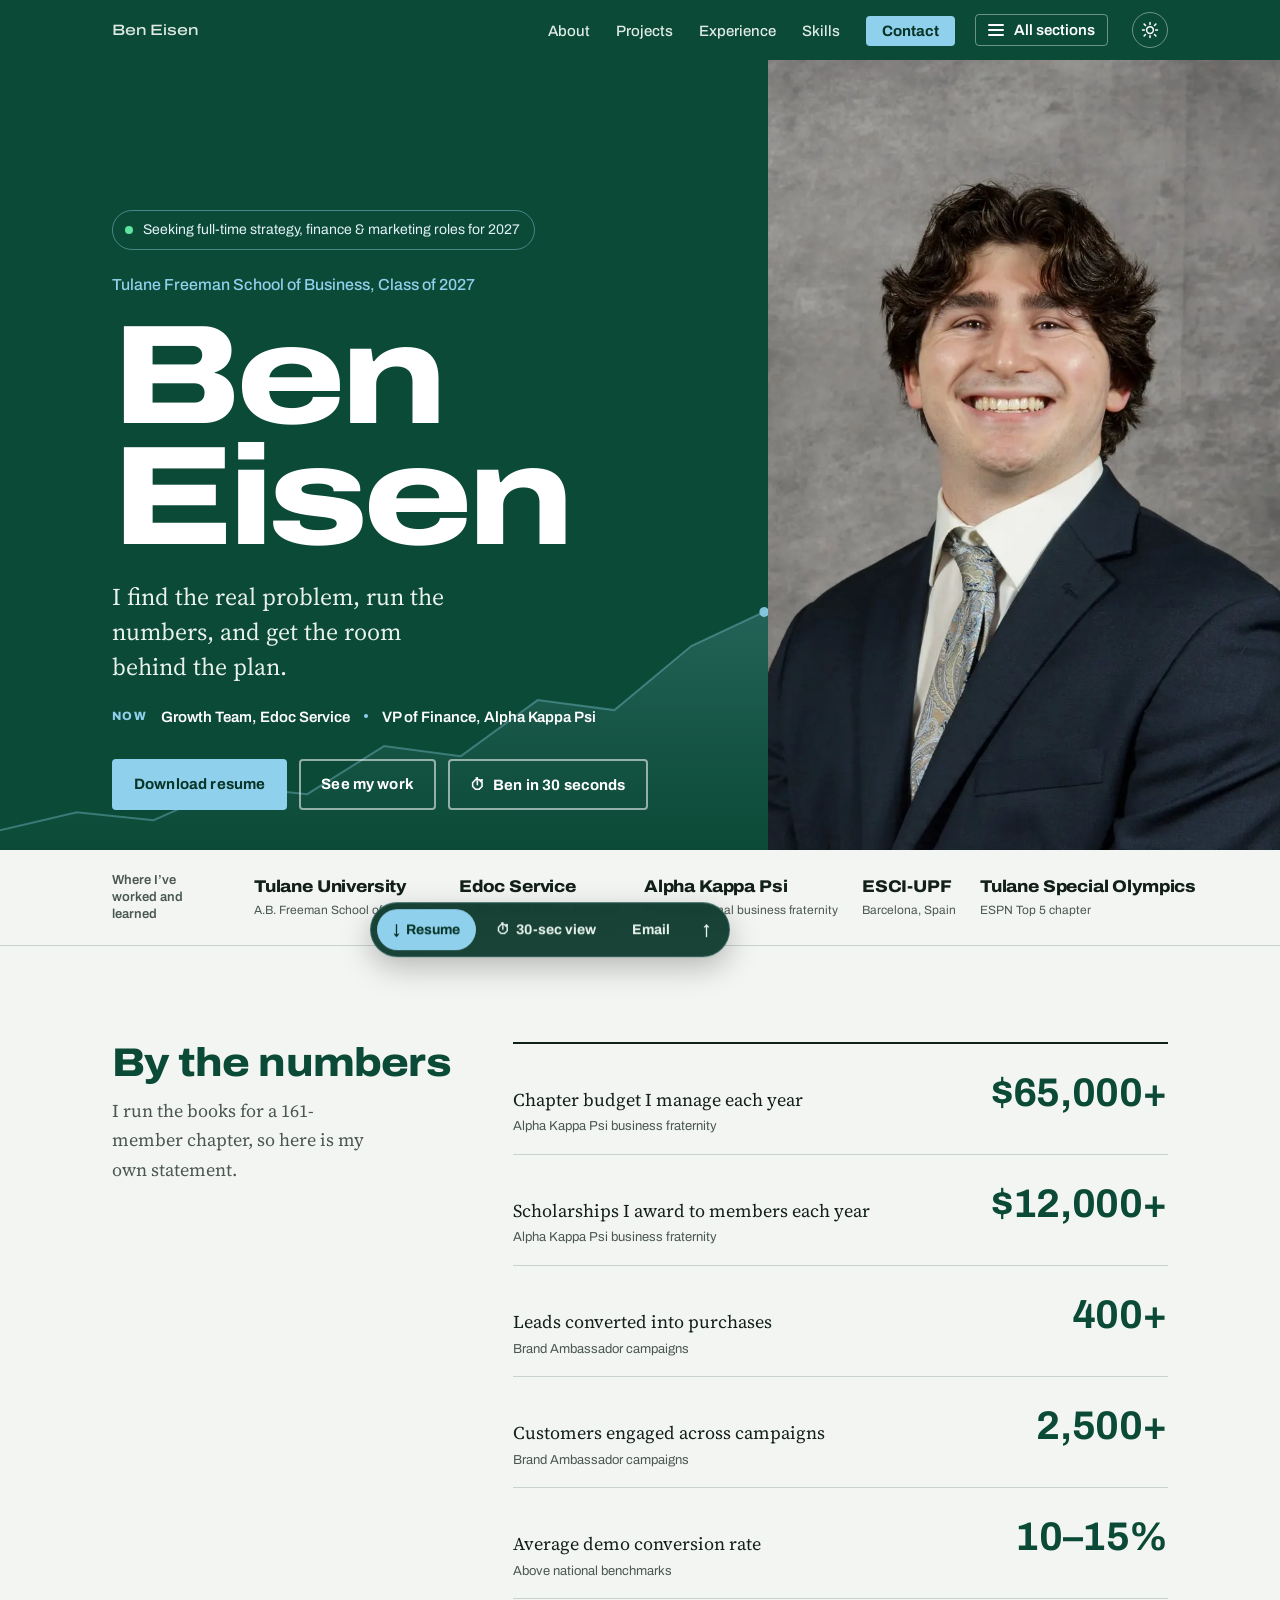
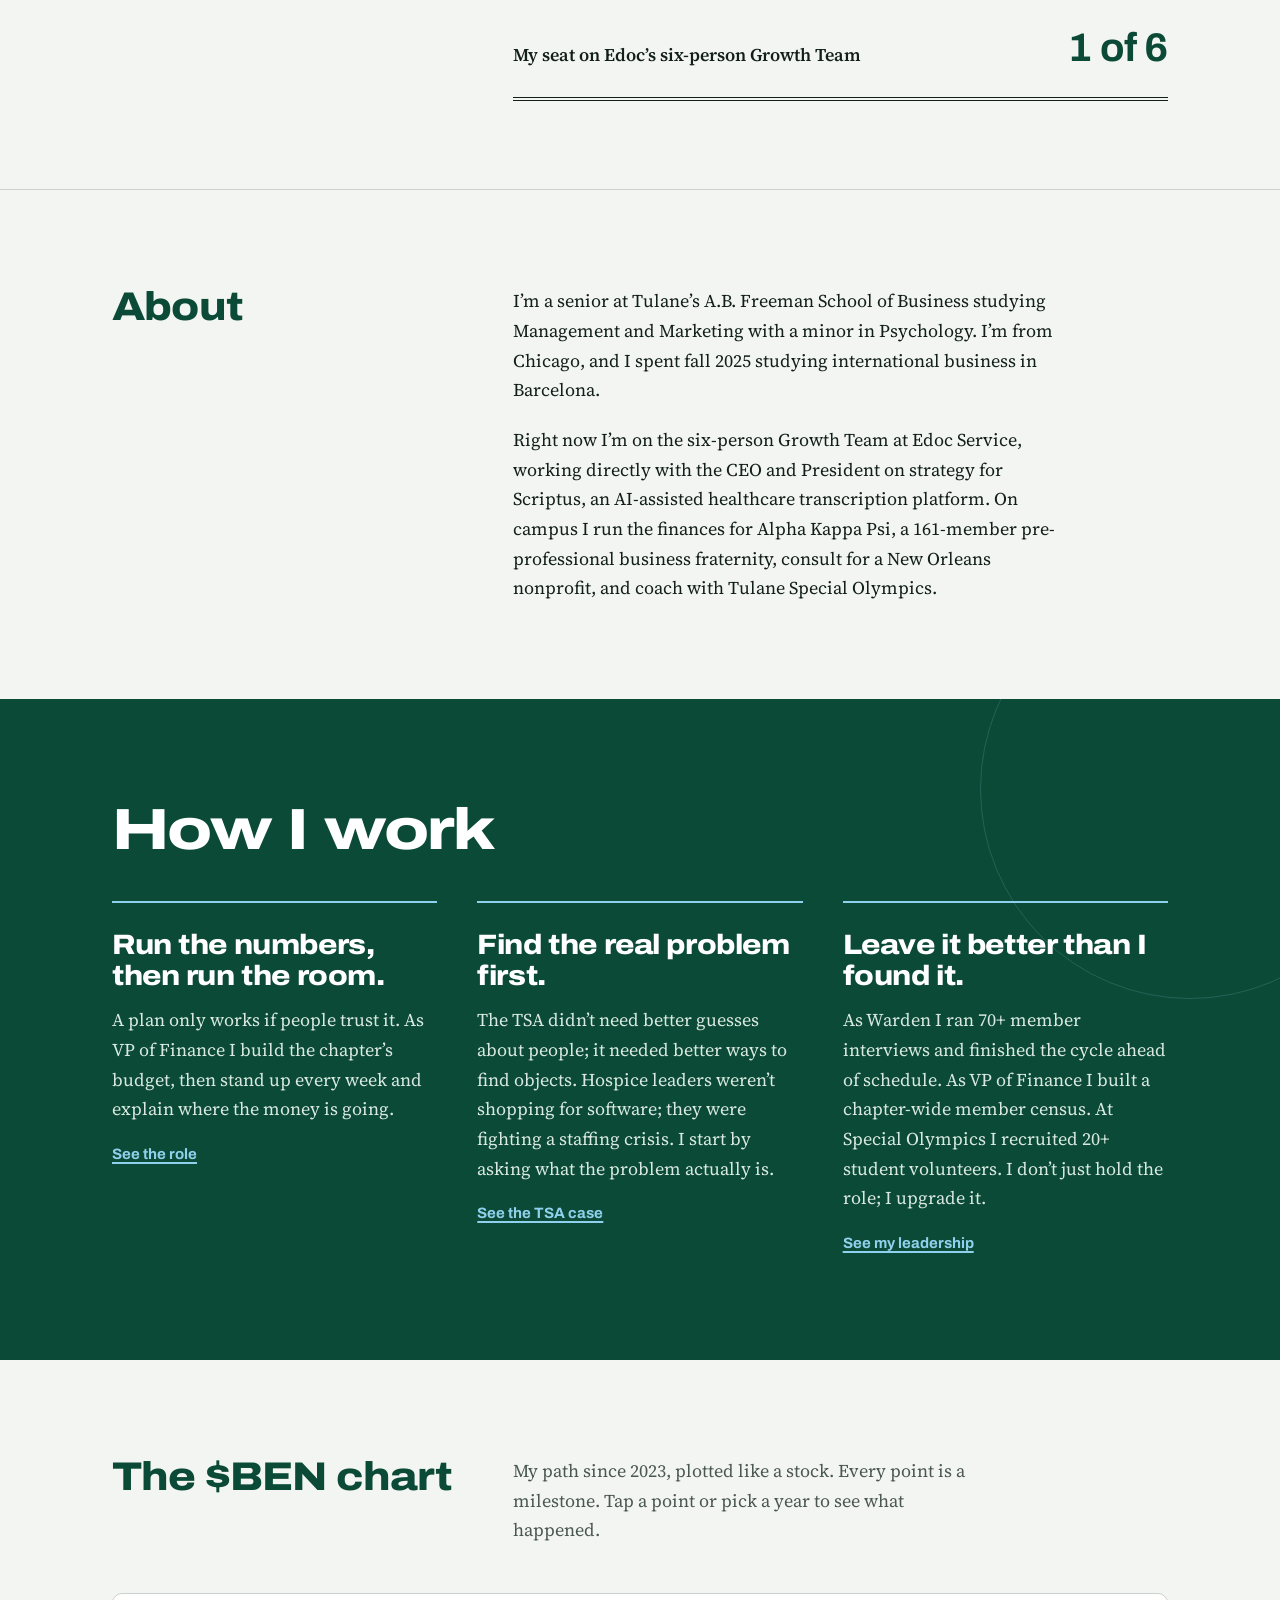
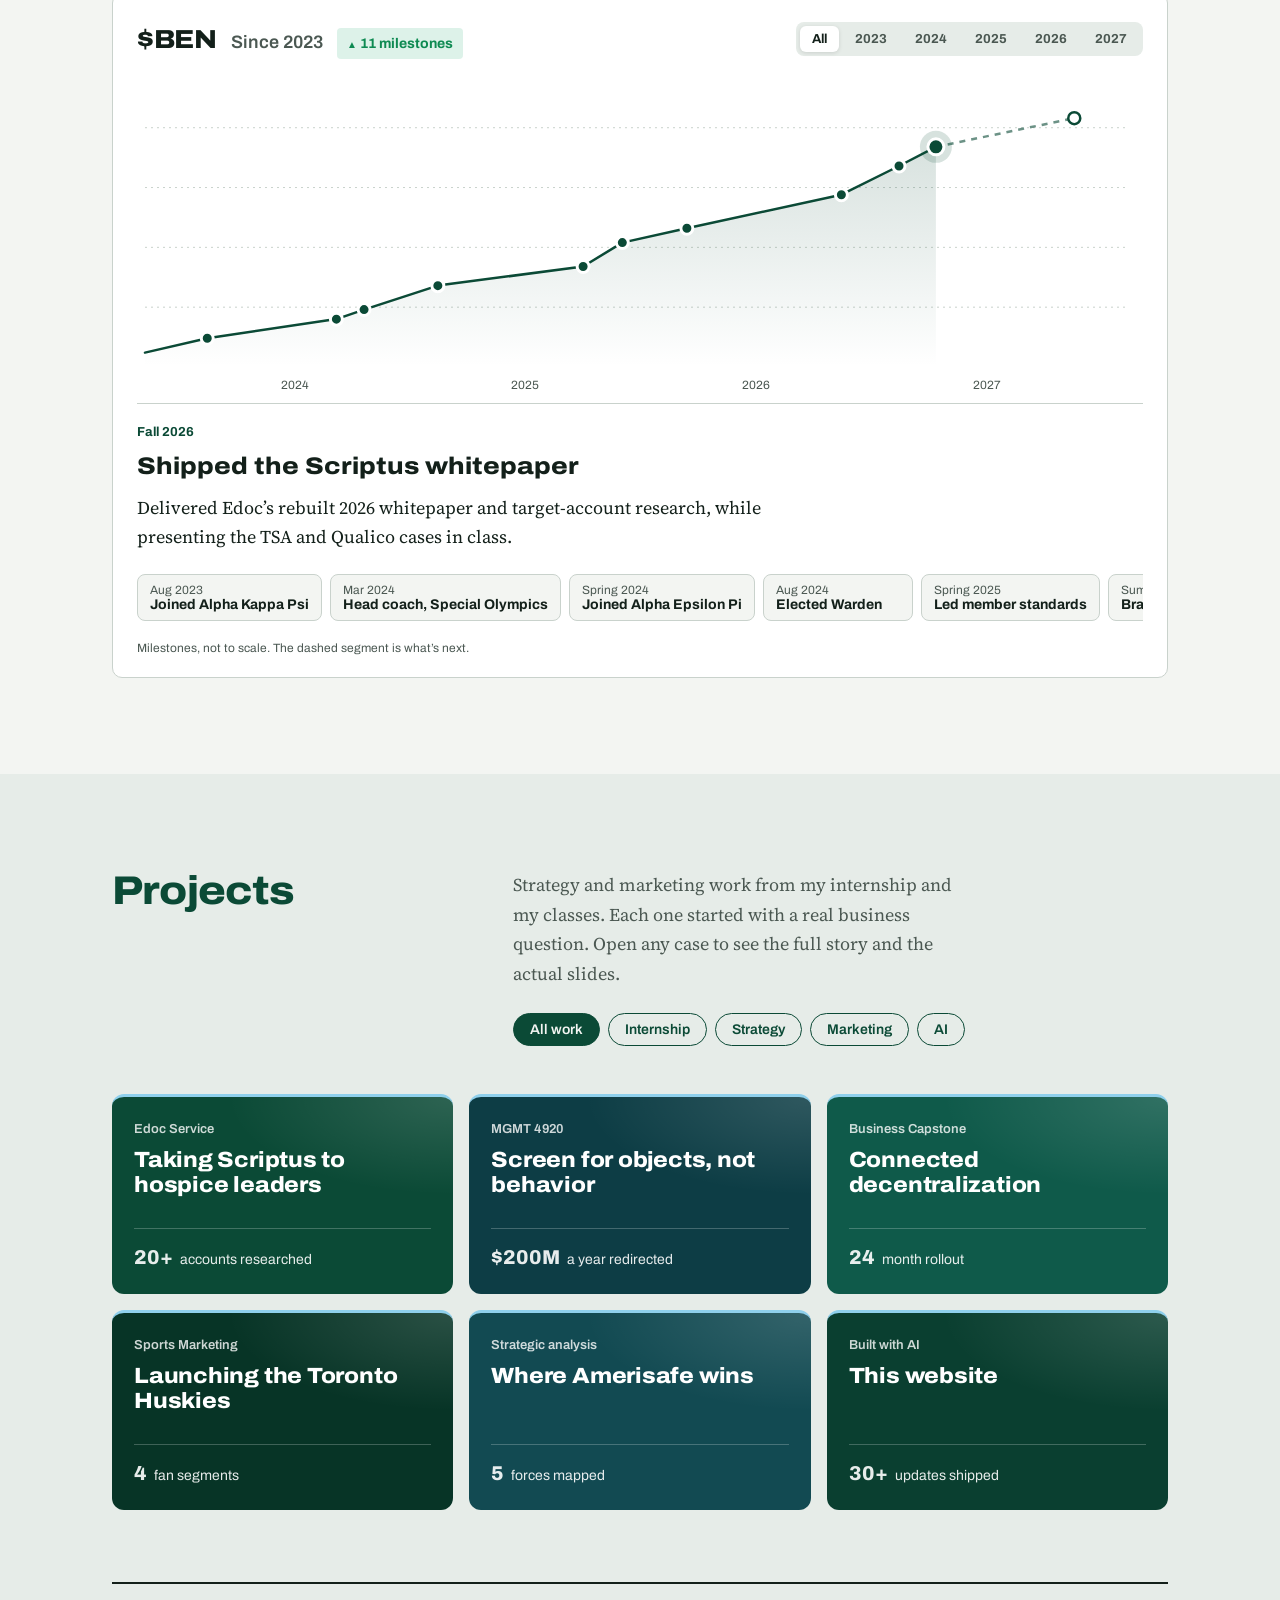
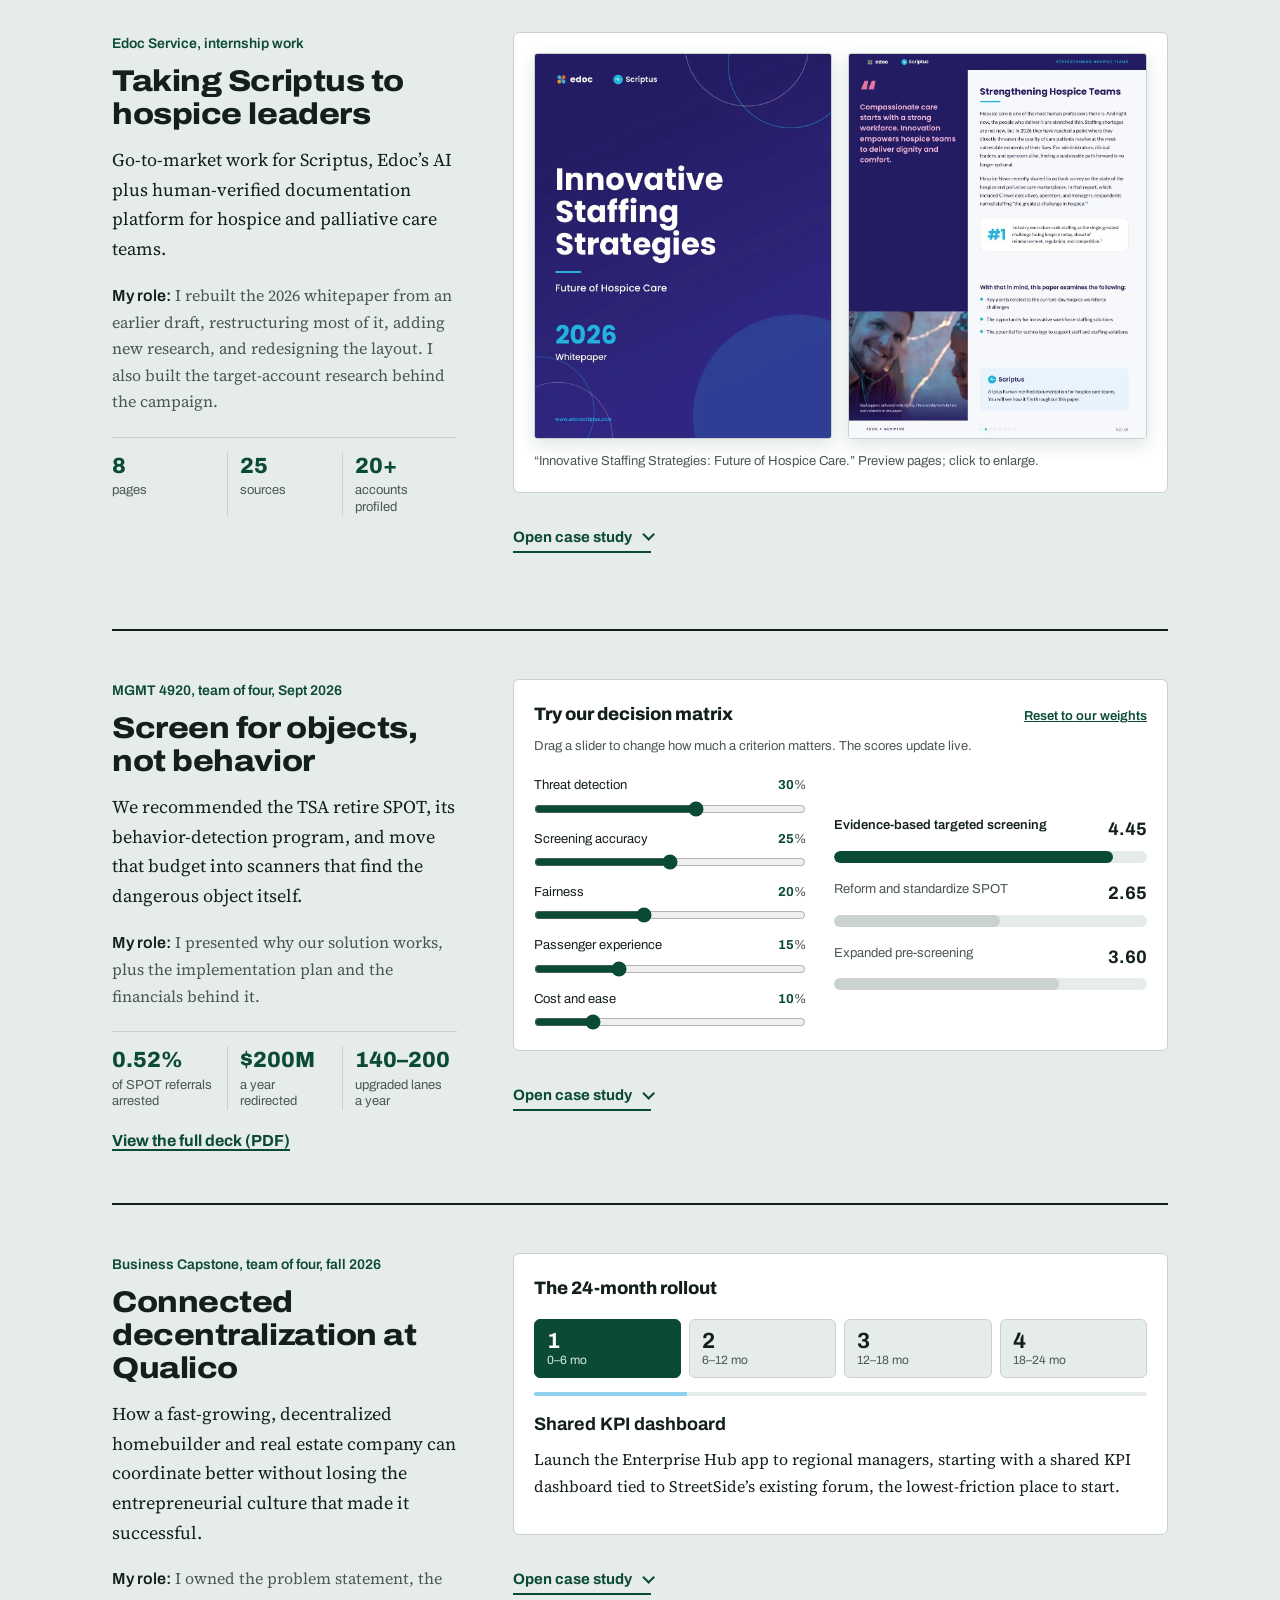
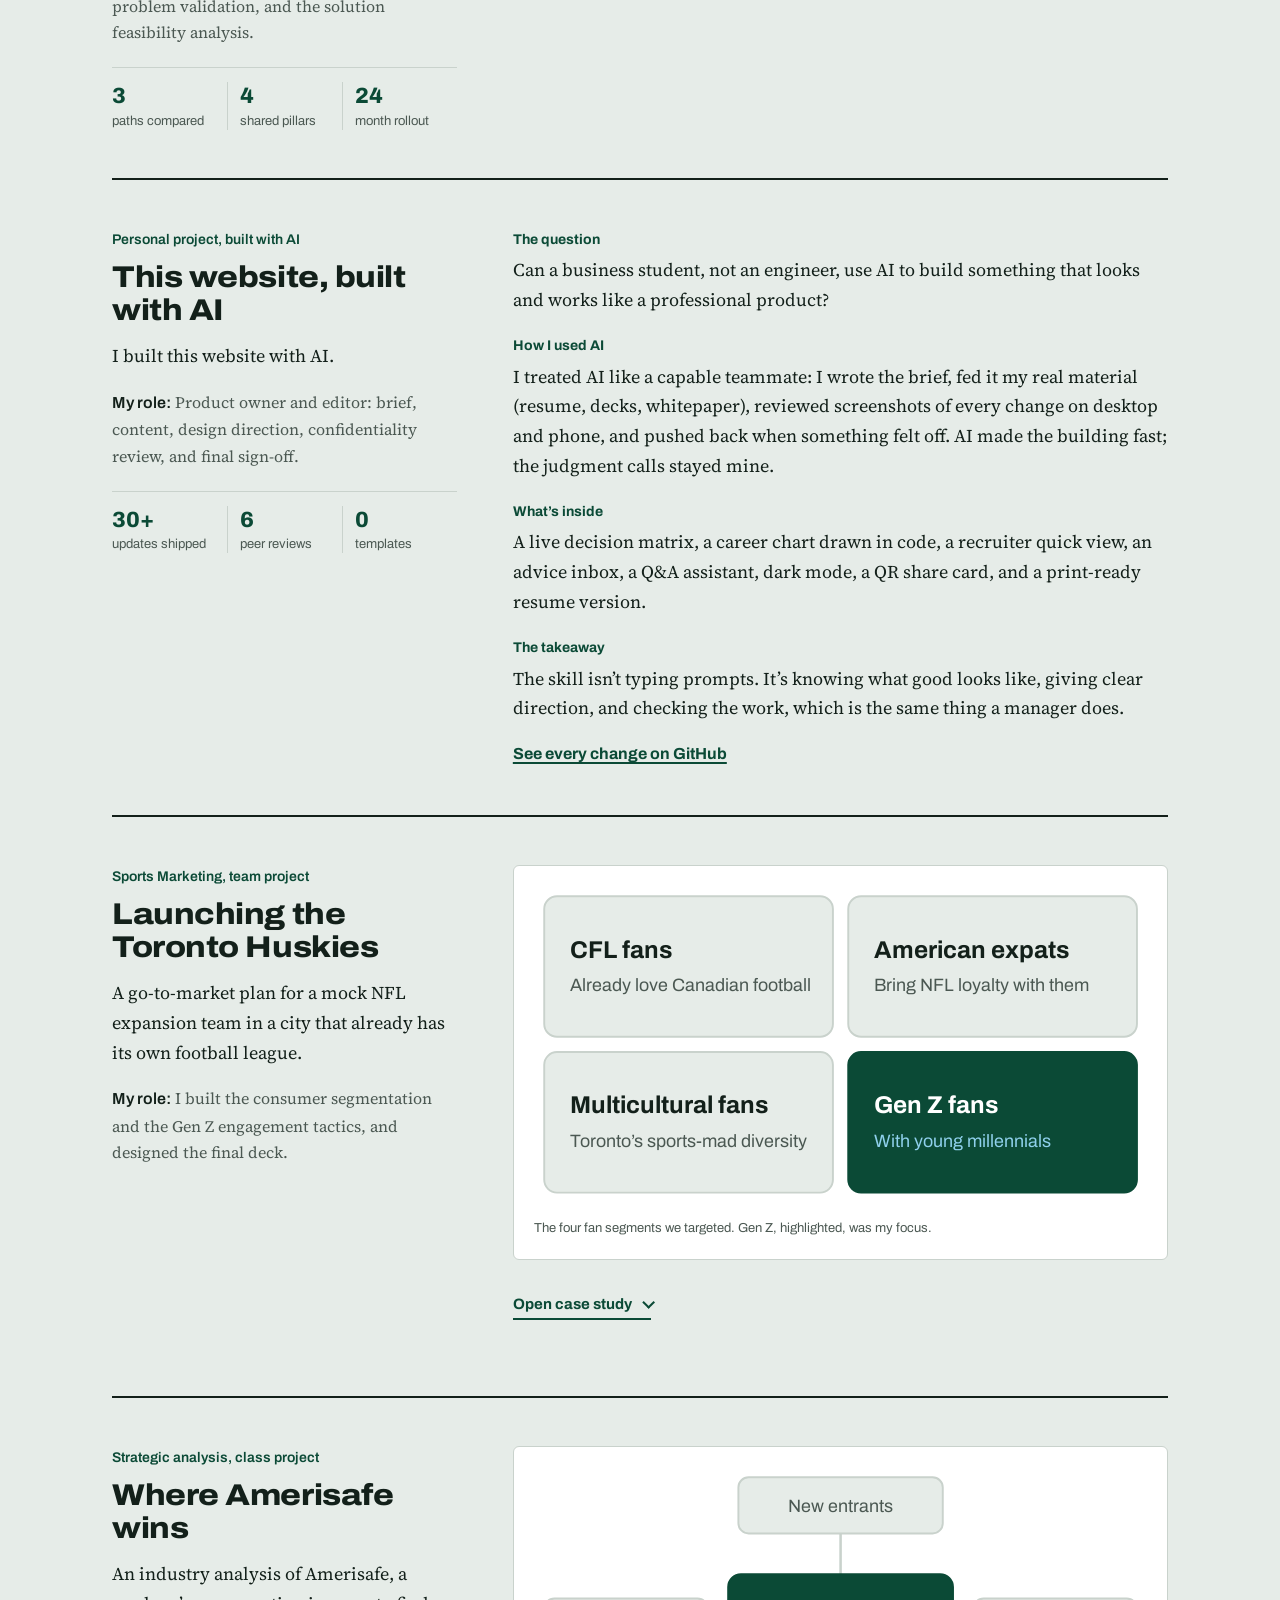
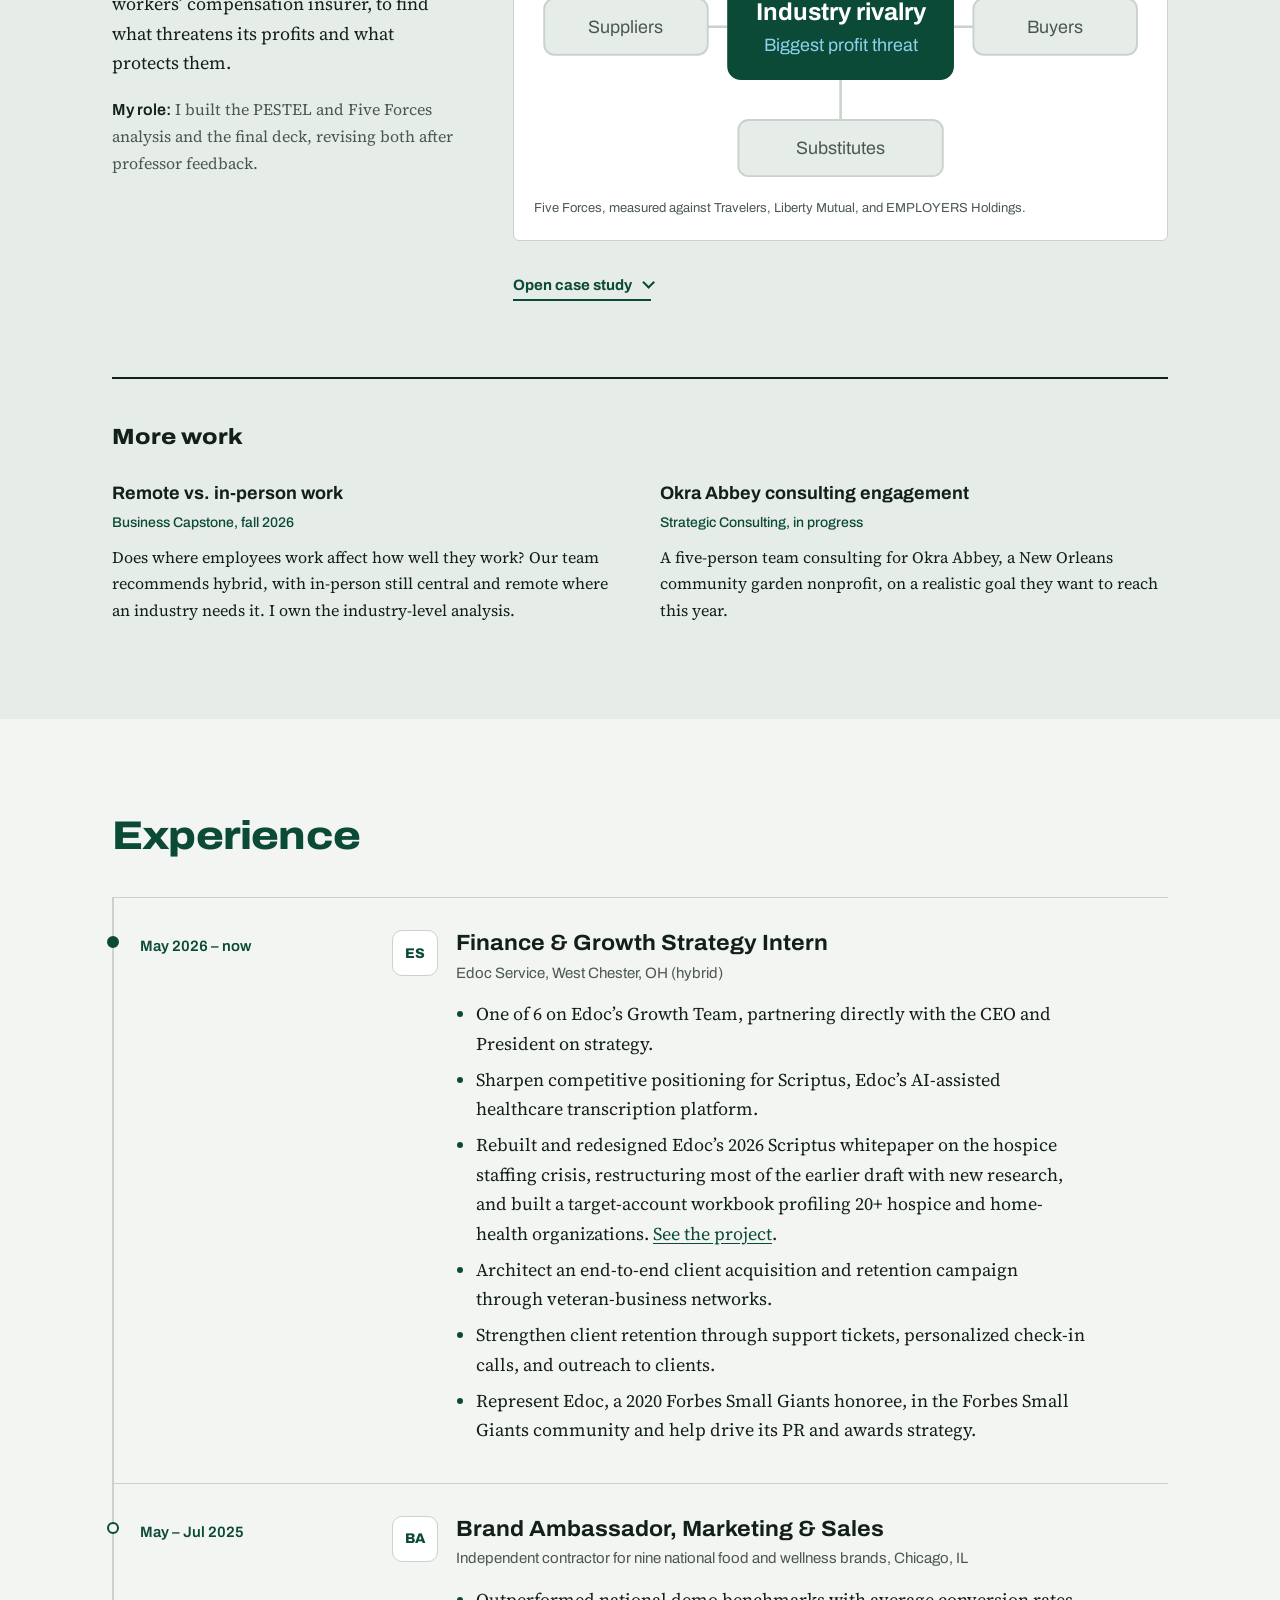
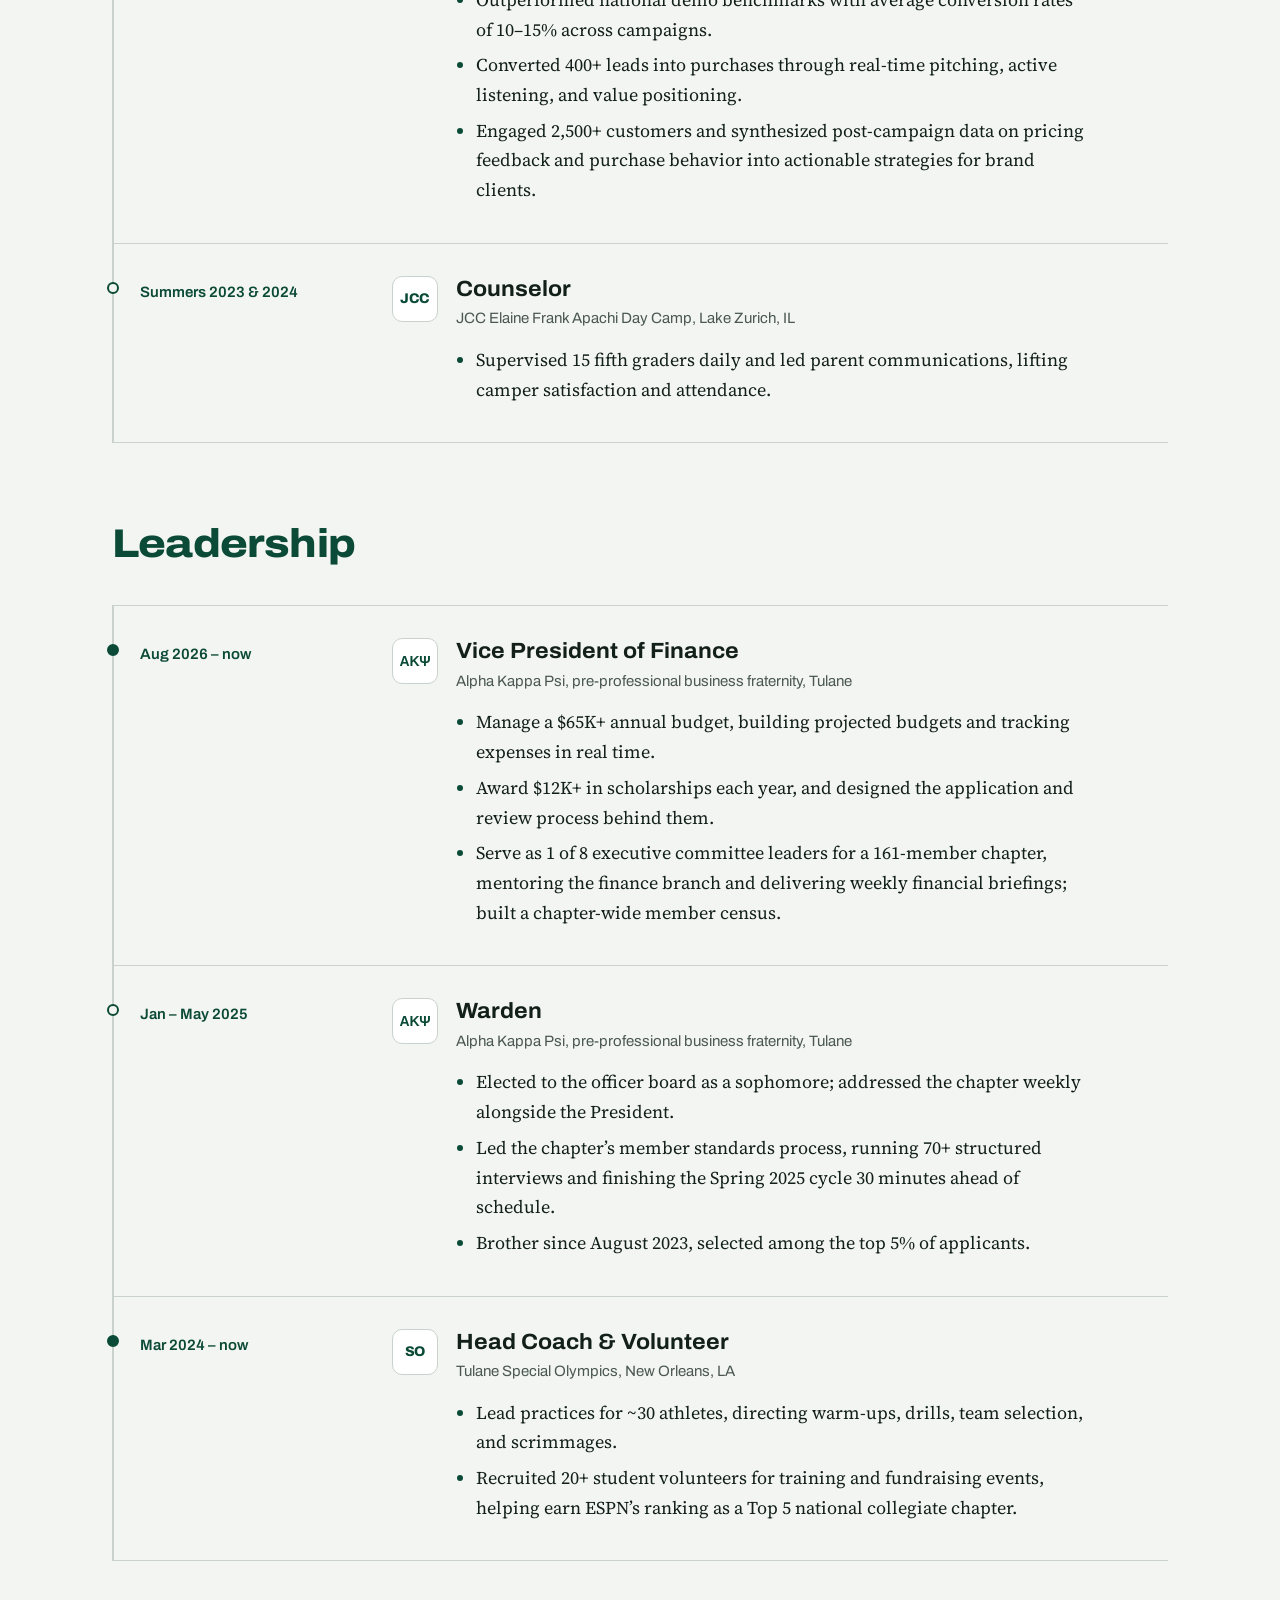
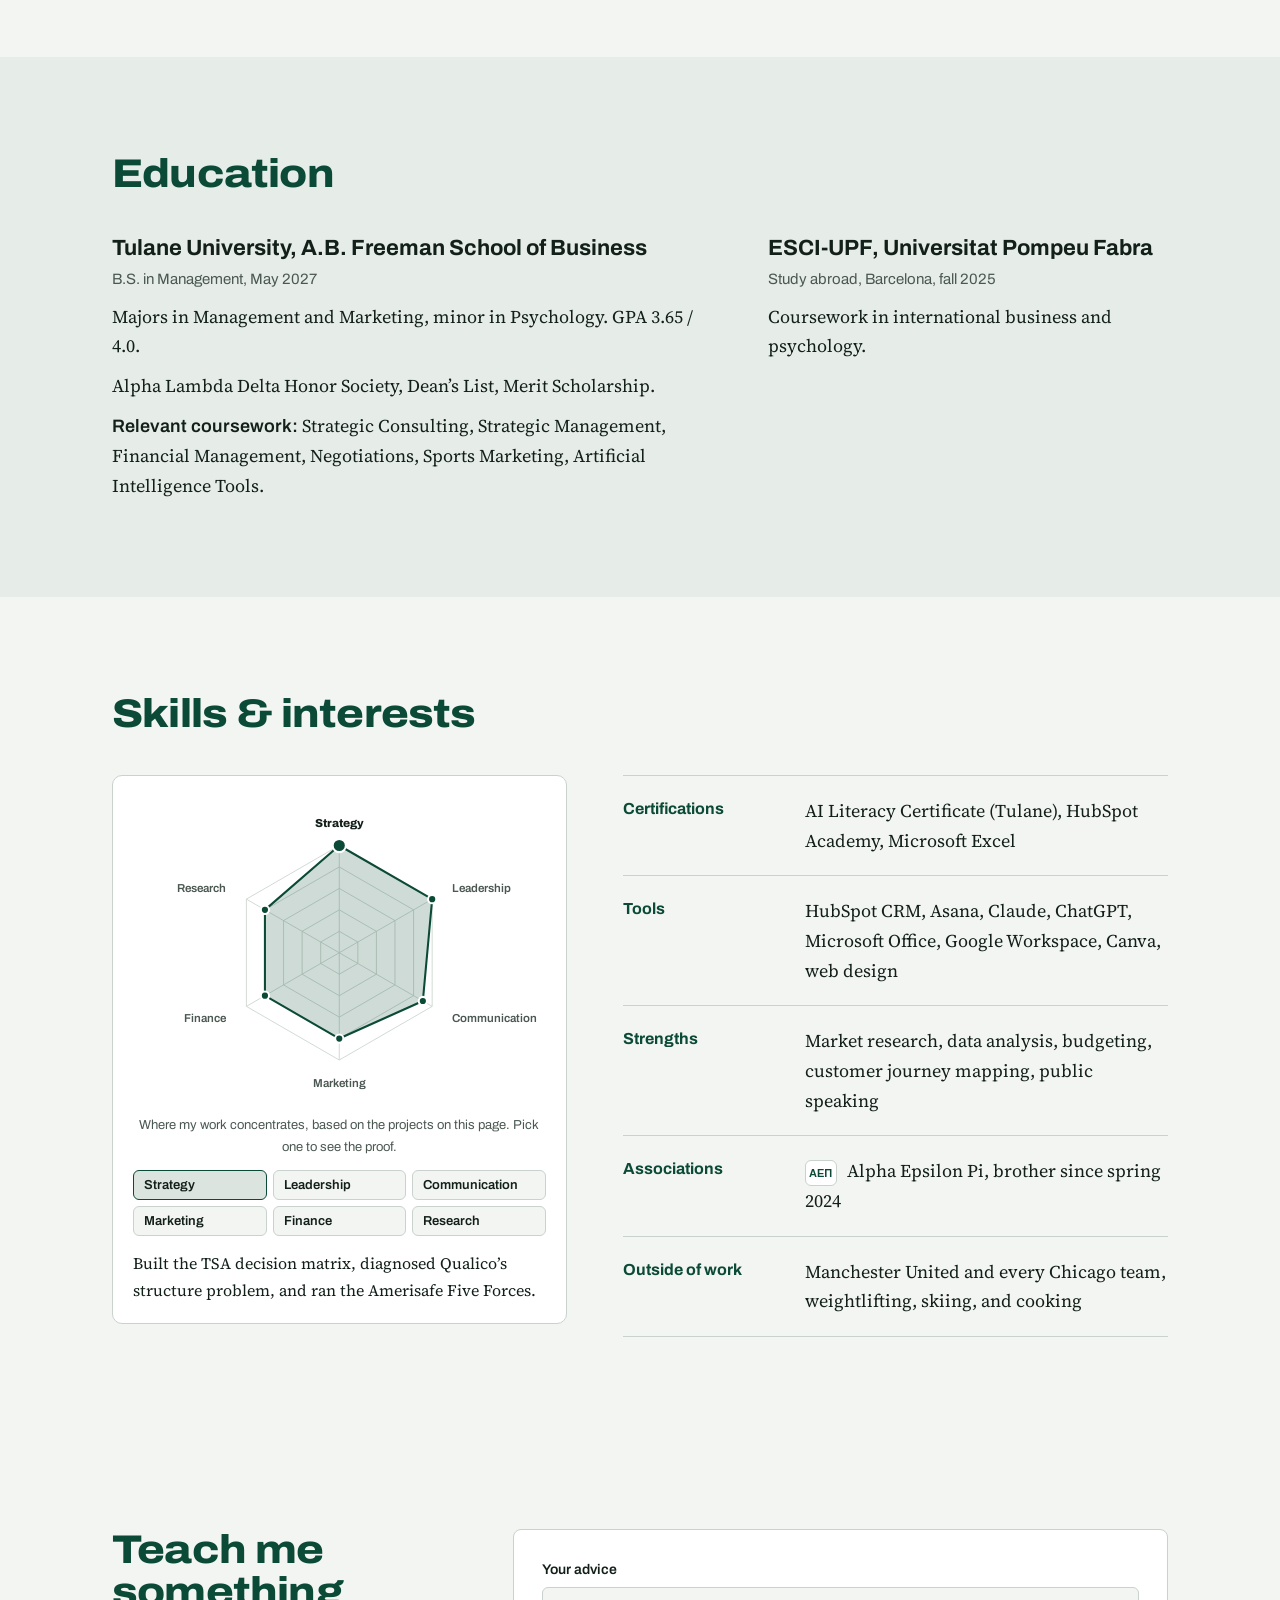
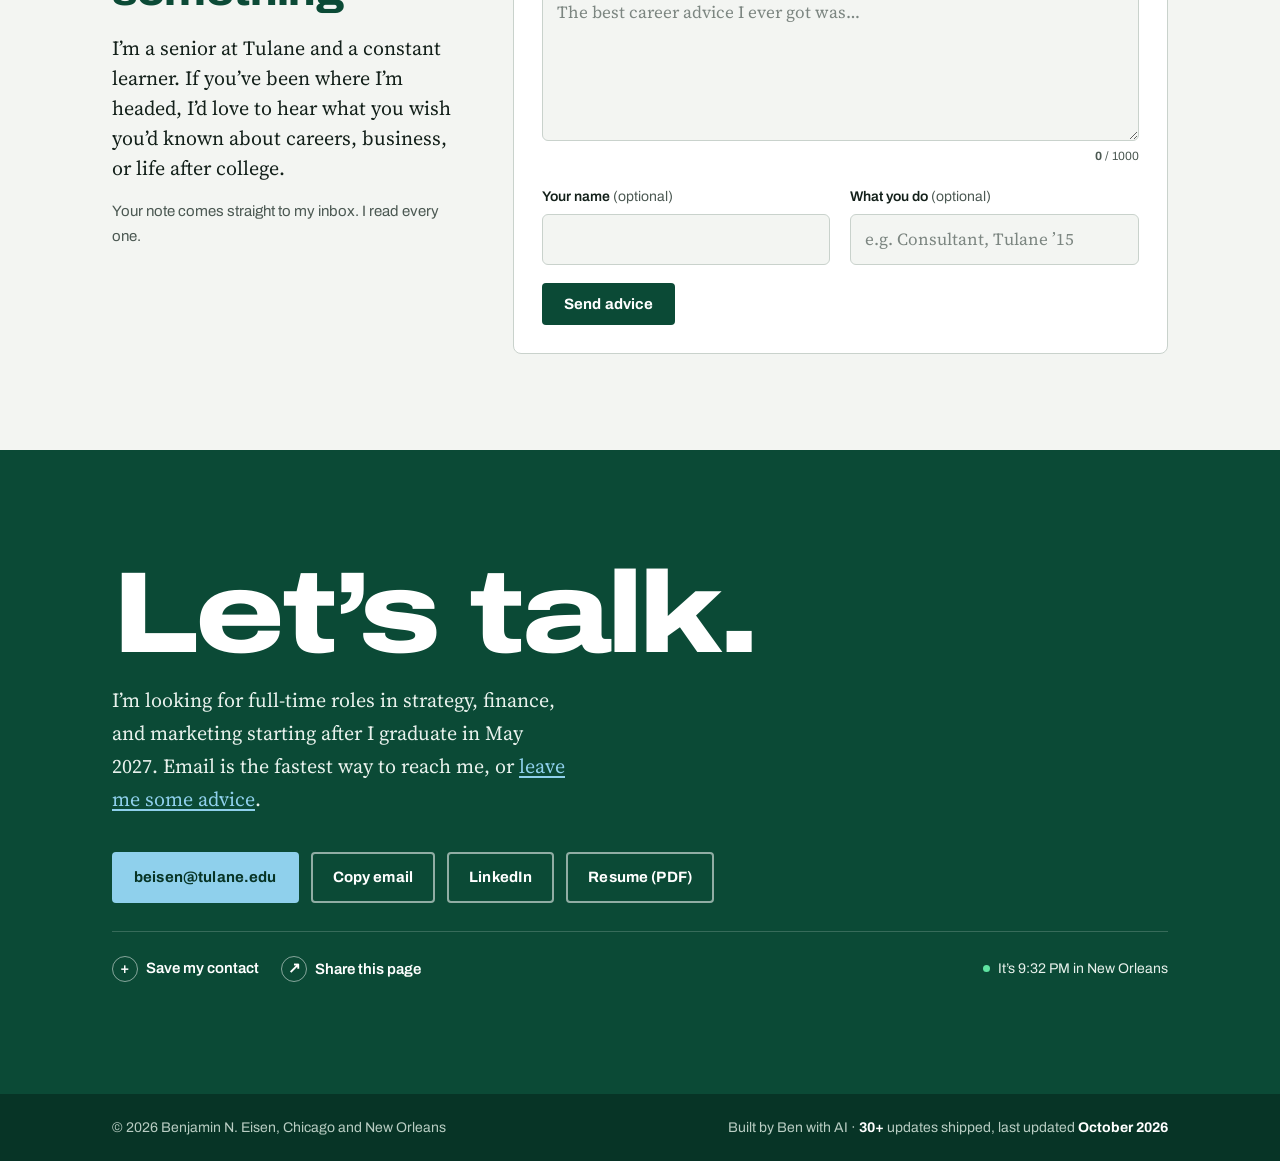
==== commit 6af9daac: "Fix Warden date text Co-Authored-By: Claude Opus 5.5 <noreply@anthropic.com> Claude-Session: https:/" ====
--- a/index.html
+++ b/index.html
@@ -592,7 +592,7 @@
         </article>
 
         <article class="entry">
-          <p class="entry-date">Jan Aug 2024 &ndash; May 2025ndash; May 2025</p>
+          <p class="entry-date">Jan &ndash; May 2025</p>
           <div class="entry-body">
             <span class="org-badge b-akpsi" aria-hidden="true">&Alpha;&Kappa;&Psi;</span>
             <h3>Warden</h3>
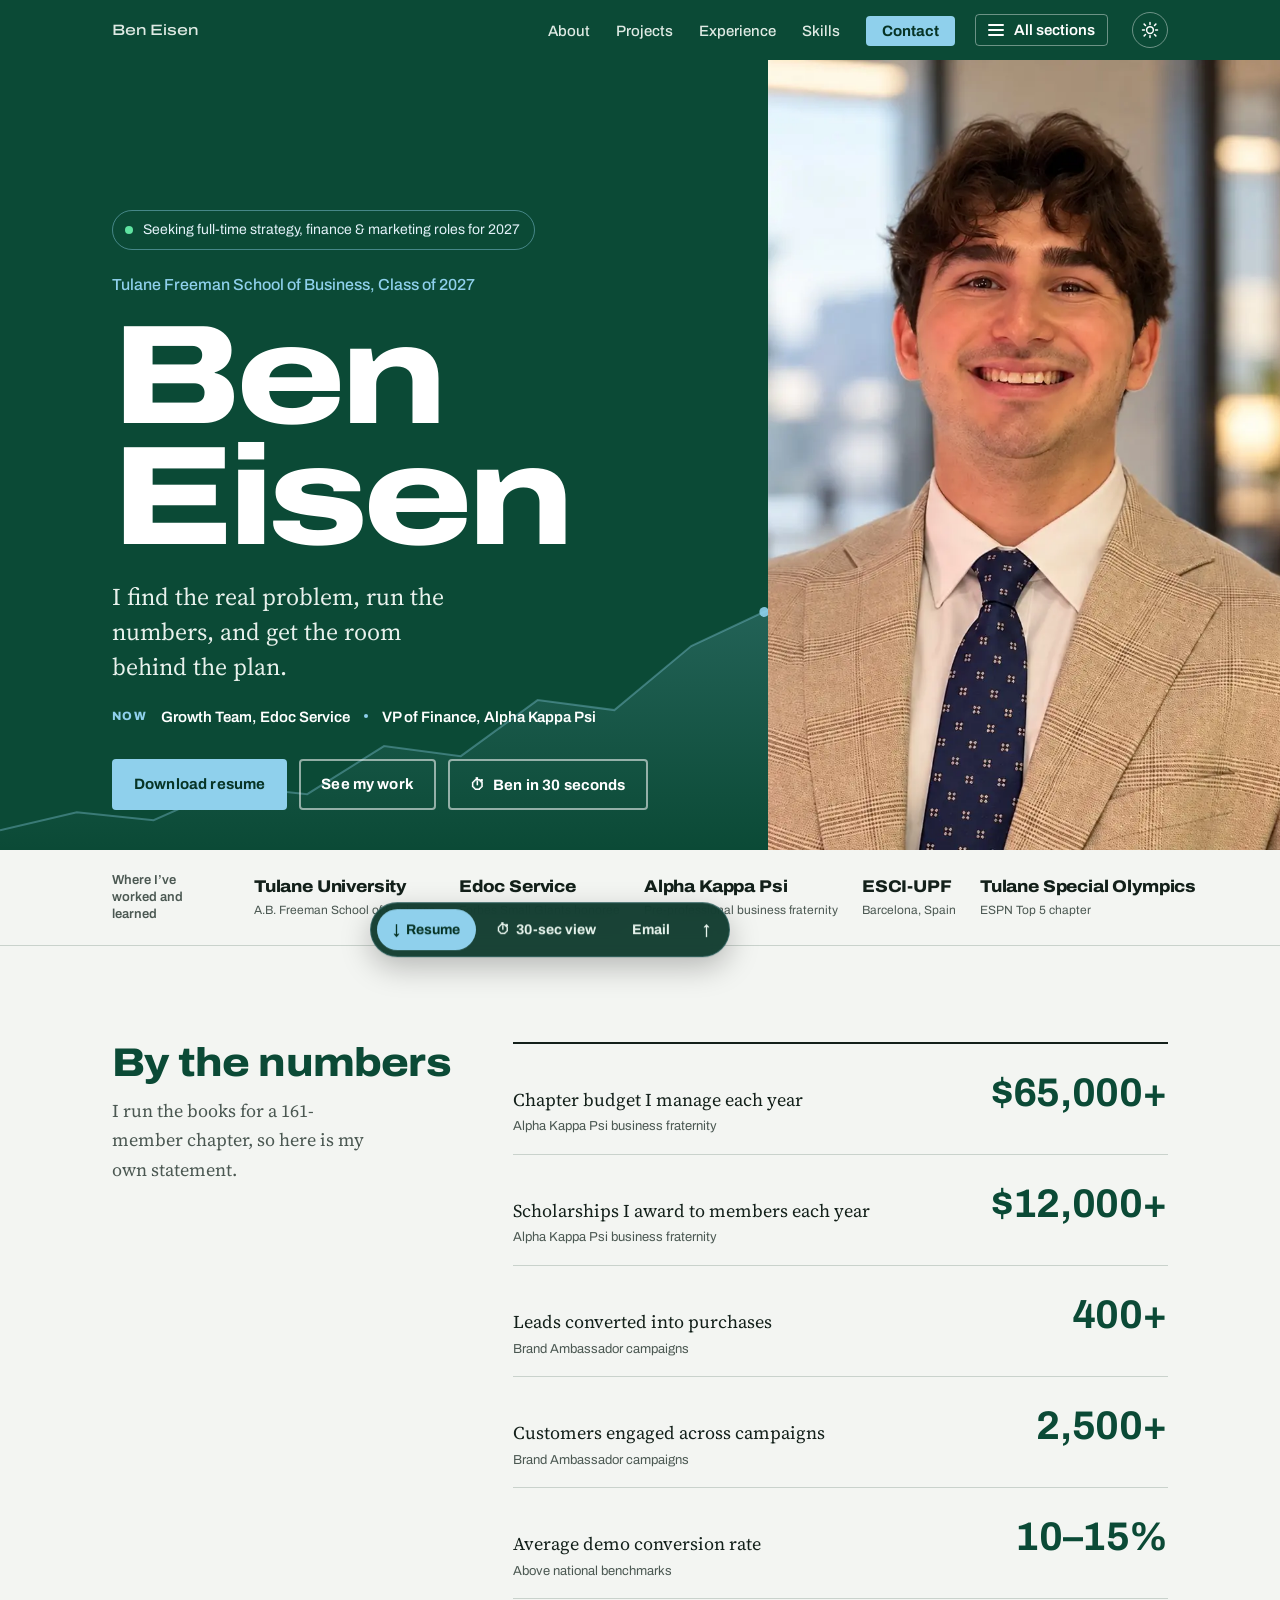
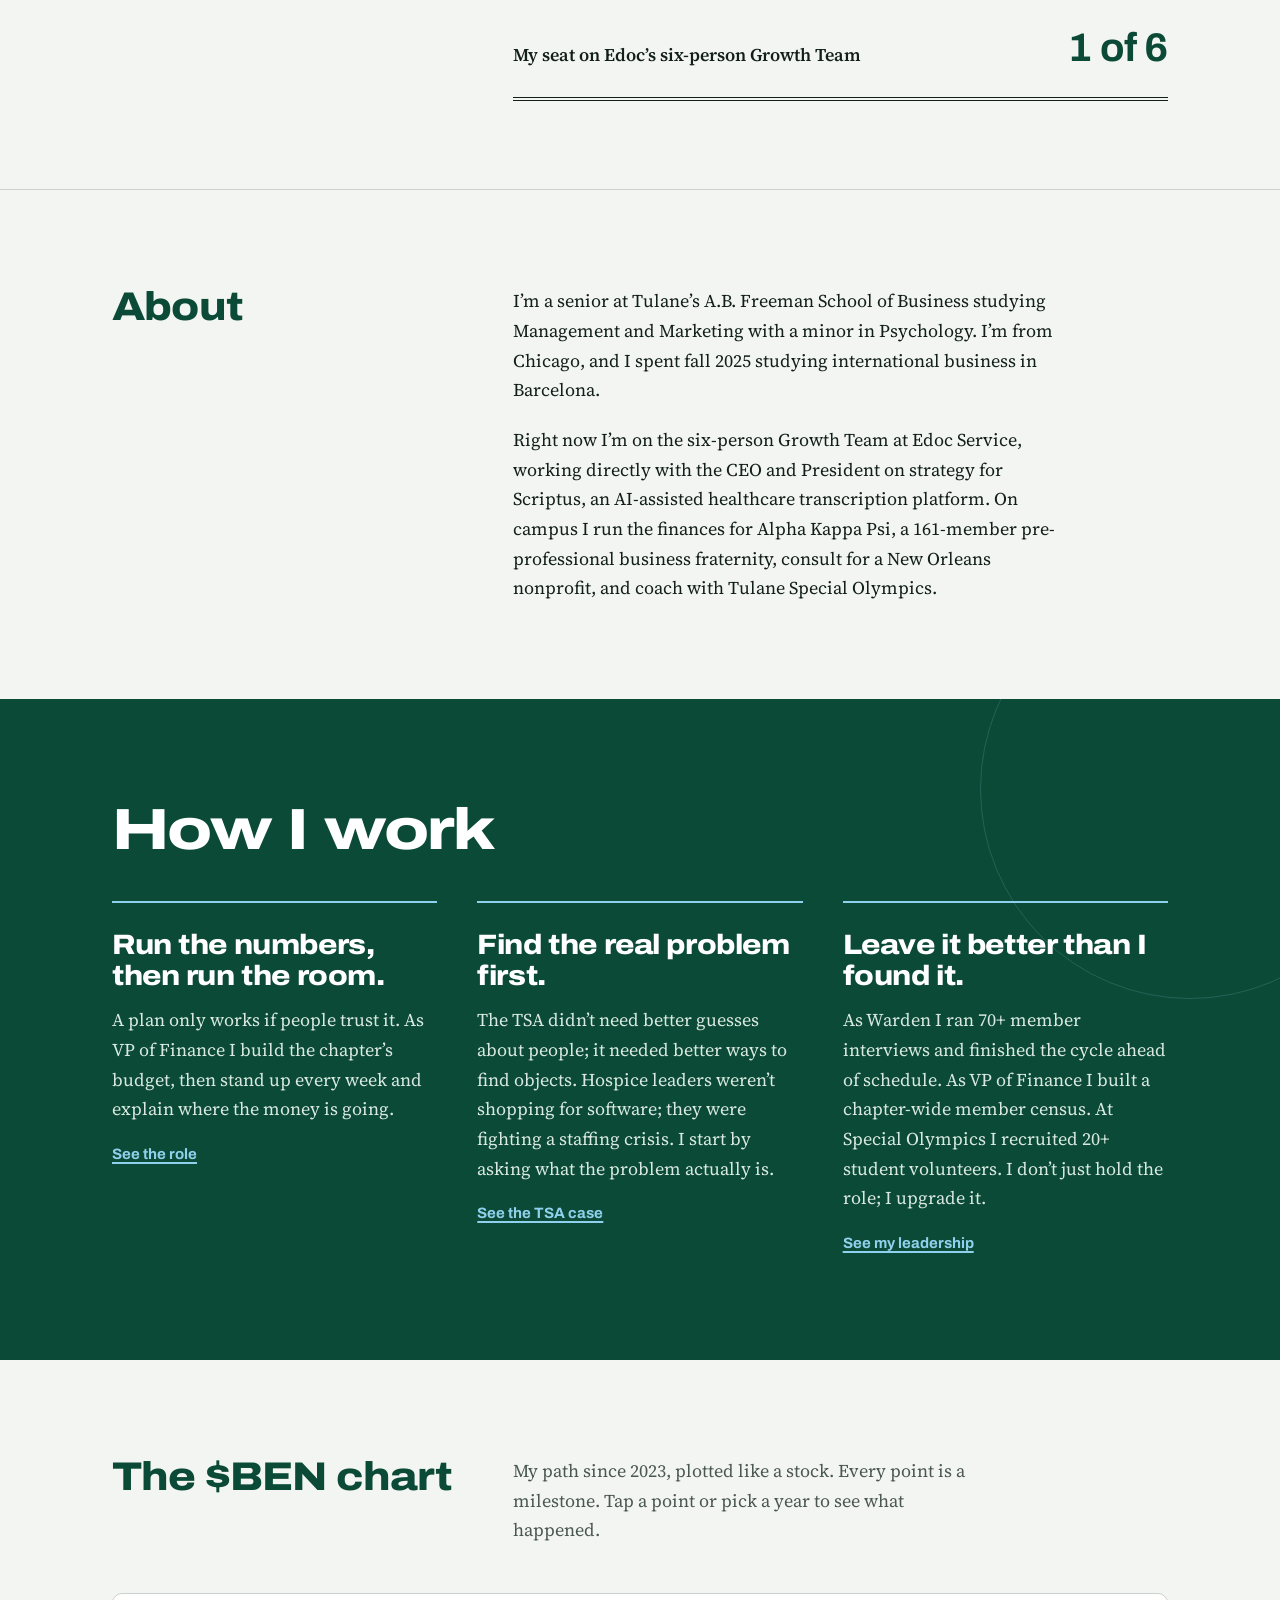
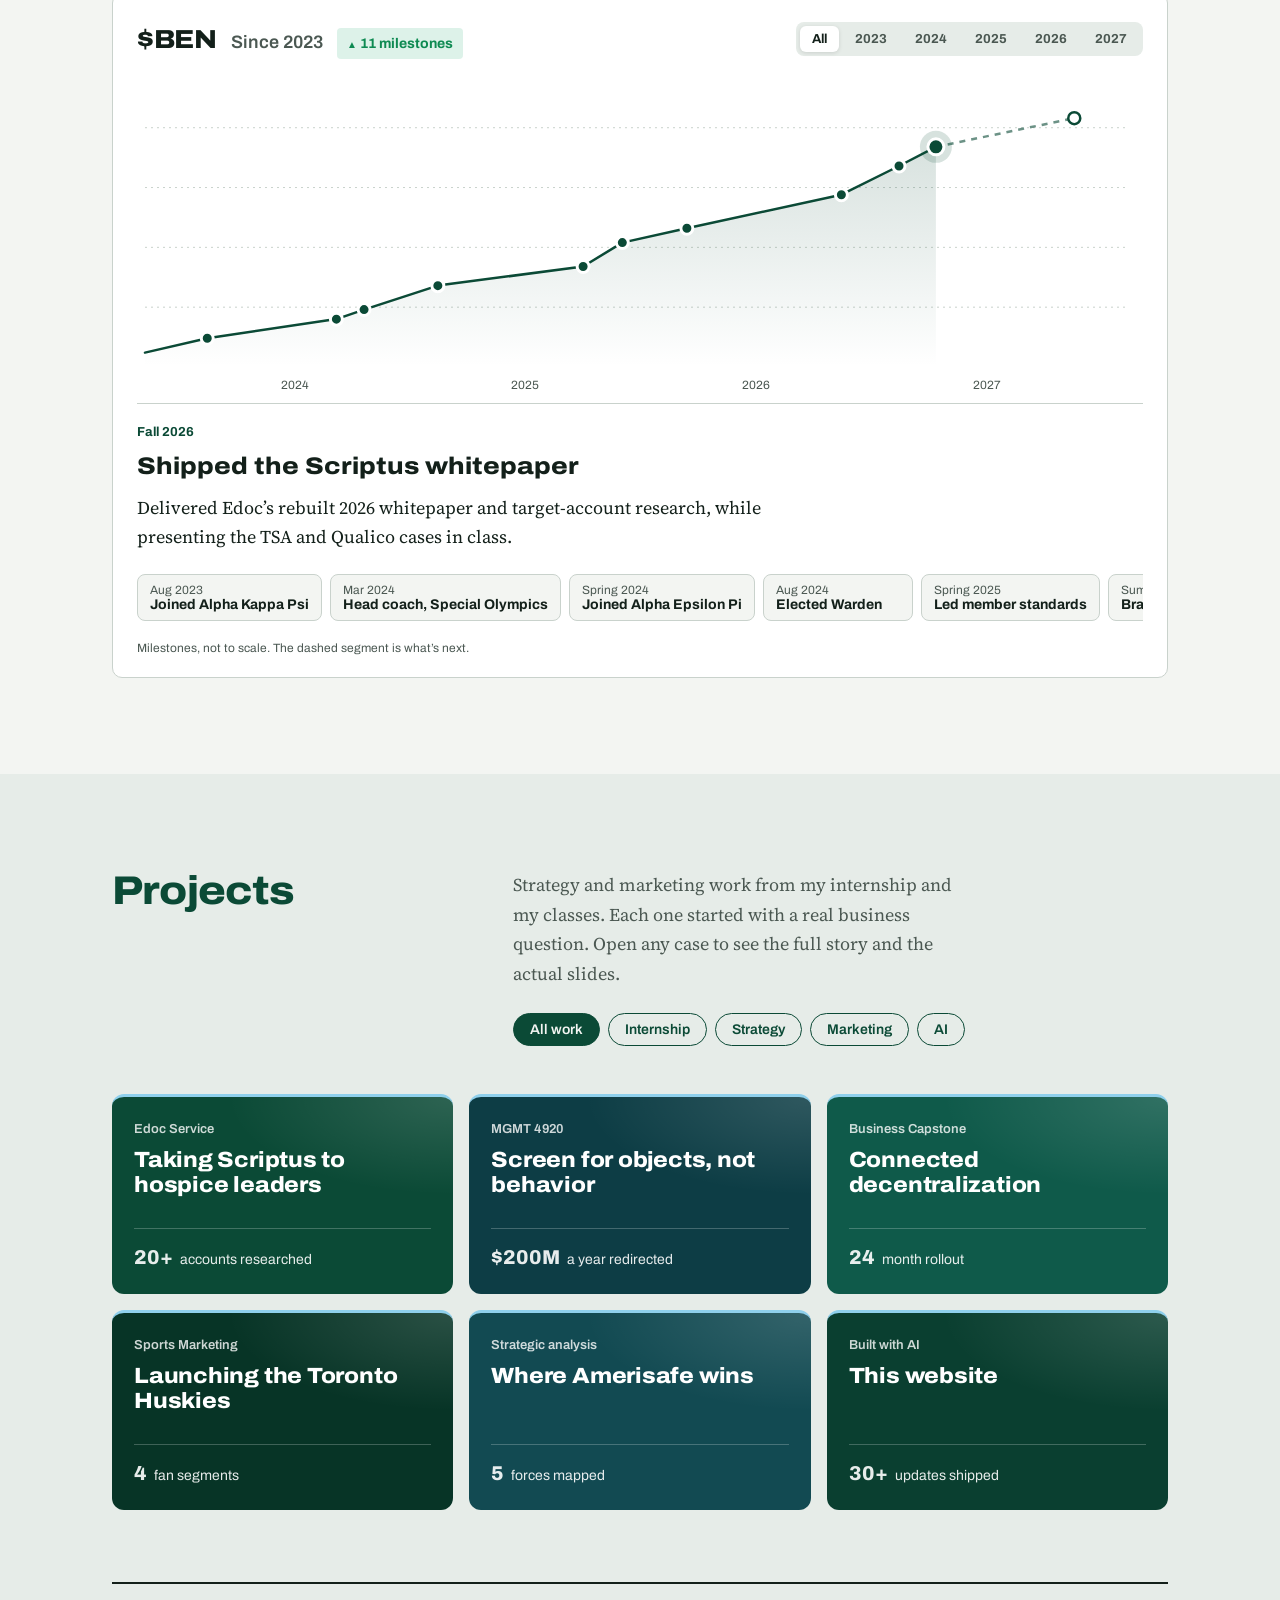
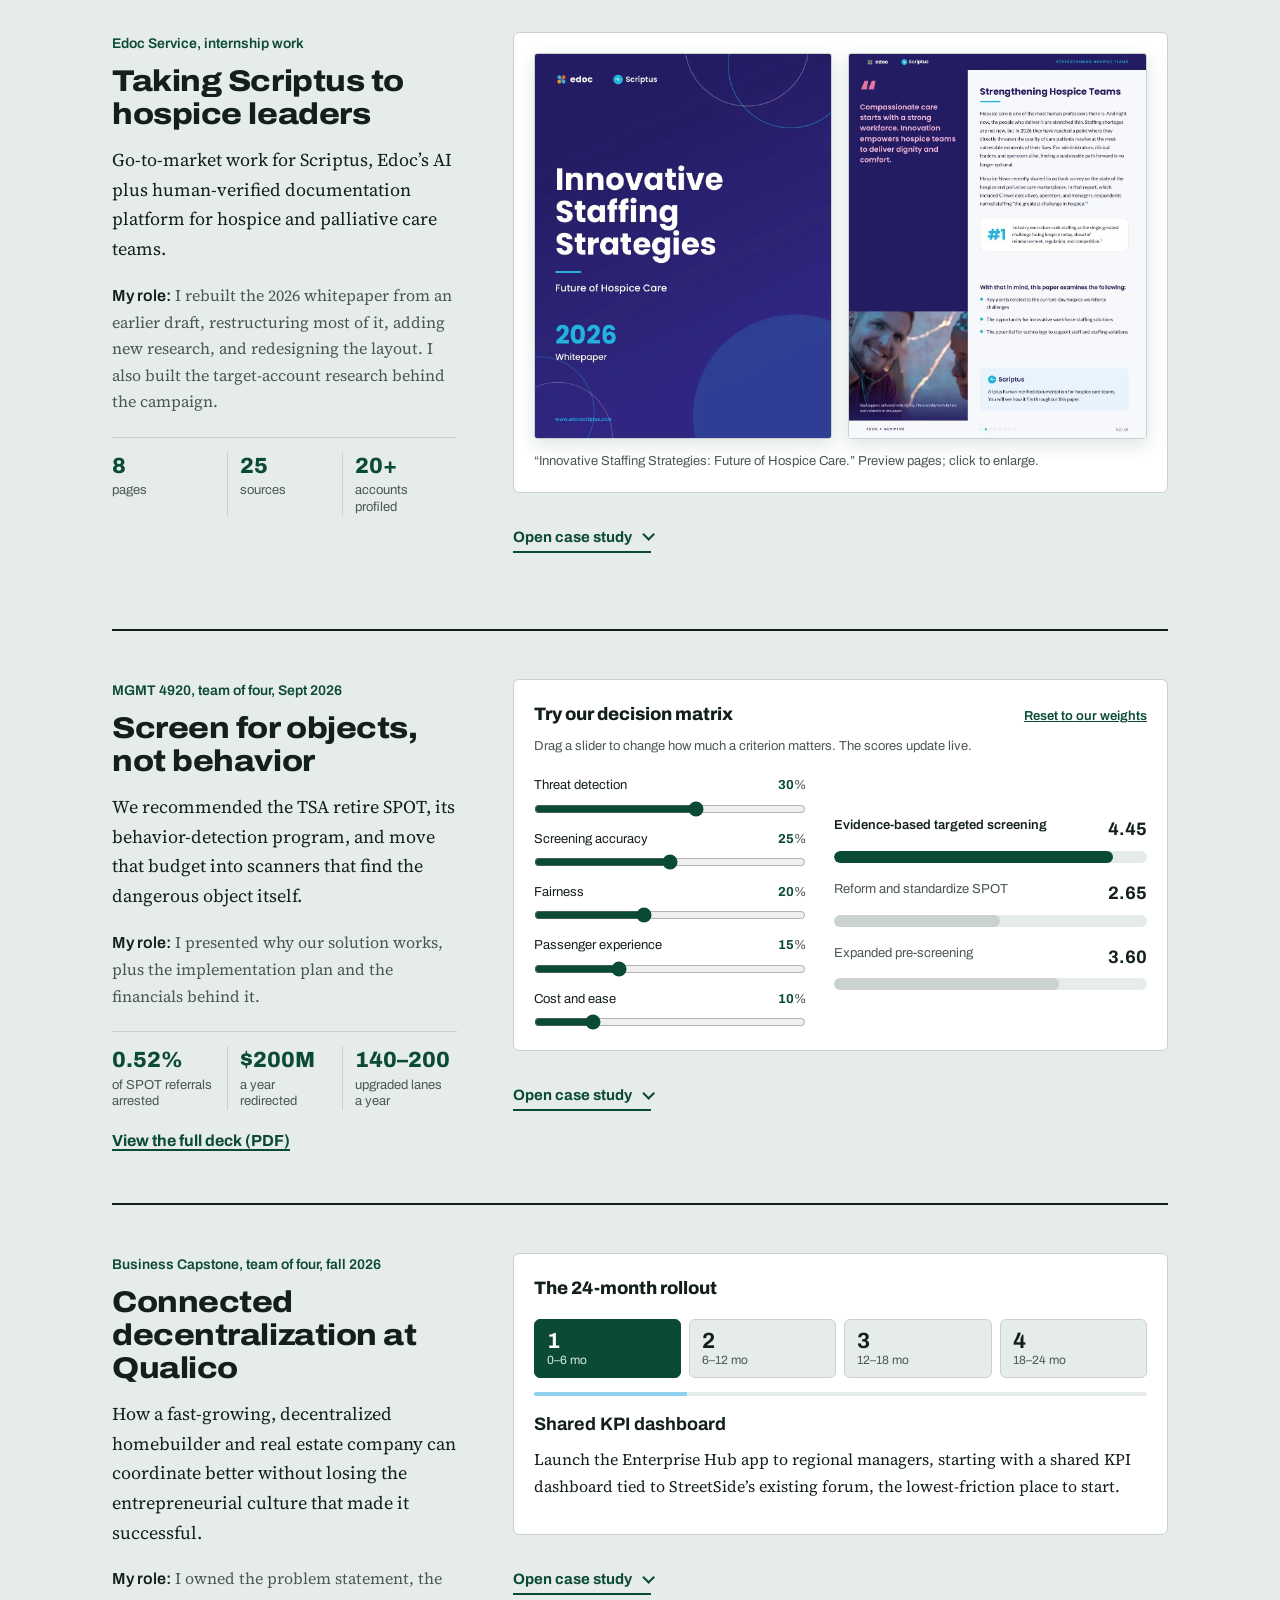
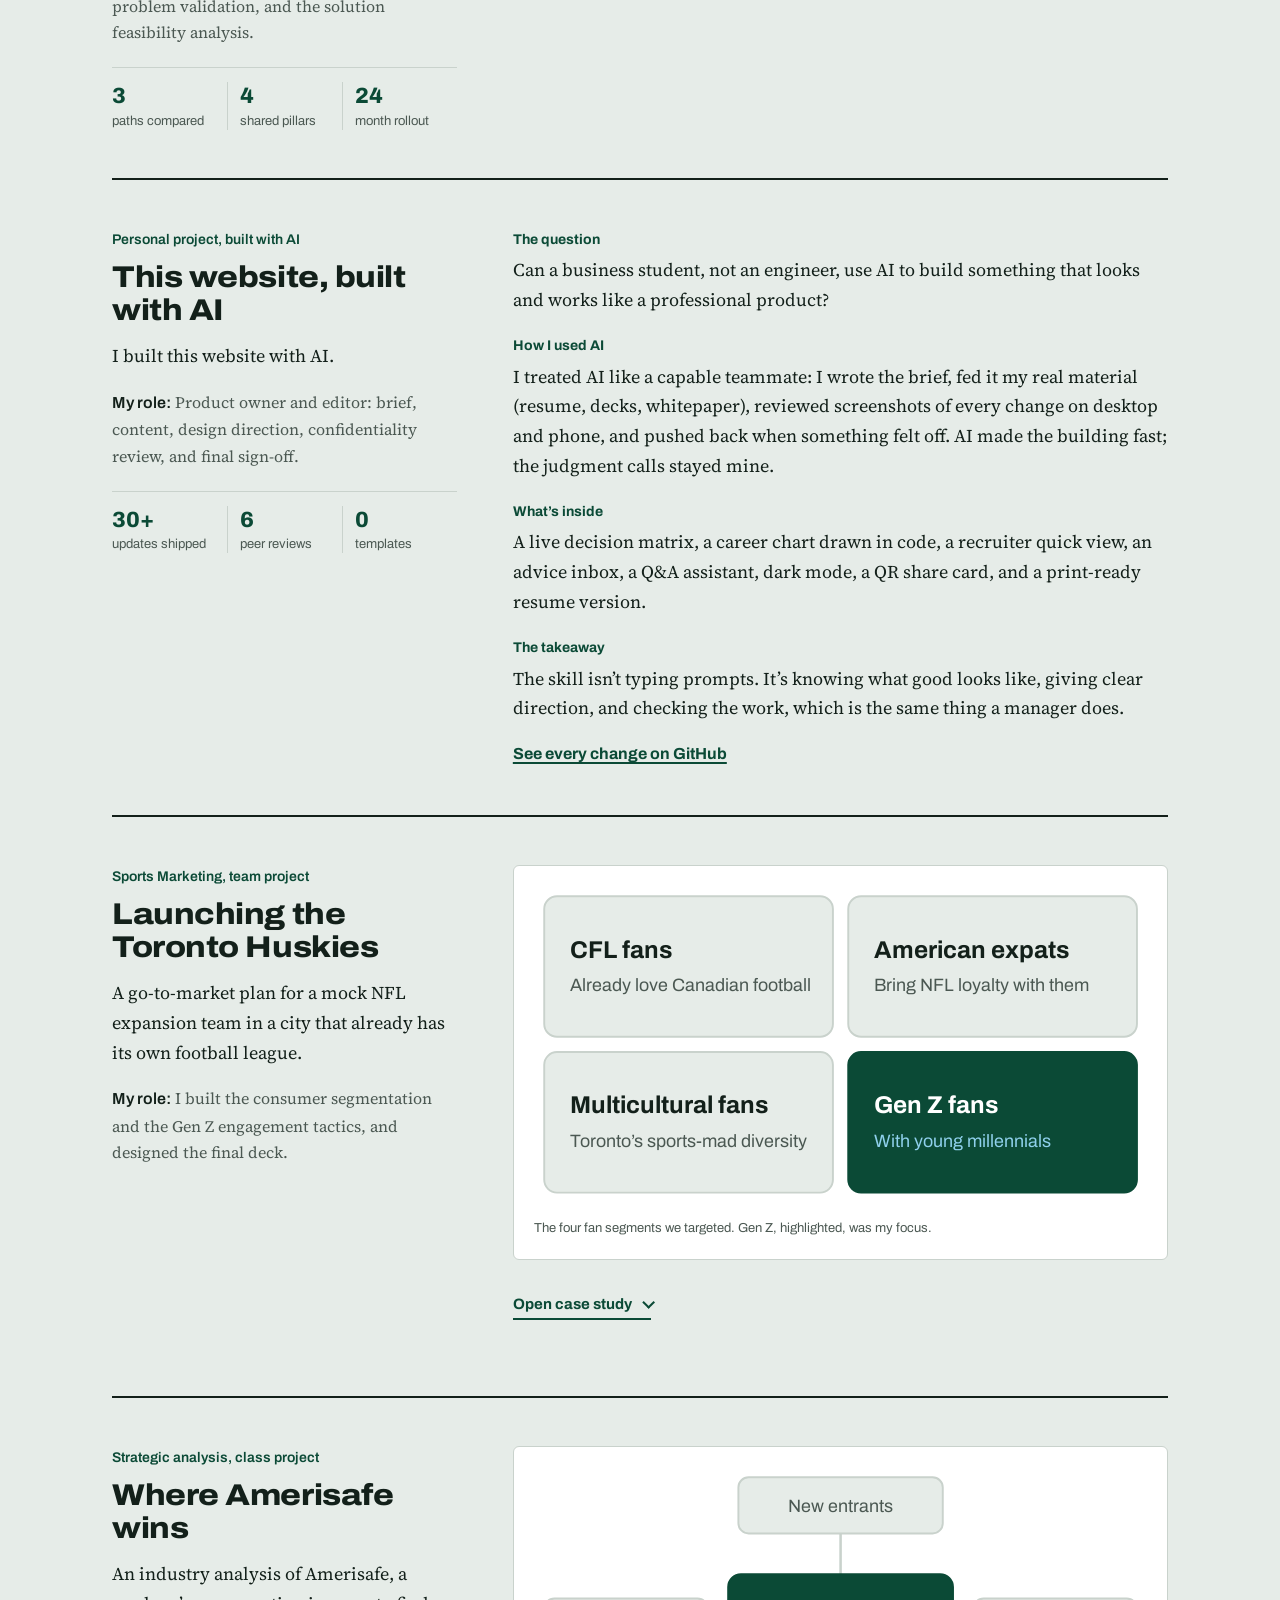
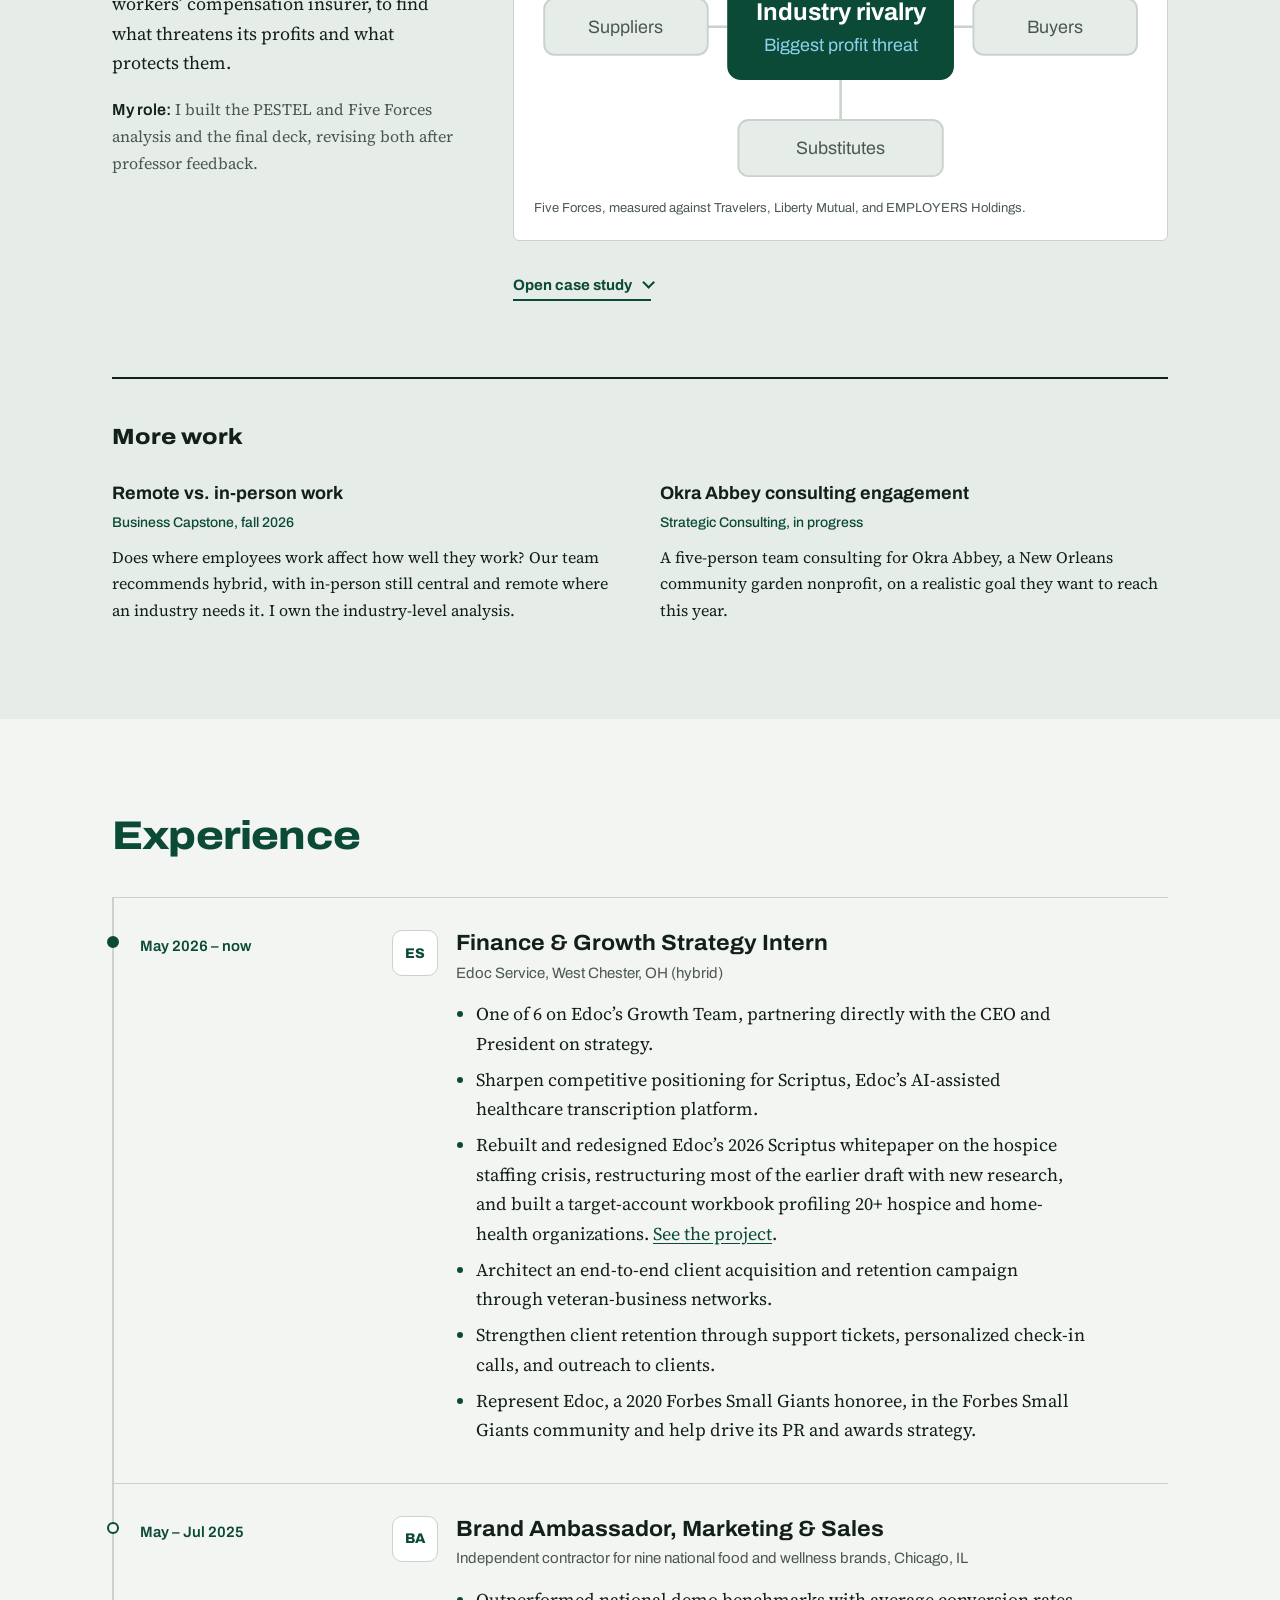
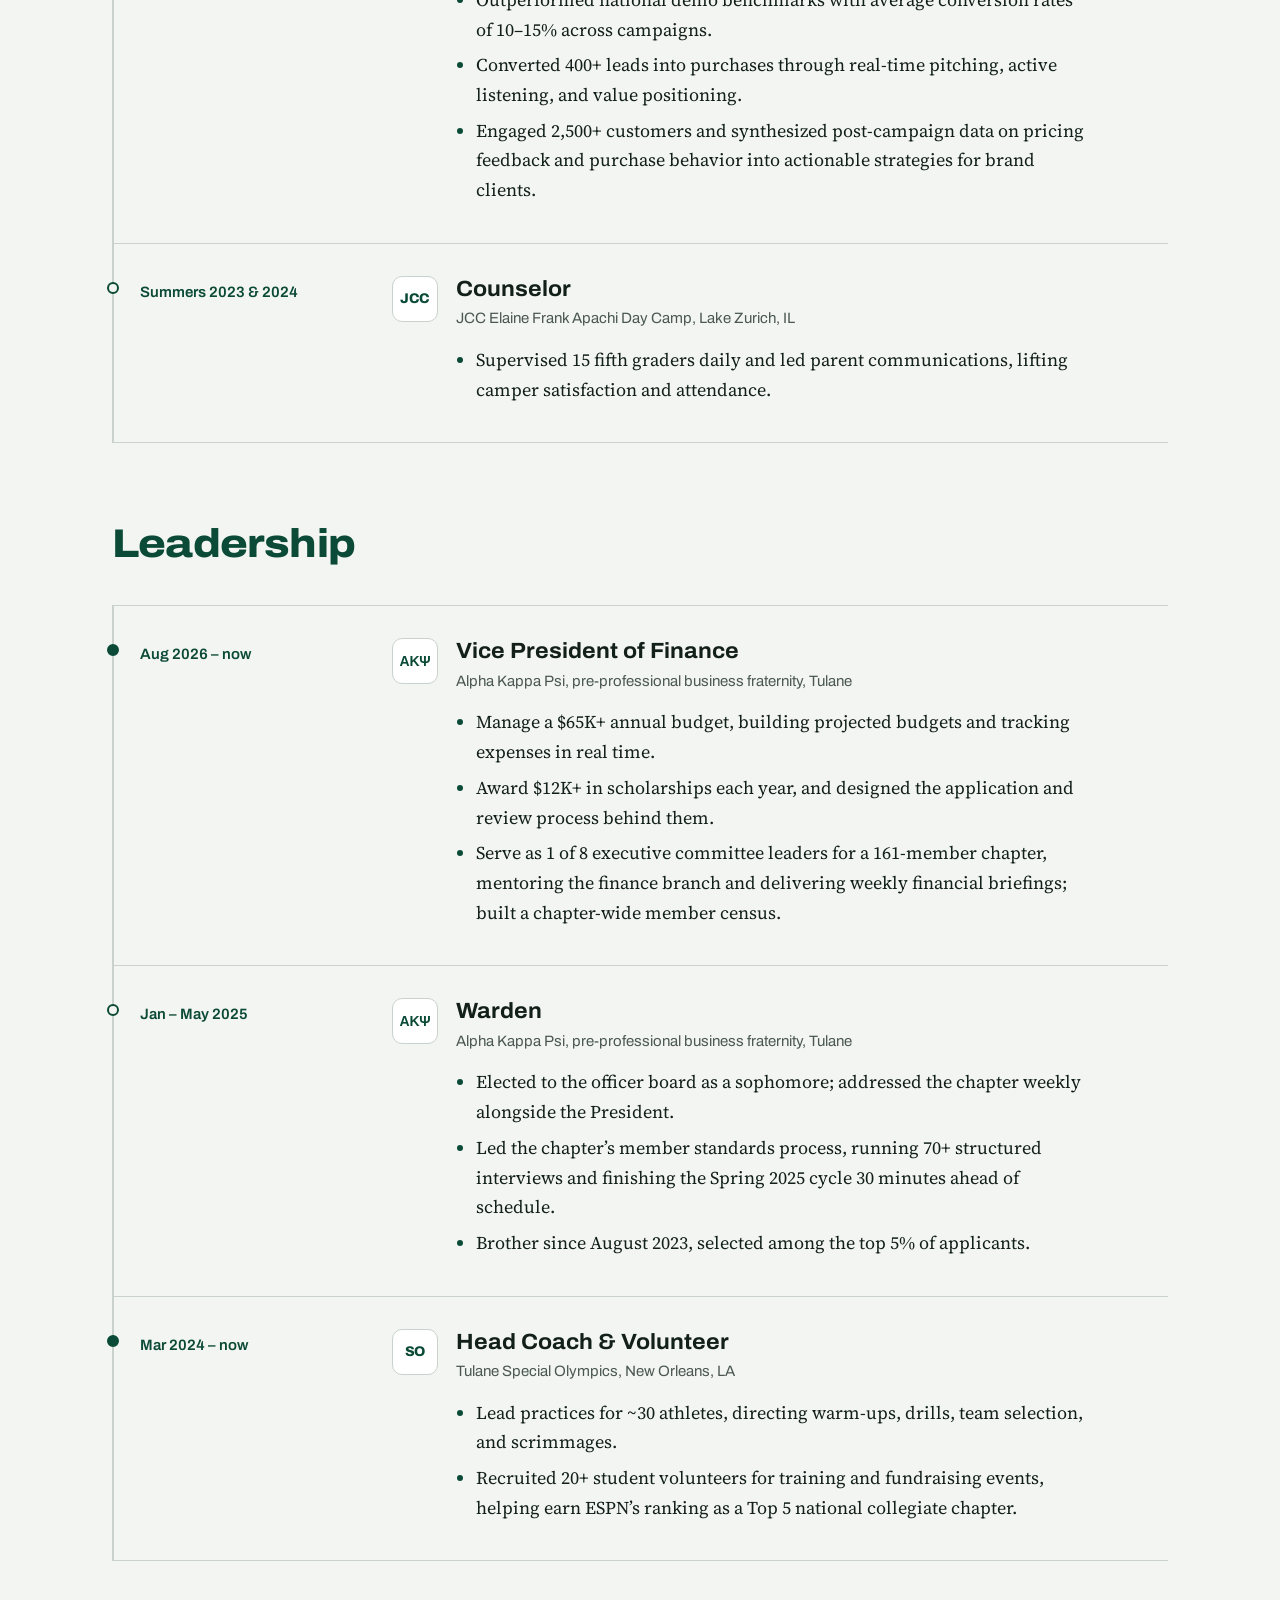
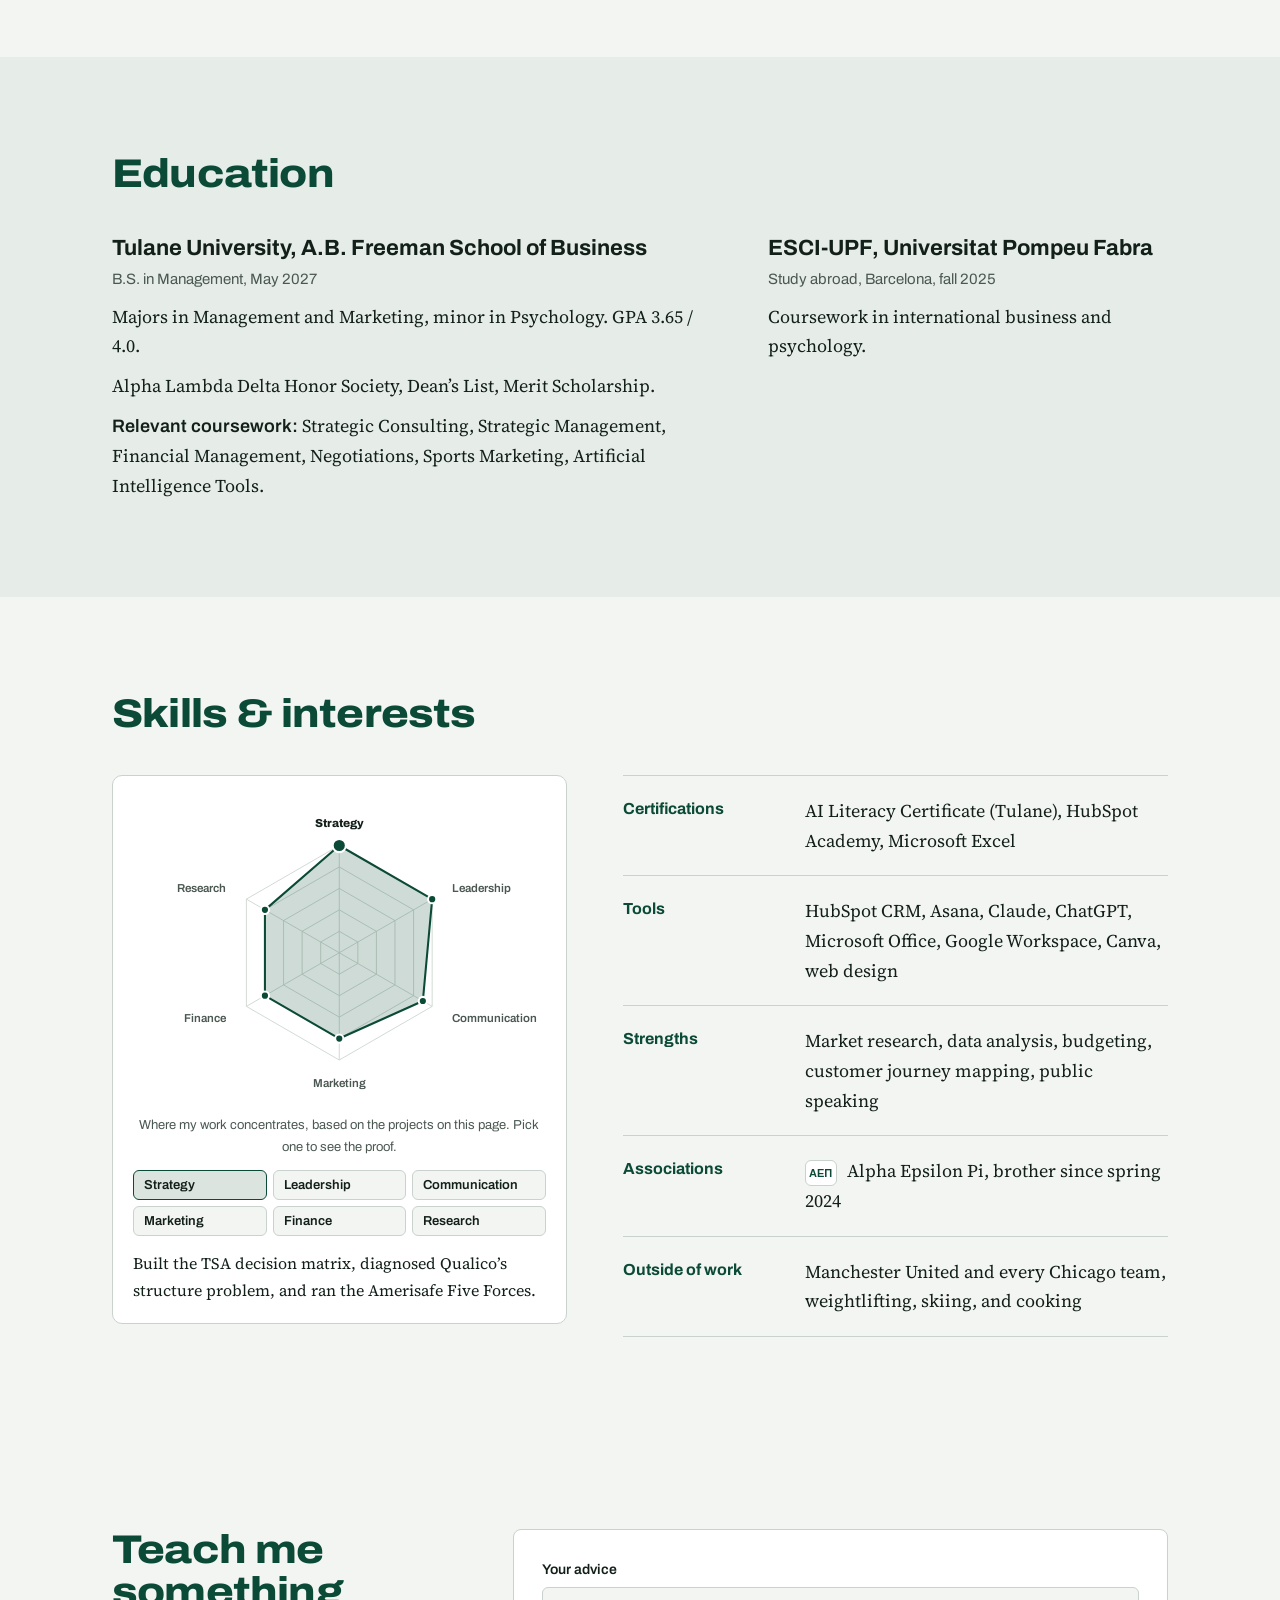
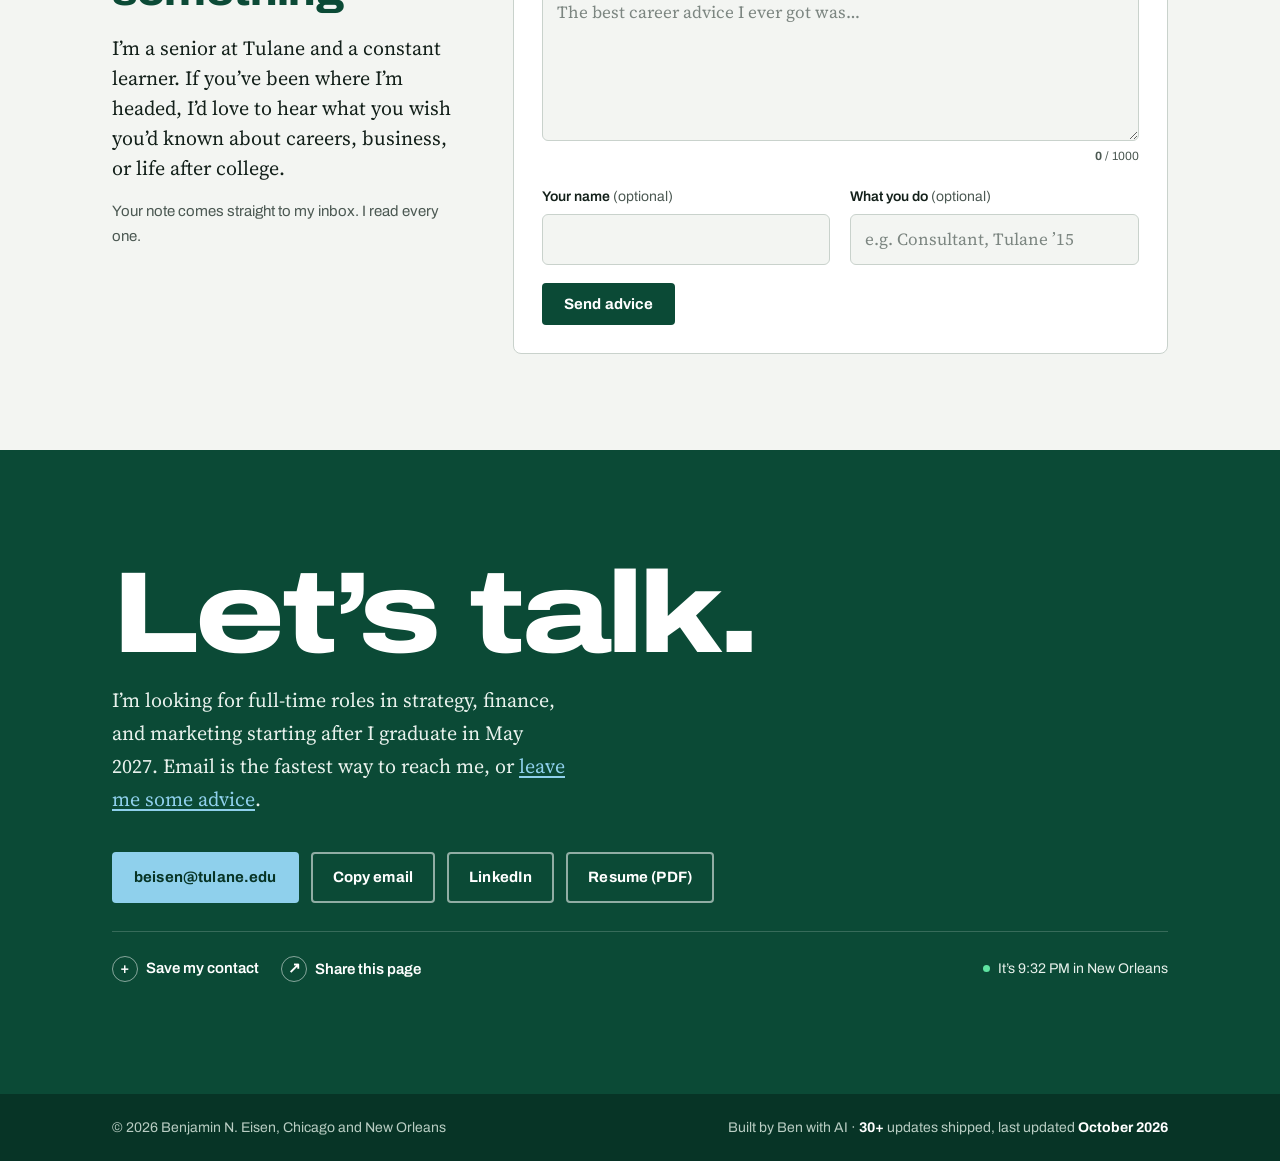
==== commit 3bc8880a: "Update headshot to new photo Swap hero, quick-view, and Ask-about-Ben avatar photo; refresh the soci" ====
--- a/index.html
+++ b/index.html
@@ -11,7 +11,7 @@
   <meta property="og:type" content="website">
   <meta property="og:title" content="Ben Eisen | Strategy, Finance &amp; Growth">
   <meta property="og:description" content="Tulane Freeman '27, seeking full-time strategy, finance and marketing roles. Growth Team at Edoc Service. Runs a $65K budget as VP of Finance. Case studies inside.">
-  <meta property="og:image" content="https://beisen888.github.io/assets/og-card.jpg?v=2">
+  <meta property="og:image" content="https://beisen888.github.io/assets/og-card.jpg?v=3">
   <meta property="og:image:width" content="1200">
   <meta property="og:image:height" content="630">
   <meta property="og:image:alt" content="Ben Eisen: Tulane Freeman, Class of 2027. Strategy, finance, and growth.">
@@ -21,7 +21,7 @@
   <meta name="twitter:card" content="summary_large_image">
   <meta name="twitter:title" content="Ben Eisen | Strategy, Finance &amp; Growth">
   <meta name="twitter:description" content="Tulane Freeman '27, seeking full-time strategy, finance and marketing roles. Case studies, a live decision matrix, and more.">
-  <meta name="twitter:image" content="https://beisen888.github.io/assets/og-card.jpg?v=2">
+  <meta name="twitter:image" content="https://beisen888.github.io/assets/og-card.jpg?v=3">
   <meta name="color-scheme" content="light dark">
   <link rel="apple-touch-icon" href="assets/icon-180.png">
   <link rel="manifest" href="manifest.webmanifest">
@@ -30,7 +30,7 @@
   <link rel="preconnect" href="https://fonts.googleapis.com">
   <link rel="preconnect" href="https://fonts.gstatic.com" crossorigin>
   <link href="https://fonts.googleapis.com/css2?family=Archivo:wdth,wght@62..125,400..800&family=Source+Serif+4:opsz,wght@8..60,400;8..60,600&display=swap" rel="stylesheet">
-  <link rel="preload" as="image" href="assets/ben-eisen.webp">
+  <link rel="preload" as="image" href="assets/ben-eisen.webp?v=3">
   <link rel="stylesheet" href="style.css?v=20261022b">
   <script>
     document.documentElement.classList.replace('no-js', 'js');
@@ -115,7 +115,7 @@
         </div>
       </div>
       <figure class="hero-photo">
-        <img src="assets/ben-eisen.webp" alt="Ben Eisen in a navy suit, smiling" width="960" height="1200" fetchpriority="high">
+        <img src="assets/ben-eisen.webp?v=3" alt="Ben Eisen in a tan plaid blazer and navy tie, smiling" width="960" height="1200" fetchpriority="high">
       </figure>
     </section>
 
@@ -755,7 +755,7 @@
   <dialog class="quick" aria-labelledby="quick-title">
     <div class="quick-grid">
       <aside class="quick-side">
-        <img src="assets/ben-eisen.webp" alt="" width="960" height="1200">
+        <img src="assets/ben-eisen.webp?v=3" alt="" width="960" height="1200">
         <div>
           <p class="qs-kicker">The 30-second version</p>
           <h2 id="quick-title">Ben Eisen</h2>
@@ -813,11 +813,11 @@
   <nav class="rail" aria-label="Section progress"><ol><li><a href="#top" data-nav aria-label="Top"><span class="rail-label">Top</span></a></li><li><a href="#numbers" data-nav aria-label="By the numbers"><span class="rail-label">By the numbers</span></a></li><li><a href="#about" data-nav aria-label="About"><span class="rail-label">About</span></a></li><li><a href="#trajectory" data-nav aria-label="The $BEN chart"><span class="rail-label">The $BEN chart</span></a></li><li><a href="#projects" data-nav aria-label="Projects"><span class="rail-label">Projects</span></a></li><li><a href="#experience" data-nav aria-label="Experience"><span class="rail-label">Experience</span></a></li><li><a href="#leadership" data-nav aria-label="Leadership"><span class="rail-label">Leadership</span></a></li><li><a href="#education" data-nav aria-label="Education"><span class="rail-label">Education</span></a></li><li><a href="#skills" data-nav aria-label="Skills & interests"><span class="rail-label">Skills &amp; interests</span></a></li><li><a href="#advice" data-nav aria-label="Teach me something"><span class="rail-label">Teach me something</span></a></li><li><a href="#contact" data-nav aria-label="Contact"><span class="rail-label">Contact</span></a></li></ol></nav>
   <div class="toast" role="status" aria-live="polite"></div>
   <button type="button" class="ask-launch" aria-controls="ask-panel" aria-expanded="false">
-    <img src="assets/ben-eisen.webp" alt="" width="40" height="40"><span class="al-text"><b>Ask about Ben</b><small>Questions, answered</small></span>
+    <img src="assets/ben-eisen.webp?v=3" alt="" width="40" height="40"><span class="al-text"><b>Ask about Ben</b><small>Questions, answered</small></span>
   </button>
   <section class="ask" id="ask-panel" role="dialog" aria-label="Ask about Ben" hidden>
     <header class="ask-head">
-      <img src="assets/ben-eisen.webp" alt="" width="40" height="40">
+      <img src="assets/ben-eisen.webp?v=3" alt="" width="40" height="40">
       <div><b>Ask about Ben</b><small>Answers drawn from his resume and projects</small></div>
       <button type="button" class="ask-close" aria-label="Close">&times;</button>
     </header>
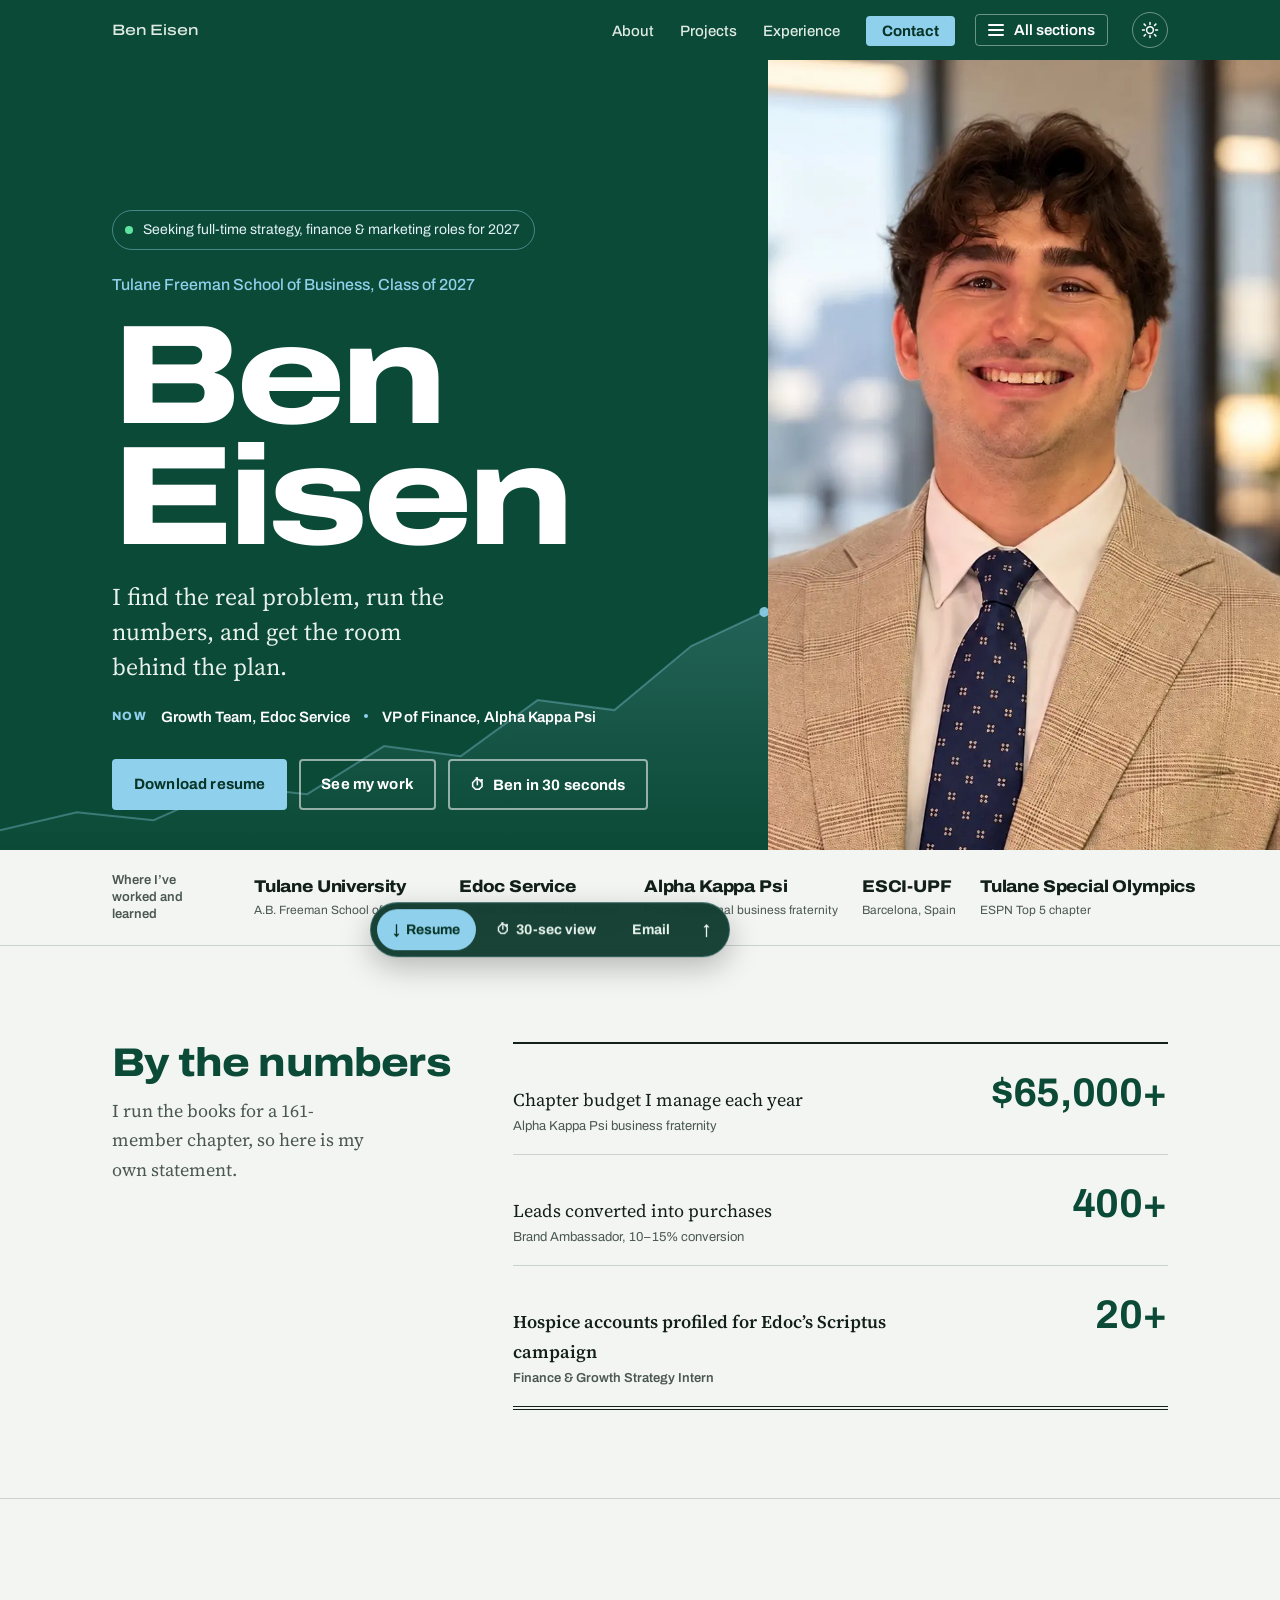
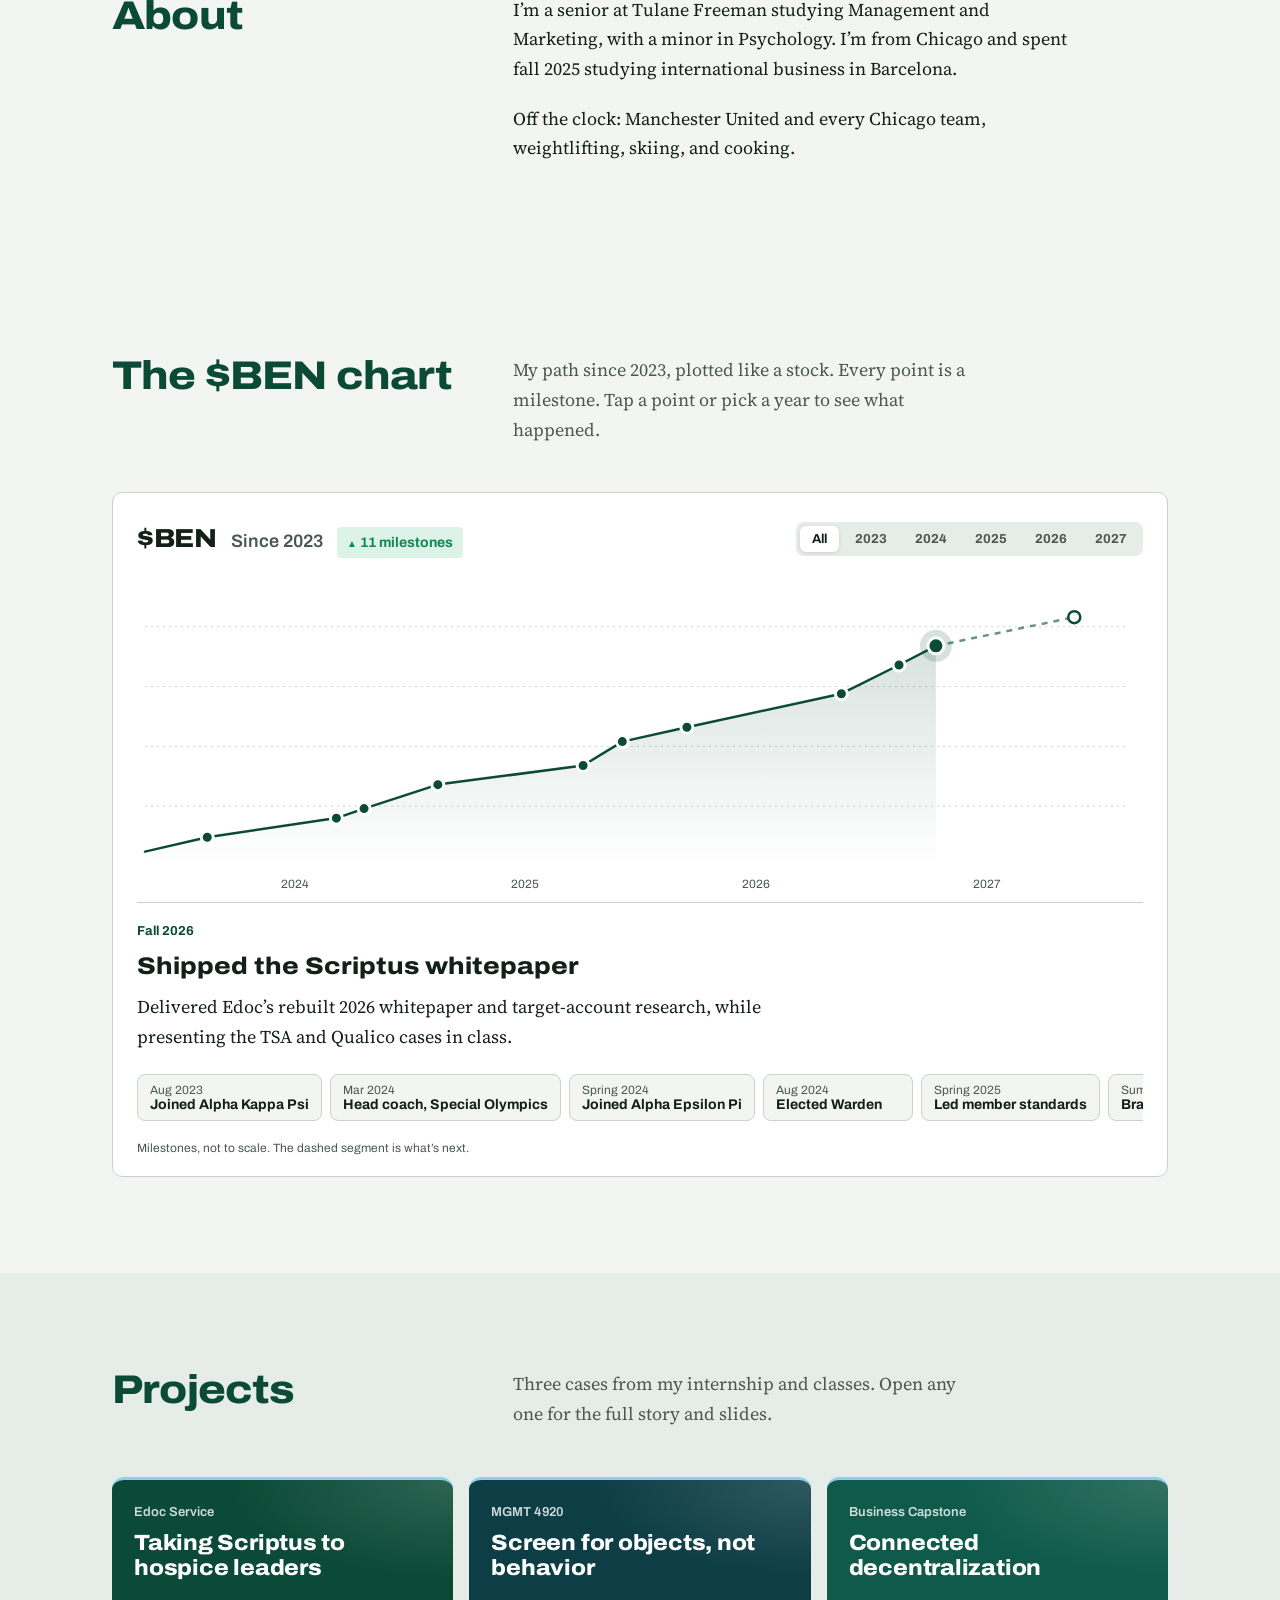
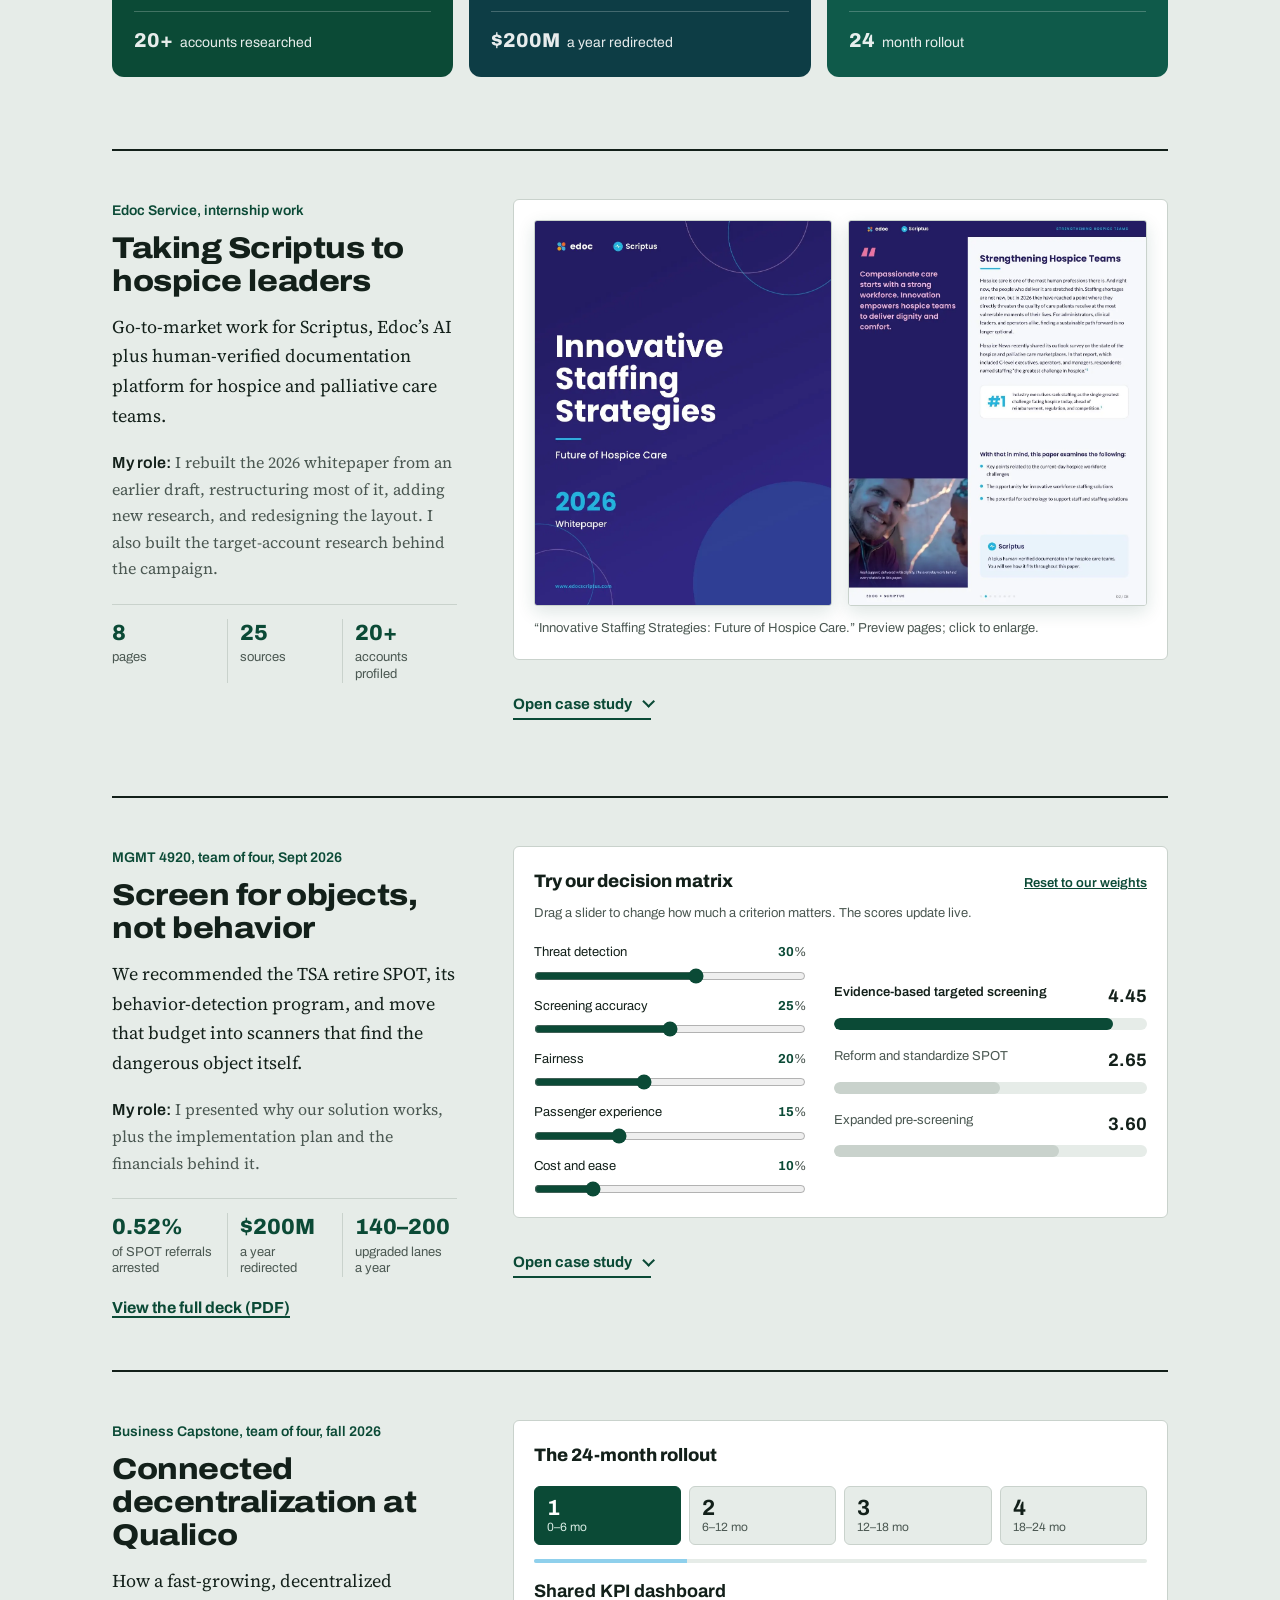
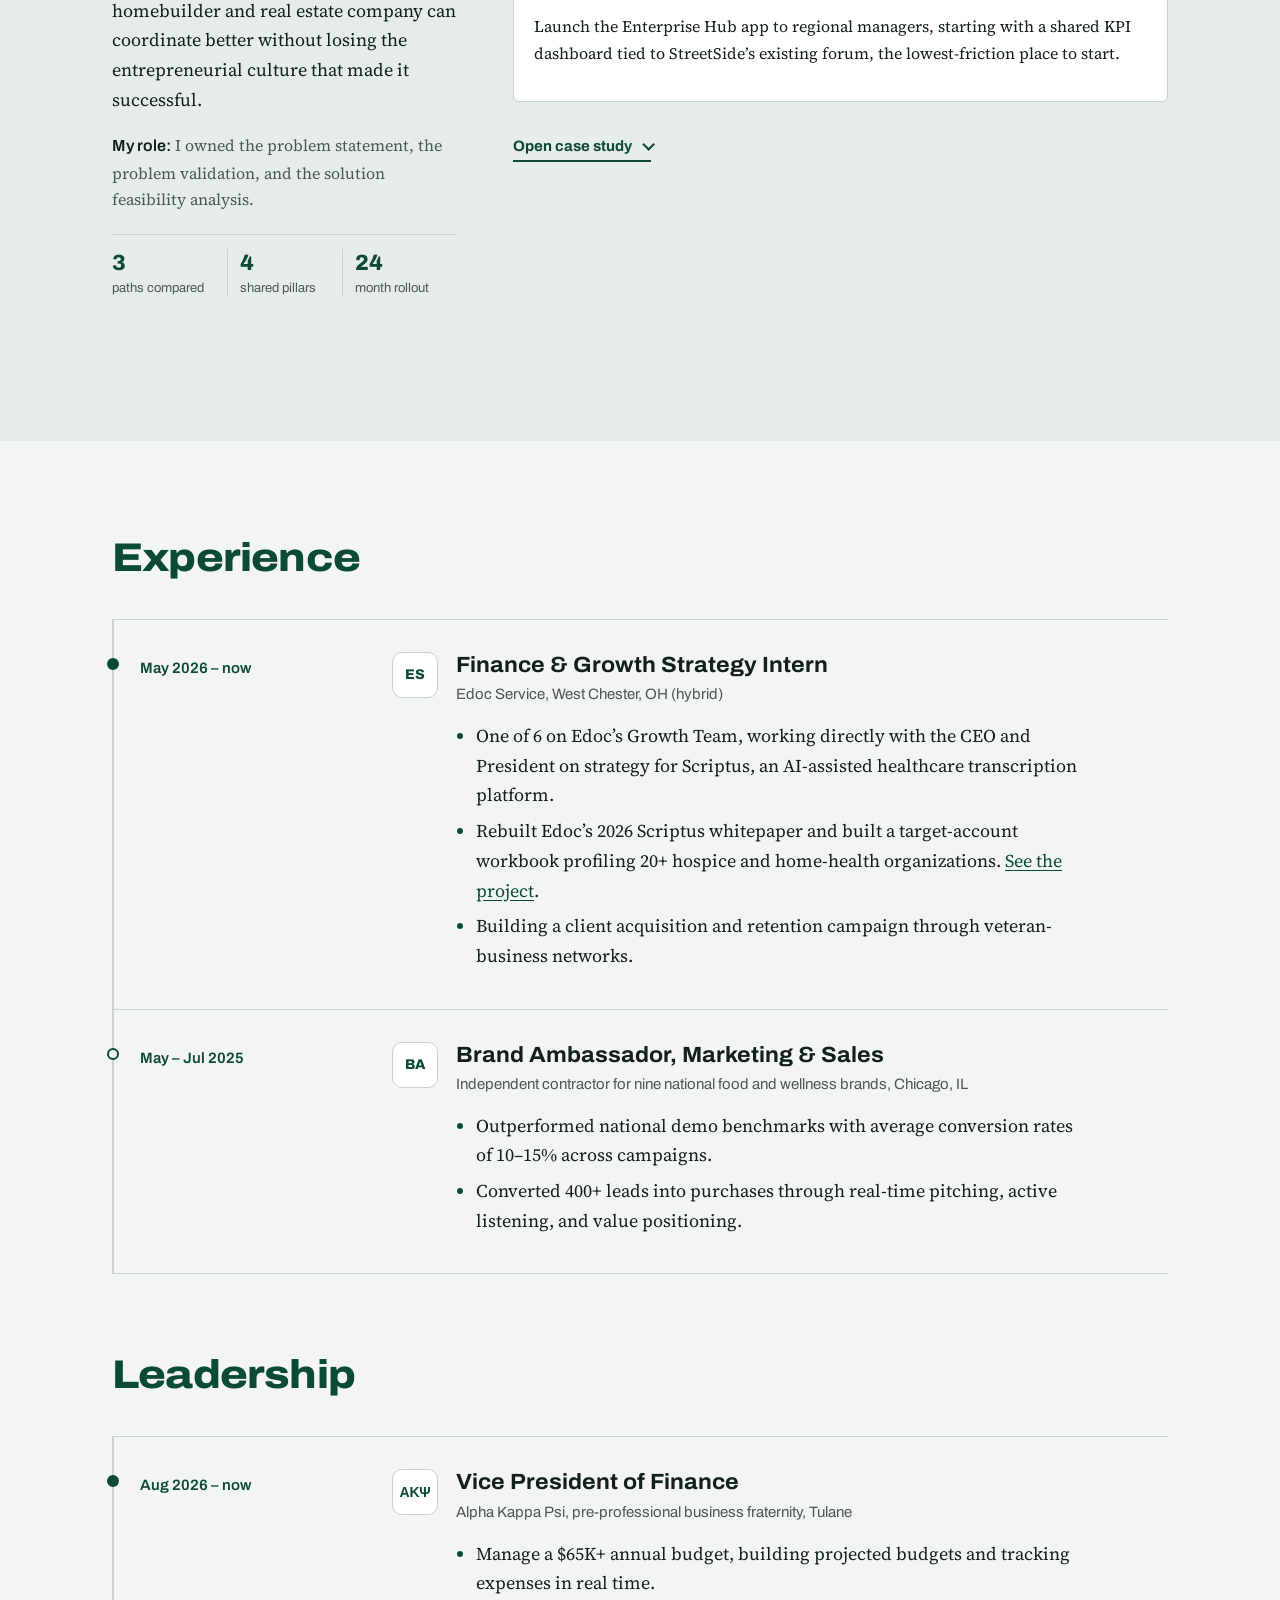
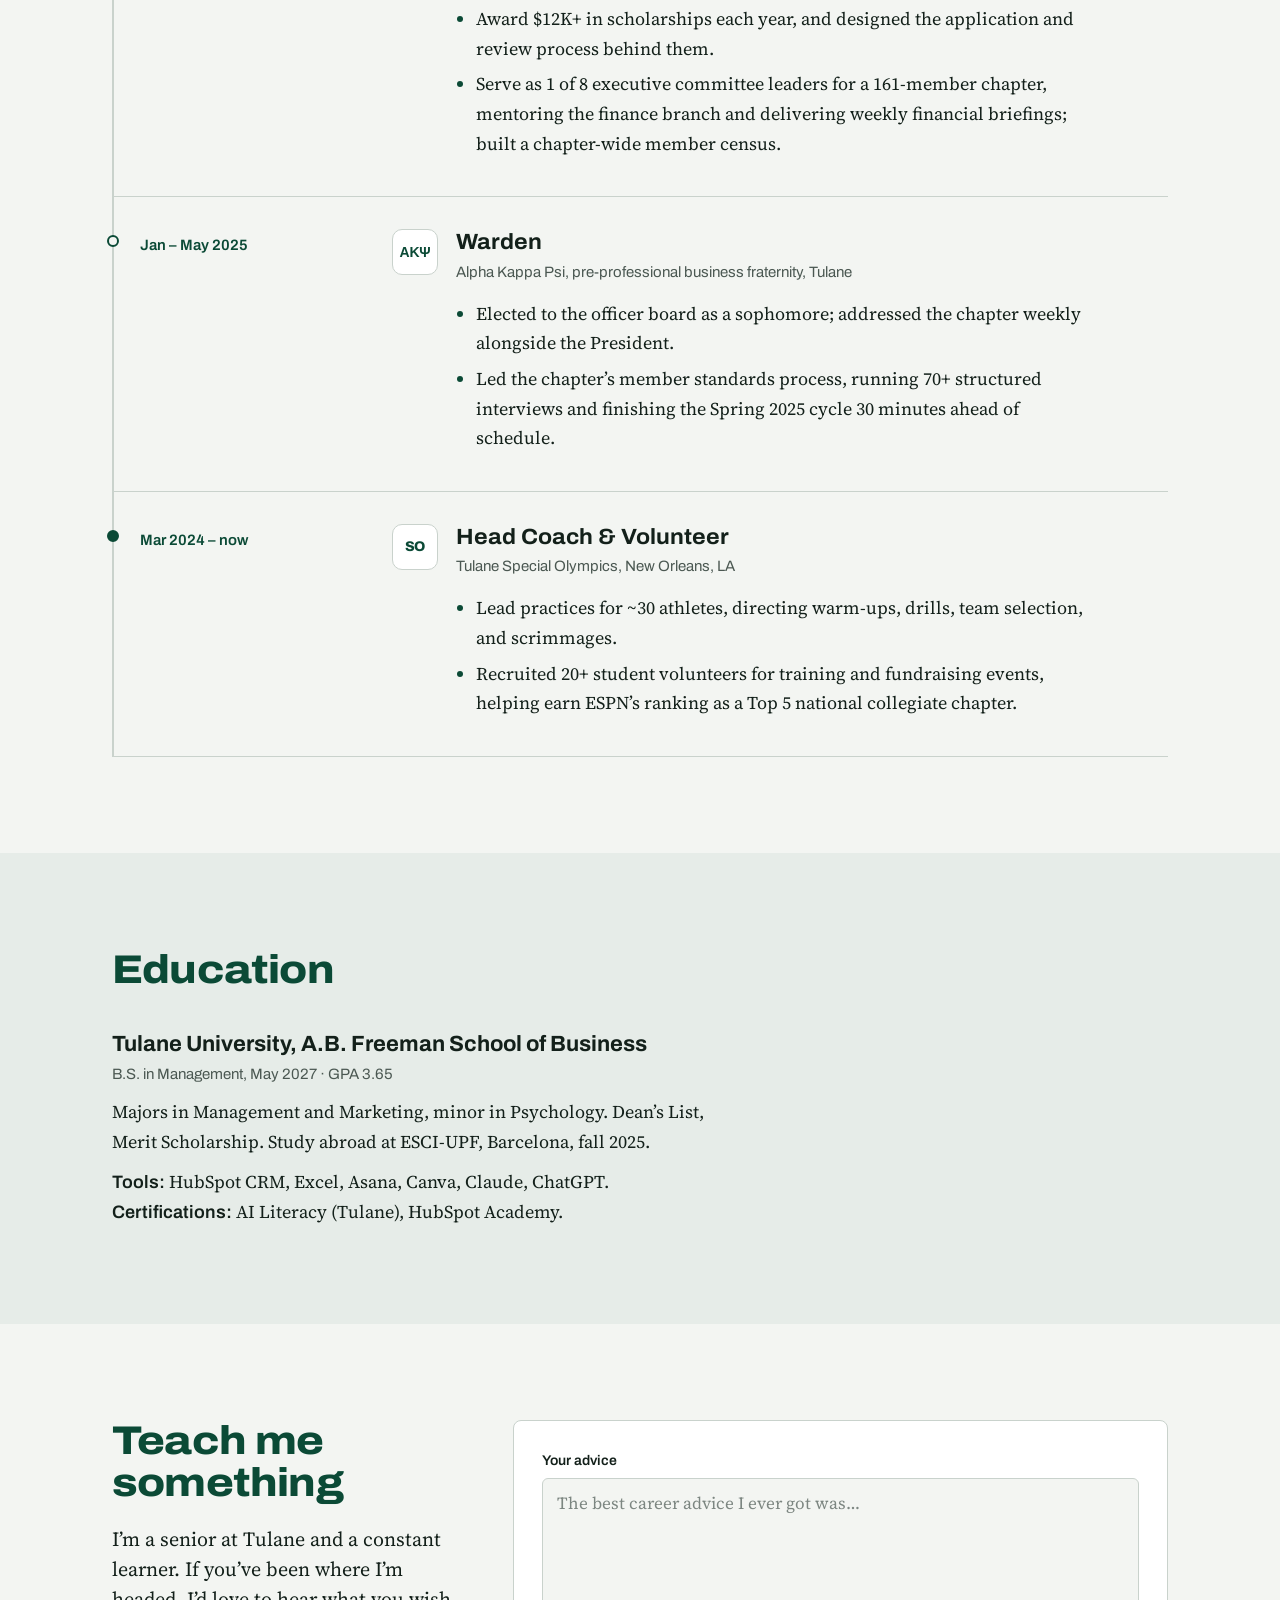
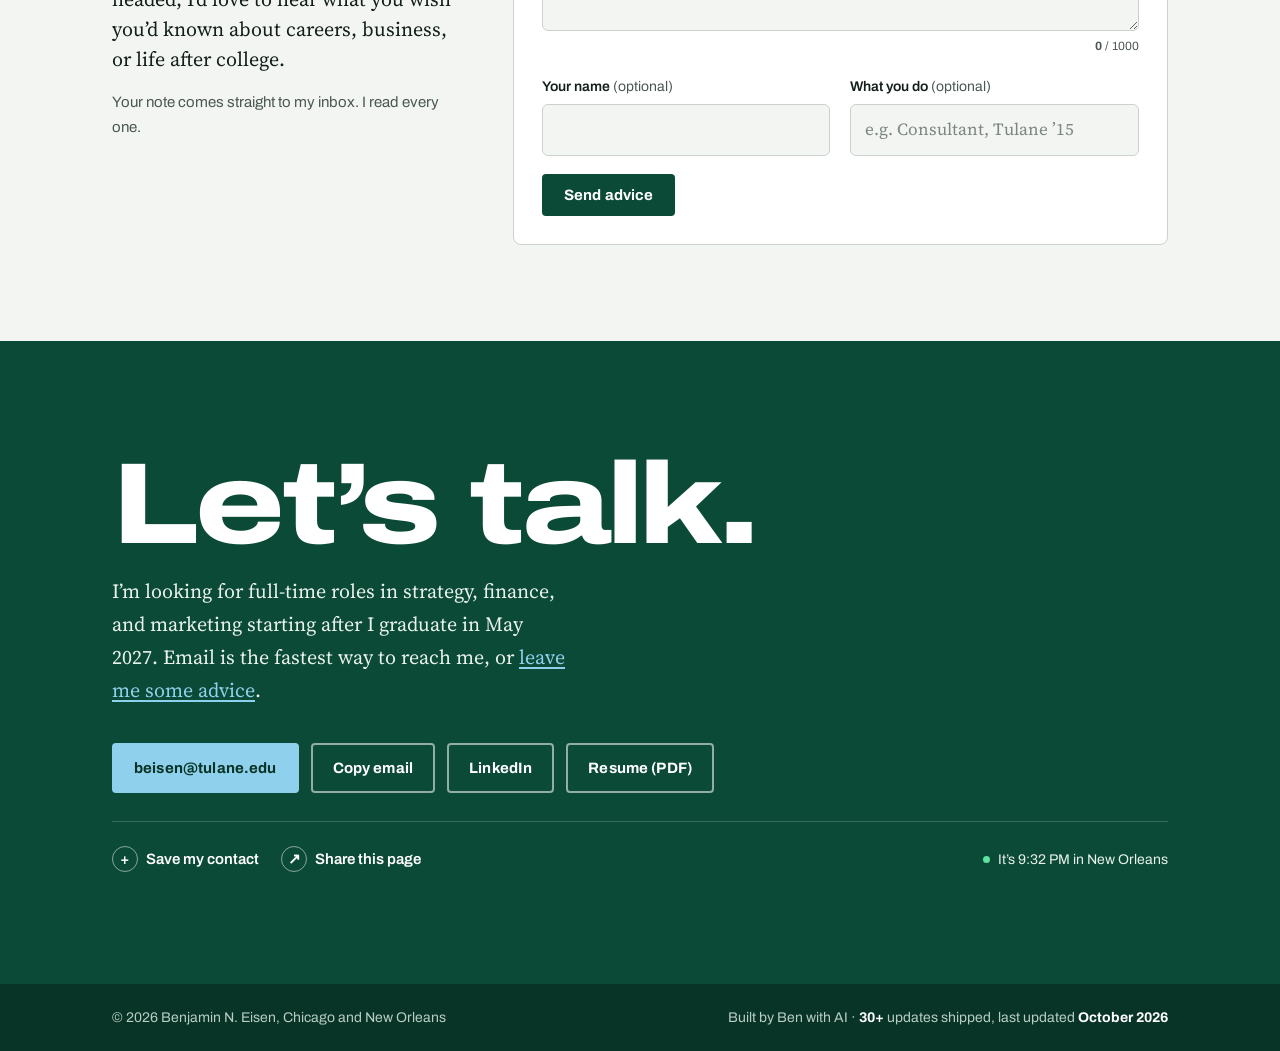
==== commit 509b9a5e: "Trim site for faster reading Cut How I work, Skills radar, JCC entry, and three secondary projects (" ====
--- a/index.html
+++ b/index.html
@@ -75,11 +75,9 @@
           <li><a href="#about" data-nav>About</a></li>
           <li><a href="#projects" data-nav>Projects</a></li>
           <li><a href="#experience" data-nav>Experience</a></li>
-          <li><a href="#skills" data-nav>Skills</a></li>
           <li><a href="#contact" class="nav-cta" data-nav>Contact</a></li>
         </ul>
       </nav>
-      <button type="button" class="cmdk-btn" aria-label="Open quick search" title="Quick search (Ctrl or Cmd + K)"><kbd>&#8984;K</kbd></button>
       <button type="button" class="menu-btn" aria-haspopup="dialog" aria-controls="site-menu">
         <span class="menu-icon" aria-hidden="true"><i></i><i></i><i></i></span><span class="menu-label">All sections</span>
       </button>
@@ -144,11 +142,8 @@
           <caption class="sr-only">Key figures from Ben Eisen&rsquo;s experience</caption>
           <tbody>
             <tr><th scope="row">Chapter budget I manage each year<span>Alpha Kappa Psi business fraternity</span></th><td data-count="65000" data-prefix="$" data-suffix="+">$65,000+</td></tr>
-            <tr><th scope="row">Scholarships I award to members each year<span>Alpha Kappa Psi business fraternity</span></th><td data-count="12000" data-prefix="$" data-suffix="+">$12,000+</td></tr>
-            <tr><th scope="row">Leads converted into purchases<span>Brand Ambassador campaigns</span></th><td data-count="400" data-suffix="+">400+</td></tr>
-            <tr><th scope="row">Customers engaged across campaigns<span>Brand Ambassador campaigns</span></th><td data-count="2500" data-suffix="+">2,500+</td></tr>
-            <tr><th scope="row">Average demo conversion rate<span>Above national benchmarks</span></th><td>10&ndash;15%</td></tr>
-            <tr class="total"><th scope="row">My seat on Edoc&rsquo;s six-person Growth Team</th><td>1 of 6</td></tr>
+            <tr><th scope="row">Leads converted into purchases<span>Brand Ambassador, 10&ndash;15% conversion</span></th><td data-count="400" data-suffix="+">400+</td></tr>
+            <tr class="total"><th scope="row">Hospice accounts profiled for Edoc&rsquo;s Scriptus campaign<span>Finance &amp; Growth Strategy Intern</span></th><td data-count="20" data-suffix="+">20+</td></tr>
           </tbody>
         </table>
       </div>
@@ -160,34 +155,10 @@
         <div class="split">
           <h2 class="block-title">About</h2>
           <div class="prose">
-            <p>I&rsquo;m a senior at Tulane&rsquo;s A.B. Freeman School of Business studying Management and Marketing with a minor in Psychology. I&rsquo;m from Chicago, and I spent fall 2025 studying international business in Barcelona.</p>
-            <p>Right now I&rsquo;m on the six-person Growth Team at Edoc Service, working directly with the CEO and President on strategy for Scriptus, an AI-assisted healthcare transcription platform. On campus I run the finances for Alpha Kappa Psi, a 161-member pre-professional business fraternity, consult for a New Orleans nonprofit, and coach with Tulane Special Olympics.</p>
-          </div>
-        </div>
-      </div>
-    </section>
-
-    <!-- How I work -->
-    <section class="band" id="how-i-work" aria-labelledby="how-title">
-      <div class="wrap">
-        <h2 class="band-title" id="how-title">How I work</h2>
-        <ul class="principles">
-          <li class="principle reveal">
-            <h3>Run the numbers, then run the room.</h3>
-            <p>A plan only works if people trust it. As VP of Finance I build the chapter&rsquo;s budget, then stand up every week and explain where the money is going.</p>
-            <a href="#leadership">See the role</a>
-          </li>
-          <li class="principle reveal">
-            <h3>Find the real problem first.</h3>
-            <p>The TSA didn&rsquo;t need better guesses about people; it needed better ways to find objects. Hospice leaders weren&rsquo;t shopping for software; they were fighting a staffing crisis. I start by asking what the problem actually is.</p>
-            <a href="#case-tsa">See the TSA case</a>
-          </li>
-          <li class="principle reveal">
-            <h3>Leave it better than I found it.</h3>
-            <p>As Warden I ran 70+ member interviews and finished the cycle ahead of schedule. As VP of Finance I built a chapter-wide member census. At Special Olympics I recruited 20+ student volunteers. I don&rsquo;t just hold the role; I upgrade it.</p>
-            <a href="#leadership">See my leadership</a>
-          </li>
-        </ul>
+            <p>I&rsquo;m a senior at Tulane Freeman studying Management and Marketing, with a minor in Psychology. I&rsquo;m from Chicago and spent fall 2025 studying international business in Barcelona.</p>
+            <p id="interests">Off the clock: Manchester United and every Chicago team, weightlifting, skiing, and cooking.</p>
+          </div>
+        </div>
       </div>
     </section>
 
@@ -247,14 +218,7 @@
         <div class="split">
           <h2 class="block-title">Projects</h2>
           <div>
-            <p class="block-intro">Strategy and marketing work from my internship and my classes. Each one started with a real business question. Open any case to see the full story and the actual slides.</p>
-            <div class="filters" role="group" aria-label="Filter projects">
-              <button type="button" class="chip" aria-pressed="true" data-filter="all">All work</button>
-              <button type="button" class="chip" aria-pressed="false" data-filter="internship">Internship</button>
-              <button type="button" class="chip" aria-pressed="false" data-filter="strategy">Strategy</button>
-              <button type="button" class="chip" aria-pressed="false" data-filter="marketing">Marketing</button>
-              <button type="button" class="chip" aria-pressed="false" data-filter="ai">AI</button>
-            </div>
+            <p class="block-intro">Three cases from my internship and classes. Open any one for the full story and slides.</p>
           </div>
         </div>
 
@@ -262,10 +226,6 @@
           <li><a class="cover cv-scriptus" href="#case-scriptus"><span class="cv-tag">Edoc Service</span><b class="cv-title">Taking Scriptus to hospice leaders</b><span class="cv-stat"><em>20+</em> accounts researched</span></a></li>
           <li><a class="cover cv-tsa" href="#case-tsa"><span class="cv-tag">MGMT 4920</span><b class="cv-title">Screen for objects, not behavior</b><span class="cv-stat"><em>$200M</em> a year redirected</span></a></li>
           <li><a class="cover cv-qualico" href="#case-qualico"><span class="cv-tag">Business Capstone</span><b class="cv-title">Connected decentralization</b><span class="cv-stat"><em>24</em> month rollout</span></a></li>
-          <li><a class="cover cv-huskies" href="#case-huskies"><span class="cv-tag">Sports Marketing</span><b class="cv-title">Launching the Toronto Huskies</b><span class="cv-stat"><em>4</em> fan segments</span></a></li>
-          <li><a class="cover cv-amerisafe" href="#case-amerisafe"><span class="cv-tag">Strategic analysis</span><b class="cv-title">Where Amerisafe wins</b><span class="cv-stat"><em>5</em> forces mapped</span></a></li>
-        
-          <li><a class="cover cv-site" href="#case-site"><span class="cv-tag">Built with AI</span><b class="cv-title">This website</b><span class="cv-stat"><em class="cs-commits">30+</em> updates shipped</span></a></li>
         </ul>
 
         <!-- Scriptus -->
@@ -402,124 +362,6 @@
           </div>
         </article>
 
-        <!-- This site -->
-        <article class="case reveal" data-cat="ai" id="case-site">
-          <div class="case-meta">
-            <p class="case-tag">Personal project, built with AI</p>
-            <h3>This website, built with AI</h3>
-            <p class="case-sum">I built this website with AI.</p>
-            <p class="case-role"><strong>My role:</strong> Product owner and editor: brief, content, design direction, confidentiality review, and final sign-off.</p>
-            <ul class="kpis" aria-label="Key numbers">
-              <li><b class="cs-commits">30+</b> updates shipped</li><li><b>6</b> peer reviews</li><li><b>0</b> templates</li>
-            </ul>
-          </div>
-          <div class="case-body">
-            <div class="site-notes">
-              <dl class="case-steps">
-                <div><dt>The question</dt><dd>Can a business student, not an engineer, use AI to build something that looks and works like a professional product?</dd></div>
-                <div><dt>How I used AI</dt><dd>I treated AI like a capable teammate: I wrote the brief, fed it my real material (resume, decks, whitepaper), reviewed screenshots of every change on desktop and phone, and pushed back when something felt off. AI made the building fast; the judgment calls stayed mine.</dd></div>
-                <div><dt>What&rsquo;s inside</dt><dd>A live decision matrix, a career chart drawn in code, a recruiter quick view, an advice inbox, a Q&amp;A assistant, dark mode, a QR share card, and a print-ready resume version.</dd></div>
-                <div><dt>The takeaway</dt><dd>The skill isn&rsquo;t typing prompts. It&rsquo;s knowing what good looks like, giving clear direction, and checking the work, which is the same thing a manager does.</dd></div>
-              </dl>
-              <p class="case-link"><a href="https://github.com/beisen888/beisen888.github.io/commits/main" target="_blank" rel="noopener">See every change on GitHub</a></p>
-            </div>
-          </div>
-        </article>
-
-        <!-- Huskies -->
-        <article class="case reveal" data-cat="marketing" id="case-huskies">
-          <div class="case-meta">
-            <p class="case-tag">Sports Marketing, team project</p>
-            <h3>Launching the Toronto Huskies</h3>
-            <p class="case-sum">A go-to-market plan for a mock NFL expansion team in a city that already has its own football league.</p>
-            <p class="case-role"><strong>My role:</strong> I built the consumer segmentation and the Gen Z engagement tactics, and designed the final deck.</p>
-          </div>
-          <div class="case-body">
-            <figure class="case-visual" aria-labelledby="huskies-cap">
-              <svg viewBox="0 0 480 250" role="img" aria-label="Four target fan segments for the Toronto Huskies: CFL fans, American expats, multicultural sports fans, and Gen Z and young millennials">
-                <rect class="v-box" x="8" y="8" width="226" height="110" rx="10"/>
-                <rect class="v-box" x="246" y="8" width="226" height="110" rx="10"/>
-                <rect class="v-box" x="8" y="130" width="226" height="110" rx="10"/>
-                <rect class="v-box v-hi" x="246" y="130" width="226" height="110" rx="10"/>
-                <text class="v-t" x="28" y="56">CFL fans</text>
-                <text class="v-s" x="28" y="82">Already love Canadian football</text>
-                <text class="v-t" x="266" y="56">American expats</text>
-                <text class="v-s" x="266" y="82">Bring NFL loyalty with them</text>
-                <text class="v-t" x="28" y="178">Multicultural fans</text>
-                <text class="v-s" x="28" y="204">Toronto&rsquo;s sports-mad diversity</text>
-                <text class="v-t v-on" x="266" y="178">Gen Z fans</text>
-                <text class="v-s v-on" x="266" y="204">With young millennials</text>
-              </svg>
-              <figcaption id="huskies-cap">The four fan segments we targeted. Gen Z, highlighted, was my focus.</figcaption>
-            </figure>
-            <button type="button" class="case-toggle" aria-expanded="false" aria-controls="more-huskies"><span>Open case study</span></button>
-            <div class="case-more" id="more-huskies">
-              <div class="case-more-inner">
-              <dl class="case-steps">
-                <div><dt>The question</dt><dd>Who would buy tickets and gear for a brand-new NFL team in Toronto, and how do you reach them?</dd></div>
-                <div><dt>What we built</dt><dd>Two flagship campaigns: &ldquo;From the Gridiron Up,&rdquo; a legacy campaign, and &ldquo;Your City, Your Team,&rdquo; a digital campaign that lets fans help shape the brand.</dd></div>
-              </dl>
-              </div>
-            </div>
-          </div>
-        </article>
-
-        <!-- Amerisafe -->
-        <article class="case reveal" data-cat="strategy" id="case-amerisafe">
-          <div class="case-meta">
-            <p class="case-tag">Strategic analysis, class project</p>
-            <h3>Where Amerisafe wins</h3>
-            <p class="case-sum">An industry analysis of Amerisafe, a workers&rsquo; compensation insurer, to find what threatens its profits and what protects them.</p>
-            <p class="case-role"><strong>My role:</strong> I built the PESTEL and Five Forces analysis and the final deck, revising both after professor feedback.</p>
-          </div>
-          <div class="case-body">
-            <figure class="case-visual" aria-labelledby="amerisafe-cap">
-              <svg viewBox="0 0 480 250" role="img" aria-label="Porter's Five Forces diagram for workers' comp insurance, with industry rivalry at the center marked as the biggest threat">
-                <line class="v-line" x1="240" y1="125" x2="240" y2="44"/>
-                <line class="v-line" x1="240" y1="125" x2="240" y2="206"/>
-                <line class="v-line" x1="240" y1="125" x2="92" y2="125"/>
-                <line class="v-line" x1="240" y1="125" x2="388" y2="125"/>
-                <rect class="v-box" x="160" y="8" width="160" height="44" rx="8"/>
-                <text class="v-s v-mid" x="240" y="35">New entrants</text>
-                <rect class="v-box" x="160" y="198" width="160" height="44" rx="8"/>
-                <text class="v-s v-mid" x="240" y="225">Substitutes</text>
-                <rect class="v-box" x="8" y="103" width="128" height="44" rx="8"/>
-                <text class="v-s v-mid" x="72" y="130">Suppliers</text>
-                <rect class="v-box" x="344" y="103" width="128" height="44" rx="8"/>
-                <text class="v-s v-mid" x="408" y="130">Buyers</text>
-                <rect class="v-box v-hi" x="152" y="84" width="176" height="82" rx="10"/>
-                <text class="v-t v-on v-mid" x="240" y="120">Industry rivalry</text>
-                <text class="v-s v-on v-mid" x="240" y="144">Biggest profit threat</text>
-              </svg>
-              <figcaption id="amerisafe-cap">Five Forces, measured against Travelers, Liberty Mutual, and EMPLOYERS Holdings.</figcaption>
-            </figure>
-            <button type="button" class="case-toggle" aria-expanded="false" aria-controls="more-amerisafe"><span>Open case study</span></button>
-            <div class="case-more" id="more-amerisafe">
-              <div class="case-more-inner">
-              <dl class="case-steps">
-                <div><dt>The question</dt><dd>What forces shape workers&rsquo; comp insurance, and where does Amerisafe have an edge?</dd></div>
-                <div><dt>What we found</dt><dd>A PESTEL scan surfaced OSHA deregulation, employment levels, an aging and less experienced workforce, AI and wearables, climate exposure, and eroding exclusive-remedy protections. The verdict: rivalry is the biggest threat to profits, and specialization is Amerisafe&rsquo;s core advantage.</dd></div>
-              </dl>
-              </div>
-            </div>
-          </div>
-        </article>
-
-        <div class="more reveal">
-          <h3 class="more-title">More work</h3>
-          <ul class="more-list more-two">
-            <li>
-              <p class="more-name">Remote vs. in-person work</p>
-              <p class="more-ctx">Business Capstone, fall 2026</p>
-              <p>Does where employees work affect how well they work? Our team recommends hybrid, with in-person still central and remote where an industry needs it. I own the industry-level analysis.</p>
-            </li>
-            <li>
-              <p class="more-name">Okra Abbey consulting engagement</p>
-              <p class="more-ctx">Strategic Consulting, in progress</p>
-              <p>A five-person team consulting for Okra Abbey, a New Orleans community garden nonprofit, on a realistic goal they want to reach this year.</p>
-            </li>
-          </ul>
-        </div>
       </div>
     </section>
 
@@ -536,12 +378,9 @@
             <h3>Finance &amp; Growth Strategy Intern</h3>
             <p class="entry-org">Edoc Service, West Chester, OH (hybrid)</p>
             <ul>
-              <li>One of 6 on Edoc&rsquo;s Growth Team, partnering directly with the CEO and President on strategy.</li>
-              <li>Sharpen competitive positioning for Scriptus, Edoc&rsquo;s AI-assisted healthcare transcription platform.</li>
-              <li>Rebuilt and redesigned Edoc&rsquo;s 2026 Scriptus whitepaper on the hospice staffing crisis, restructuring most of the earlier draft with new research, and built a target-account workbook profiling 20+ hospice and home-health organizations. <a href="#projects">See the project</a>.</li>
-              <li>Architect an end-to-end client acquisition and retention campaign through veteran-business networks.</li>
-              <li>Strengthen client retention through support tickets, personalized check-in calls, and outreach to clients.</li>
-              <li>Represent Edoc, a 2020 Forbes Small Giants honoree, in the Forbes Small Giants community and help drive its PR and awards strategy.</li>
+              <li>One of 6 on Edoc&rsquo;s Growth Team, working directly with the CEO and President on strategy for Scriptus, an AI-assisted healthcare transcription platform.</li>
+              <li>Rebuilt Edoc&rsquo;s 2026 Scriptus whitepaper and built a target-account workbook profiling 20+ hospice and home-health organizations. <a href="#case-scriptus">See the project</a>.</li>
+              <li>Building a client acquisition and retention campaign through veteran-business networks.</li>
             </ul>
           </div>
         </article>
@@ -555,22 +394,10 @@
             <ul>
               <li>Outperformed national demo benchmarks with average conversion rates of 10&ndash;15% across campaigns.</li>
               <li>Converted 400+ leads into purchases through real-time pitching, active listening, and value positioning.</li>
-              <li>Engaged 2,500+ customers and synthesized post-campaign data on pricing feedback and purchase behavior into actionable strategies for brand clients.</li>
-            </ul>
-          </div>
-        </article>
-
-        <article class="entry">
-          <p class="entry-date">Summers 2023 &amp; 2024</p>
-          <div class="entry-body">
-            <span class="org-badge b-jcc" aria-hidden="true">JCC</span>
-            <h3>Counselor</h3>
-            <p class="entry-org">JCC Elaine Frank Apachi Day Camp, Lake Zurich, IL</p>
-            <ul>
-              <li>Supervised 15 fifth graders daily and led parent communications, lifting camper satisfaction and attendance.</li>
-            </ul>
-          </div>
-        </article>
+            </ul>
+          </div>
+        </article>
+
 
         </div>
 
@@ -600,7 +427,6 @@
             <ul>
               <li>Elected to the officer board as a sophomore; addressed the chapter weekly alongside the President.</li>
               <li>Led the chapter&rsquo;s member standards process, running 70+ structured interviews and finishing the Spring 2025 cycle 30 minutes ahead of schedule.</li>
-              <li>Brother since August 2023, selected among the top 5% of applicants.</li>
             </ul>
           </div>
         </article>
@@ -628,38 +454,10 @@
         <div class="edu">
           <div>
             <h3>Tulane University, A.B. Freeman School of Business</h3>
-            <p class="entry-org">B.S. in Management, May 2027</p>
-            <p>Majors in Management and Marketing, minor in Psychology. GPA 3.65 / 4.0.</p>
-            <p>Alpha Lambda Delta Honor Society, Dean&rsquo;s List, Merit Scholarship.</p>
-            <p class="edu-course"><strong>Relevant coursework:</strong> Strategic Consulting, Strategic Management, Financial Management, Negotiations, Sports Marketing, Artificial Intelligence Tools.</p>
-          </div>
-          <div>
-            <h3>ESCI-UPF, Universitat Pompeu Fabra</h3>
-            <p class="entry-org">Study abroad, Barcelona, fall 2025</p>
-            <p>Coursework in international business and psychology.</p>
-          </div>
-        </div>
-      </div>
-    </section>
-
-    <!-- Skills -->
-    <section class="block" id="skills">
-      <div class="wrap">
-        <h2 class="block-title">Skills &amp; interests</h2>
-        <div class="skills-layout">
-          <figure class="radar reveal">
-            <svg class="radar-svg" viewBox="-50 0 500 380" role="img" aria-label="Radar chart of strengths: strategy and leadership highest, then communication, marketing, finance, and research"><polygon class="rd-ring" points="200.0,164.0 222.5,177.0 222.5,203.0 200.0,216.0 177.5,203.0 177.5,177.0"/><polygon class="rd-ring" points="200.0,138.0 245.0,164.0 245.0,216.0 200.0,242.0 155.0,216.0 155.0,164.0"/><polygon class="rd-ring" points="200.0,112.0 267.5,151.0 267.5,229.0 200.0,268.0 132.5,229.0 132.5,151.0"/><polygon class="rd-ring" points="200.0,86.0 290.1,138.0 290.1,242.0 200.0,294.0 109.9,242.0 109.9,138.0"/><polygon class="rd-ring" points="200.0,60.0 312.6,125.0 312.6,255.0 200.0,320.0 87.4,255.0 87.4,125.0"/><line class="rd-spoke" x1="200" y1="190" x2="200.0" y2="60.0"/><line class="rd-spoke" x1="200" y1="190" x2="312.6" y2="125.0"/><line class="rd-spoke" x1="200" y1="190" x2="312.6" y2="255.0"/><line class="rd-spoke" x1="200" y1="190" x2="200.0" y2="320.0"/><line class="rd-spoke" x1="200" y1="190" x2="87.4" y2="255.0"/><line class="rd-spoke" x1="200" y1="190" x2="87.4" y2="125.0"/><g class="rd-shape-g"><polygon class="rd-shape" points="200.0,60.0 312.6,125.0 301.3,248.5 200.0,294.0 109.9,242.0 109.9,138.0"/><circle class="rd-dot" data-i="0" cx="200.0" cy="60.0" r="5"/><circle class="rd-dot" data-i="1" cx="312.6" cy="125.0" r="5"/><circle class="rd-dot" data-i="2" cx="301.3" cy="248.5" r="5"/><circle class="rd-dot" data-i="3" cx="200.0" cy="294.0" r="5"/><circle class="rd-dot" data-i="4" cx="109.9" cy="242.0" r="5"/><circle class="rd-dot" data-i="5" cx="109.9" cy="138.0" r="5"/></g><text class="rd-label" data-i="0" x="200.0" y="37.0" text-anchor="middle">Strategy</text><text class="rd-label" data-i="1" x="336.8" y="116.0" text-anchor="start">Leadership</text><text class="rd-label" data-i="2" x="336.8" y="274.0" text-anchor="start">Communication</text><text class="rd-label" data-i="3" x="200.0" y="353.0" text-anchor="middle">Marketing</text><text class="rd-label" data-i="4" x="63.2" y="274.0" text-anchor="end">Finance</text><text class="rd-label" data-i="5" x="63.2" y="116.0" text-anchor="end">Research</text></svg>
-            <figcaption>Where my work concentrates, based on the projects on this page. Pick one to see the proof.</figcaption>
-            <ul class="radar-keys"><li><button type="button" data-i="0" aria-pressed="true"><span>Strategy</span></button><p>Built the TSA decision matrix, diagnosed Qualico&rsquo;s structure problem, and ran the Amerisafe Five Forces.</p></li><li><button type="button" data-i="1" aria-pressed="false"><span>Leadership</span></button><p>VP of Finance on an 8-person executive committee, former Warden, and head coach for about 30 athletes.</p></li><li><button type="button" data-i="2" aria-pressed="false"><span>Communication</span></button><p>Weekly financial briefings to a 161-member chapter, client check-in calls at Edoc, and case presentations.</p></li><li><button type="button" data-i="3" aria-pressed="false"><span>Marketing</span></button><p>Scriptus go-to-market, Toronto Huskies segmentation, and 400+ leads converted as a brand ambassador.</p></li><li><button type="button" data-i="4" aria-pressed="false"><span>Finance</span></button><p>Runs the chapter budget as VP of Finance, and built the lane-cost financials for the TSA case.</p></li><li><button type="button" data-i="5" aria-pressed="false"><span>Research</span></button><p>A 25-source whitepaper, a 20+ account target workbook, and PESTEL scans.</p></li></ul>
-            <p class="radar-proof" aria-live="polite">Built the TSA decision matrix, diagnosed Qualico&rsquo;s structure problem, and ran the Amerisafe Five Forces.</p>
-          </figure>
-          <dl class="skills">
-          <div><dt>Certifications</dt><dd>AI Literacy Certificate (Tulane), HubSpot Academy, Microsoft Excel</dd></div>
-          <div><dt>Tools</dt><dd>HubSpot CRM, Asana, Claude, ChatGPT, Microsoft Office, Google Workspace, Canva, web design</dd></div>
-          <div><dt>Strengths</dt><dd>Market research, data analysis, budgeting, customer journey mapping, public speaking</dd></div>
-          <div><dt>Associations</dt><dd><span class="org-badge b-aepi inline" aria-hidden="true">&Alpha;&Epsilon;&Pi;</span>Alpha Epsilon Pi, brother since spring 2024</dd></div>
-          <div id="interests"><dt>Outside of work</dt><dd>Manchester United and every Chicago team, weightlifting, skiing, and cooking</dd></div>
-        </dl>
+            <p class="entry-org">B.S. in Management, May 2027 &middot; GPA 3.65</p>
+            <p>Majors in Management and Marketing, minor in Psychology. Dean&rsquo;s List, Merit Scholarship. Study abroad at ESCI-UPF, Barcelona, fall 2025.</p>
+            <p class="edu-course"><strong>Tools:</strong> HubSpot CRM, Excel, Asana, Canva, Claude, ChatGPT. <strong>Certifications:</strong> AI Literacy (Tulane), HubSpot Academy.</p>
+          </div>
         </div>
       </div>
     </section>
@@ -742,7 +540,7 @@
         <p class="menu-title">Jump to a section</p>
         <button type="button" class="menu-close">Close <span aria-hidden="true">&times;</span></button>
       </div>
-      <ol class="menu-list"><li><a href="#top" data-nav><span class="mi-num">01</span><span class="mi-name">Top</span><span class="mi-desc">Name, photo, and resume</span></a></li><li><a href="#numbers" data-nav><span class="mi-num">02</span><span class="mi-name">By the numbers</span><span class="mi-desc">Key figures at a glance</span></a></li><li><a href="#about" data-nav><span class="mi-num">03</span><span class="mi-name">About</span><span class="mi-desc">Who I am</span></a></li><li><a href="#how-i-work" data-nav><span class="mi-num">04</span><span class="mi-name">How I work</span><span class="mi-desc">Three habits behind my work</span></a></li><li><a href="#trajectory" data-nav><span class="mi-num">05</span><span class="mi-name">The $BEN chart</span><span class="mi-desc">My path since 2023</span></a></li><li><a href="#projects" data-nav><span class="mi-num">06</span><span class="mi-name">Projects</span><span class="mi-desc">Case studies and slides</span></a></li><li><a href="#experience" data-nav><span class="mi-num">07</span><span class="mi-name">Experience</span><span class="mi-desc">Edoc, brand ambassador, and more</span></a></li><li><a href="#leadership" data-nav><span class="mi-num">08</span><span class="mi-name">Leadership</span><span class="mi-desc">Alpha Kappa Psi and Special Olympics</span></a></li><li><a href="#education" data-nav><span class="mi-num">09</span><span class="mi-name">Education</span><span class="mi-desc">Tulane Freeman and Barcelona</span></a></li><li><a href="#skills" data-nav><span class="mi-num">10</span><span class="mi-name">Skills &amp; interests</span><span class="mi-desc">Strengths, tools, and life outside work</span></a></li><li><a href="#advice" data-nav><span class="mi-num">11</span><span class="mi-name">Teach me something</span><span class="mi-desc">Leave me a piece of advice</span></a></li><li><a href="#contact" data-nav><span class="mi-num">12</span><span class="mi-name">Contact</span><span class="mi-desc">Email, LinkedIn, and resume</span></a></li></ol>
+      <ol class="menu-list"><li><a href="#top" data-nav><span class="mi-num">01</span><span class="mi-name">Top</span><span class="mi-desc">Name, photo, and resume</span></a></li><li><a href="#numbers" data-nav><span class="mi-num">02</span><span class="mi-name">By the numbers</span><span class="mi-desc">Key figures at a glance</span></a></li><li><a href="#about" data-nav><span class="mi-num">03</span><span class="mi-name">About</span><span class="mi-desc">Who I am</span></a></li><li><a href="#trajectory" data-nav><span class="mi-num">04</span><span class="mi-name">The $BEN chart</span><span class="mi-desc">My path since 2023</span></a></li><li><a href="#projects" data-nav><span class="mi-num">05</span><span class="mi-name">Projects</span><span class="mi-desc">Three case studies</span></a></li><li><a href="#experience" data-nav><span class="mi-num">06</span><span class="mi-name">Experience</span><span class="mi-desc">Edoc and brand ambassador</span></a></li><li><a href="#leadership" data-nav><span class="mi-num">07</span><span class="mi-name">Leadership</span><span class="mi-desc">Alpha Kappa Psi and Special Olympics</span></a></li><li><a href="#education" data-nav><span class="mi-num">08</span><span class="mi-name">Education</span><span class="mi-desc">Tulane Freeman and Barcelona</span></a></li><li><a href="#advice" data-nav><span class="mi-num">09</span><span class="mi-name">Teach me something</span><span class="mi-desc">Leave me a piece of advice</span></a></li><li><a href="#contact" data-nav><span class="mi-num">10</span><span class="mi-name">Contact</span><span class="mi-desc">Email, LinkedIn, and resume</span></a></li></ol>
       <div class="menu-actions">
         <a class="btn btn-sky" href="assets/Ben-Eisen-Resume.pdf" download>Download resume</a>
         <button type="button" class="btn btn-line quick-open menu-quick">Ben in 30 seconds</button>
@@ -810,7 +608,7 @@
       <p class="cmdk-foot"><kbd>&uarr;</kbd><kbd>&darr;</kbd> to move &middot; <kbd>Enter</kbd> to go &middot; <kbd>Esc</kbd> to close</p>
     </div>
   </dialog>
-  <nav class="rail" aria-label="Section progress"><ol><li><a href="#top" data-nav aria-label="Top"><span class="rail-label">Top</span></a></li><li><a href="#numbers" data-nav aria-label="By the numbers"><span class="rail-label">By the numbers</span></a></li><li><a href="#about" data-nav aria-label="About"><span class="rail-label">About</span></a></li><li><a href="#trajectory" data-nav aria-label="The $BEN chart"><span class="rail-label">The $BEN chart</span></a></li><li><a href="#projects" data-nav aria-label="Projects"><span class="rail-label">Projects</span></a></li><li><a href="#experience" data-nav aria-label="Experience"><span class="rail-label">Experience</span></a></li><li><a href="#leadership" data-nav aria-label="Leadership"><span class="rail-label">Leadership</span></a></li><li><a href="#education" data-nav aria-label="Education"><span class="rail-label">Education</span></a></li><li><a href="#skills" data-nav aria-label="Skills & interests"><span class="rail-label">Skills &amp; interests</span></a></li><li><a href="#advice" data-nav aria-label="Teach me something"><span class="rail-label">Teach me something</span></a></li><li><a href="#contact" data-nav aria-label="Contact"><span class="rail-label">Contact</span></a></li></ol></nav>
+  <nav class="rail" aria-label="Section progress"><ol><li><a href="#top" data-nav aria-label="Top"><span class="rail-label">Top</span></a></li><li><a href="#numbers" data-nav aria-label="By the numbers"><span class="rail-label">By the numbers</span></a></li><li><a href="#about" data-nav aria-label="About"><span class="rail-label">About</span></a></li><li><a href="#trajectory" data-nav aria-label="The $BEN chart"><span class="rail-label">The $BEN chart</span></a></li><li><a href="#projects" data-nav aria-label="Projects"><span class="rail-label">Projects</span></a></li><li><a href="#experience" data-nav aria-label="Experience"><span class="rail-label">Experience</span></a></li><li><a href="#leadership" data-nav aria-label="Leadership"><span class="rail-label">Leadership</span></a></li><li><a href="#education" data-nav aria-label="Education"><span class="rail-label">Education</span></a></li><li><a href="#advice" data-nav aria-label="Teach me something"><span class="rail-label">Teach me something</span></a></li><li><a href="#contact" data-nav aria-label="Contact"><span class="rail-label">Contact</span></a></li></ol></nav>
   <div class="toast" role="status" aria-live="polite"></div>
   <button type="button" class="ask-launch" aria-controls="ask-panel" aria-expanded="false">
     <img src="assets/ben-eisen.webp?v=3" alt="" width="40" height="40"><span class="al-text"><b>Ask about Ben</b><small>Questions, answered</small></span>
